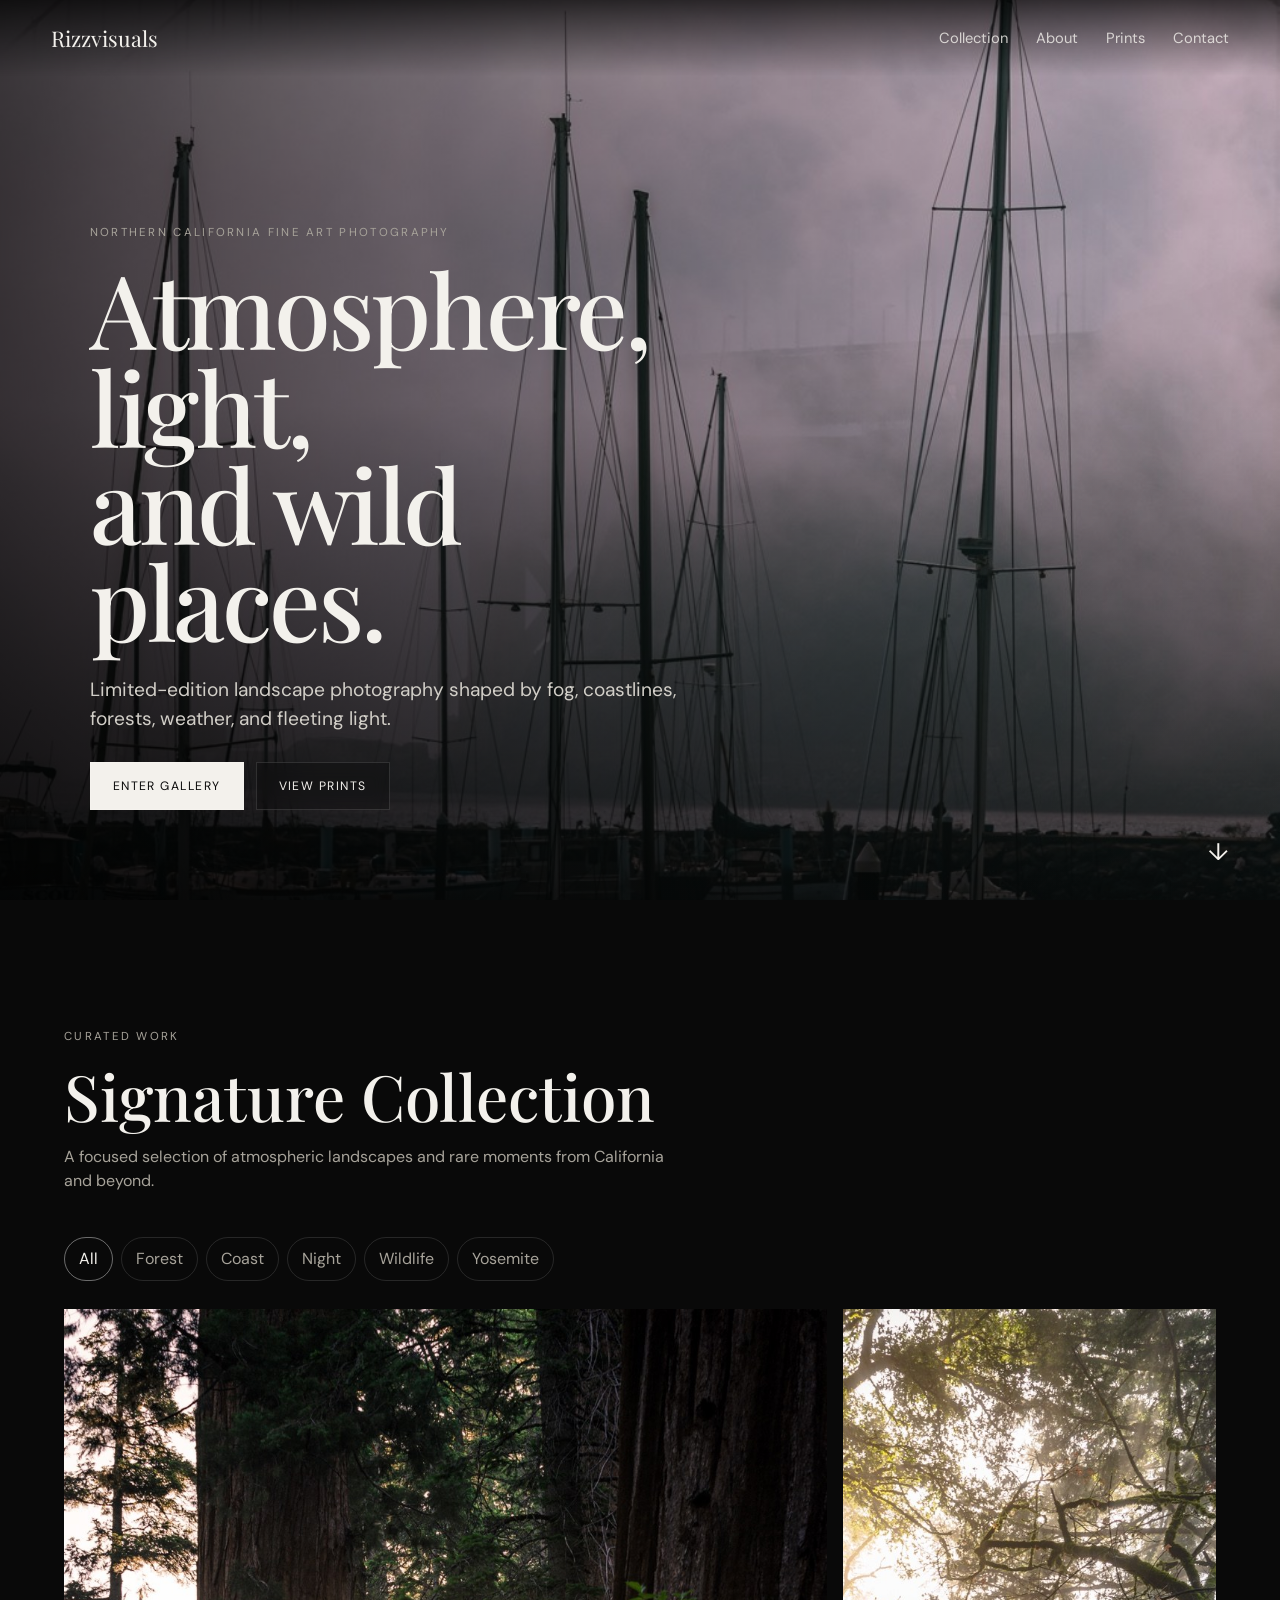
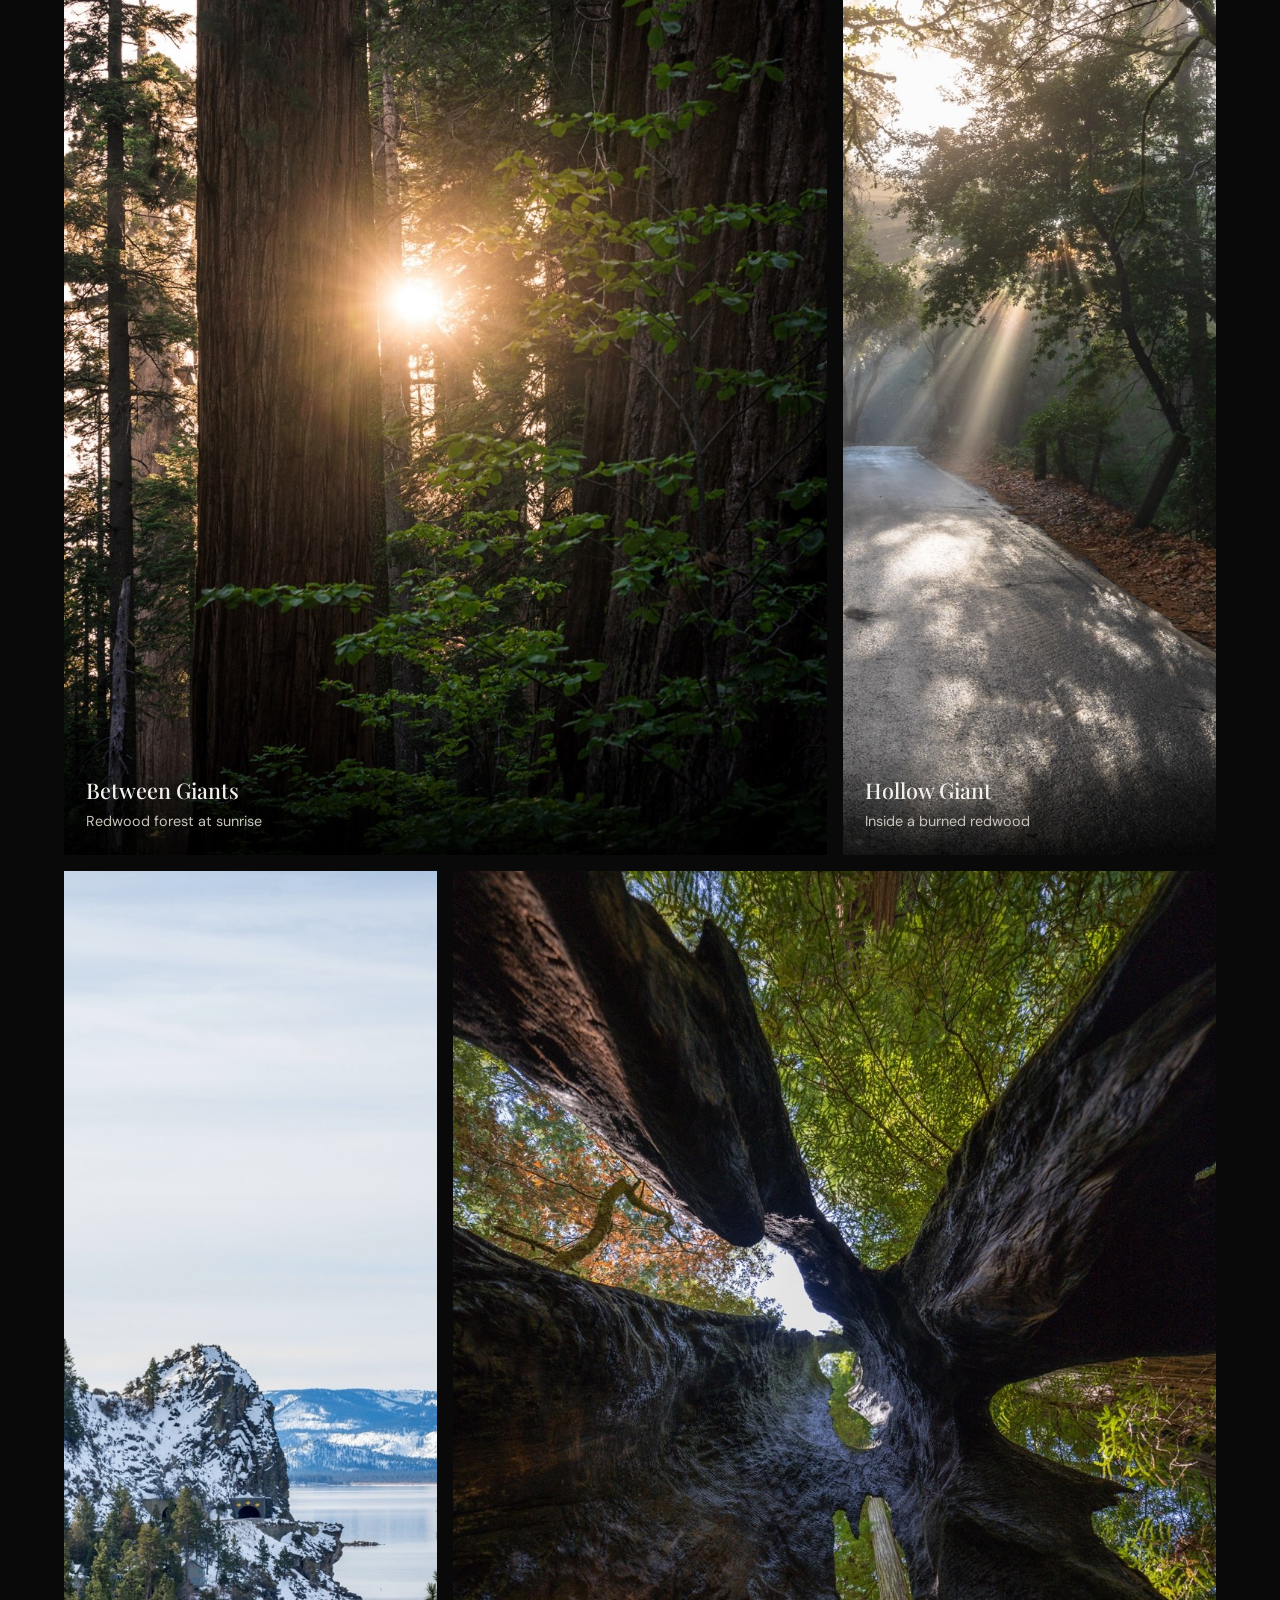
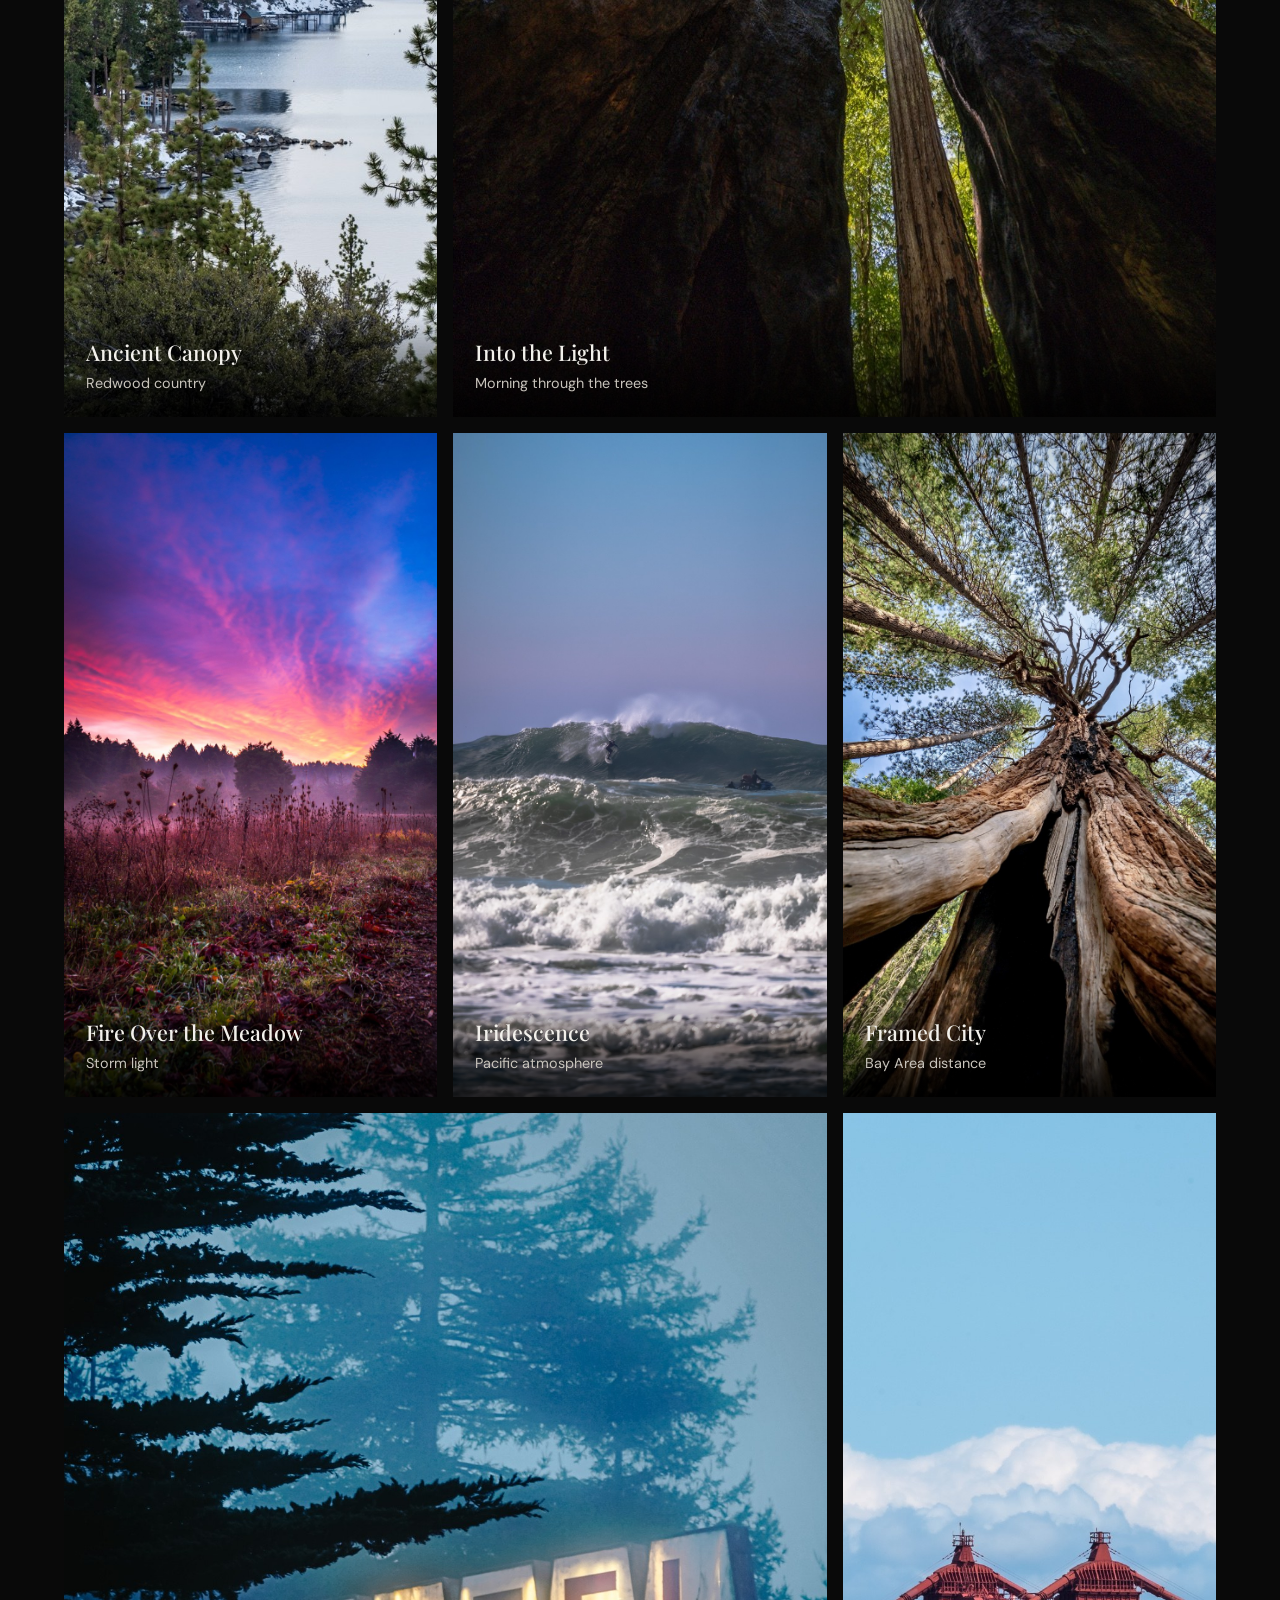
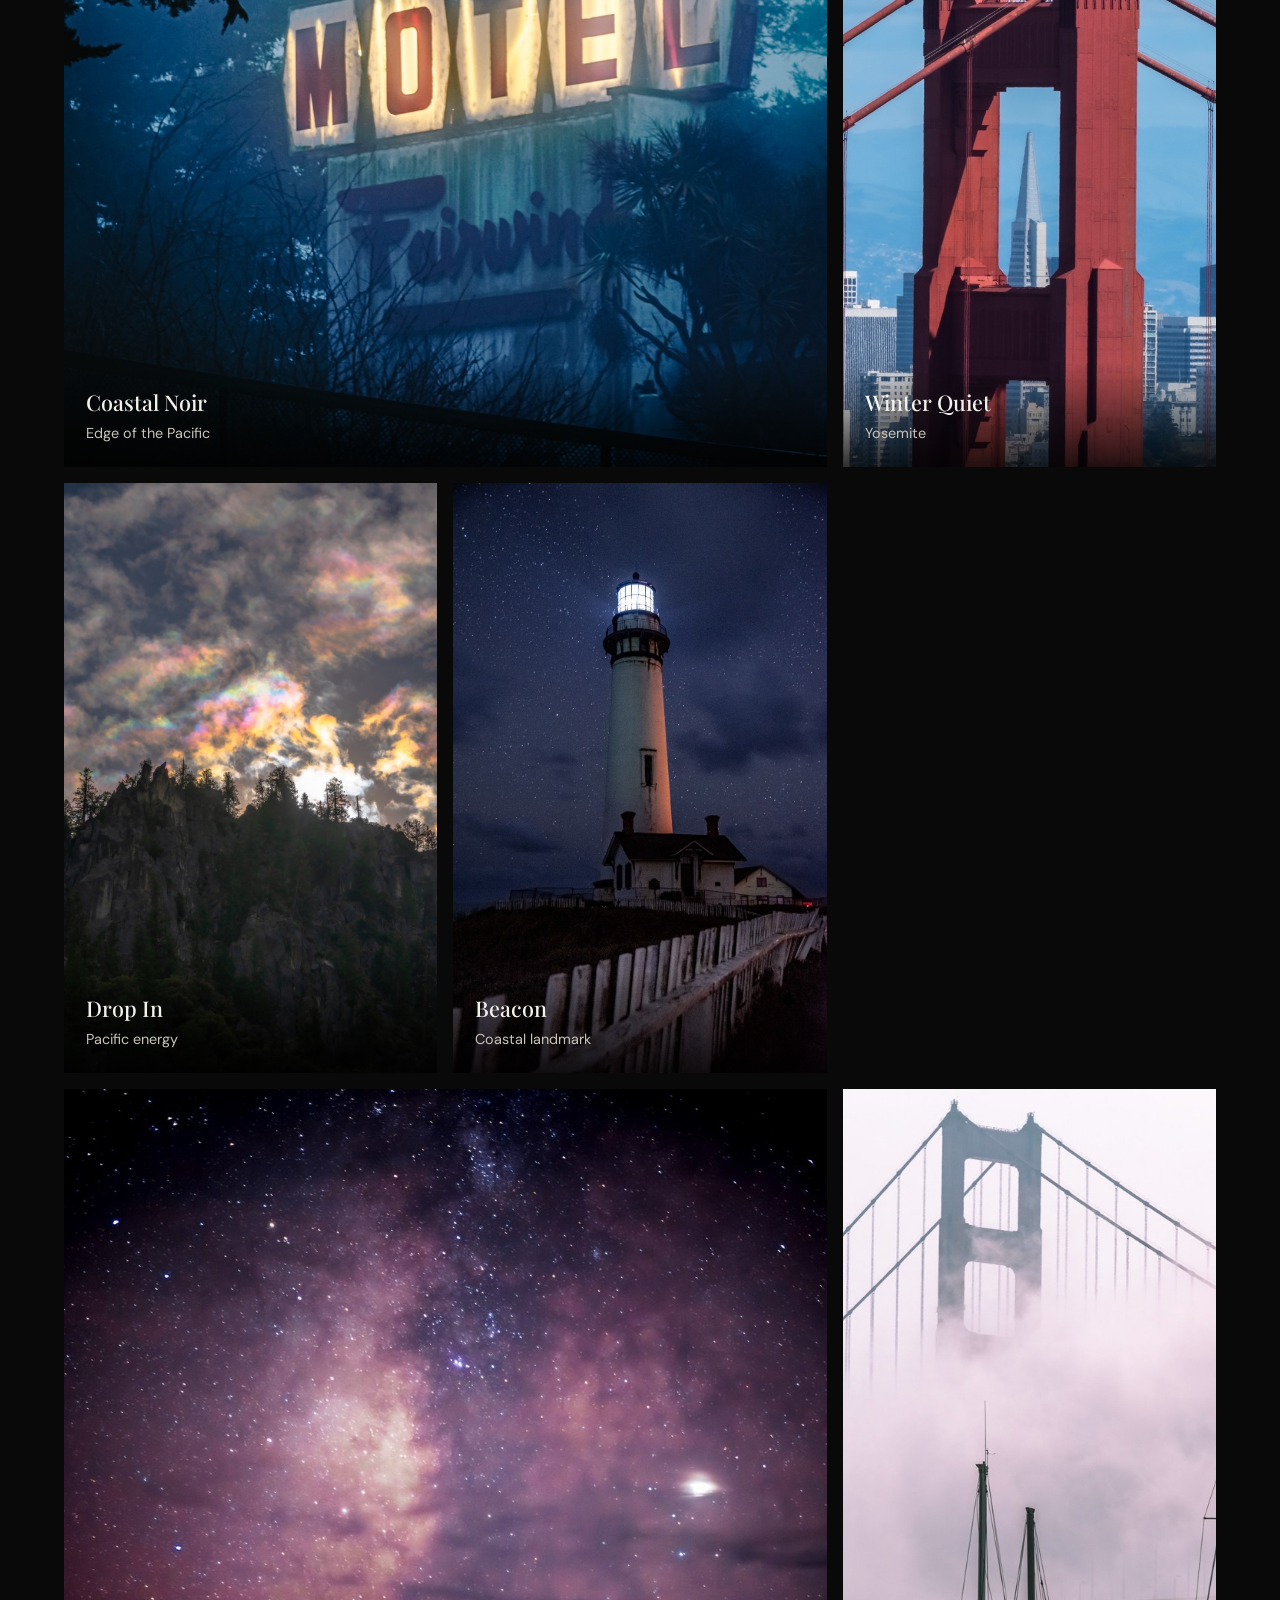
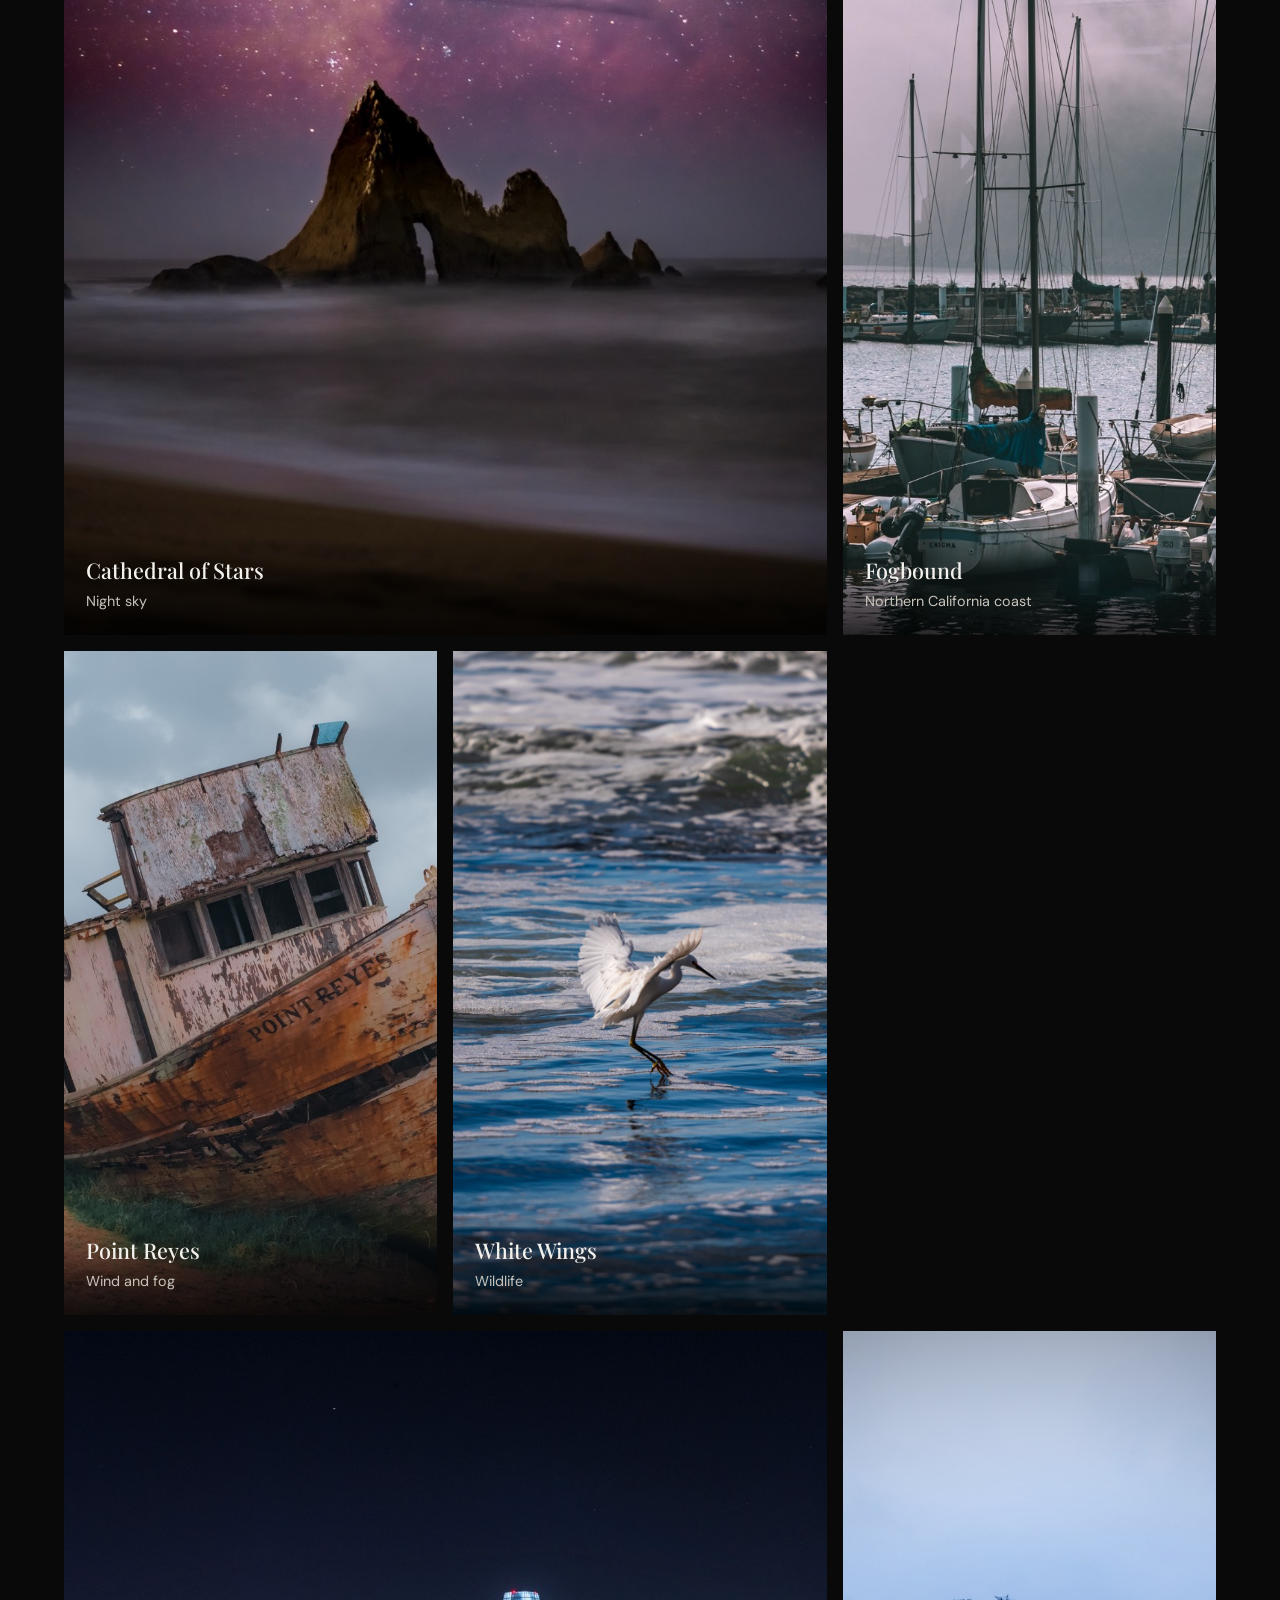
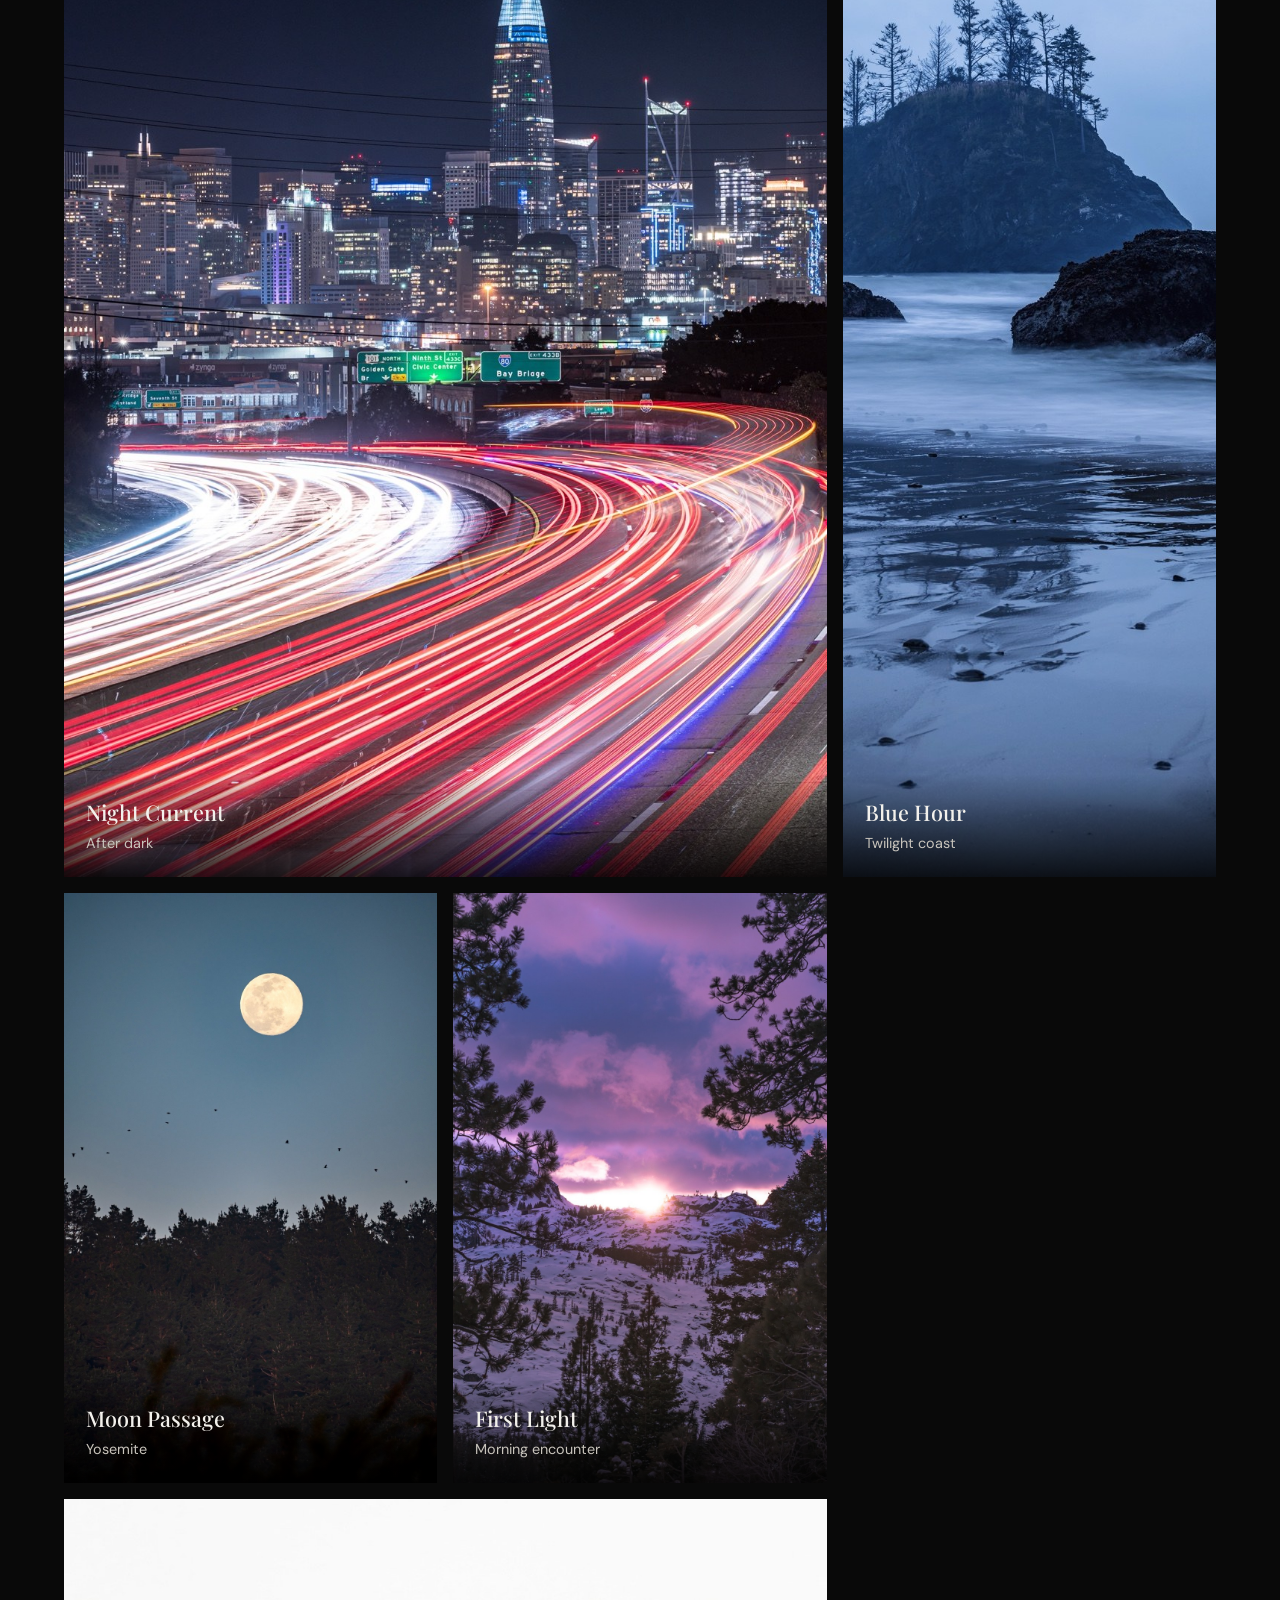
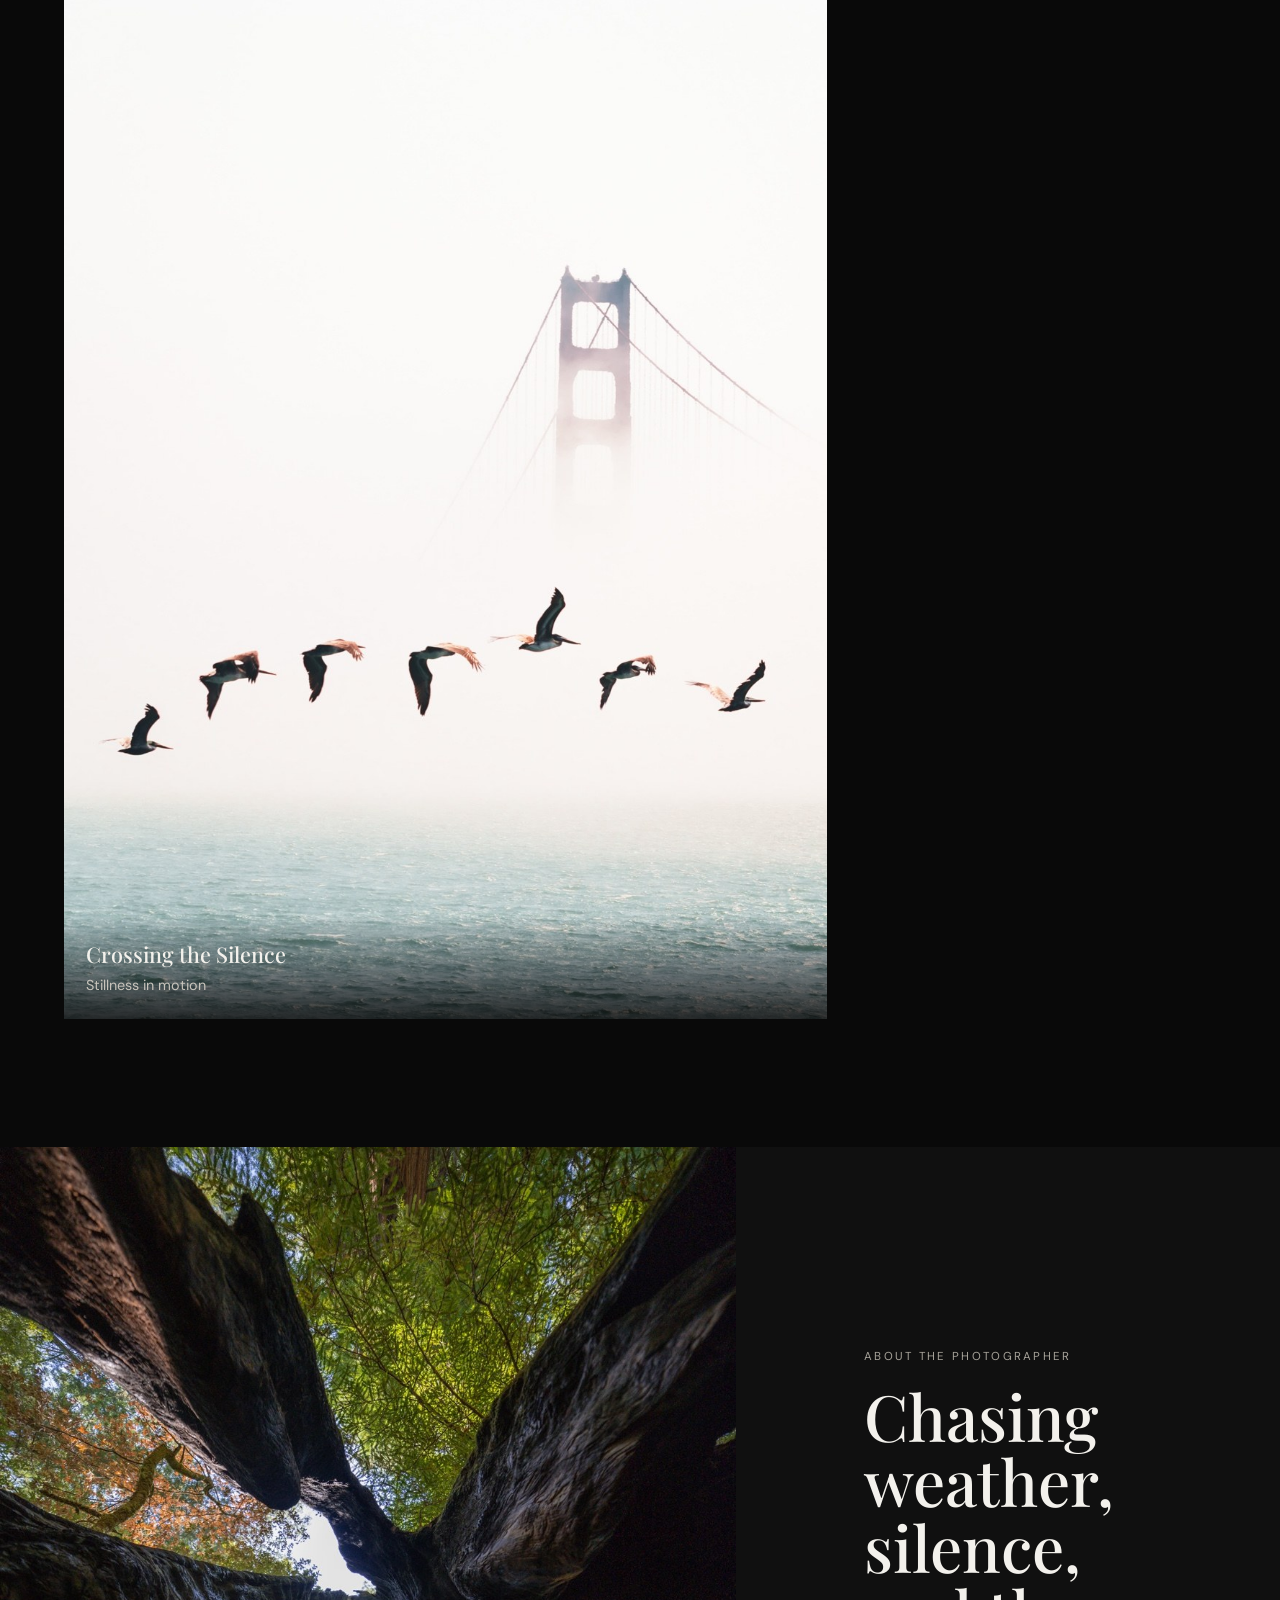
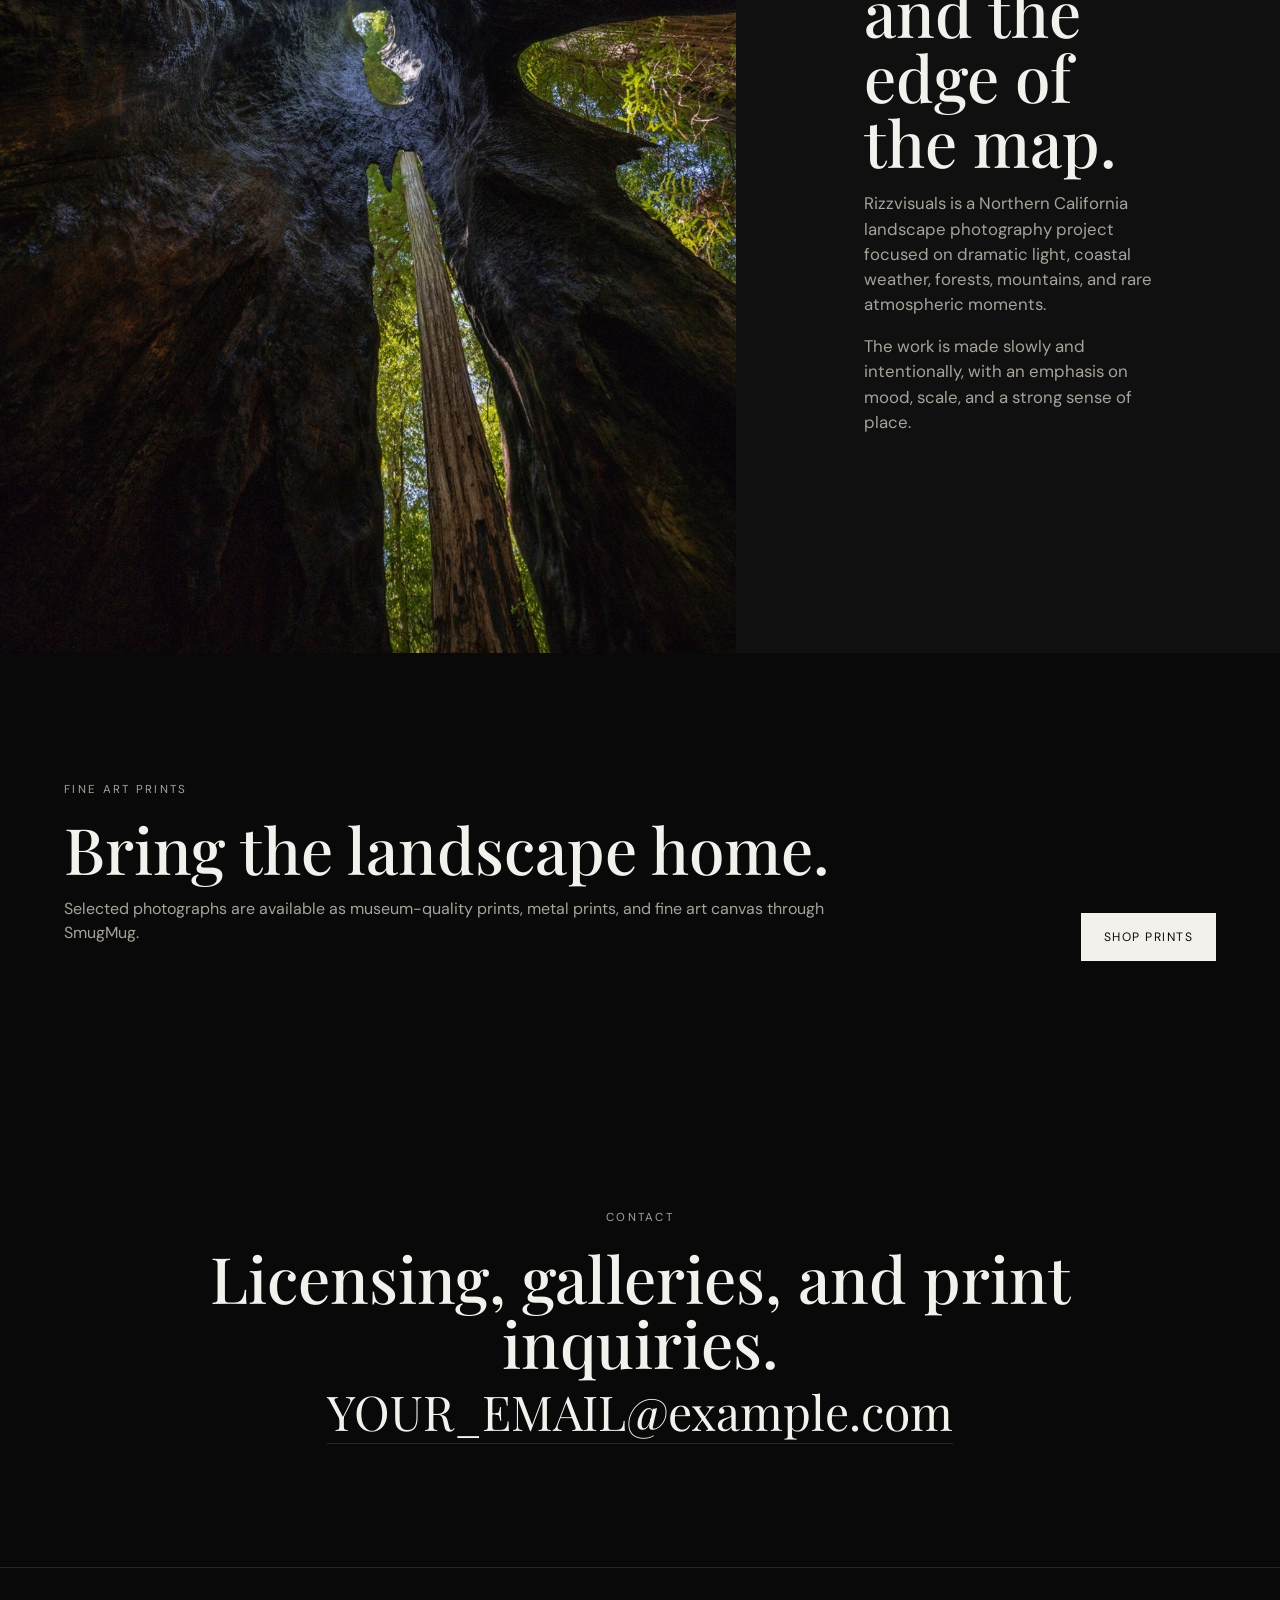
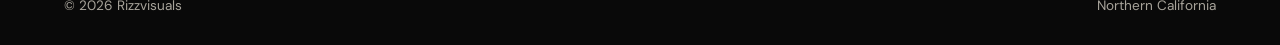
==== index.html @ d7894a70 "Add files via upload" ====
<!doctype html>
<html lang="en">
<head>
  <meta charset="utf-8" />
  <meta name="viewport" content="width=device-width, initial-scale=1" />
  <meta name="theme-color" content="#0a0a0a" />
  <meta name="description" content="Rizzvisuals — Northern California fine art landscape photography." />
  <title>Rizzvisuals | Fine Art Landscape Photography</title>
  <link rel="preconnect" href="https://fonts.googleapis.com">
  <link rel="preconnect" href="https://fonts.gstatic.com" crossorigin>
  <link href="https://fonts.googleapis.com/css2?family=DM+Sans:wght@400;500;600&family=Playfair+Display:wght@500;600&display=swap" rel="stylesheet">
  <link rel="stylesheet" href="styles.css" />
</head>
<body>
  <header class="site-header">
    <a class="brand" href="#top">Rizzvisuals</a>
    <button class="menu-toggle" aria-label="Open menu" aria-expanded="false">Menu</button>
    <nav class="nav" aria-label="Primary navigation">
      <a href="#collection">Collection</a>
      <a href="#about">About</a>
      <a href="#prints">Prints</a>
      <a href="#contact">Contact</a>
    </nav>
  </header>

  <main id="top">
    <section class="hero" style="--hero:url('13-fogbound.jpg')">
      <div class="hero-overlay"></div>
      <div class="hero-content">
        <p class="eyebrow">Northern California Fine Art Photography</p>
        <h1>Atmosphere, light,<br>and wild places.</h1>
        <p class="hero-copy">Limited-edition landscape photography shaped by fog, coastlines, forests, weather, and fleeting light.</p>
        <div class="hero-actions">
          <a class="button button-primary" href="#collection">Enter Gallery</a>
          <a class="button button-ghost" href="#prints">View Prints</a>
        </div>
      </div>
      <a class="scroll-cue" href="#collection" aria-label="Scroll to collection">↓</a>
    </section>

    <section class="section intro" id="collection">
      <div class="section-heading">
        <p class="eyebrow">Curated Work</p>
        <h2>Signature Collection</h2>
        <p>A focused selection of atmospheric landscapes and rare moments from California and beyond.</p>
      </div>

      <div class="filters" role="group" aria-label="Filter gallery">
        <button class="filter active" data-filter="all">All</button>
        <button class="filter" data-filter="forest">Forest</button>
        <button class="filter" data-filter="coast">Coast</button>
        <button class="filter" data-filter="night">Night</button>
        <button class="filter" data-filter="wildlife">Wildlife</button>
        <button class="filter" data-filter="yosemite">Yosemite</button>
      </div>

      <div class="gallery">
        <article class="card wide" data-category="forest">
          <img src="01-between-giants.jpg" alt="Redwood forest at sunrise" loading="lazy">
          <div class="card-meta"><h3>Between Giants</h3><p>Redwood forest at sunrise</p></div>
        </article>
        <article class="card tall" data-category="forest">
          <img src="02-hollow-giant.jpg" alt="Inside a burned redwood" loading="lazy">
          <div class="card-meta"><h3>Hollow Giant</h3><p>Inside a burned redwood</p></div>
        </article>
        <article class="card" data-category="forest">
          <img src="03-ancient-canopy.jpg" alt="Ancient redwood canopy" loading="lazy">
          <div class="card-meta"><h3>Ancient Canopy</h3><p>Redwood country</p></div>
        </article>
        <article class="card wide" data-category="forest">
          <img src="04-into-the-light.jpg" alt="Sunlight entering the forest" loading="lazy">
          <div class="card-meta"><h3>Into the Light</h3><p>Morning through the trees</p></div>
        </article>
        <article class="card" data-category="forest">
          <img src="05-fire-over-the-meadow.jpg" alt="Fiery clouds above a meadow" loading="lazy">
          <div class="card-meta"><h3>Fire Over the Meadow</h3><p>Storm light</p></div>
        </article>
        <article class="card tall" data-category="coast">
          <img src="06-iridescence.jpg" alt="Iridescent coastal light" loading="lazy">
          <div class="card-meta"><h3>Iridescence</h3><p>Pacific atmosphere</p></div>
        </article>
        <article class="card" data-category="coast">
          <img src="07-framed-city.jpg" alt="City framed by landscape" loading="lazy">
          <div class="card-meta"><h3>Framed City</h3><p>Bay Area distance</p></div>
        </article>
        <article class="card wide" data-category="coast">
          <img src="08-coastal-noir.jpg" alt="Dark dramatic coastline" loading="lazy">
          <div class="card-meta"><h3>Coastal Noir</h3><p>Edge of the Pacific</p></div>
        </article>
        <article class="card" data-category="yosemite">
          <img src="09-winter-quiet.jpg" alt="Quiet winter landscape" loading="lazy">
          <div class="card-meta"><h3>Winter Quiet</h3><p>Yosemite</p></div>
        </article>
        <article class="card tall" data-category="coast">
          <img src="10-drop-in.jpg" alt="Wave breaking along the coast" loading="lazy">
          <div class="card-meta"><h3>Drop In</h3><p>Pacific energy</p></div>
        </article>
        <article class="card" data-category="coast">
          <img src="11-beacon.jpg" alt="Lighthouse on the coast" loading="lazy">
          <div class="card-meta"><h3>Beacon</h3><p>Coastal landmark</p></div>
        </article>
        <article class="card wide" data-category="night">
          <img src="12-cathedral-of-stars.jpg" alt="Stars above a dramatic landscape" loading="lazy">
          <div class="card-meta"><h3>Cathedral of Stars</h3><p>Night sky</p></div>
        </article>
        <article class="card tall" data-category="coast">
          <img src="13-fogbound.jpg" alt="Foggy coastal landscape" loading="lazy">
          <div class="card-meta"><h3>Fogbound</h3><p>Northern California coast</p></div>
        </article>
        <article class="card" data-category="coast">
          <img src="14-point-reyes.jpg" alt="Point Reyes landscape" loading="lazy">
          <div class="card-meta"><h3>Point Reyes</h3><p>Wind and fog</p></div>
        </article>
        <article class="card" data-category="wildlife">
          <img src="15-white-wings.jpg" alt="White-winged bird in flight" loading="lazy">
          <div class="card-meta"><h3>White Wings</h3><p>Wildlife</p></div>
        </article>
        <article class="card wide" data-category="night">
          <img src="16-night-current.jpg" alt="Dark current at night" loading="lazy">
          <div class="card-meta"><h3>Night Current</h3><p>After dark</p></div>
        </article>
        <article class="card" data-category="coast">
          <img src="17-blue-hour.jpg" alt="Coastline at blue hour" loading="lazy">
          <div class="card-meta"><h3>Blue Hour</h3><p>Twilight coast</p></div>
        </article>
        <article class="card tall" data-category="yosemite">
          <img src="18-moon-passage.jpg" alt="Moon passing a mountain landscape" loading="lazy">
          <div class="card-meta"><h3>Moon Passage</h3><p>Yosemite</p></div>
        </article>
        <article class="card" data-category="wildlife">
          <img src="19-first-light.jpg" alt="Wildlife at first light" loading="lazy">
          <div class="card-meta"><h3>First Light</h3><p>Morning encounter</p></div>
        </article>
        <article class="card wide" data-category="coast">
          <img src="20-crossing-the-silence.jpg" alt="Quiet atmospheric landscape" loading="lazy">
          <div class="card-meta"><h3>Crossing the Silence</h3><p>Stillness in motion</p></div>
        </article>
      </div>
    </section>

    <section class="section split" id="about">
      <div class="split-image">
        <img src="04-into-the-light.jpg" alt="Atmospheric forest light" loading="lazy">
      </div>
      <div class="split-copy">
        <p class="eyebrow">About the Photographer</p>
        <h2>Chasing weather, silence, and the edge of the map.</h2>
        <p>Rizzvisuals is a Northern California landscape photography project focused on dramatic light, coastal weather, forests, mountains, and rare atmospheric moments.</p>
        <p>The work is made slowly and intentionally, with an emphasis on mood, scale, and a strong sense of place.</p>
      </div>
    </section>

    <section class="section prints" id="prints">
      <div>
        <p class="eyebrow">Fine Art Prints</p>
        <h2>Bring the landscape home.</h2>
        <p>Selected photographs are available as museum-quality prints, metal prints, and fine art canvas through SmugMug.</p>
      </div>
      <a class="button button-primary" href="SMUGMUG_SHOP_URL" target="_blank" rel="noopener">Shop Prints</a>
    </section>

    <section class="section contact" id="contact">
      <p class="eyebrow">Contact</p>
      <h2>Licensing, galleries, and print inquiries.</h2>
      <a class="contact-link" href="mailto:YOUR_EMAIL@example.com">YOUR_EMAIL@example.com</a>
    </section>
  </main>

  <footer>
    <span>© <span id="year"></span> Rizzvisuals</span>
    <span>Northern California</span>
  </footer>

  <div class="lightbox" aria-hidden="true">
    <button class="lightbox-close" aria-label="Close image">×</button>
    <img src="" alt="">
  </div>

  <script src="script.js"></script>
</body>
</html>
---- styles.css ----
:root{
  --bg:#090909;
  --panel:#111;
  --text:#f3f1ec;
  --muted:#a7a39a;
  --line:rgba(255,255,255,.12);
  --accent:#e7e1d4;
  --max:1400px;
}
*{box-sizing:border-box}
html{scroll-behavior:smooth}
body{
  margin:0;
  background:var(--bg);
  color:var(--text);
  font-family:"DM Sans",sans-serif;
  line-height:1.5;
}
img{display:block;width:100%}
a{color:inherit;text-decoration:none}
button{font:inherit}
.site-header{
  position:fixed;
  inset:0 0 auto 0;
  z-index:50;
  display:flex;
  align-items:center;
  justify-content:space-between;
  padding:22px clamp(20px,4vw,64px);
  background:linear-gradient(to bottom,rgba(0,0,0,.72),transparent);
}
.brand{
  font-family:"Playfair Display",serif;
  font-size:1.35rem;
}
.nav{display:flex;gap:28px;font-size:.92rem}
.nav a{opacity:.8}
.nav a:hover{opacity:1}
.menu-toggle{display:none;background:none;border:0;color:white}
.hero{
  min-height:100svh;
  position:relative;
  display:flex;
  align-items:end;
  background-image:var(--hero);
  background-size:cover;
  background-position:center;
}
.hero-overlay{
  position:absolute;inset:0;
  background:linear-gradient(90deg,rgba(0,0,0,.75) 0%,rgba(0,0,0,.35) 55%,rgba(0,0,0,.08) 100%),
             linear-gradient(0deg,rgba(0,0,0,.72),transparent 55%);
}
.hero-content{
  position:relative;
  z-index:2;
  width:min(850px,92%);
  padding:0 clamp(20px,7vw,110px) clamp(70px,10vh,120px);
}
.eyebrow{
  text-transform:uppercase;
  letter-spacing:.2em;
  font-size:.72rem;
  color:var(--muted);
  margin:0 0 18px;
}
h1,h2,h3{font-family:"Playfair Display",serif;font-weight:500;margin:0}
h1{font-size:clamp(3rem,8vw,7.8rem);line-height:.95;letter-spacing:-.03em}
h2{font-size:clamp(2.2rem,5vw,4.8rem);line-height:1.02}
.hero-copy{max-width:630px;font-size:clamp(1rem,1.5vw,1.22rem);color:#d1cec7;margin:28px 0}
.hero-actions{display:flex;gap:12px;flex-wrap:wrap}
.button{
  display:inline-flex;
  align-items:center;
  justify-content:center;
  min-height:48px;
  padding:0 22px;
  border:1px solid var(--line);
  text-transform:uppercase;
  letter-spacing:.12em;
  font-size:.76rem;
}
.button-primary{background:var(--text);color:#0a0a0a}
.button-ghost{background:rgba(0,0,0,.22);backdrop-filter:blur(8px)}
.scroll-cue{position:absolute;right:4vw;bottom:30px;font-size:1.5rem;z-index:2}
.section{max-width:var(--max);margin:auto;padding:clamp(80px,10vw,150px) clamp(20px,5vw,72px)}
.section-heading{max-width:760px;margin-bottom:44px}
.section-heading p:last-child{color:var(--muted);max-width:600px}
.filters{display:flex;gap:8px;flex-wrap:wrap;margin-bottom:28px}
.filter{
  border:1px solid var(--line);
  color:var(--muted);
  background:transparent;
  padding:9px 14px;
  border-radius:999px;
  cursor:pointer;
}
.filter.active,.filter:hover{color:var(--text);border-color:rgba(255,255,255,.4)}
.gallery{
  display:grid;
  grid-template-columns:repeat(12,1fr);
  gap:16px;
}
.card{
  grid-column:span 4;
  position:relative;
  overflow:hidden;
  min-height:390px;
  background:#151515;
  cursor:zoom-in;
}
.card.wide{grid-column:span 8}
.card.tall{min-height:590px}
.card img{height:100%;object-fit:cover;transition:transform .8s ease,filter .8s ease}
.card:hover img{transform:scale(1.035);filter:brightness(.8)}
.card-meta{
  position:absolute;
  inset:auto 0 0;
  padding:22px;
  background:linear-gradient(transparent,rgba(0,0,0,.8));
}
.card-meta h3{font-size:1.35rem}
.card-meta p{color:#c8c4bc;margin:5px 0 0;font-size:.9rem}
.card[hidden]{display:none}
.split{
  max-width:none;
  display:grid;
  grid-template-columns:1.15fr .85fr;
  padding:0;
  background:#101010;
}
.split-image img{height:100%;min-height:680px;object-fit:cover}
.split-copy{padding:clamp(60px,10vw,150px);align-self:center}
.split-copy p:not(.eyebrow){color:var(--muted);font-size:1.05rem}
.prints{
  display:flex;
  align-items:end;
  justify-content:space-between;
  gap:40px;
}
.prints>div{max-width:800px}
.prints p:not(.eyebrow){color:var(--muted)}
.contact{text-align:center;padding-top:120px;padding-bottom:120px}
.contact-link{font-family:"Playfair Display",serif;font-size:clamp(1.4rem,4vw,3rem);border-bottom:1px solid var(--line)}
footer{
  display:flex;
  justify-content:space-between;
  gap:20px;
  border-top:1px solid var(--line);
  color:var(--muted);
  padding:28px clamp(20px,5vw,72px);
  font-size:.85rem;
}
.lightbox{
  position:fixed;inset:0;z-index:100;
  display:none;place-items:center;
  background:rgba(0,0,0,.95);
  padding:30px;
}
.lightbox.open{display:grid}
.lightbox img{max-width:94vw;max-height:90vh;object-fit:contain}
.lightbox-close{
  position:absolute;right:24px;top:16px;
  border:0;background:none;color:#fff;font-size:2.5rem;cursor:pointer
}
@media(max-width:900px){
  .nav{
    display:none;position:absolute;top:68px;right:20px;
    flex-direction:column;background:#111;padding:20px;border:1px solid var(--line)
  }
  .nav.open{display:flex}
  .menu-toggle{display:block}
  .card,.card.wide{grid-column:span 6}
  .split{grid-template-columns:1fr}
  .split-image img{min-height:500px}
  .prints{align-items:flex-start;flex-direction:column}
}
@media(max-width:620px){
  .site-header{padding:18px 16px}
  .hero-content{padding-left:18px;padding-right:18px}
  .section{padding-left:16px;padding-right:16px}
  .gallery{gap:10px}
  .card,.card.wide{grid-column:span 12;min-height:440px}
  .card.tall{min-height:520px}
  footer{flex-direction:column}
}
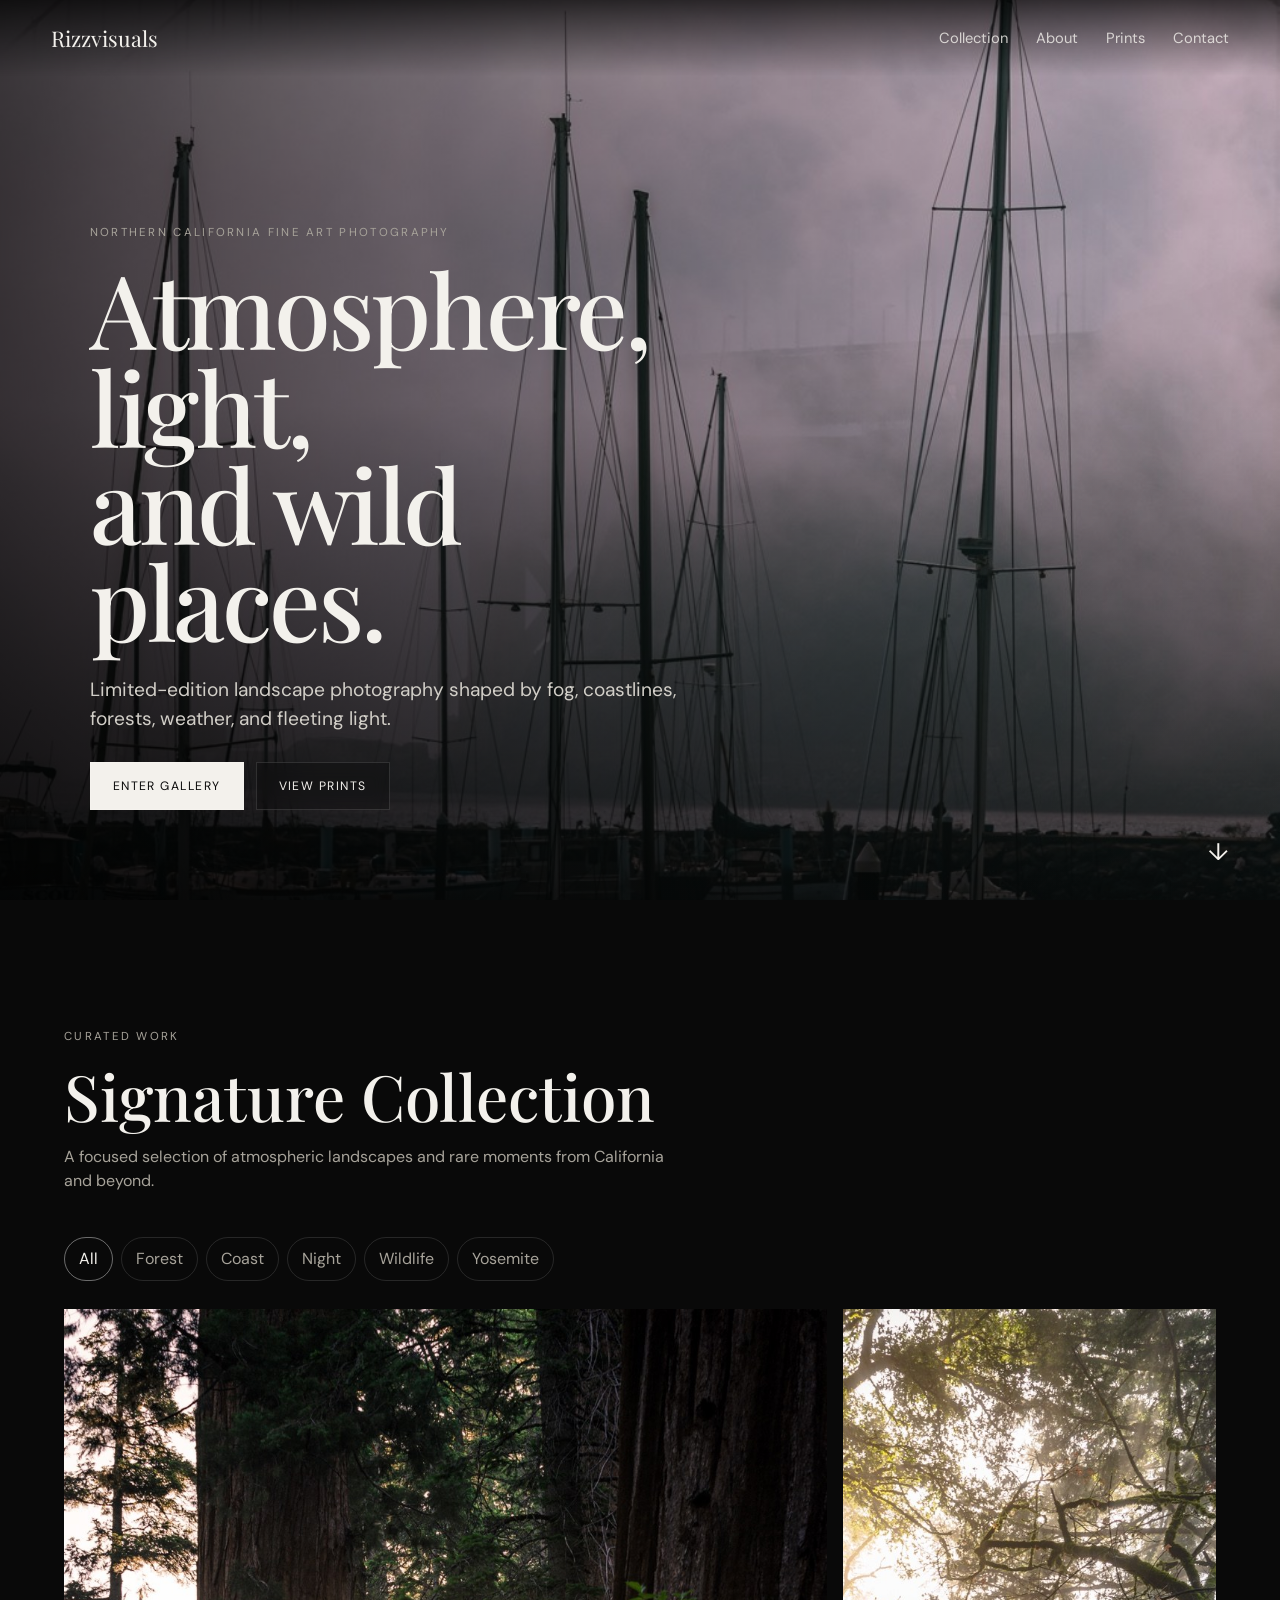
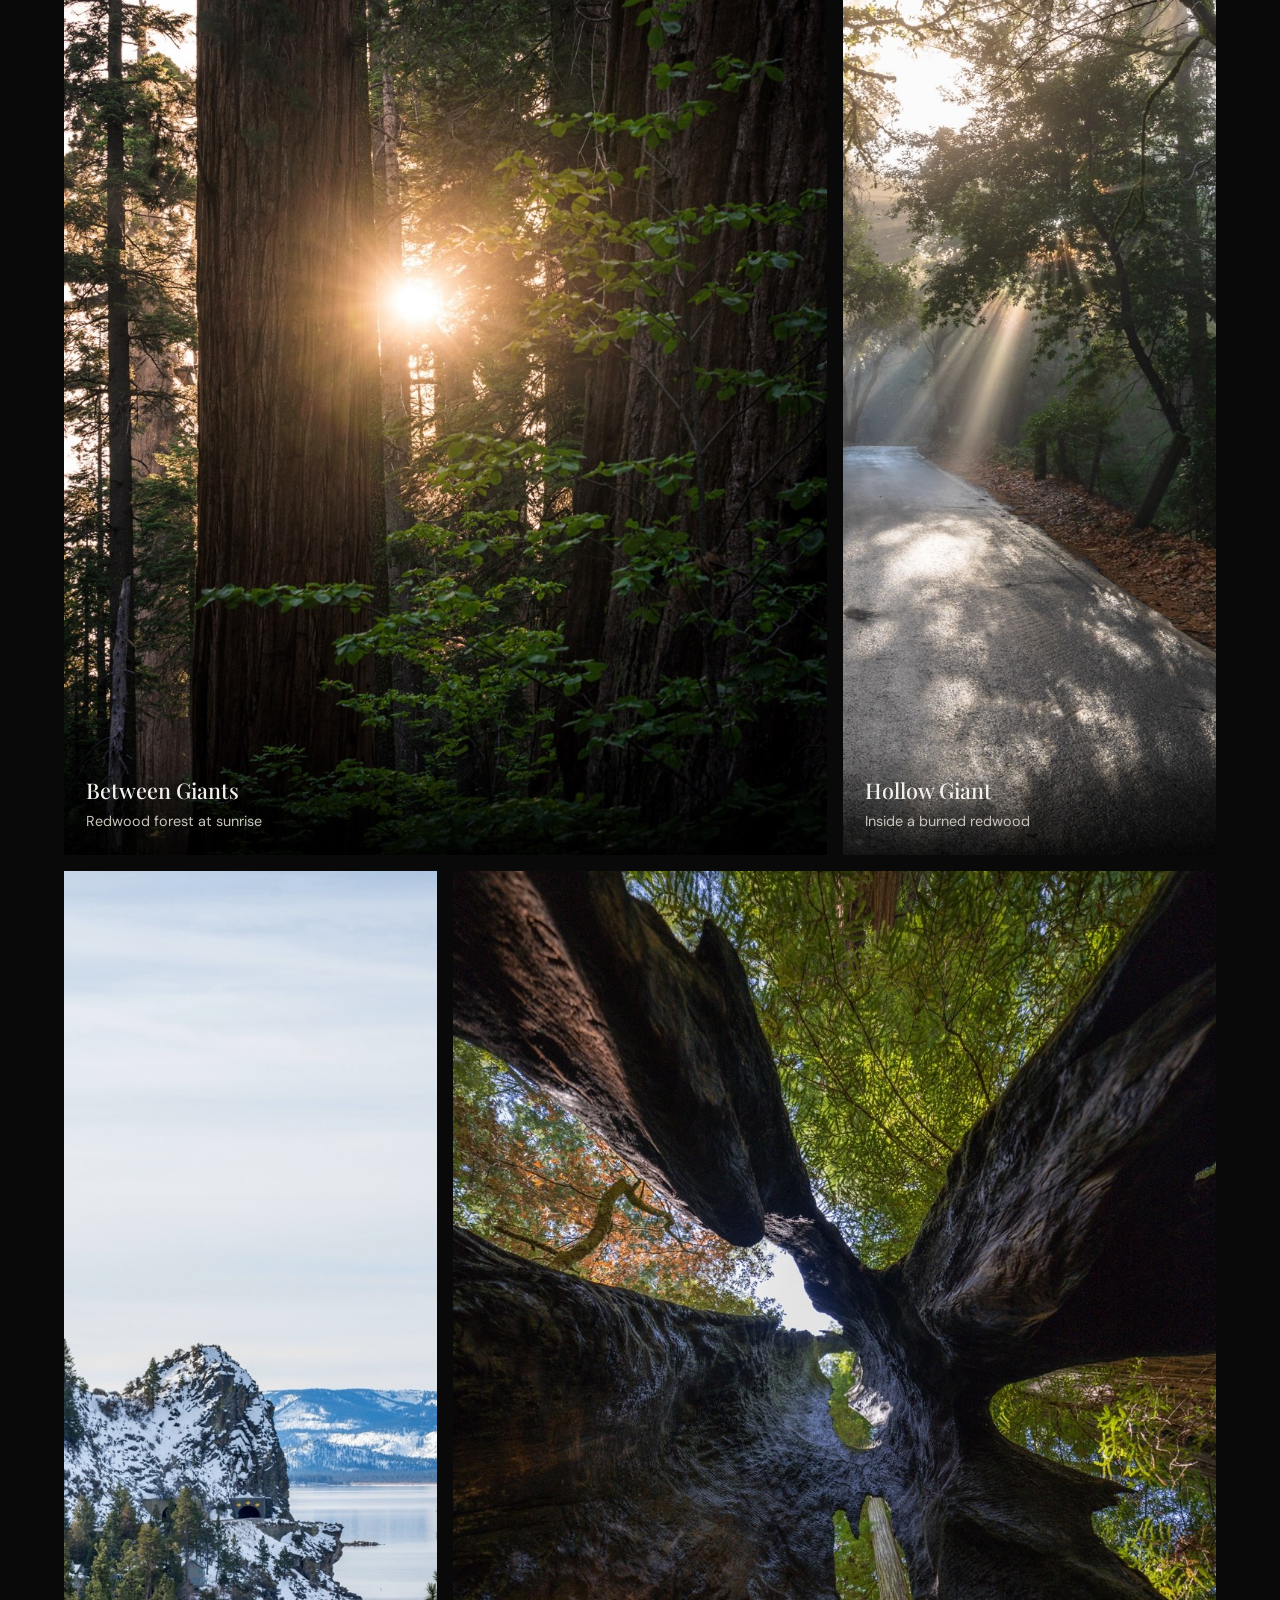
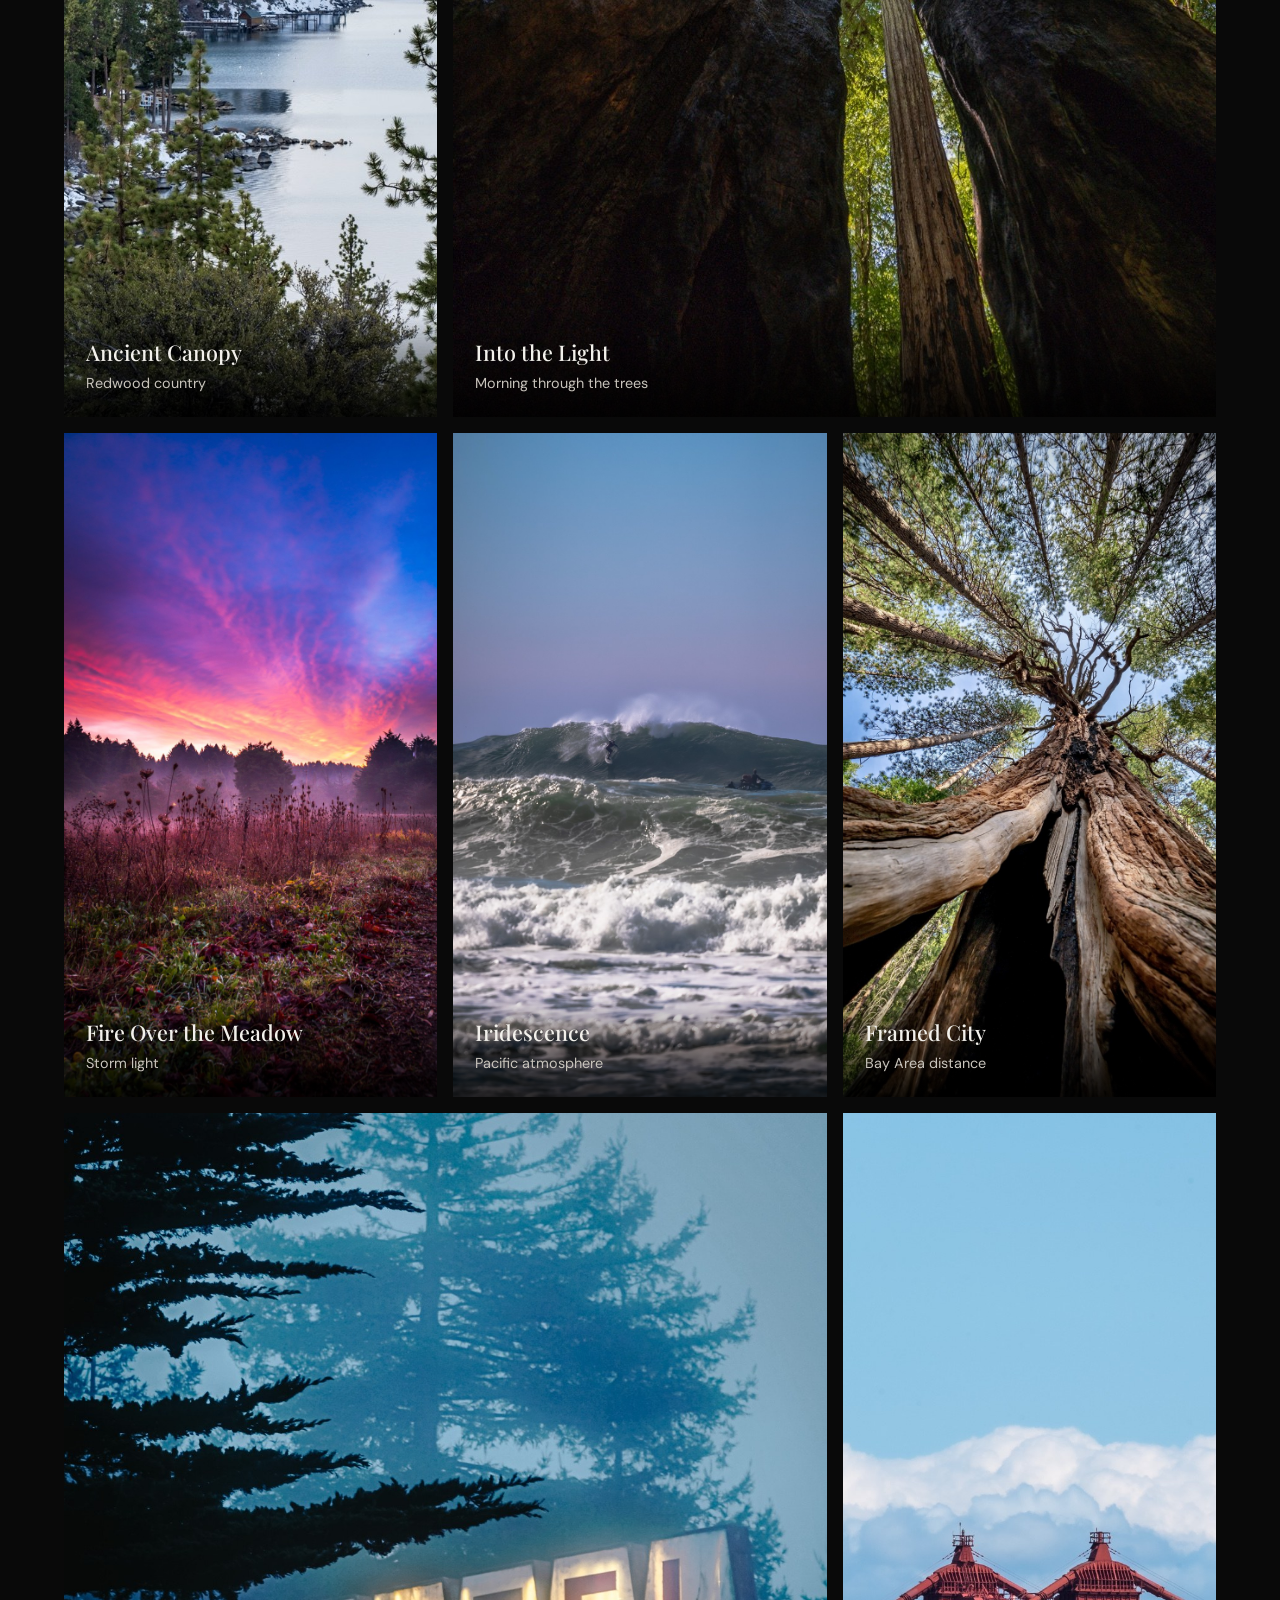
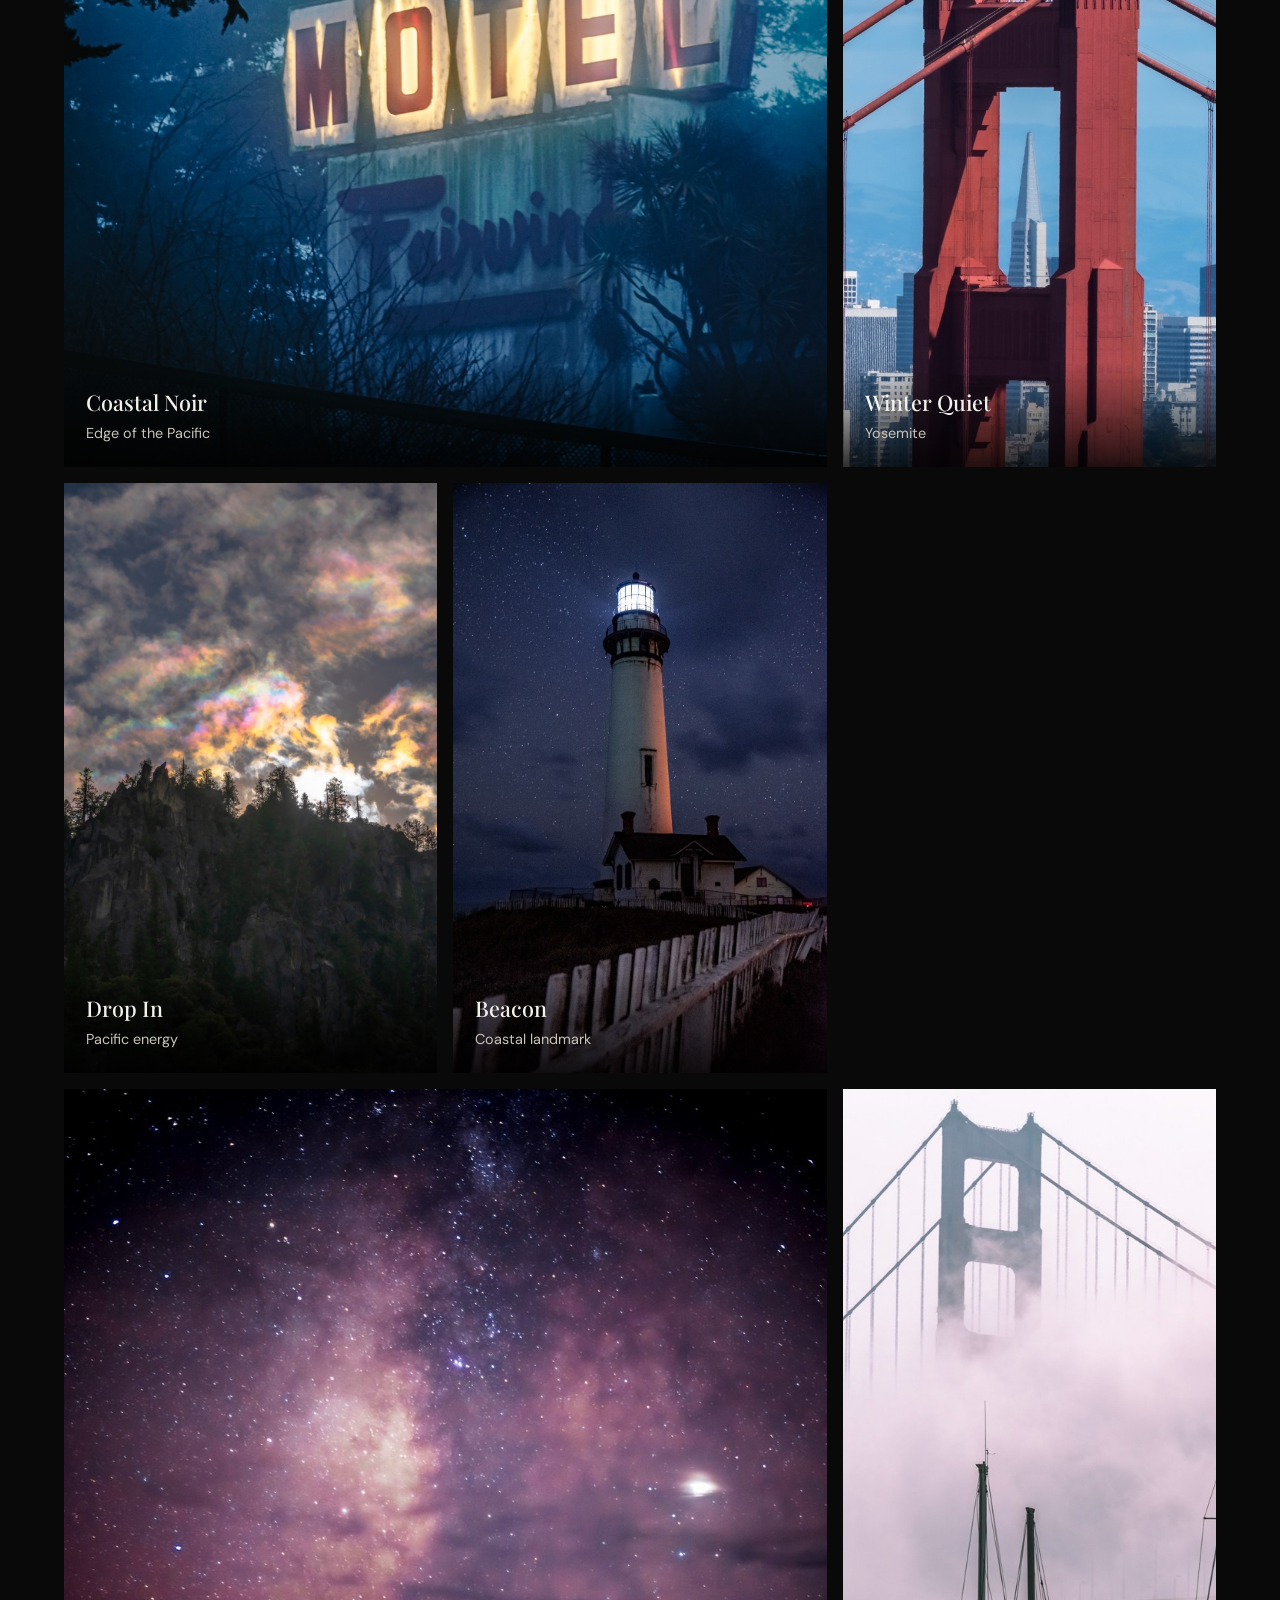
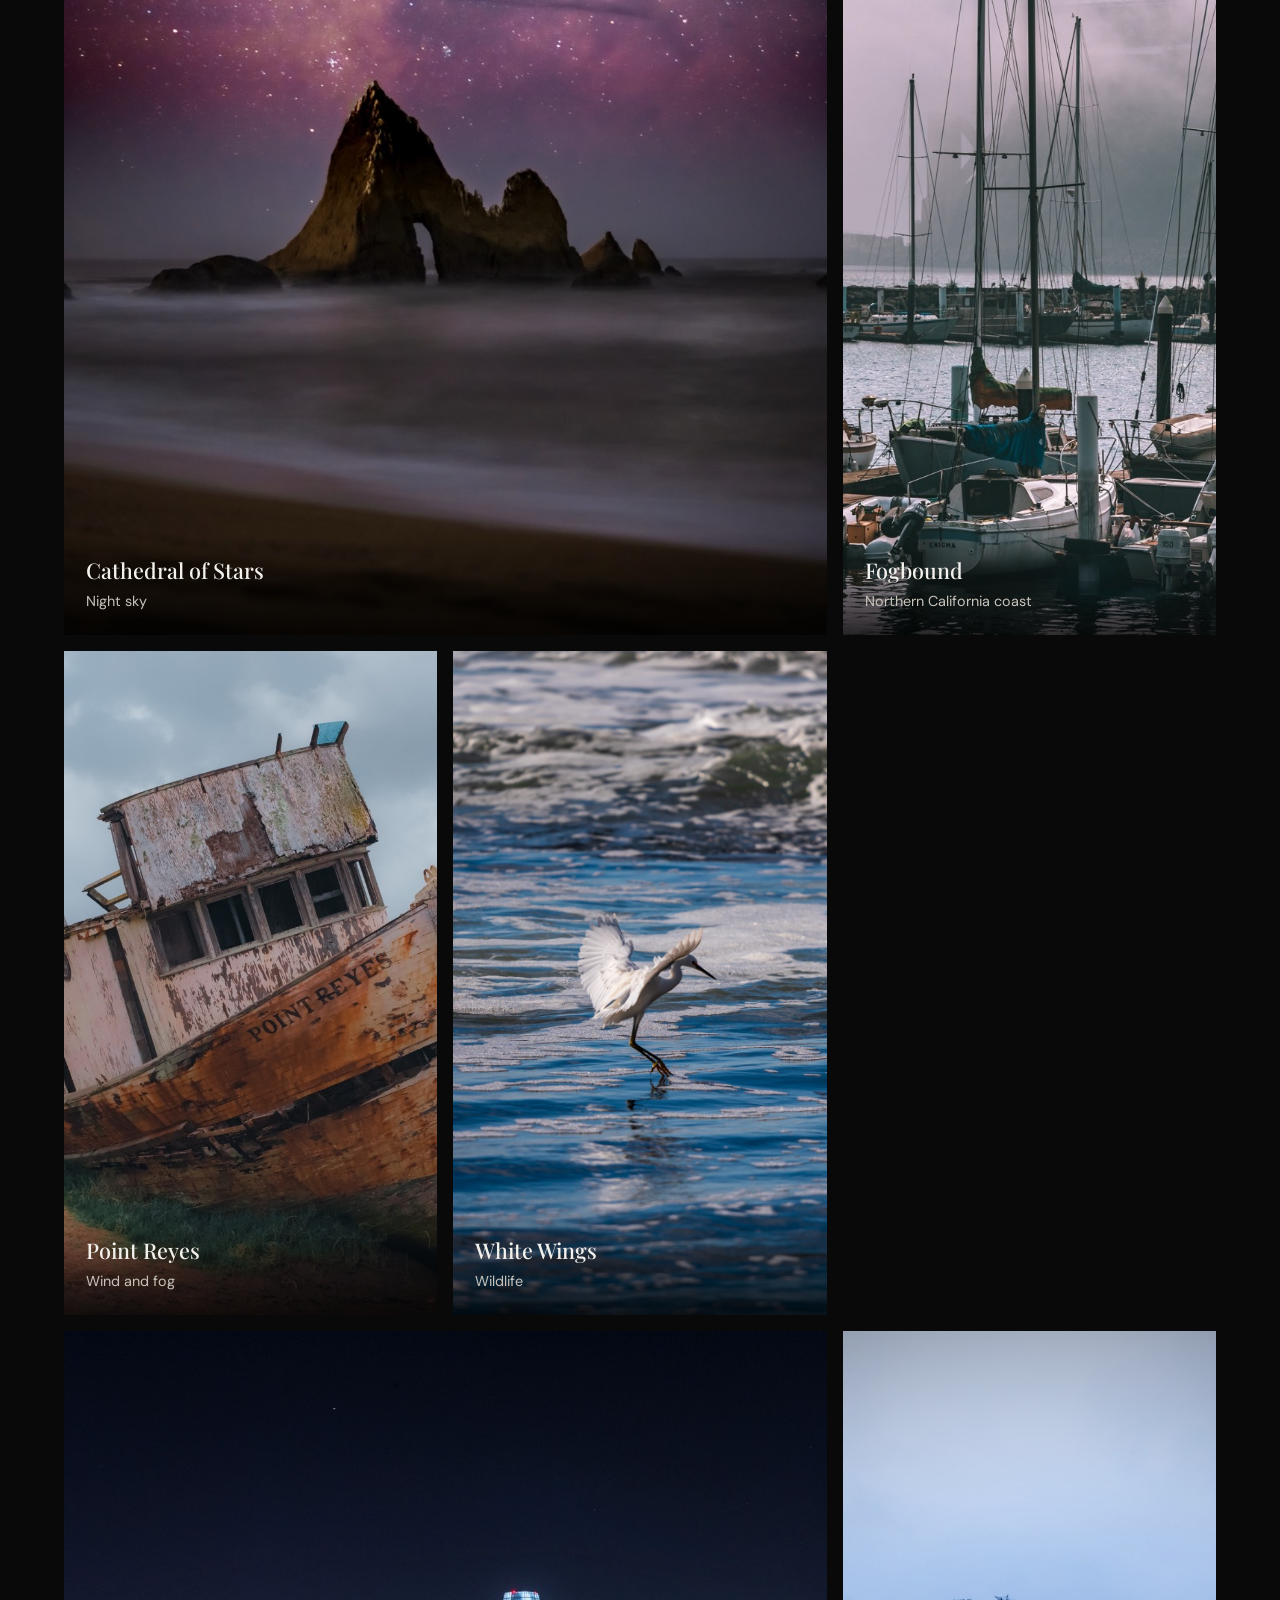
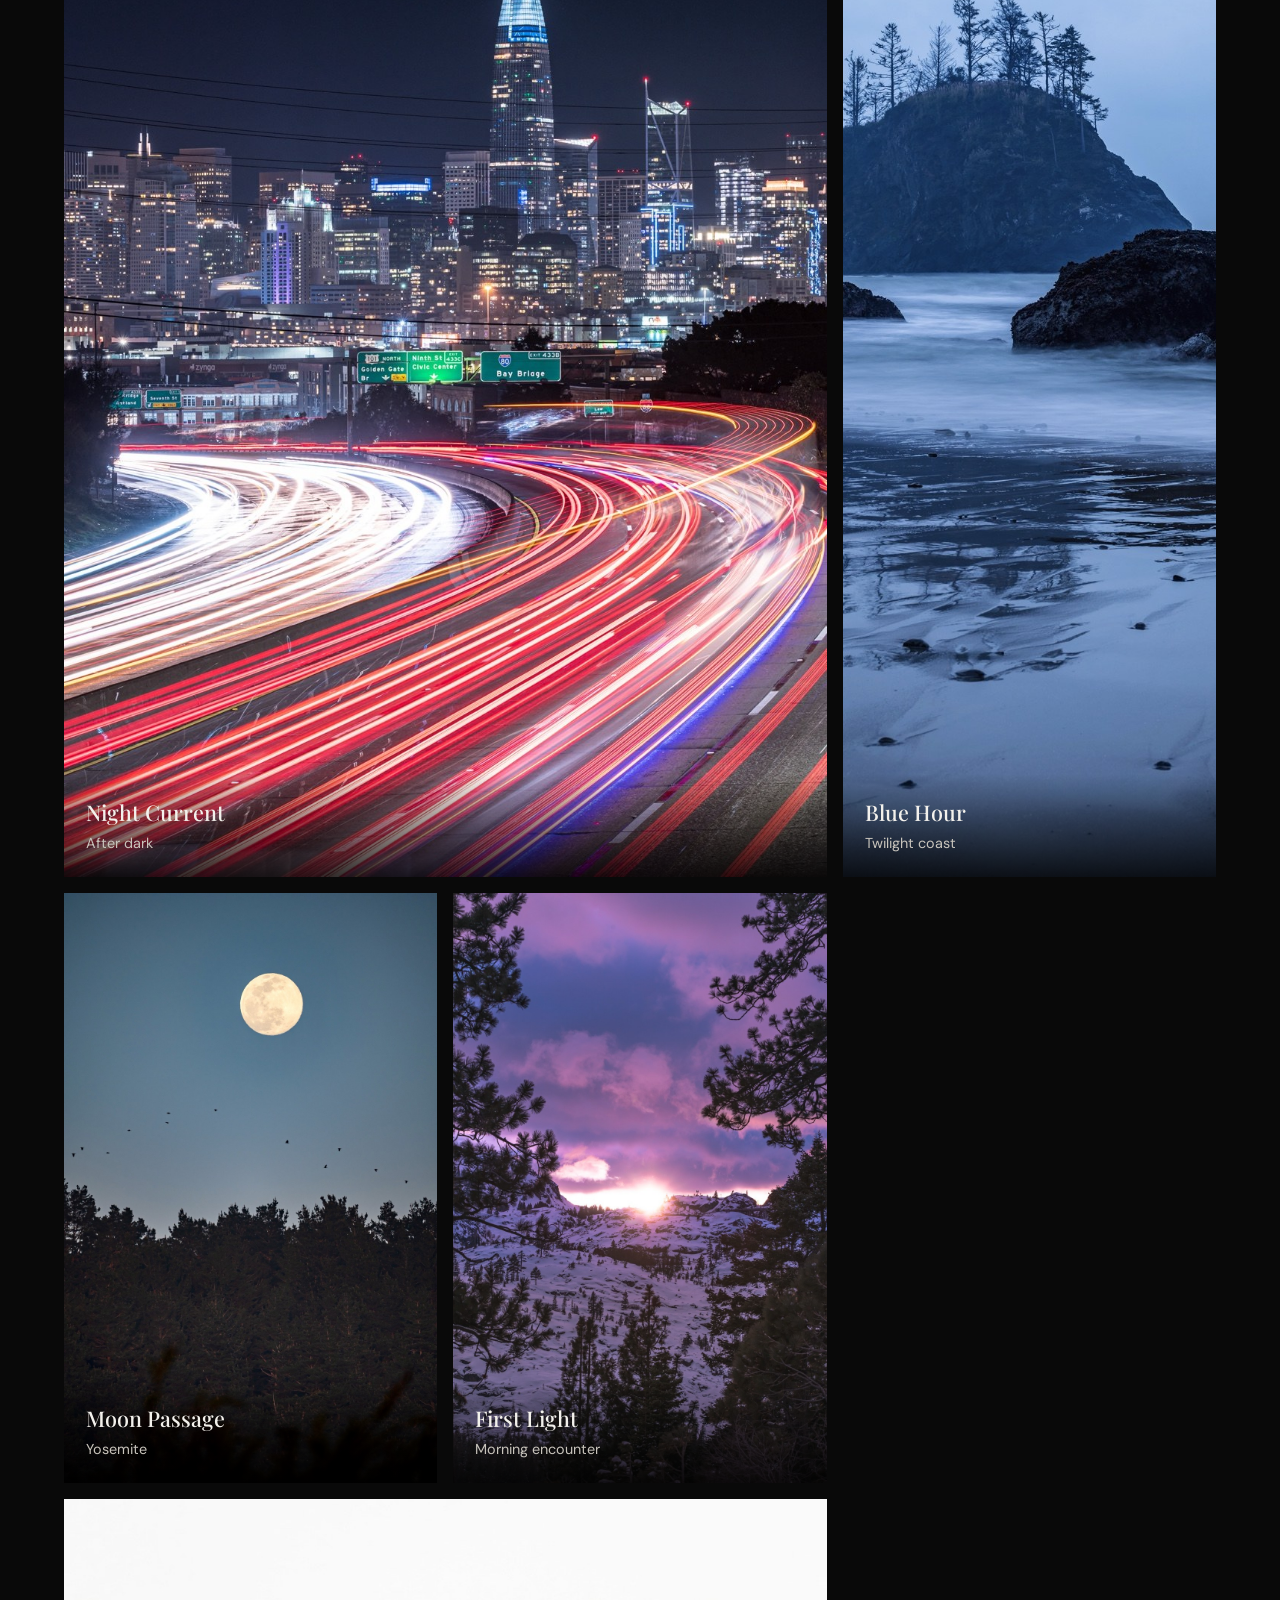
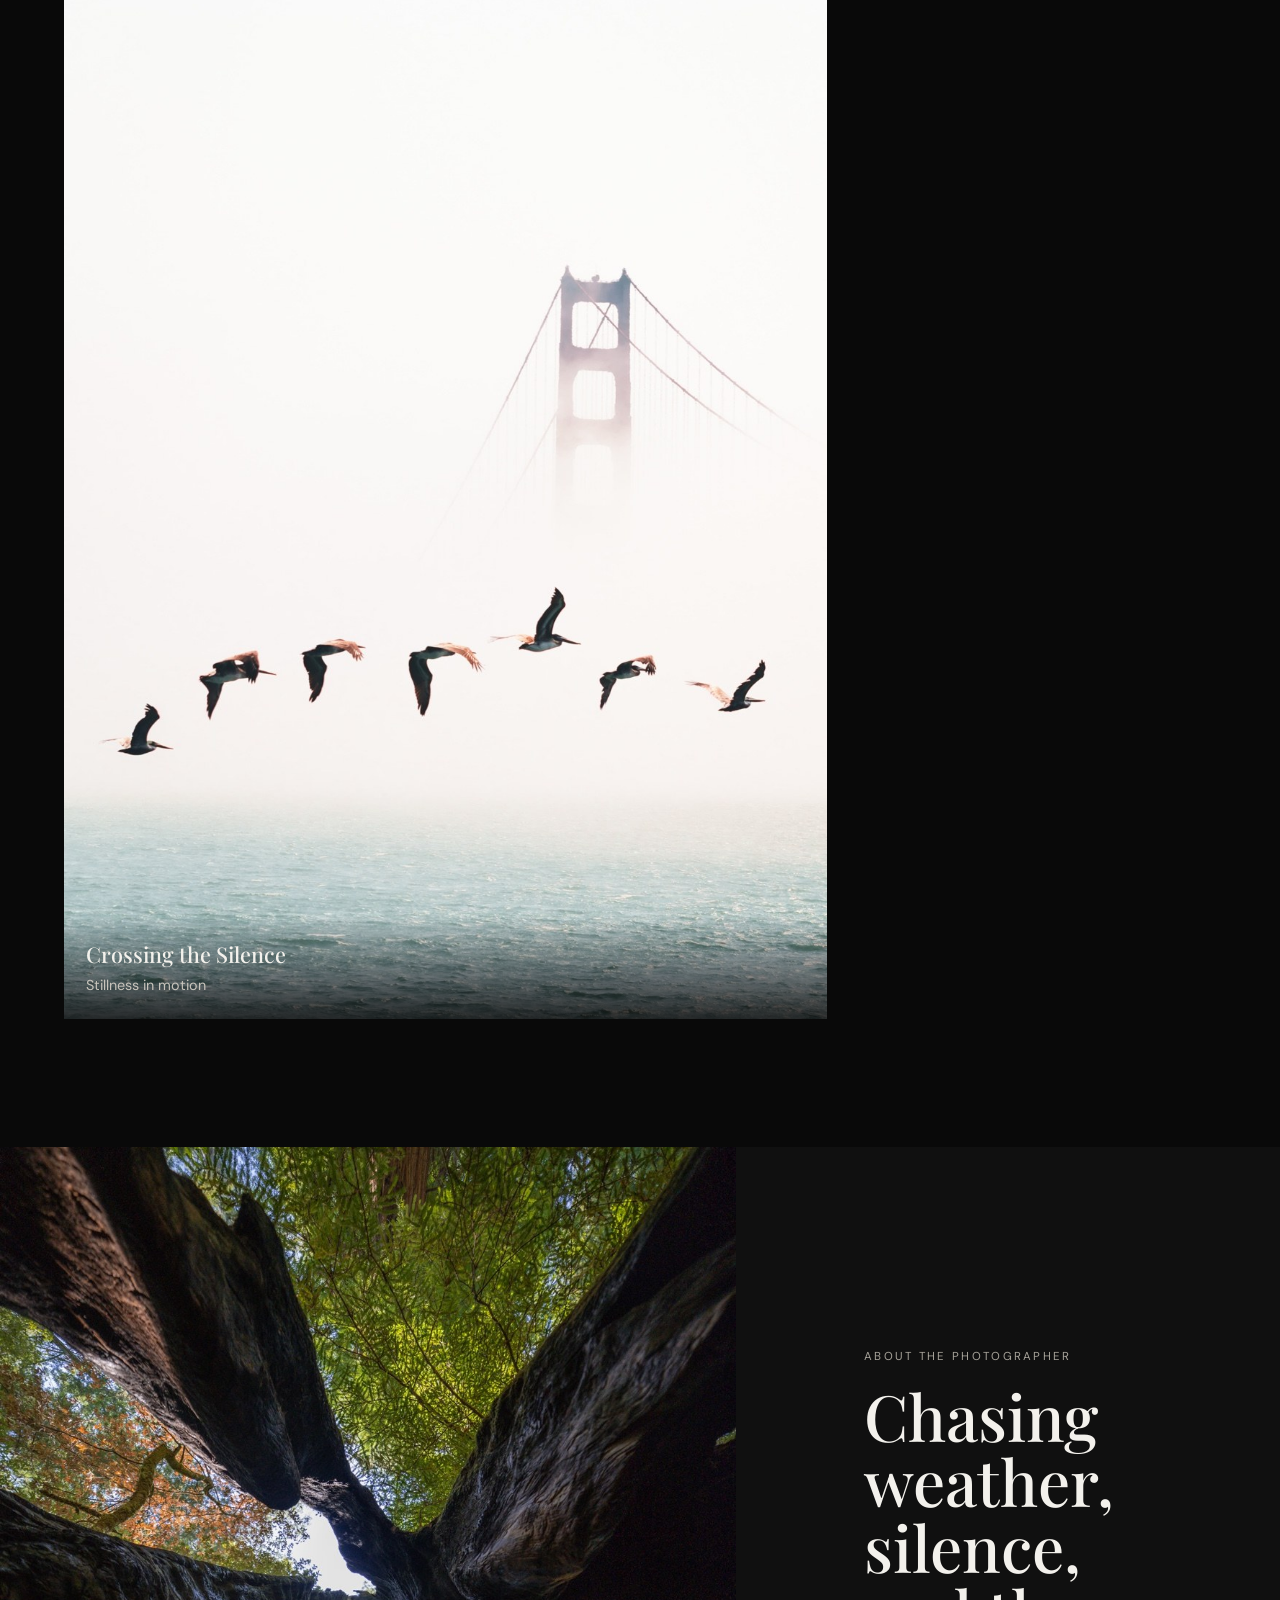
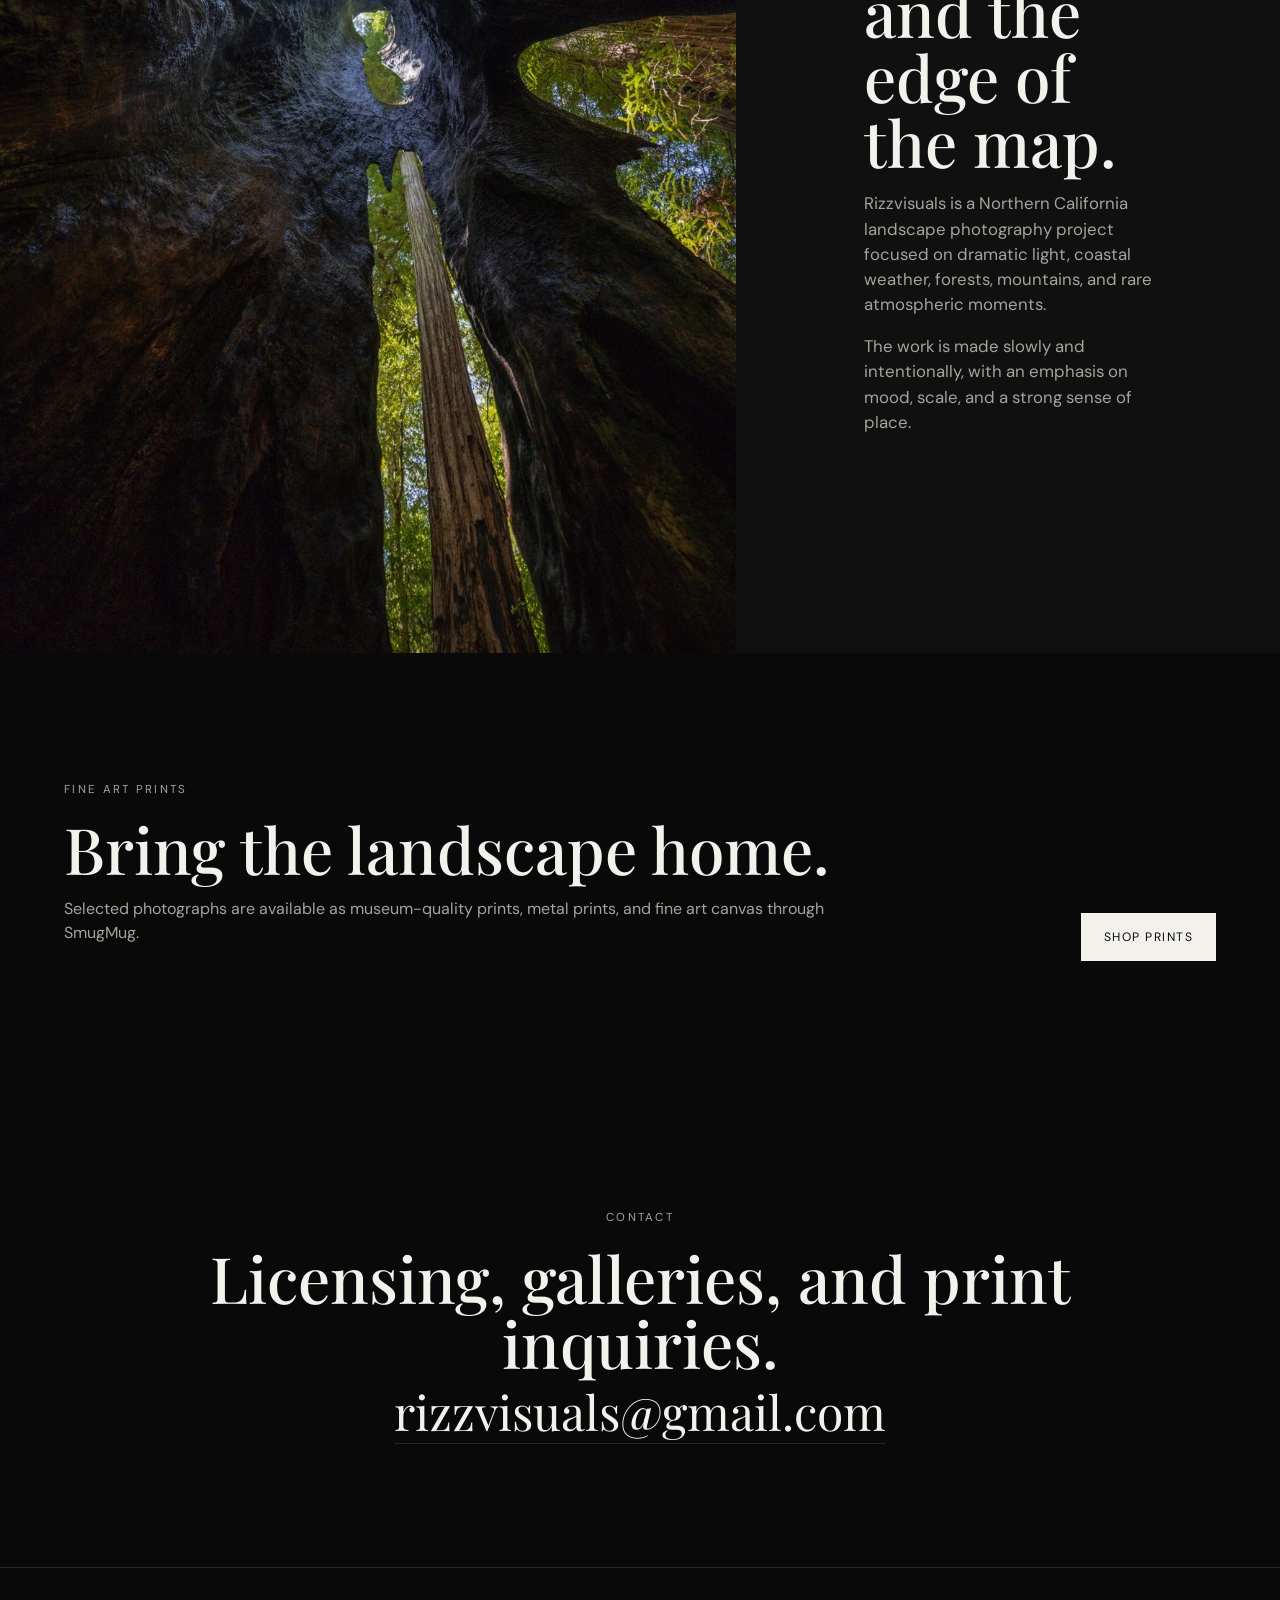
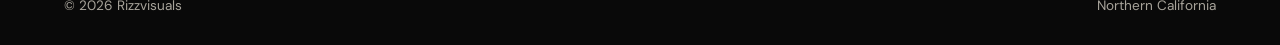
==== commit dacb9dab: "Update index.html Updated email and print gallery" ====
--- a/index.html
+++ b/index.html
@@ -156,13 +156,13 @@
         <h2>Bring the landscape home.</h2>
         <p>Selected photographs are available as museum-quality prints, metal prints, and fine art canvas through SmugMug.</p>
       </div>
-      <a class="button button-primary" href="SMUGMUG_SHOP_URL" target="_blank" rel="noopener">Shop Prints</a>
+      <a class="button button-primary" href="https://rizzvisuals.smugmug.com/" target="_blank" rel="noopener">Shop Prints</a>
     </section>
 
     <section class="section contact" id="contact">
       <p class="eyebrow">Contact</p>
       <h2>Licensing, galleries, and print inquiries.</h2>
-      <a class="contact-link" href="mailto:YOUR_EMAIL@example.com">YOUR_EMAIL@example.com</a>
+      <a class="contact-link" href="mailto:rizzvisuals@gmail.com">rizzvisuals@gmail.com</a>
     </section>
   </main>
 
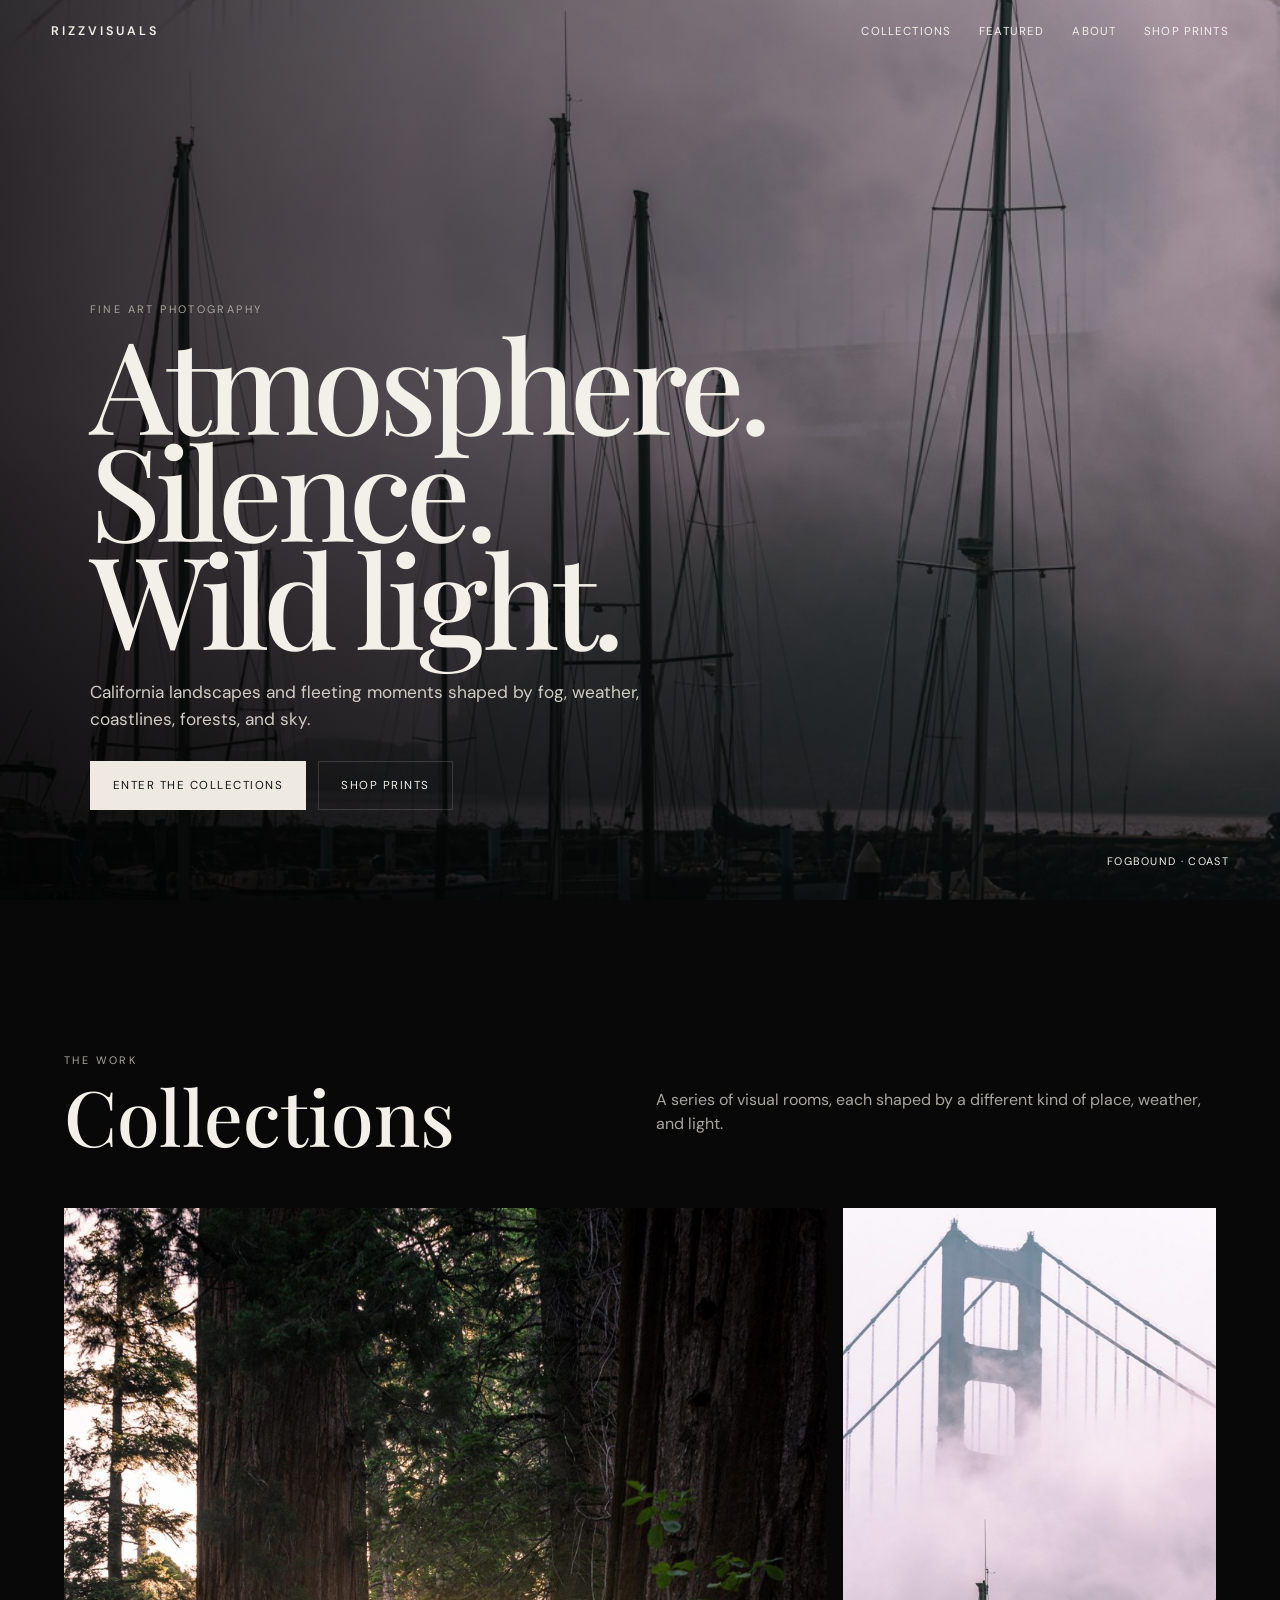
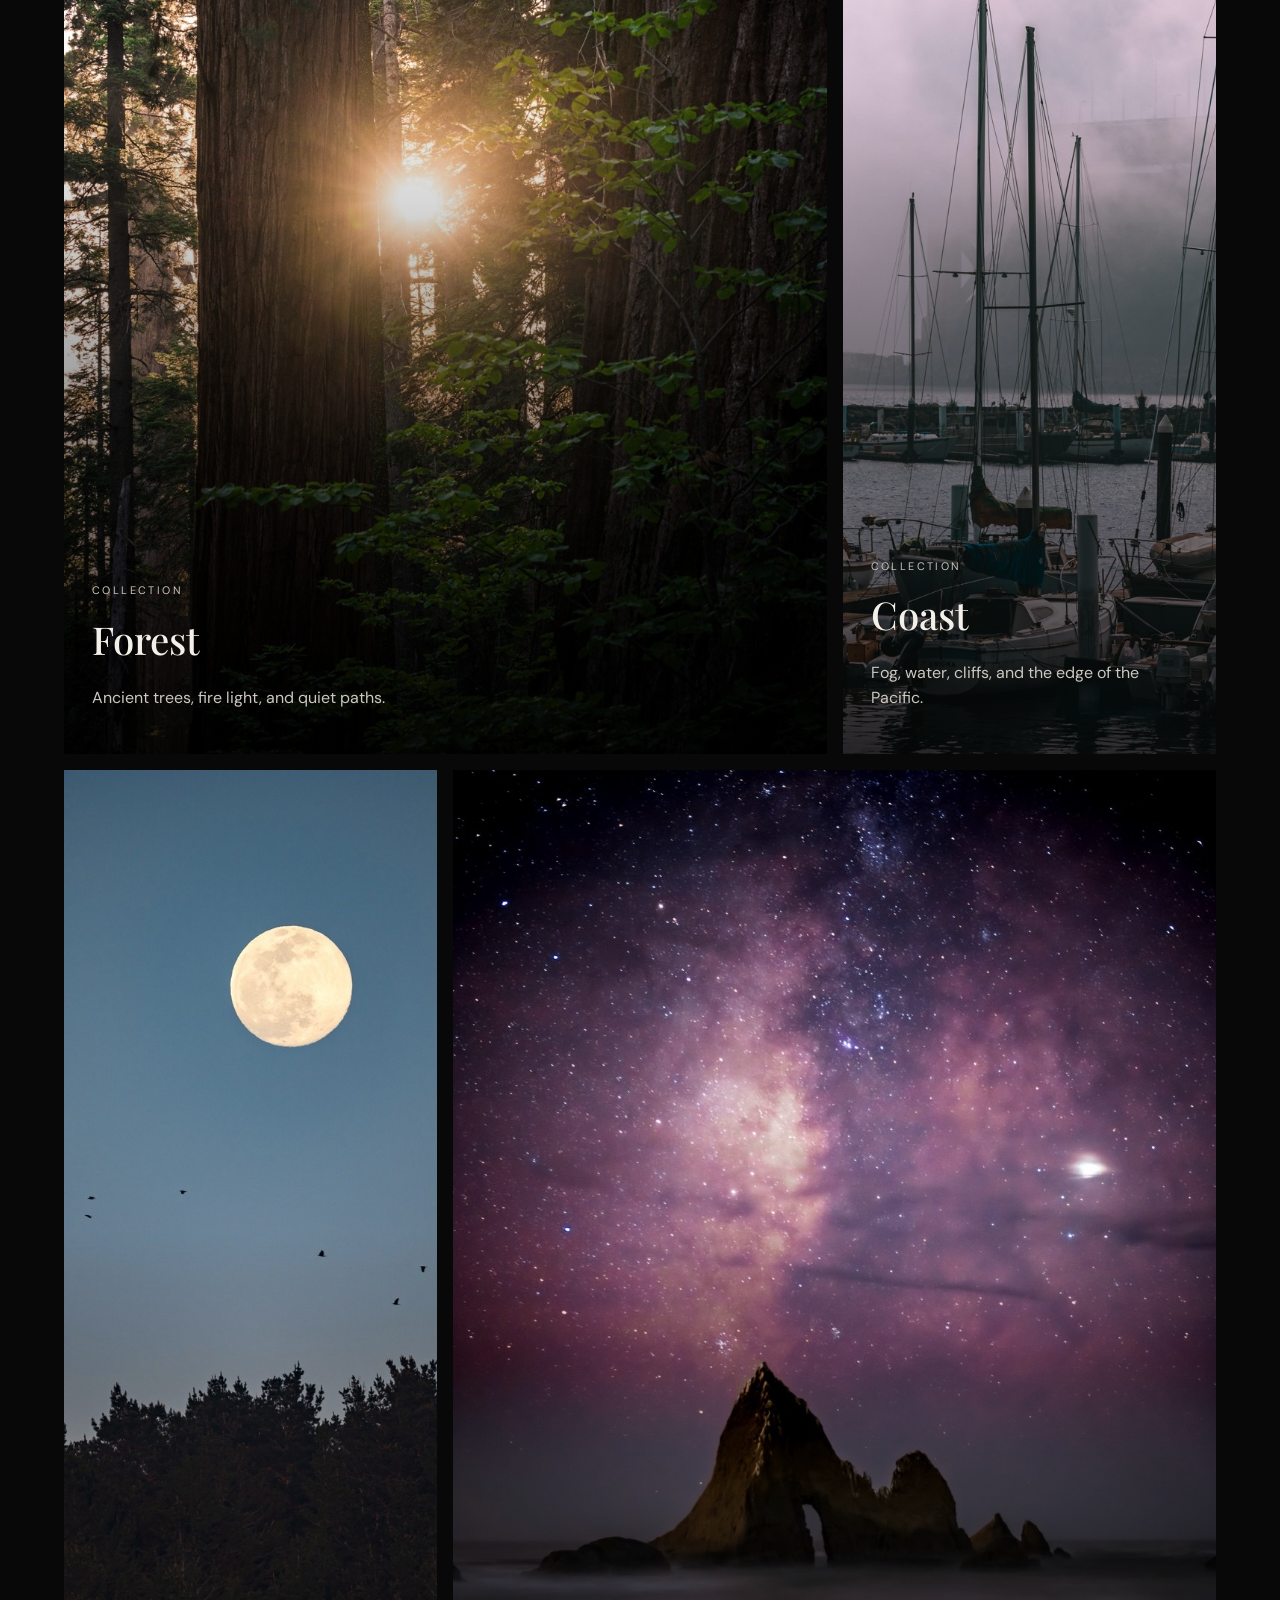
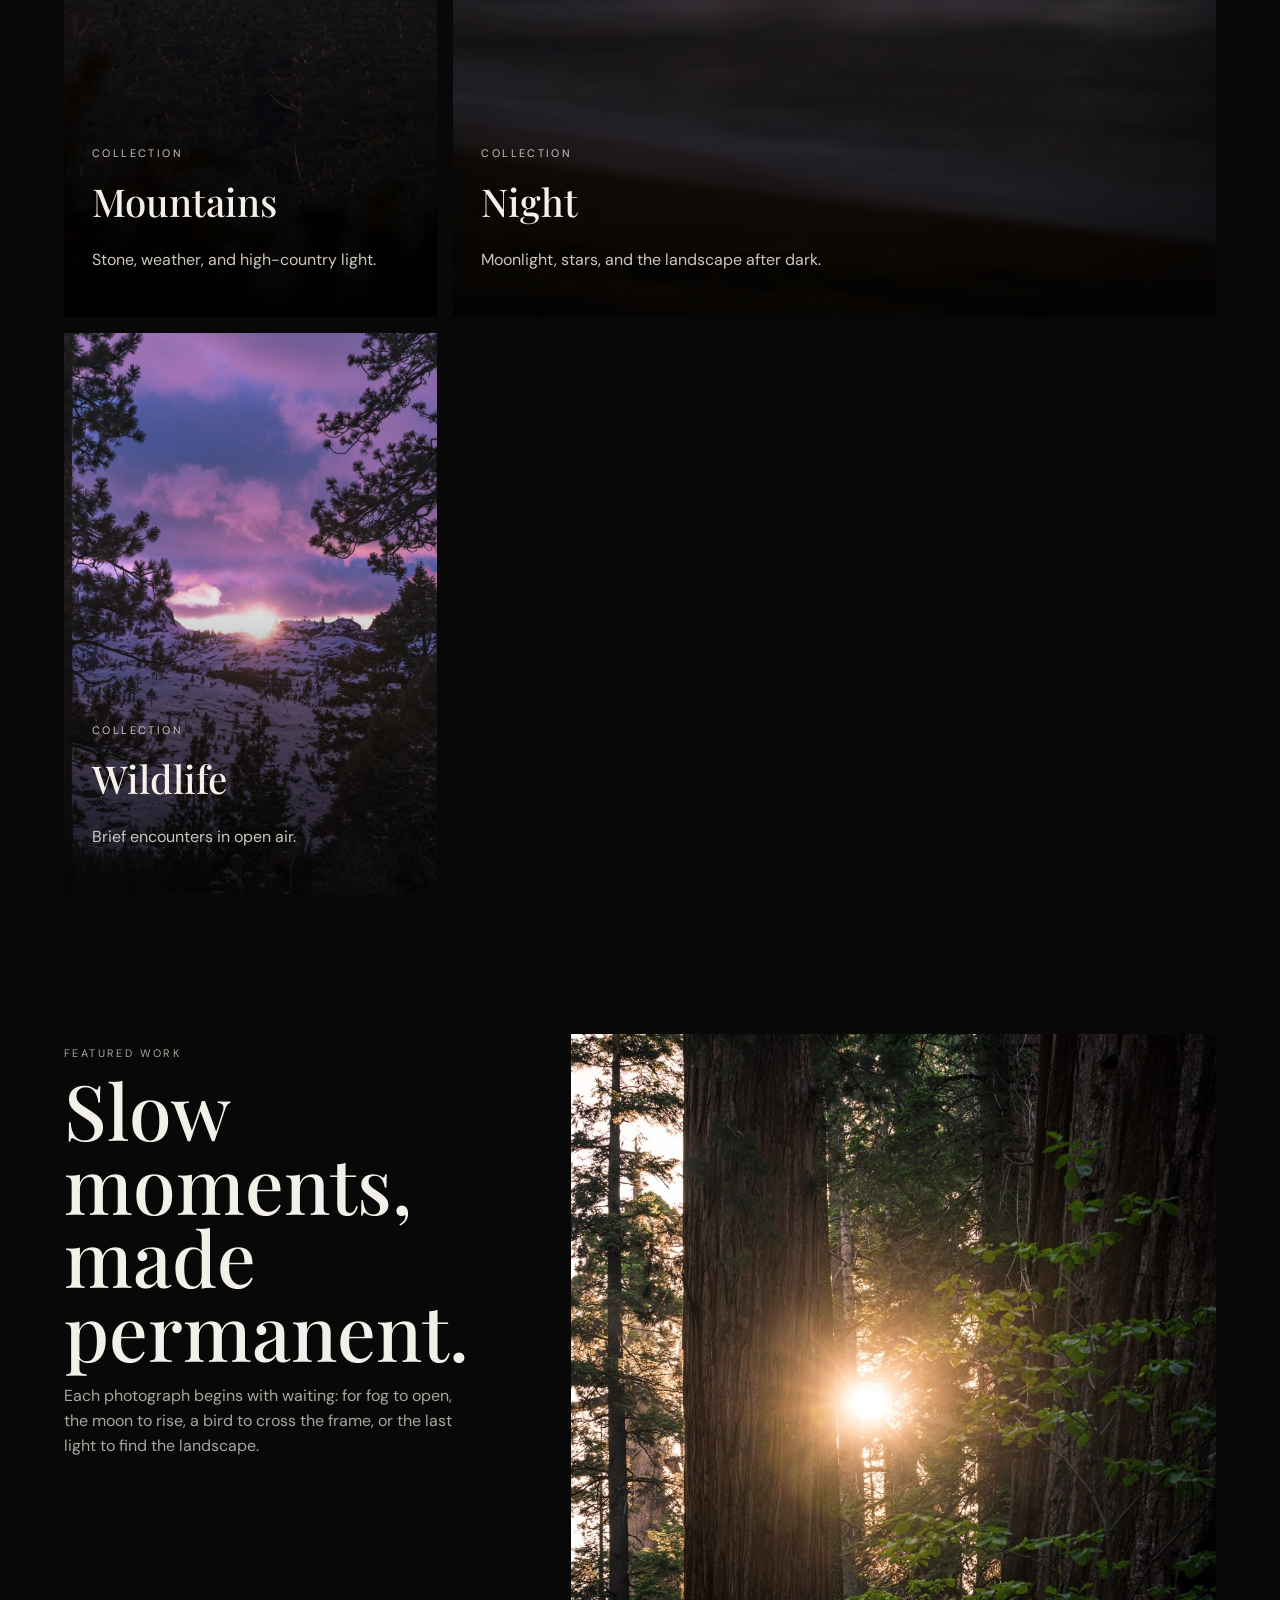
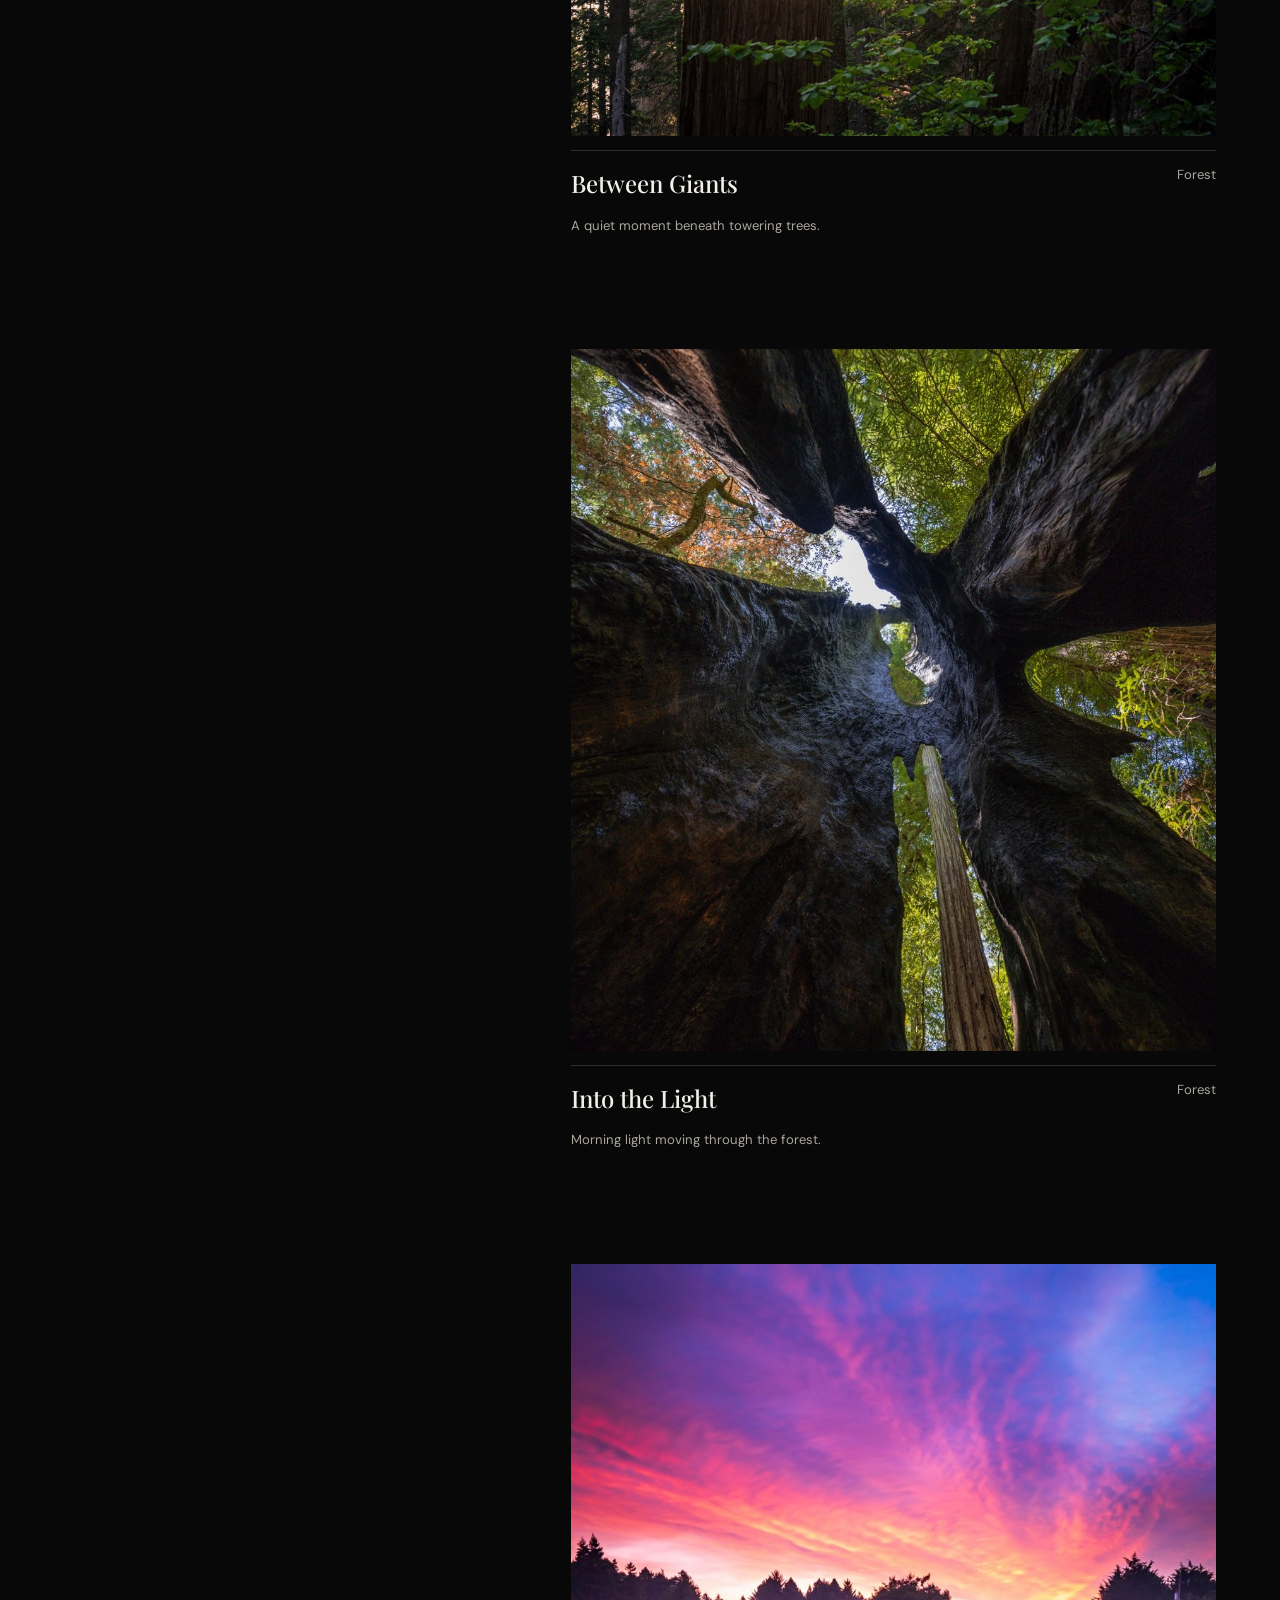
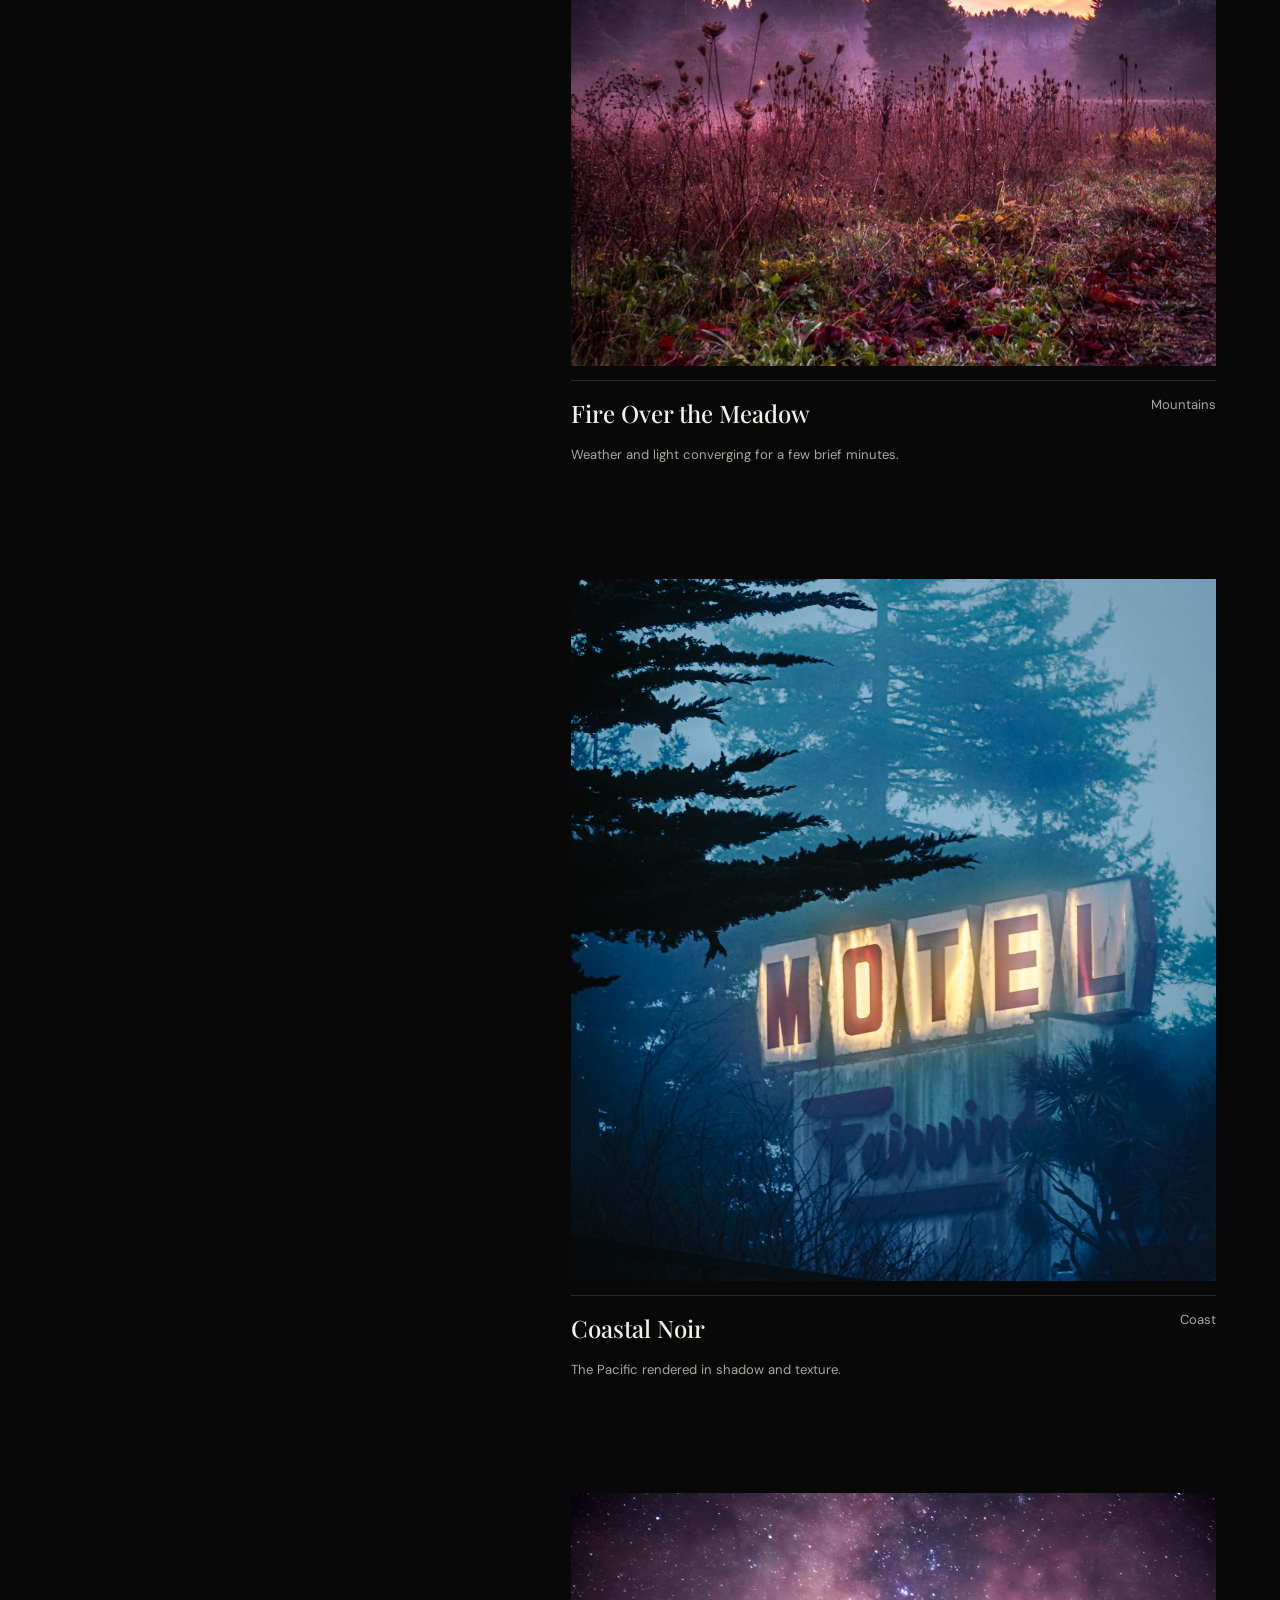
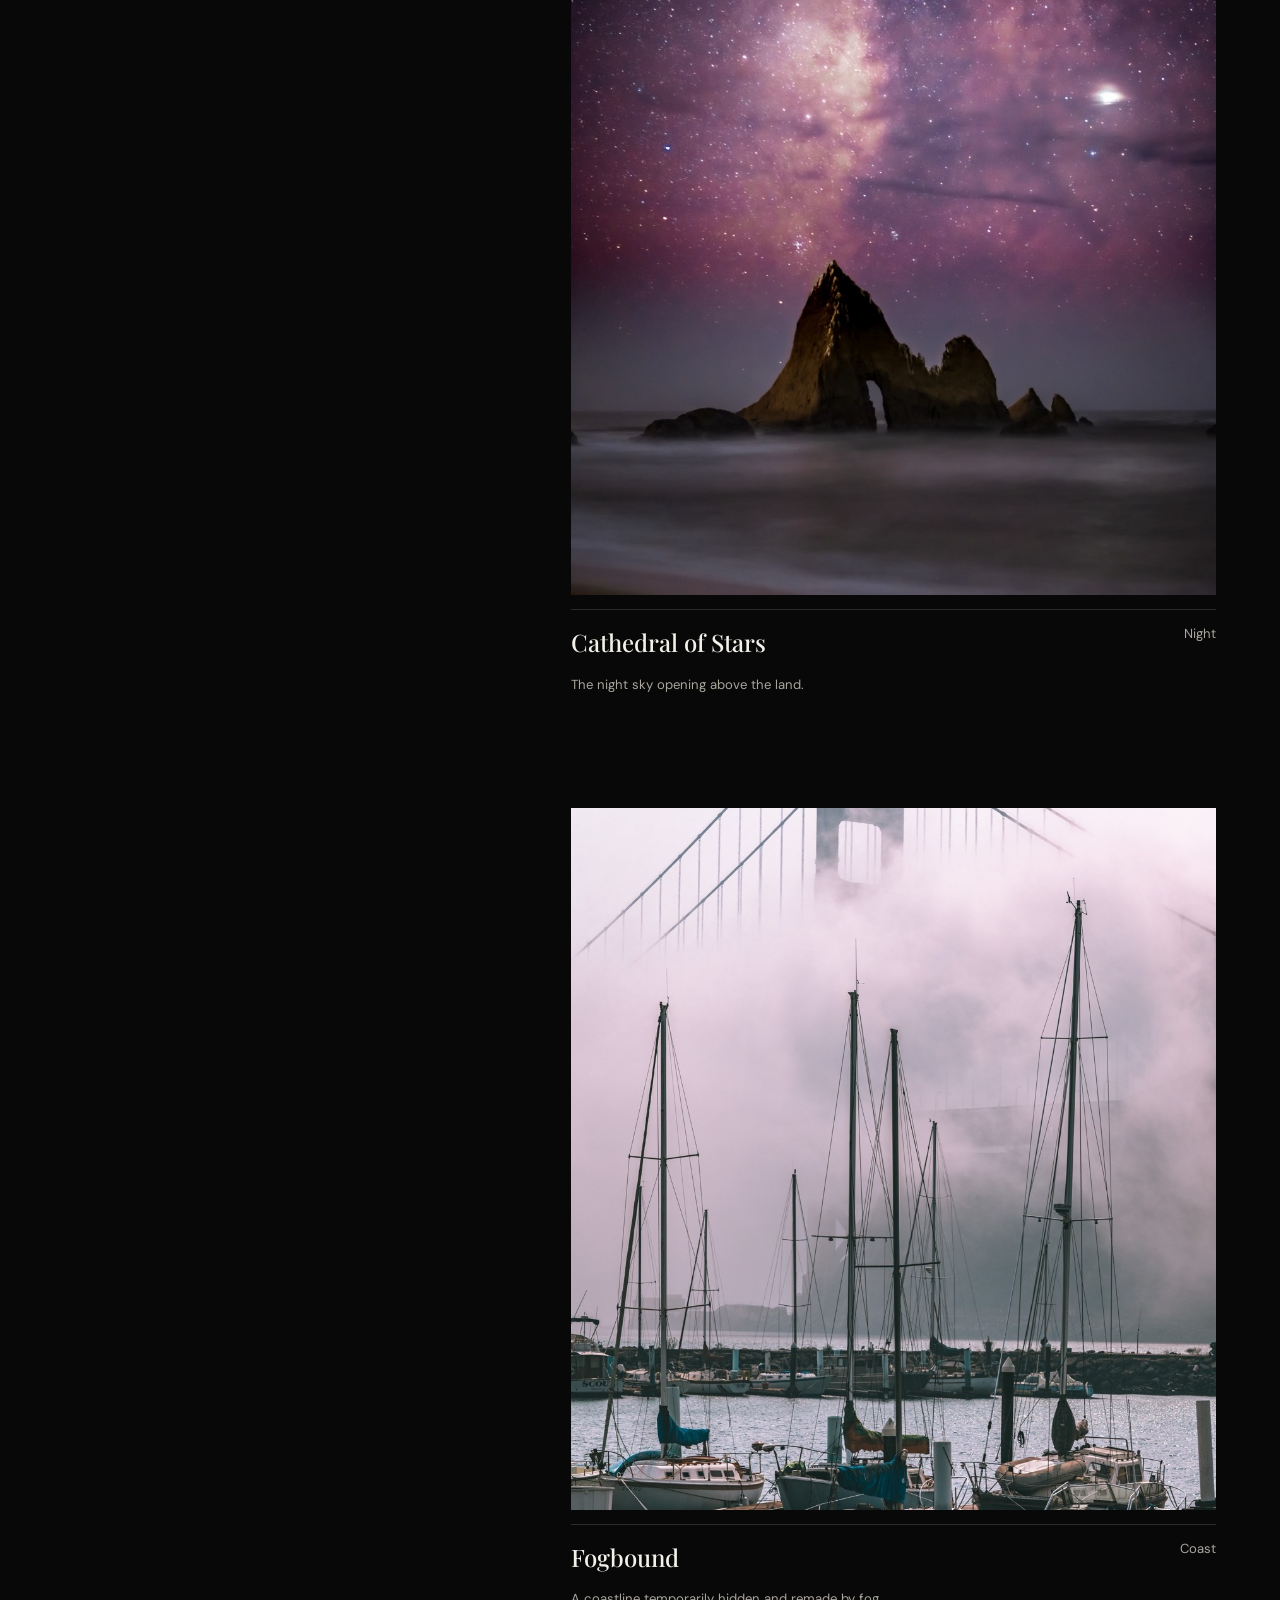
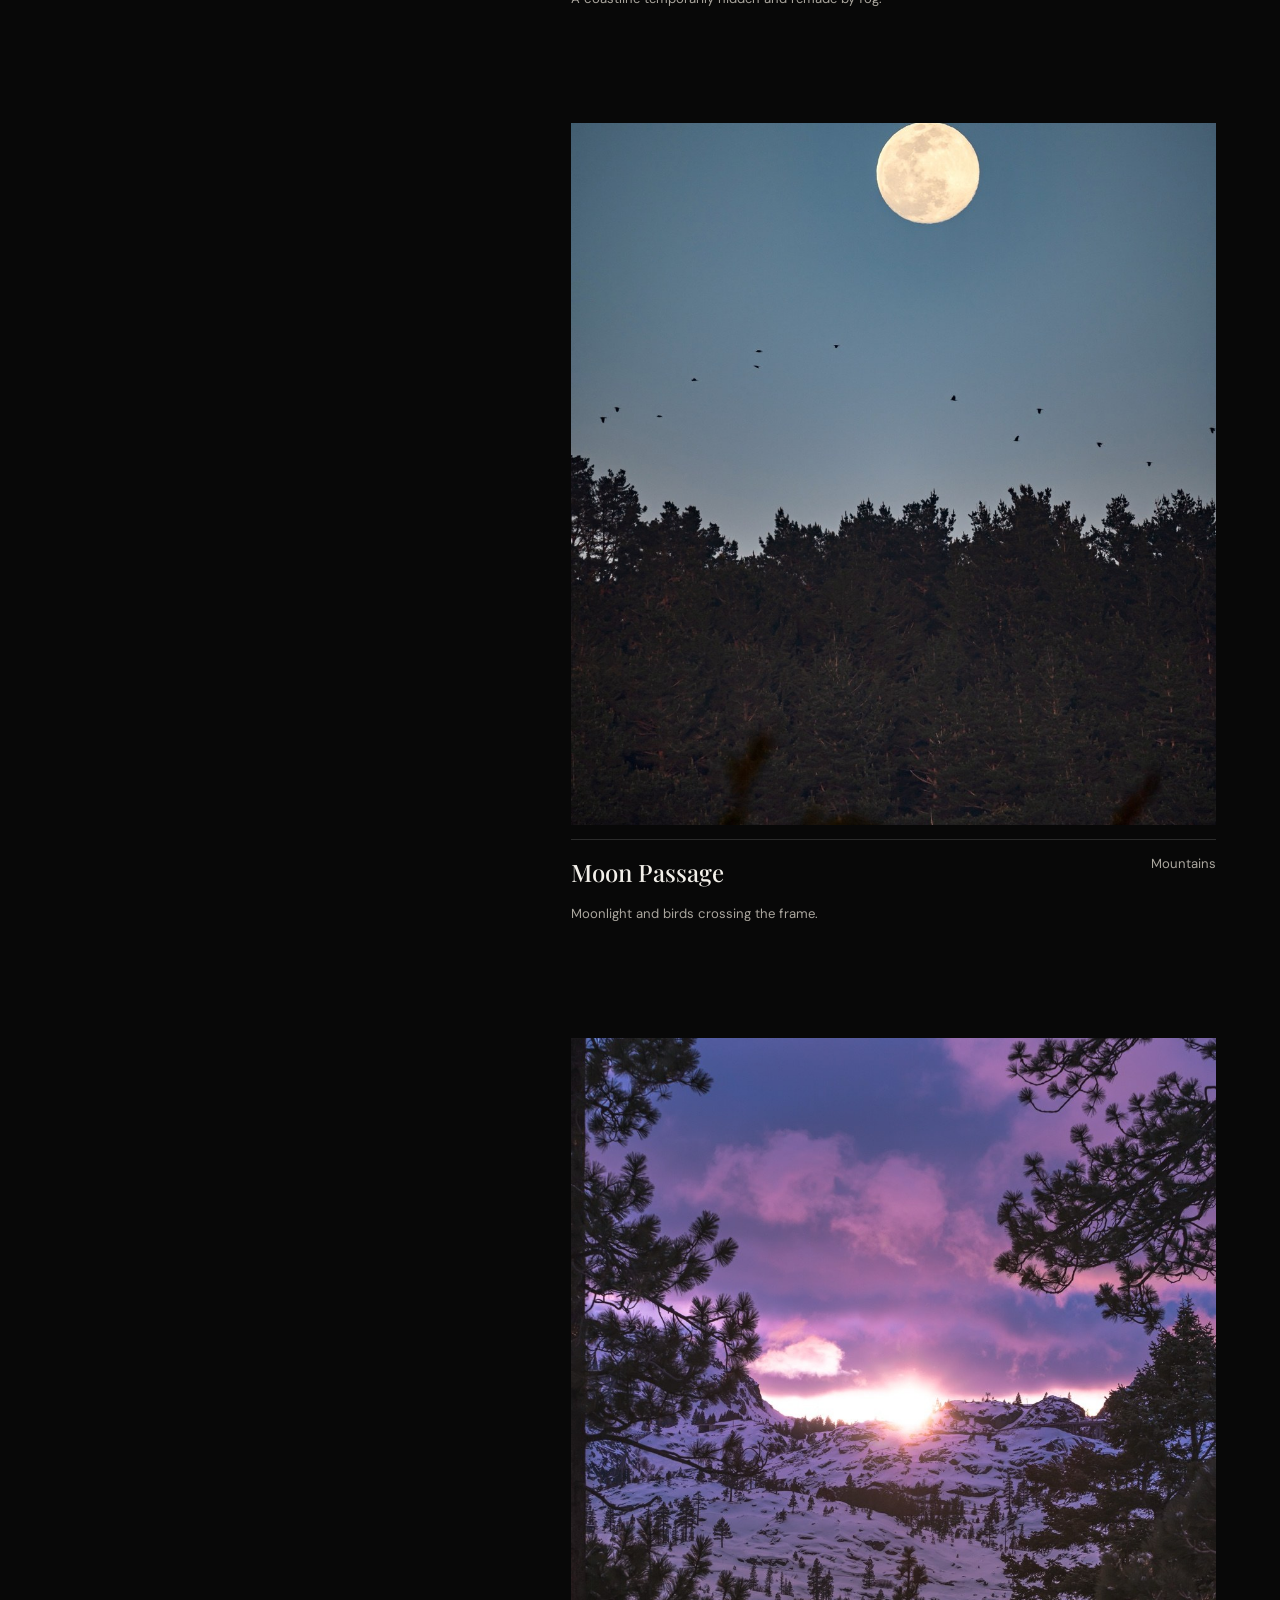
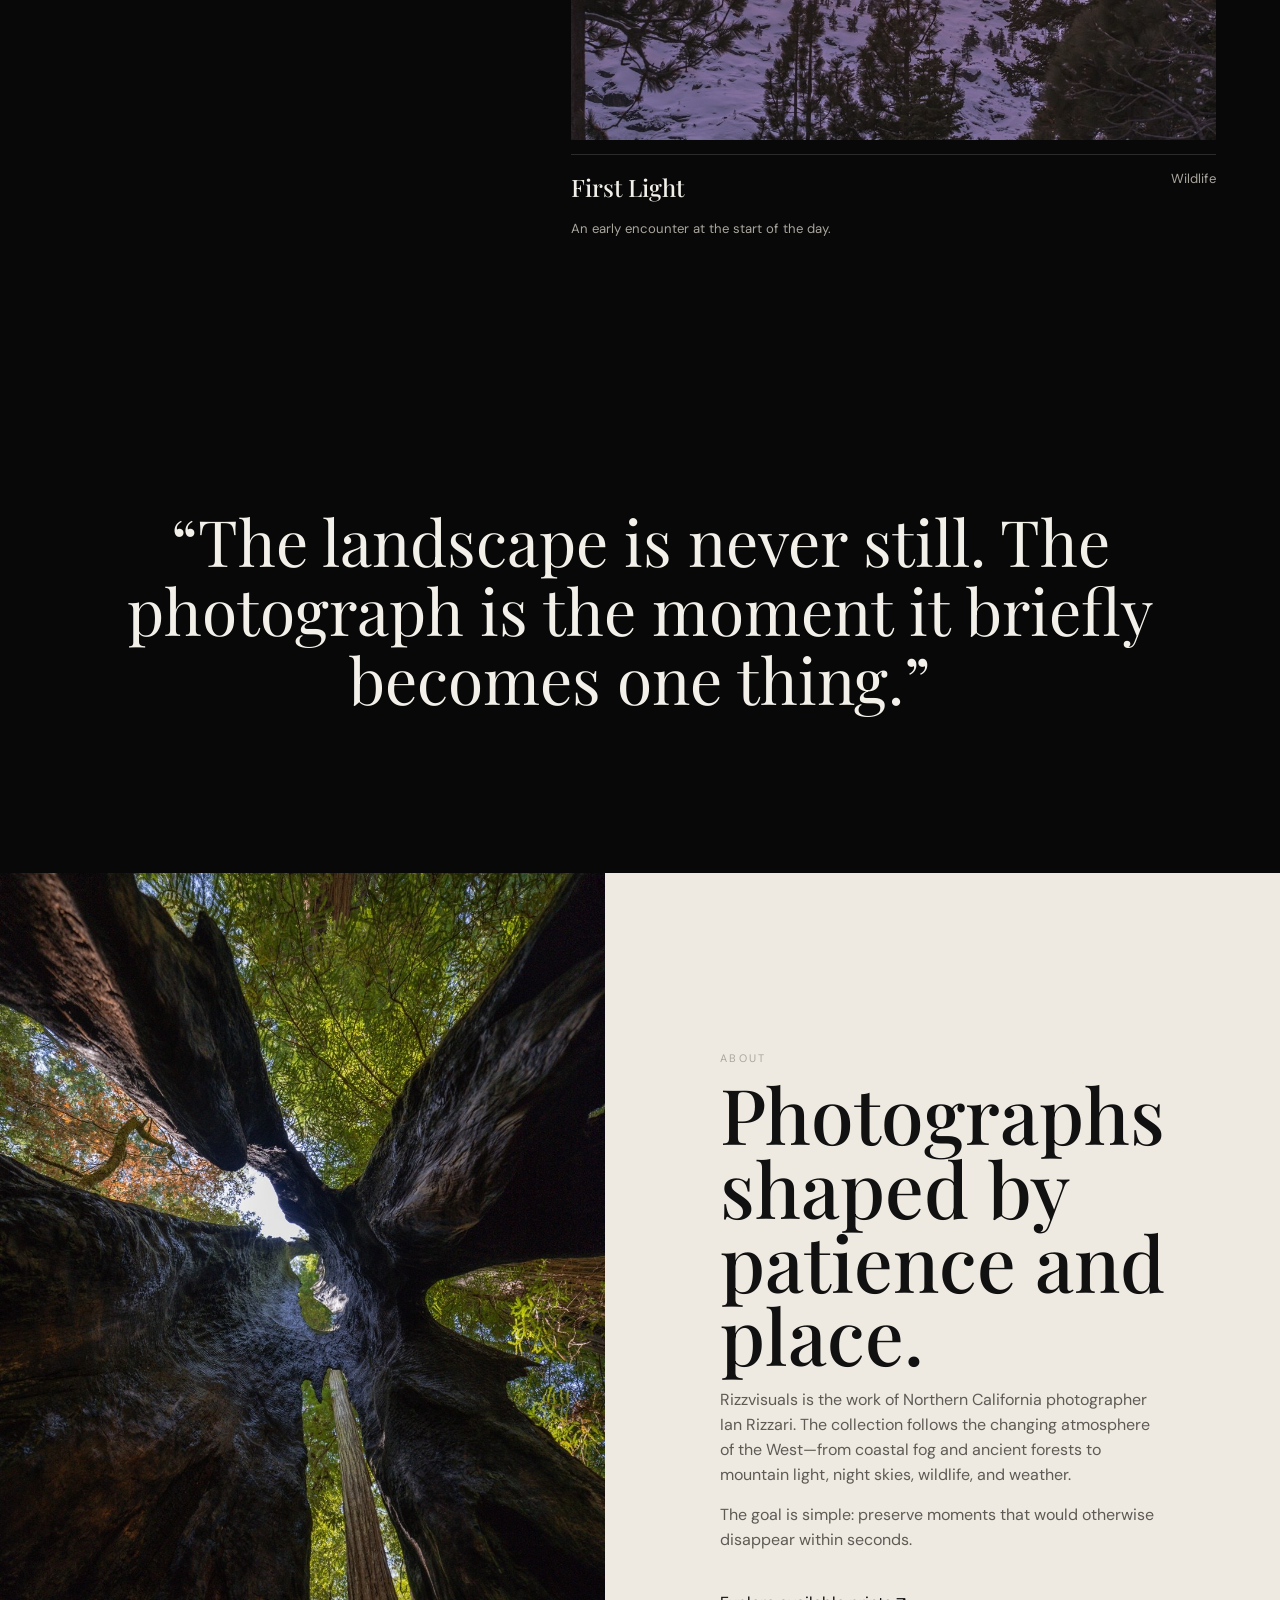
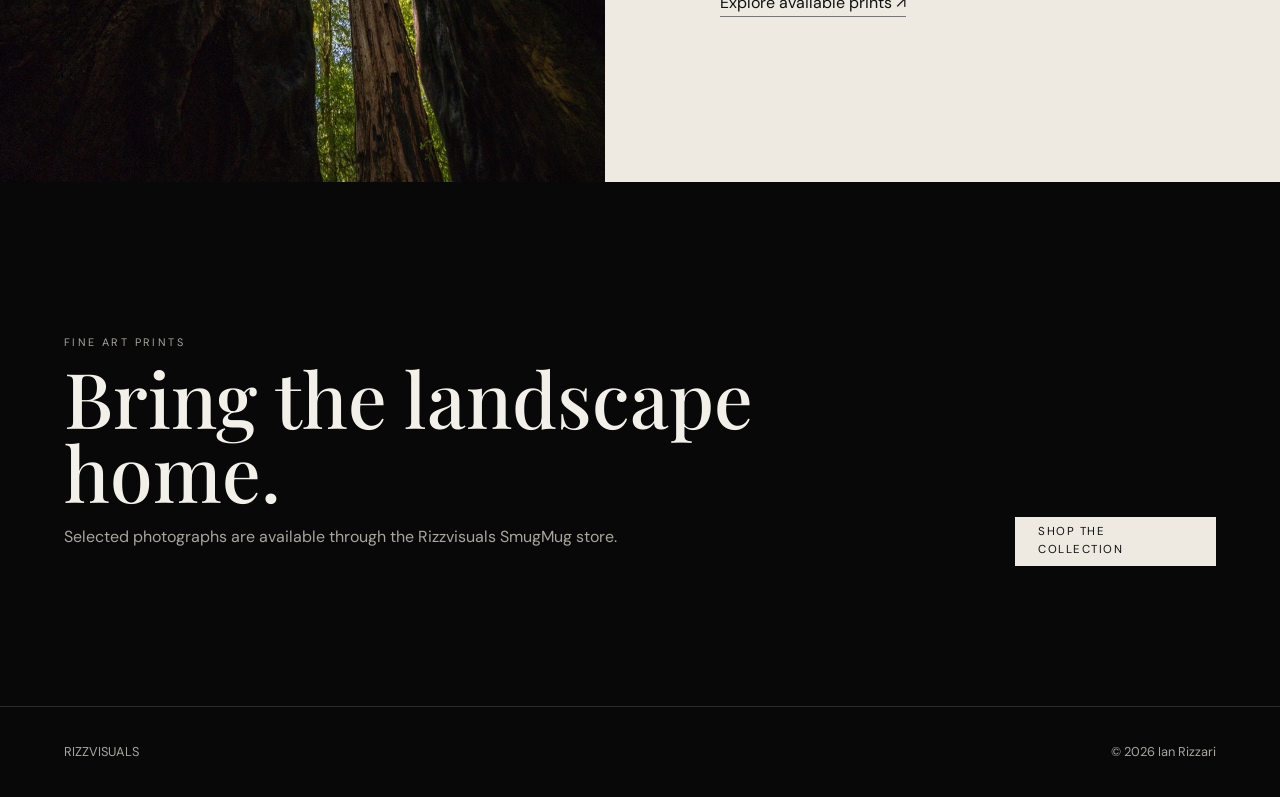
==== commit 06ec461a: "Add files via upload" ====
--- a/index.html
+++ b/index.html
@@ -1,181 +1,11 @@
-<!doctype html>
-<html lang="en">
-<head>
-  <meta charset="utf-8" />
-  <meta name="viewport" content="width=device-width, initial-scale=1" />
-  <meta name="theme-color" content="#0a0a0a" />
-  <meta name="description" content="Rizzvisuals — Northern California fine art landscape photography." />
-  <title>Rizzvisuals | Fine Art Landscape Photography</title>
-  <link rel="preconnect" href="https://fonts.googleapis.com">
-  <link rel="preconnect" href="https://fonts.gstatic.com" crossorigin>
-  <link href="https://fonts.googleapis.com/css2?family=DM+Sans:wght@400;500;600&family=Playfair+Display:wght@500;600&display=swap" rel="stylesheet">
-  <link rel="stylesheet" href="styles.css" />
-</head>
-<body>
-  <header class="site-header">
-    <a class="brand" href="#top">Rizzvisuals</a>
-    <button class="menu-toggle" aria-label="Open menu" aria-expanded="false">Menu</button>
-    <nav class="nav" aria-label="Primary navigation">
-      <a href="#collection">Collection</a>
-      <a href="#about">About</a>
-      <a href="#prints">Prints</a>
-      <a href="#contact">Contact</a>
-    </nav>
-  </header>
-
-  <main id="top">
-    <section class="hero" style="--hero:url('13-fogbound.jpg')">
-      <div class="hero-overlay"></div>
-      <div class="hero-content">
-        <p class="eyebrow">Northern California Fine Art Photography</p>
-        <h1>Atmosphere, light,<br>and wild places.</h1>
-        <p class="hero-copy">Limited-edition landscape photography shaped by fog, coastlines, forests, weather, and fleeting light.</p>
-        <div class="hero-actions">
-          <a class="button button-primary" href="#collection">Enter Gallery</a>
-          <a class="button button-ghost" href="#prints">View Prints</a>
-        </div>
-      </div>
-      <a class="scroll-cue" href="#collection" aria-label="Scroll to collection">↓</a>
-    </section>
-
-    <section class="section intro" id="collection">
-      <div class="section-heading">
-        <p class="eyebrow">Curated Work</p>
-        <h2>Signature Collection</h2>
-        <p>A focused selection of atmospheric landscapes and rare moments from California and beyond.</p>
-      </div>
-
-      <div class="filters" role="group" aria-label="Filter gallery">
-        <button class="filter active" data-filter="all">All</button>
-        <button class="filter" data-filter="forest">Forest</button>
-        <button class="filter" data-filter="coast">Coast</button>
-        <button class="filter" data-filter="night">Night</button>
-        <button class="filter" data-filter="wildlife">Wildlife</button>
-        <button class="filter" data-filter="yosemite">Yosemite</button>
-      </div>
-
-      <div class="gallery">
-        <article class="card wide" data-category="forest">
-          <img src="01-between-giants.jpg" alt="Redwood forest at sunrise" loading="lazy">
-          <div class="card-meta"><h3>Between Giants</h3><p>Redwood forest at sunrise</p></div>
-        </article>
-        <article class="card tall" data-category="forest">
-          <img src="02-hollow-giant.jpg" alt="Inside a burned redwood" loading="lazy">
-          <div class="card-meta"><h3>Hollow Giant</h3><p>Inside a burned redwood</p></div>
-        </article>
-        <article class="card" data-category="forest">
-          <img src="03-ancient-canopy.jpg" alt="Ancient redwood canopy" loading="lazy">
-          <div class="card-meta"><h3>Ancient Canopy</h3><p>Redwood country</p></div>
-        </article>
-        <article class="card wide" data-category="forest">
-          <img src="04-into-the-light.jpg" alt="Sunlight entering the forest" loading="lazy">
-          <div class="card-meta"><h3>Into the Light</h3><p>Morning through the trees</p></div>
-        </article>
-        <article class="card" data-category="forest">
-          <img src="05-fire-over-the-meadow.jpg" alt="Fiery clouds above a meadow" loading="lazy">
-          <div class="card-meta"><h3>Fire Over the Meadow</h3><p>Storm light</p></div>
-        </article>
-        <article class="card tall" data-category="coast">
-          <img src="06-iridescence.jpg" alt="Iridescent coastal light" loading="lazy">
-          <div class="card-meta"><h3>Iridescence</h3><p>Pacific atmosphere</p></div>
-        </article>
-        <article class="card" data-category="coast">
-          <img src="07-framed-city.jpg" alt="City framed by landscape" loading="lazy">
-          <div class="card-meta"><h3>Framed City</h3><p>Bay Area distance</p></div>
-        </article>
-        <article class="card wide" data-category="coast">
-          <img src="08-coastal-noir.jpg" alt="Dark dramatic coastline" loading="lazy">
-          <div class="card-meta"><h3>Coastal Noir</h3><p>Edge of the Pacific</p></div>
-        </article>
-        <article class="card" data-category="yosemite">
-          <img src="09-winter-quiet.jpg" alt="Quiet winter landscape" loading="lazy">
-          <div class="card-meta"><h3>Winter Quiet</h3><p>Yosemite</p></div>
-        </article>
-        <article class="card tall" data-category="coast">
-          <img src="10-drop-in.jpg" alt="Wave breaking along the coast" loading="lazy">
-          <div class="card-meta"><h3>Drop In</h3><p>Pacific energy</p></div>
-        </article>
-        <article class="card" data-category="coast">
-          <img src="11-beacon.jpg" alt="Lighthouse on the coast" loading="lazy">
-          <div class="card-meta"><h3>Beacon</h3><p>Coastal landmark</p></div>
-        </article>
-        <article class="card wide" data-category="night">
-          <img src="12-cathedral-of-stars.jpg" alt="Stars above a dramatic landscape" loading="lazy">
-          <div class="card-meta"><h3>Cathedral of Stars</h3><p>Night sky</p></div>
-        </article>
-        <article class="card tall" data-category="coast">
-          <img src="13-fogbound.jpg" alt="Foggy coastal landscape" loading="lazy">
-          <div class="card-meta"><h3>Fogbound</h3><p>Northern California coast</p></div>
-        </article>
-        <article class="card" data-category="coast">
-          <img src="14-point-reyes.jpg" alt="Point Reyes landscape" loading="lazy">
-          <div class="card-meta"><h3>Point Reyes</h3><p>Wind and fog</p></div>
-        </article>
-        <article class="card" data-category="wildlife">
-          <img src="15-white-wings.jpg" alt="White-winged bird in flight" loading="lazy">
-          <div class="card-meta"><h3>White Wings</h3><p>Wildlife</p></div>
-        </article>
-        <article class="card wide" data-category="night">
-          <img src="16-night-current.jpg" alt="Dark current at night" loading="lazy">
-          <div class="card-meta"><h3>Night Current</h3><p>After dark</p></div>
-        </article>
-        <article class="card" data-category="coast">
-          <img src="17-blue-hour.jpg" alt="Coastline at blue hour" loading="lazy">
-          <div class="card-meta"><h3>Blue Hour</h3><p>Twilight coast</p></div>
-        </article>
-        <article class="card tall" data-category="yosemite">
-          <img src="18-moon-passage.jpg" alt="Moon passing a mountain landscape" loading="lazy">
-          <div class="card-meta"><h3>Moon Passage</h3><p>Yosemite</p></div>
-        </article>
-        <article class="card" data-category="wildlife">
-          <img src="19-first-light.jpg" alt="Wildlife at first light" loading="lazy">
-          <div class="card-meta"><h3>First Light</h3><p>Morning encounter</p></div>
-        </article>
-        <article class="card wide" data-category="coast">
-          <img src="20-crossing-the-silence.jpg" alt="Quiet atmospheric landscape" loading="lazy">
-          <div class="card-meta"><h3>Crossing the Silence</h3><p>Stillness in motion</p></div>
-        </article>
-      </div>
-    </section>
-
-    <section class="section split" id="about">
-      <div class="split-image">
-        <img src="04-into-the-light.jpg" alt="Atmospheric forest light" loading="lazy">
-      </div>
-      <div class="split-copy">
-        <p class="eyebrow">About the Photographer</p>
-        <h2>Chasing weather, silence, and the edge of the map.</h2>
-        <p>Rizzvisuals is a Northern California landscape photography project focused on dramatic light, coastal weather, forests, mountains, and rare atmospheric moments.</p>
-        <p>The work is made slowly and intentionally, with an emphasis on mood, scale, and a strong sense of place.</p>
-      </div>
-    </section>
-
-    <section class="section prints" id="prints">
-      <div>
-        <p class="eyebrow">Fine Art Prints</p>
-        <h2>Bring the landscape home.</h2>
-        <p>Selected photographs are available as museum-quality prints, metal prints, and fine art canvas through SmugMug.</p>
-      </div>
-      <a class="button button-primary" href="https://rizzvisuals.smugmug.com/" target="_blank" rel="noopener">Shop Prints</a>
-    </section>
-
-    <section class="section contact" id="contact">
-      <p class="eyebrow">Contact</p>
-      <h2>Licensing, galleries, and print inquiries.</h2>
-      <a class="contact-link" href="mailto:rizzvisuals@gmail.com">rizzvisuals@gmail.com</a>
-    </section>
-  </main>
-
-  <footer>
-    <span>© <span id="year"></span> Rizzvisuals</span>
-    <span>Northern California</span>
-  </footer>
-
-  <div class="lightbox" aria-hidden="true">
-    <button class="lightbox-close" aria-label="Close image">×</button>
-    <img src="" alt="">
-  </div>
-
-  <script src="script.js"></script>
-</body>
-</html>
+<!doctype html><html lang="en"><head><meta charset="utf-8"><meta name="viewport" content="width=device-width,initial-scale=1"><meta name="description" content="Rizzvisuals fine art photography"><title>Rizzvisuals | Fine Art Photography</title><link rel="preconnect" href="https://fonts.googleapis.com"><link rel="preconnect" href="https://fonts.gstatic.com" crossorigin><link href="https://fonts.googleapis.com/css2?family=DM+Sans:wght@400;500;600&family=Playfair+Display:wght@500;600&display=swap" rel="stylesheet"><link rel="stylesheet" href="styles.css"></head><body>
+<header><a class="brand" href="#top">RIZZVISUALS</a><button id="menu">Menu</button><nav><a href="#collections">Collections</a><a href="#featured">Featured</a><a href="#about">About</a><a data-shop href="#">Shop Prints</a></nav></header>
+<main id="top"><section class="hero"><div id="heroSlides"></div><div class="shade"></div><div class="heroCopy"><p class="eyebrow">Fine Art Photography</p><h1>Atmosphere.<br>Silence.<br>Wild light.</h1><p>California landscapes and fleeting moments shaped by fog, weather, coastlines, forests, and sky.</p><div class="actions"><a class="btn light" href="#collections">Enter the Collections</a><a class="btn" data-shop href="#">Shop Prints</a></div></div><div id="heroCredit"></div></section>
+<section class="section" id="collections"><div class="sectionHead"><div><p class="eyebrow">The Work</p><h2>Collections</h2></div><p>A series of visual rooms, each shaped by a different kind of place, weather, and light.</p></div><div id="collectionGrid" class="collectionGrid"></div></section>
+<section class="featured" id="featured"><div class="featuredIntro"><p class="eyebrow">Featured Work</p><h2>Slow moments,<br>made permanent.</h2><p>Each photograph begins with waiting: for fog to open, the moon to rise, a bird to cross the frame, or the last light to find the landscape.</p></div><div id="featuredStack" class="featuredStack"></div></section>
+<section class="quote">“The landscape is never still. The photograph is the moment it briefly becomes one thing.”</section>
+<section class="about" id="about"><img src="04-into-the-light.jpg" alt="Light moving through a forest"><div><p class="eyebrow">About</p><h2>Photographs shaped by patience and place.</h2><p>Rizzvisuals is the work of Northern California photographer Ian Rizzari. The collection follows the changing atmosphere of the West—from coastal fog and ancient forests to mountain light, night skies, wildlife, and weather.</p><p>The goal is simple: preserve moments that would otherwise disappear within seconds.</p><a data-shop href="#">Explore available prints ↗</a></div></section>
+<section class="section prints"><div><p class="eyebrow">Fine Art Prints</p><h2>Bring the landscape home.</h2><p>Selected photographs are available through the Rizzvisuals SmugMug store.</p></div><a class="btn light" data-shop href="#">Shop the Collection</a></section></main>
+<footer><span>RIZZVISUALS</span><span>© <span id="year"></span> Ian Rizzari</span></footer>
+<dialog id="artDialog"><button id="close">×</button><img id="dialogImg" alt=""><div><p class="eyebrow" id="dialogCollection"></p><h2 id="dialogTitle"></h2><p id="dialogText"></p><a class="btn light" id="dialogBuy" target="_blank" rel="noopener">Buy Print</a></div></dialog>
+<script src="site-config.js"></script><script src="app.js"></script></body></html>
--- a/styles.css
+++ b/styles.css
@@ -1,187 +1 @@
-
-:root{
-  --bg:#090909;
-  --panel:#111;
-  --text:#f3f1ec;
-  --muted:#a7a39a;
-  --line:rgba(255,255,255,.12);
-  --accent:#e7e1d4;
-  --max:1400px;
-}
-*{box-sizing:border-box}
-html{scroll-behavior:smooth}
-body{
-  margin:0;
-  background:var(--bg);
-  color:var(--text);
-  font-family:"DM Sans",sans-serif;
-  line-height:1.5;
-}
-img{display:block;width:100%}
-a{color:inherit;text-decoration:none}
-button{font:inherit}
-.site-header{
-  position:fixed;
-  inset:0 0 auto 0;
-  z-index:50;
-  display:flex;
-  align-items:center;
-  justify-content:space-between;
-  padding:22px clamp(20px,4vw,64px);
-  background:linear-gradient(to bottom,rgba(0,0,0,.72),transparent);
-}
-.brand{
-  font-family:"Playfair Display",serif;
-  font-size:1.35rem;
-}
-.nav{display:flex;gap:28px;font-size:.92rem}
-.nav a{opacity:.8}
-.nav a:hover{opacity:1}
-.menu-toggle{display:none;background:none;border:0;color:white}
-.hero{
-  min-height:100svh;
-  position:relative;
-  display:flex;
-  align-items:end;
-  background-image:var(--hero);
-  background-size:cover;
-  background-position:center;
-}
-.hero-overlay{
-  position:absolute;inset:0;
-  background:linear-gradient(90deg,rgba(0,0,0,.75) 0%,rgba(0,0,0,.35) 55%,rgba(0,0,0,.08) 100%),
-             linear-gradient(0deg,rgba(0,0,0,.72),transparent 55%);
-}
-.hero-content{
-  position:relative;
-  z-index:2;
-  width:min(850px,92%);
-  padding:0 clamp(20px,7vw,110px) clamp(70px,10vh,120px);
-}
-.eyebrow{
-  text-transform:uppercase;
-  letter-spacing:.2em;
-  font-size:.72rem;
-  color:var(--muted);
-  margin:0 0 18px;
-}
-h1,h2,h3{font-family:"Playfair Display",serif;font-weight:500;margin:0}
-h1{font-size:clamp(3rem,8vw,7.8rem);line-height:.95;letter-spacing:-.03em}
-h2{font-size:clamp(2.2rem,5vw,4.8rem);line-height:1.02}
-.hero-copy{max-width:630px;font-size:clamp(1rem,1.5vw,1.22rem);color:#d1cec7;margin:28px 0}
-.hero-actions{display:flex;gap:12px;flex-wrap:wrap}
-.button{
-  display:inline-flex;
-  align-items:center;
-  justify-content:center;
-  min-height:48px;
-  padding:0 22px;
-  border:1px solid var(--line);
-  text-transform:uppercase;
-  letter-spacing:.12em;
-  font-size:.76rem;
-}
-.button-primary{background:var(--text);color:#0a0a0a}
-.button-ghost{background:rgba(0,0,0,.22);backdrop-filter:blur(8px)}
-.scroll-cue{position:absolute;right:4vw;bottom:30px;font-size:1.5rem;z-index:2}
-.section{max-width:var(--max);margin:auto;padding:clamp(80px,10vw,150px) clamp(20px,5vw,72px)}
-.section-heading{max-width:760px;margin-bottom:44px}
-.section-heading p:last-child{color:var(--muted);max-width:600px}
-.filters{display:flex;gap:8px;flex-wrap:wrap;margin-bottom:28px}
-.filter{
-  border:1px solid var(--line);
-  color:var(--muted);
-  background:transparent;
-  padding:9px 14px;
-  border-radius:999px;
-  cursor:pointer;
-}
-.filter.active,.filter:hover{color:var(--text);border-color:rgba(255,255,255,.4)}
-.gallery{
-  display:grid;
-  grid-template-columns:repeat(12,1fr);
-  gap:16px;
-}
-.card{
-  grid-column:span 4;
-  position:relative;
-  overflow:hidden;
-  min-height:390px;
-  background:#151515;
-  cursor:zoom-in;
-}
-.card.wide{grid-column:span 8}
-.card.tall{min-height:590px}
-.card img{height:100%;object-fit:cover;transition:transform .8s ease,filter .8s ease}
-.card:hover img{transform:scale(1.035);filter:brightness(.8)}
-.card-meta{
-  position:absolute;
-  inset:auto 0 0;
-  padding:22px;
-  background:linear-gradient(transparent,rgba(0,0,0,.8));
-}
-.card-meta h3{font-size:1.35rem}
-.card-meta p{color:#c8c4bc;margin:5px 0 0;font-size:.9rem}
-.card[hidden]{display:none}
-.split{
-  max-width:none;
-  display:grid;
-  grid-template-columns:1.15fr .85fr;
-  padding:0;
-  background:#101010;
-}
-.split-image img{height:100%;min-height:680px;object-fit:cover}
-.split-copy{padding:clamp(60px,10vw,150px);align-self:center}
-.split-copy p:not(.eyebrow){color:var(--muted);font-size:1.05rem}
-.prints{
-  display:flex;
-  align-items:end;
-  justify-content:space-between;
-  gap:40px;
-}
-.prints>div{max-width:800px}
-.prints p:not(.eyebrow){color:var(--muted)}
-.contact{text-align:center;padding-top:120px;padding-bottom:120px}
-.contact-link{font-family:"Playfair Display",serif;font-size:clamp(1.4rem,4vw,3rem);border-bottom:1px solid var(--line)}
-footer{
-  display:flex;
-  justify-content:space-between;
-  gap:20px;
-  border-top:1px solid var(--line);
-  color:var(--muted);
-  padding:28px clamp(20px,5vw,72px);
-  font-size:.85rem;
-}
-.lightbox{
-  position:fixed;inset:0;z-index:100;
-  display:none;place-items:center;
-  background:rgba(0,0,0,.95);
-  padding:30px;
-}
-.lightbox.open{display:grid}
-.lightbox img{max-width:94vw;max-height:90vh;object-fit:contain}
-.lightbox-close{
-  position:absolute;right:24px;top:16px;
-  border:0;background:none;color:#fff;font-size:2.5rem;cursor:pointer
-}
-@media(max-width:900px){
-  .nav{
-    display:none;position:absolute;top:68px;right:20px;
-    flex-direction:column;background:#111;padding:20px;border:1px solid var(--line)
-  }
-  .nav.open{display:flex}
-  .menu-toggle{display:block}
-  .card,.card.wide{grid-column:span 6}
-  .split{grid-template-columns:1fr}
-  .split-image img{min-height:500px}
-  .prints{align-items:flex-start;flex-direction:column}
-}
-@media(max-width:620px){
-  .site-header{padding:18px 16px}
-  .hero-content{padding-left:18px;padding-right:18px}
-  .section{padding-left:16px;padding-right:16px}
-  .gallery{gap:10px}
-  .card,.card.wide{grid-column:span 12;min-height:440px}
-  .card.tall{min-height:520px}
-  footer{flex-direction:column}
-}
+:root{--bg:#080808;--fg:#f3f0ea;--muted:#aaa69e;--line:rgba(255,255,255,.14)}*{box-sizing:border-box}html{scroll-behavior:smooth}body{margin:0;background:var(--bg);color:var(--fg);font-family:"DM Sans",sans-serif;line-height:1.55}img{display:block;width:100%}a{color:inherit;text-decoration:none}h1,h2,h3{font-family:"Playfair Display",serif;font-weight:500;margin:0}header{position:fixed;inset:0 0 auto;z-index:50;display:flex;justify-content:space-between;align-items:center;padding:22px clamp(18px,4vw,64px);transition:.3s}header.scrolled{background:rgba(8,8,8,.85);backdrop-filter:blur(16px);border-bottom:1px solid var(--line)}.brand{font-size:.78rem;letter-spacing:.24em;font-weight:600}nav{display:flex;gap:28px;text-transform:uppercase;letter-spacing:.1em;font-size:.72rem}#menu{display:none;background:none;border:0;color:white}.hero{position:relative;min-height:100svh;display:flex;align-items:end;overflow:hidden}.slide,.shade{position:absolute;inset:0}.slide{opacity:0;transition:opacity 1.5s,transform 8s;transform:scale(1.03)}.slide.active{opacity:1;transform:scale(1)}.slide img{height:100%;object-fit:cover}.shade{background:linear-gradient(90deg,rgba(0,0,0,.8),rgba(0,0,0,.2)),linear-gradient(0deg,rgba(0,0,0,.68),transparent 55%)}.heroCopy{position:relative;z-index:2;max-width:950px;padding:0 clamp(18px,7vw,110px) clamp(70px,10vh,115px)}h1{font-size:clamp(4rem,10vw,9rem);line-height:.84;letter-spacing:-.045em}h2{font-size:clamp(2.6rem,6vw,6rem);line-height:.96}.heroCopy>p:not(.eyebrow){max-width:610px;color:#d0ccc5;font-size:1.08rem;margin:28px 0}.eyebrow{text-transform:uppercase;letter-spacing:.22em;font-size:.68rem;color:var(--muted)}.actions{display:flex;gap:12px;flex-wrap:wrap}.btn{display:inline-flex;align-items:center;min-height:49px;padding:0 22px;border:1px solid var(--line);text-transform:uppercase;letter-spacing:.13em;font-size:.72rem}.btn.light{background:#eeeae2;color:#111;border-color:#eeeae2}#heroCredit{position:absolute;right:4vw;bottom:30px;z-index:3;text-transform:uppercase;letter-spacing:.12em;font-size:.68rem}.section{max-width:1500px;margin:auto;padding:clamp(90px,11vw,170px) clamp(18px,5vw,78px)}.sectionHead{display:flex;justify-content:space-between;align-items:end;gap:40px;margin-bottom:55px}.sectionHead>p{max-width:560px;color:var(--muted)}.collectionGrid{display:grid;grid-template-columns:repeat(12,1fr);gap:16px}.collection{position:relative;grid-column:span 4;min-height:510px;overflow:hidden;cursor:pointer}.collection:nth-child(1),.collection:nth-child(4){grid-column:span 8}.collection img{height:100%;object-fit:cover;transition:1s}.collection:hover img{transform:scale(1.04);filter:brightness(.72)}.collection:after{content:"";position:absolute;inset:0;background:linear-gradient(0deg,rgba(0,0,0,.8),transparent 60%)}.collection div{position:absolute;left:0;right:0;bottom:0;z-index:2;padding:28px}.collection h3{font-size:clamp(2rem,3vw,3.4rem)}.collection p{color:#ccc7bf}.featured{max-width:1500px;margin:auto;padding:0 clamp(18px,5vw,78px) clamp(100px,12vw,180px);display:grid;grid-template-columns:.75fr 1.25fr;gap:clamp(40px,8vw,120px)}.featuredIntro{position:sticky;top:130px;align-self:start}.featuredIntro p:last-child{color:var(--muted);max-width:470px}.featuredStack{display:flex;flex-direction:column;gap:100px}.piece{cursor:pointer}.piece img{max-height:78vh;object-fit:cover}.pieceMeta{display:flex;justify-content:space-between;gap:20px;padding-top:14px;border-top:1px solid var(--line);margin-top:14px}.pieceMeta h3{font-size:1.5rem}.pieceMeta p,.pieceMeta span{color:var(--muted);font-size:.82rem}.quote{max-width:1250px;margin:auto;padding:100px 30px 160px;text-align:center;font-family:"Playfair Display",serif;font-size:clamp(2.2rem,5vw,5.4rem);line-height:1.08}.about{display:grid;grid-template-columns:1.2fr .8fr;background:#eeeae2;color:#111}.about img{height:100%;min-height:760px;object-fit:cover}.about>div{padding:clamp(70px,9vw,145px);align-self:center}.about p:not(.eyebrow){color:#5e5b55}.about a{display:inline-block;margin-top:22px;border-bottom:1px solid #777}.prints{display:flex;justify-content:space-between;align-items:end;gap:40px}.prints p:not(.eyebrow){color:var(--muted)}footer{display:flex;justify-content:space-between;border-top:1px solid var(--line);padding:35px clamp(18px,5vw,78px);color:var(--muted);font-size:.8rem}dialog{width:100vw;height:100vh;max-width:none;max-height:none;border:0;padding:0;background:#090909;color:white}dialog[open]{display:grid;grid-template-columns:1.35fr .65fr}dialog>img{height:100vh;object-fit:contain;background:#030303}dialog>div{padding:90px 55px;align-self:center}#close{position:fixed;right:20px;top:12px;background:none;border:0;color:#fff;font-size:2.5rem;z-index:5}@media(max-width:900px){nav{display:none;position:absolute;right:18px;top:66px;flex-direction:column;background:#111;padding:22px}nav.open{display:flex}#menu{display:block}.collection,.collection:nth-child(1),.collection:nth-child(4){grid-column:span 6}.featured{grid-template-columns:1fr}.featuredIntro{position:static}.about{grid-template-columns:1fr}dialog[open]{grid-template-columns:1fr;overflow:auto}dialog>img{height:auto;max-height:70vh}.prints{align-items:flex-start;flex-direction:column}}@media(max-width:620px){h1{font-size:clamp(3.8rem,20vw,6.4rem)}.sectionHead{display:block}.collection,.collection:nth-child(1),.collection:nth-child(4){grid-column:span 12}.collectionGrid{gap:10px}.about>div{padding:70px 22px}footer{flex-direction:column;gap:10px}}
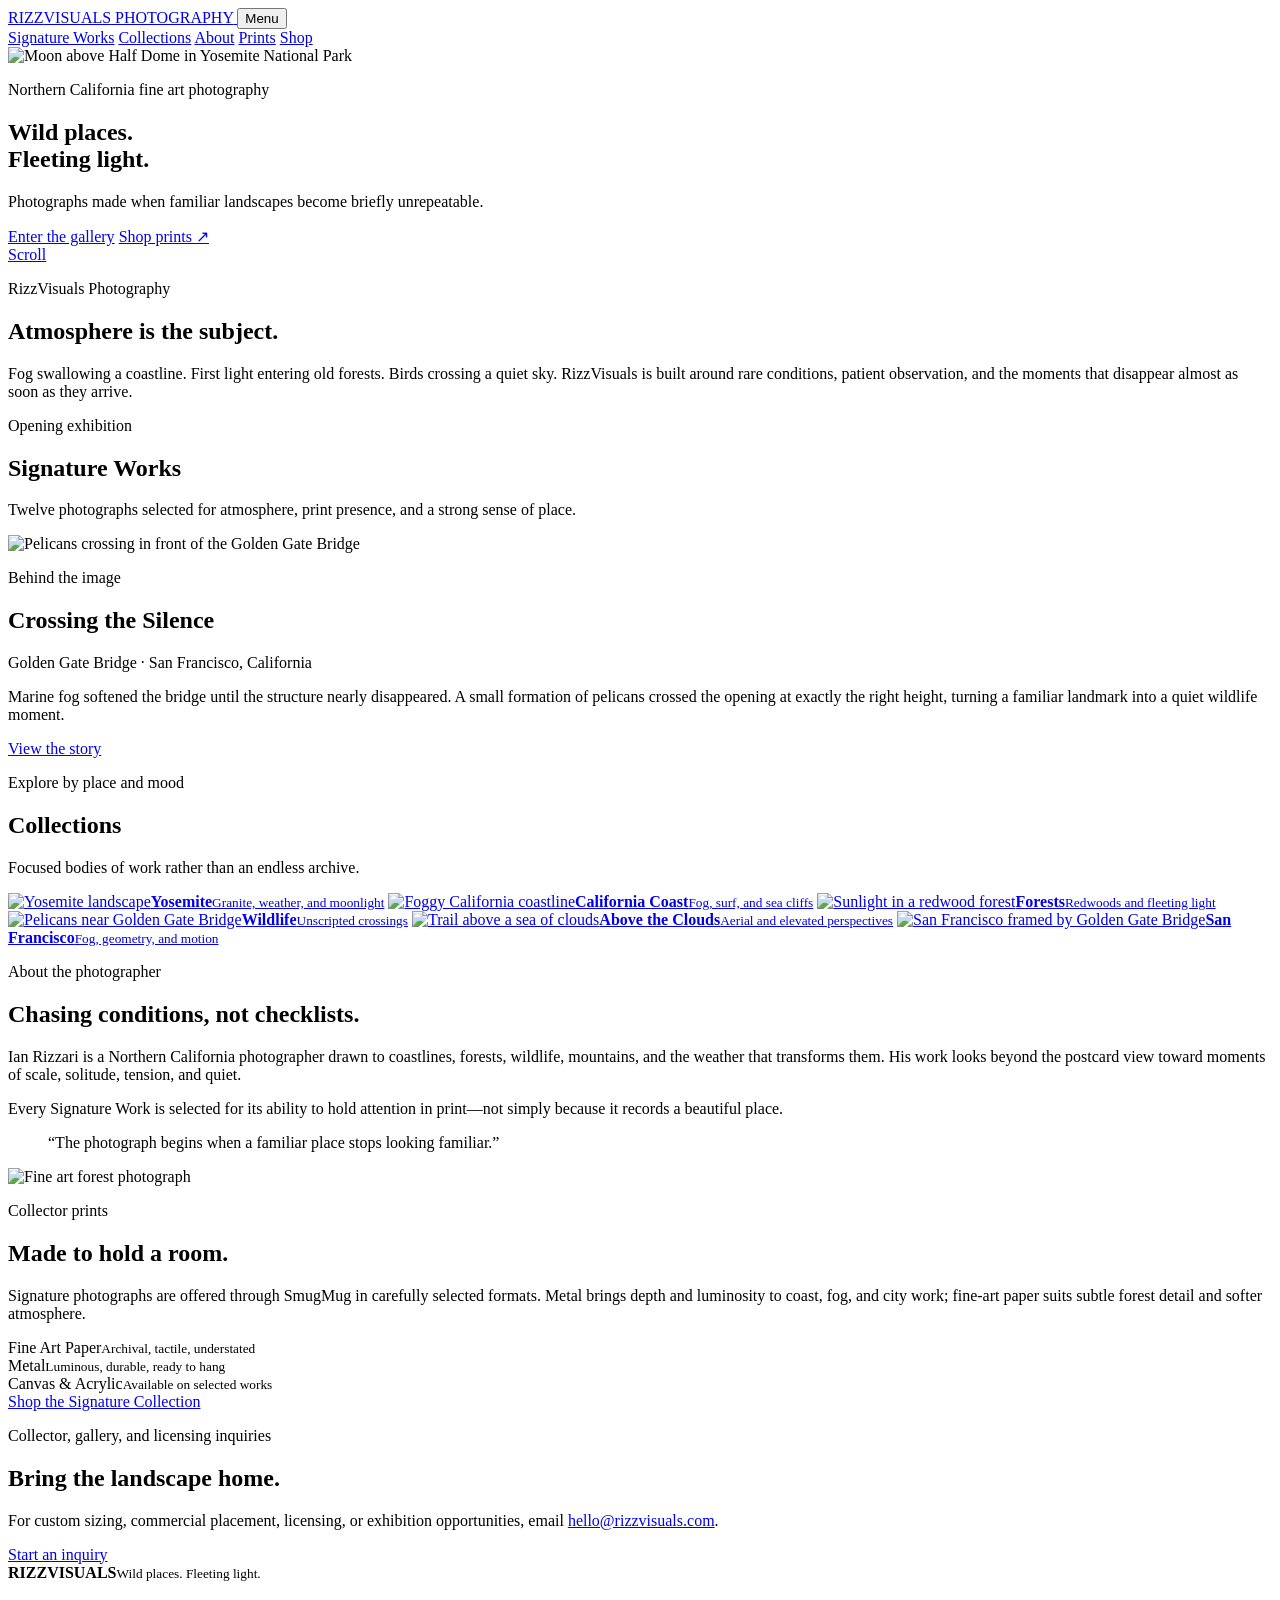
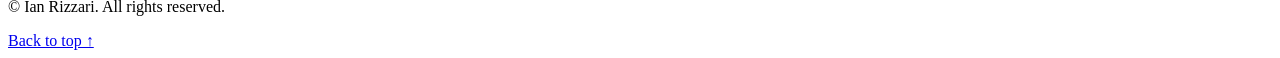
==== commit 2597bd00: "Add files via upload" ====
--- a/index.html
+++ b/index.html
@@ -1,11 +1,132 @@
-<!doctype html><html lang="en"><head><meta charset="utf-8"><meta name="viewport" content="width=device-width,initial-scale=1"><meta name="description" content="Rizzvisuals fine art photography"><title>Rizzvisuals | Fine Art Photography</title><link rel="preconnect" href="https://fonts.googleapis.com"><link rel="preconnect" href="https://fonts.gstatic.com" crossorigin><link href="https://fonts.googleapis.com/css2?family=DM+Sans:wght@400;500;600&family=Playfair+Display:wght@500;600&display=swap" rel="stylesheet"><link rel="stylesheet" href="styles.css"></head><body>
-<header><a class="brand" href="#top">RIZZVISUALS</a><button id="menu">Menu</button><nav><a href="#collections">Collections</a><a href="#featured">Featured</a><a href="#about">About</a><a data-shop href="#">Shop Prints</a></nav></header>
-<main id="top"><section class="hero"><div id="heroSlides"></div><div class="shade"></div><div class="heroCopy"><p class="eyebrow">Fine Art Photography</p><h1>Atmosphere.<br>Silence.<br>Wild light.</h1><p>California landscapes and fleeting moments shaped by fog, weather, coastlines, forests, and sky.</p><div class="actions"><a class="btn light" href="#collections">Enter the Collections</a><a class="btn" data-shop href="#">Shop Prints</a></div></div><div id="heroCredit"></div></section>
-<section class="section" id="collections"><div class="sectionHead"><div><p class="eyebrow">The Work</p><h2>Collections</h2></div><p>A series of visual rooms, each shaped by a different kind of place, weather, and light.</p></div><div id="collectionGrid" class="collectionGrid"></div></section>
-<section class="featured" id="featured"><div class="featuredIntro"><p class="eyebrow">Featured Work</p><h2>Slow moments,<br>made permanent.</h2><p>Each photograph begins with waiting: for fog to open, the moon to rise, a bird to cross the frame, or the last light to find the landscape.</p></div><div id="featuredStack" class="featuredStack"></div></section>
-<section class="quote">“The landscape is never still. The photograph is the moment it briefly becomes one thing.”</section>
-<section class="about" id="about"><img src="04-into-the-light.jpg" alt="Light moving through a forest"><div><p class="eyebrow">About</p><h2>Photographs shaped by patience and place.</h2><p>Rizzvisuals is the work of Northern California photographer Ian Rizzari. The collection follows the changing atmosphere of the West—from coastal fog and ancient forests to mountain light, night skies, wildlife, and weather.</p><p>The goal is simple: preserve moments that would otherwise disappear within seconds.</p><a data-shop href="#">Explore available prints ↗</a></div></section>
-<section class="section prints"><div><p class="eyebrow">Fine Art Prints</p><h2>Bring the landscape home.</h2><p>Selected photographs are available through the Rizzvisuals SmugMug store.</p></div><a class="btn light" data-shop href="#">Shop the Collection</a></section></main>
-<footer><span>RIZZVISUALS</span><span>© <span id="year"></span> Ian Rizzari</span></footer>
-<dialog id="artDialog"><button id="close">×</button><img id="dialogImg" alt=""><div><p class="eyebrow" id="dialogCollection"></p><h2 id="dialogTitle"></h2><p id="dialogText"></p><a class="btn light" id="dialogBuy" target="_blank" rel="noopener">Buy Print</a></div></dialog>
-<script src="site-config.js"></script><script src="app.js"></script></body></html>
+<!doctype html>
+<html lang="en">
+<head>
+  <meta charset="utf-8">
+  <meta name="viewport" content="width=device-width,initial-scale=1">
+  <meta name="description" content="RizzVisuals — fine art photography shaped by fog, weather, wild places, and fleeting light.">
+  <meta name="theme-color" content="#0a0a0a">
+  <title>RizzVisuals | Fine Art Photography</title>
+  <link rel="preconnect" href="https://fonts.googleapis.com">
+  <link rel="preconnect" href="https://fonts.gstatic.com" crossorigin>
+  <link href="https://fonts.googleapis.com/css2?family=Cormorant+Garamond:wght@400;500;600&family=Inter:wght@300;400;500;600&display=swap" rel="stylesheet">
+  <link rel="stylesheet" href="assets/style.css">
+</head>
+<body>
+  <header class="site-header">
+    <a class="brand" href="#home" aria-label="RizzVisuals home">
+      <span class="brand-name">RIZZ<span>VISUALS</span></span>
+      <span class="brand-sub">PHOTOGRAPHY</span>
+    </a>
+    <button class="menu-btn" aria-expanded="false" aria-controls="site-nav">Menu</button>
+    <nav id="site-nav" class="nav" aria-label="Primary navigation">
+      <a href="#signature">Signature Works</a>
+      <a href="#collections">Collections</a>
+      <a href="#about">About</a>
+      <a href="#prints">Prints</a>
+      <a class="nav-shop" href="https://rizzvisuals.smugmug.com/Signature-Collection-1" target="_blank" rel="noopener">Shop</a>
+    </nav>
+  </header>
+
+  <main>
+    <section class="hero" id="home" aria-labelledby="hero-title">
+      <img src="assets/images/hero-half-dome.jpg" alt="Moon above Half Dome in Yosemite National Park">
+      <div class="hero-shade"></div>
+      <div class="hero-copy reveal">
+        <p class="eyebrow">Northern California fine art photography</p>
+        <h1 id="hero-title">Wild places.<br>Fleeting light.</h1>
+        <p class="hero-lead">Photographs made when familiar landscapes become briefly unrepeatable.</p>
+        <div class="hero-actions">
+          <a class="button light" href="#signature">Enter the gallery</a>
+          <a class="text-link" href="https://rizzvisuals.smugmug.com/Signature-Collection-1" target="_blank" rel="noopener">Shop prints ↗</a>
+        </div>
+      </div>
+      <a class="scroll-cue" href="#intro" aria-label="Scroll to introduction">Scroll</a>
+    </section>
+
+    <section class="intro section-pad" id="intro">
+      <p class="eyebrow">RizzVisuals Photography</p>
+      <h2 class="reveal">Atmosphere is the subject.</h2>
+      <p class="lead reveal">Fog swallowing a coastline. First light entering old forests. Birds crossing a quiet sky. RizzVisuals is built around rare conditions, patient observation, and the moments that disappear almost as soon as they arrive.</p>
+    </section>
+
+    <section class="signature section-pad" id="signature">
+      <div class="section-heading reveal">
+        <div>
+          <p class="eyebrow">Opening exhibition</p>
+          <h2>Signature Works</h2>
+        </div>
+        <p>Twelve photographs selected for atmosphere, print presence, and a strong sense of place.</p>
+      </div>
+      <div class="gallery" id="signature-grid"></div>
+    </section>
+
+    <section class="featured-story">
+      <div class="featured-image reveal">
+        <img src="assets/images/crossing-the-silence.jpg" alt="Pelicans crossing in front of the Golden Gate Bridge">
+      </div>
+      <div class="featured-copy reveal">
+        <p class="eyebrow">Behind the image</p>
+        <h2>Crossing the Silence</h2>
+        <p class="location">Golden Gate Bridge · San Francisco, California</p>
+        <p>Marine fog softened the bridge until the structure nearly disappeared. A small formation of pelicans crossed the opening at exactly the right height, turning a familiar landmark into a quiet wildlife moment.</p>
+        <a class="button dark" href="artwork.html?id=crossing-the-silence">View the story</a>
+      </div>
+    </section>
+
+    <section class="collections section-pad" id="collections">
+      <div class="section-heading reveal">
+        <div><p class="eyebrow">Explore by place and mood</p><h2>Collections</h2></div>
+        <p>Focused bodies of work rather than an endless archive.</p>
+      </div>
+      <div class="collection-grid">
+        <a class="collection-card reveal" href="#signature" data-filter="Yosemite"><img src="assets/images/hero-half-dome.jpg" alt="Yosemite landscape"><span><b>Yosemite</b><small>Granite, weather, and moonlight</small></span></a>
+        <a class="collection-card reveal" href="#signature" data-filter="Coast"><img src="assets/images/coastal-cypress.jpg" alt="Foggy California coastline"><span><b>California Coast</b><small>Fog, surf, and sea cliffs</small></span></a>
+        <a class="collection-card reveal" href="#signature" data-filter="Forest"><img src="assets/images/between-giants.jpg" alt="Sunlight in a redwood forest"><span><b>Forests</b><small>Redwoods and fleeting light</small></span></a>
+        <a class="collection-card reveal" href="#signature" data-filter="Wildlife"><img src="assets/images/crossing-the-silence.jpg" alt="Pelicans near Golden Gate Bridge"><span><b>Wildlife</b><small>Unscripted crossings</small></span></a>
+        <a class="collection-card reveal" href="#signature" data-filter="Aerial"><img src="assets/images/above-the-clouds.jpg" alt="Trail above a sea of clouds"><span><b>Above the Clouds</b><small>Aerial and elevated perspectives</small></span></a>
+        <a class="collection-card reveal" href="#signature" data-filter="Urban"><img src="assets/images/framed-city.jpg" alt="San Francisco framed by Golden Gate Bridge"><span><b>San Francisco</b><small>Fog, geometry, and motion</small></span></a>
+      </div>
+    </section>
+
+    <section class="about section-pad" id="about">
+      <div class="about-copy reveal">
+        <p class="eyebrow">About the photographer</p>
+        <h2>Chasing conditions, not checklists.</h2>
+        <p>Ian Rizzari is a Northern California photographer drawn to coastlines, forests, wildlife, mountains, and the weather that transforms them. His work looks beyond the postcard view toward moments of scale, solitude, tension, and quiet.</p>
+        <p>Every Signature Work is selected for its ability to hold attention in print—not simply because it records a beautiful place.</p>
+      </div>
+      <blockquote class="reveal">“The photograph begins when a familiar place stops looking familiar.”</blockquote>
+    </section>
+
+    <section class="prints" id="prints">
+      <div class="prints-image reveal"><img src="assets/images/between-giants.jpg" alt="Fine art forest photograph"></div>
+      <div class="prints-copy reveal">
+        <p class="eyebrow">Collector prints</p>
+        <h2>Made to hold a room.</h2>
+        <p>Signature photographs are offered through SmugMug in carefully selected formats. Metal brings depth and luminosity to coast, fog, and city work; fine-art paper suits subtle forest detail and softer atmosphere.</p>
+        <div class="format-list">
+          <div><span>Fine Art Paper</span><small>Archival, tactile, understated</small></div>
+          <div><span>Metal</span><small>Luminous, durable, ready to hang</small></div>
+          <div><span>Canvas & Acrylic</span><small>Available on selected works</small></div>
+        </div>
+        <a class="button dark" href="https://rizzvisuals.smugmug.com/Signature-Collection-1" target="_blank" rel="noopener">Shop the Signature Collection</a>
+      </div>
+    </section>
+
+    <section class="contact section-pad" id="contact">
+      <p class="eyebrow">Collector, gallery, and licensing inquiries</p>
+      <h2 class="reveal">Bring the landscape home.</h2>
+      <p class="reveal">For custom sizing, commercial placement, licensing, or exhibition opportunities, email <a href="mailto:hello@rizzvisuals.com">hello@rizzvisuals.com</a>.</p>
+      <a class="button light reveal" href="mailto:hello@rizzvisuals.com?subject=RizzVisuals%20Inquiry">Start an inquiry</a>
+    </section>
+  </main>
+
+  <footer>
+    <div><strong>RIZZ<span>VISUALS</span></strong><small>Wild places. Fleeting light.</small></div>
+    <p>© <span id="year"></span> Ian Rizzari. All rights reserved.</p>
+    <a href="#home">Back to top ↑</a>
+  </footer>
+
+  <script src="assets/site.js"></script>
+</body>
+</html>
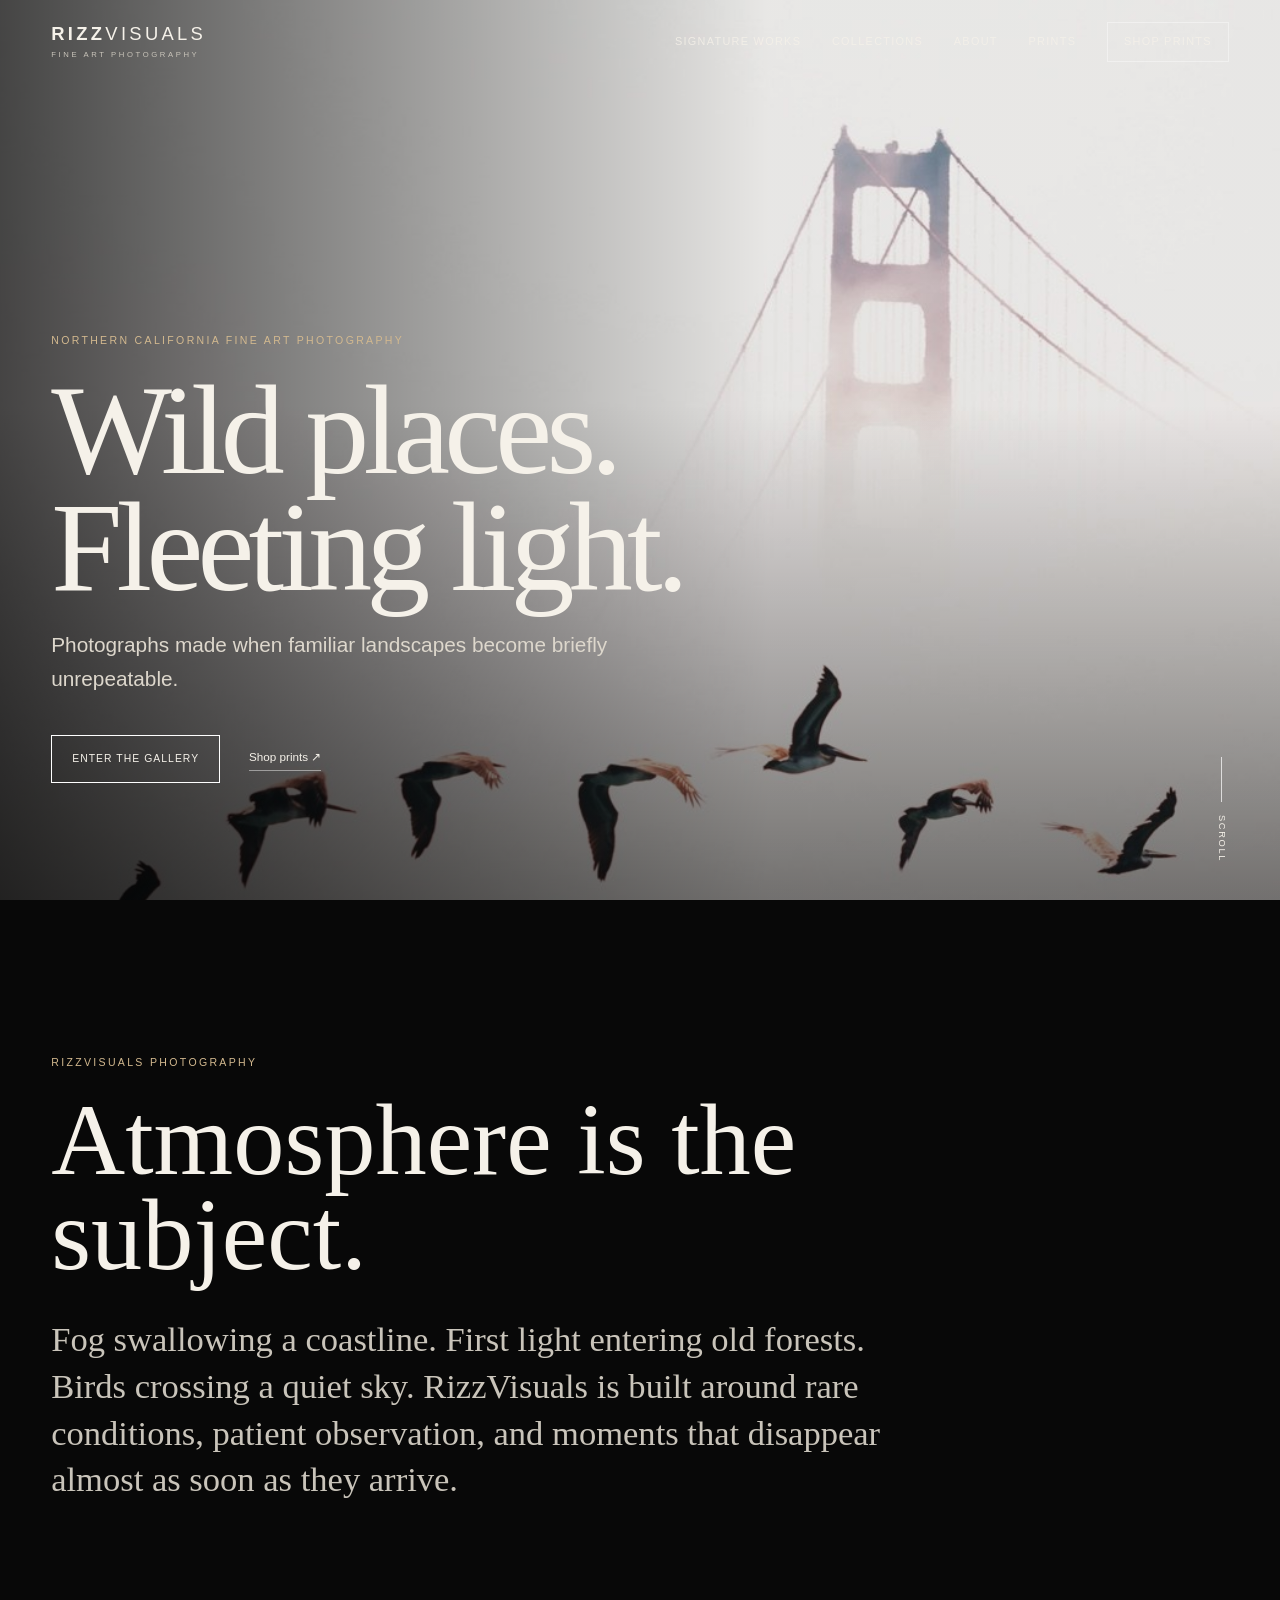
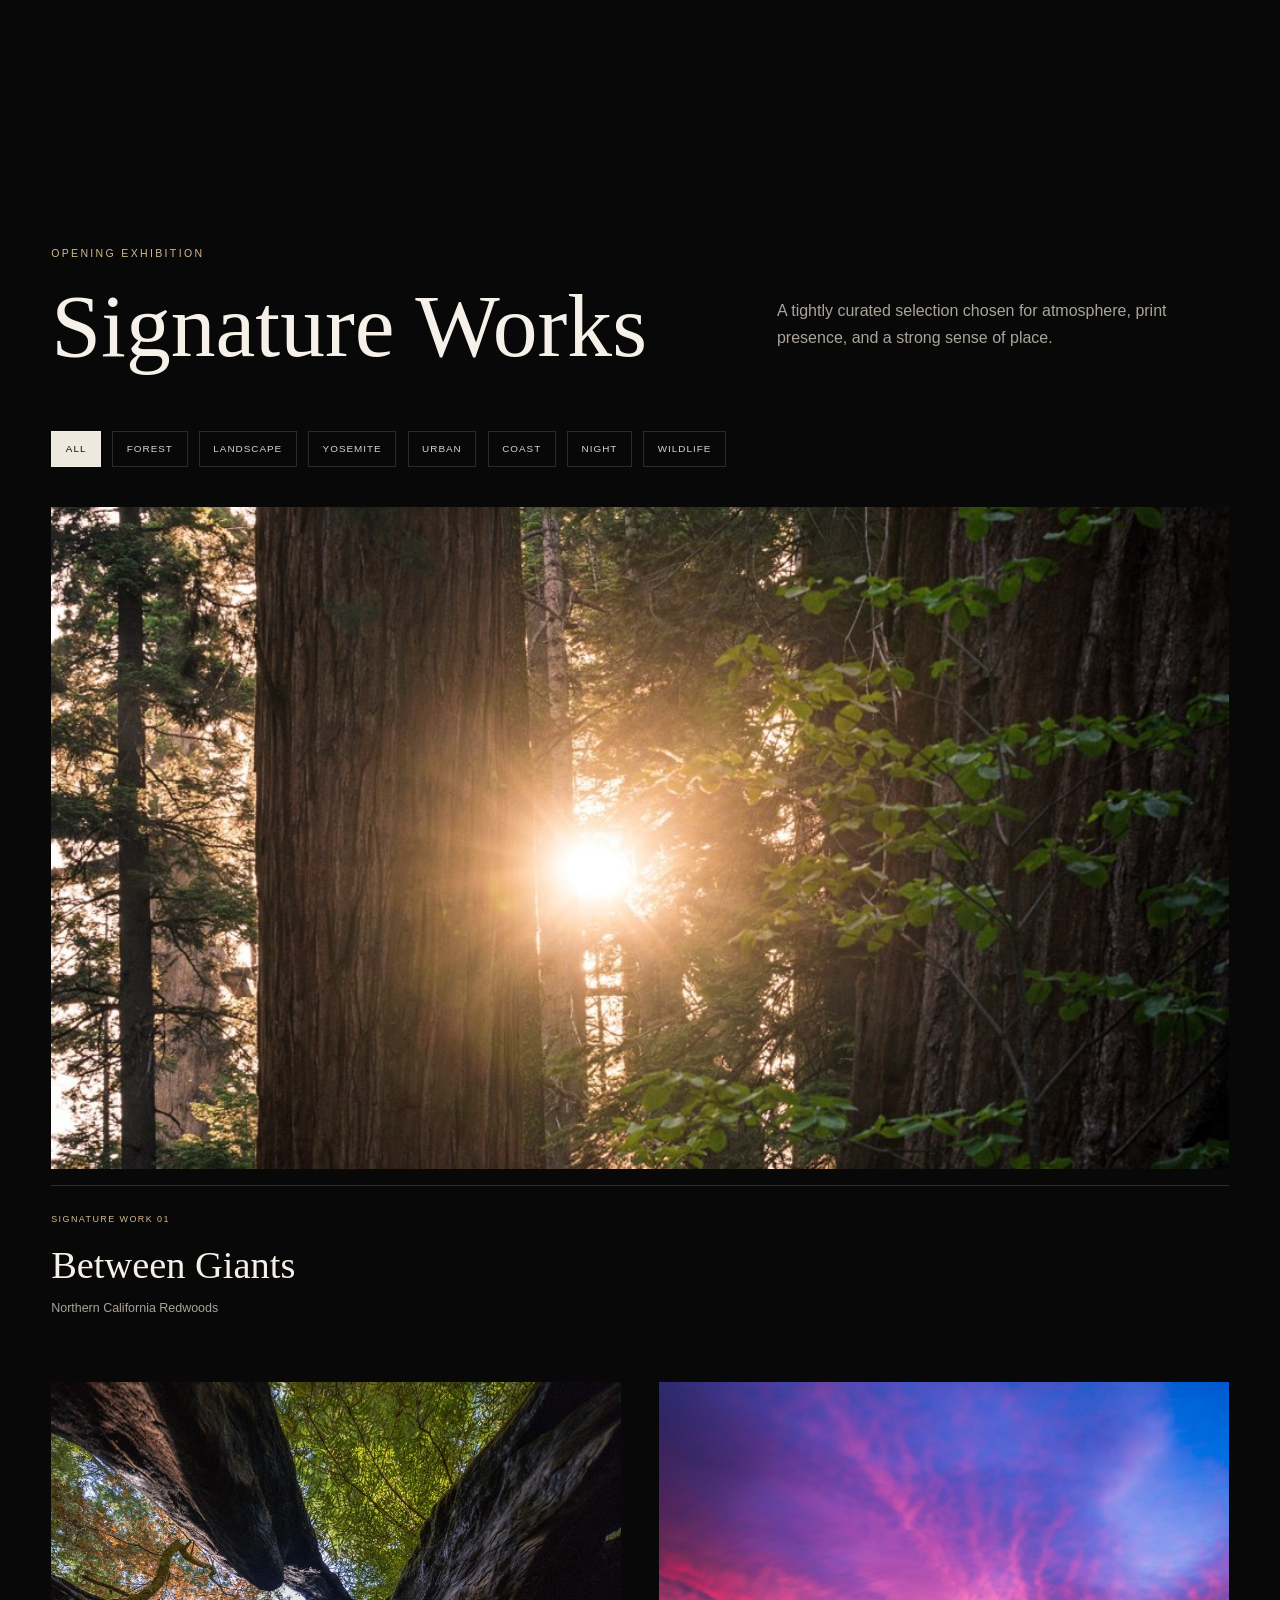
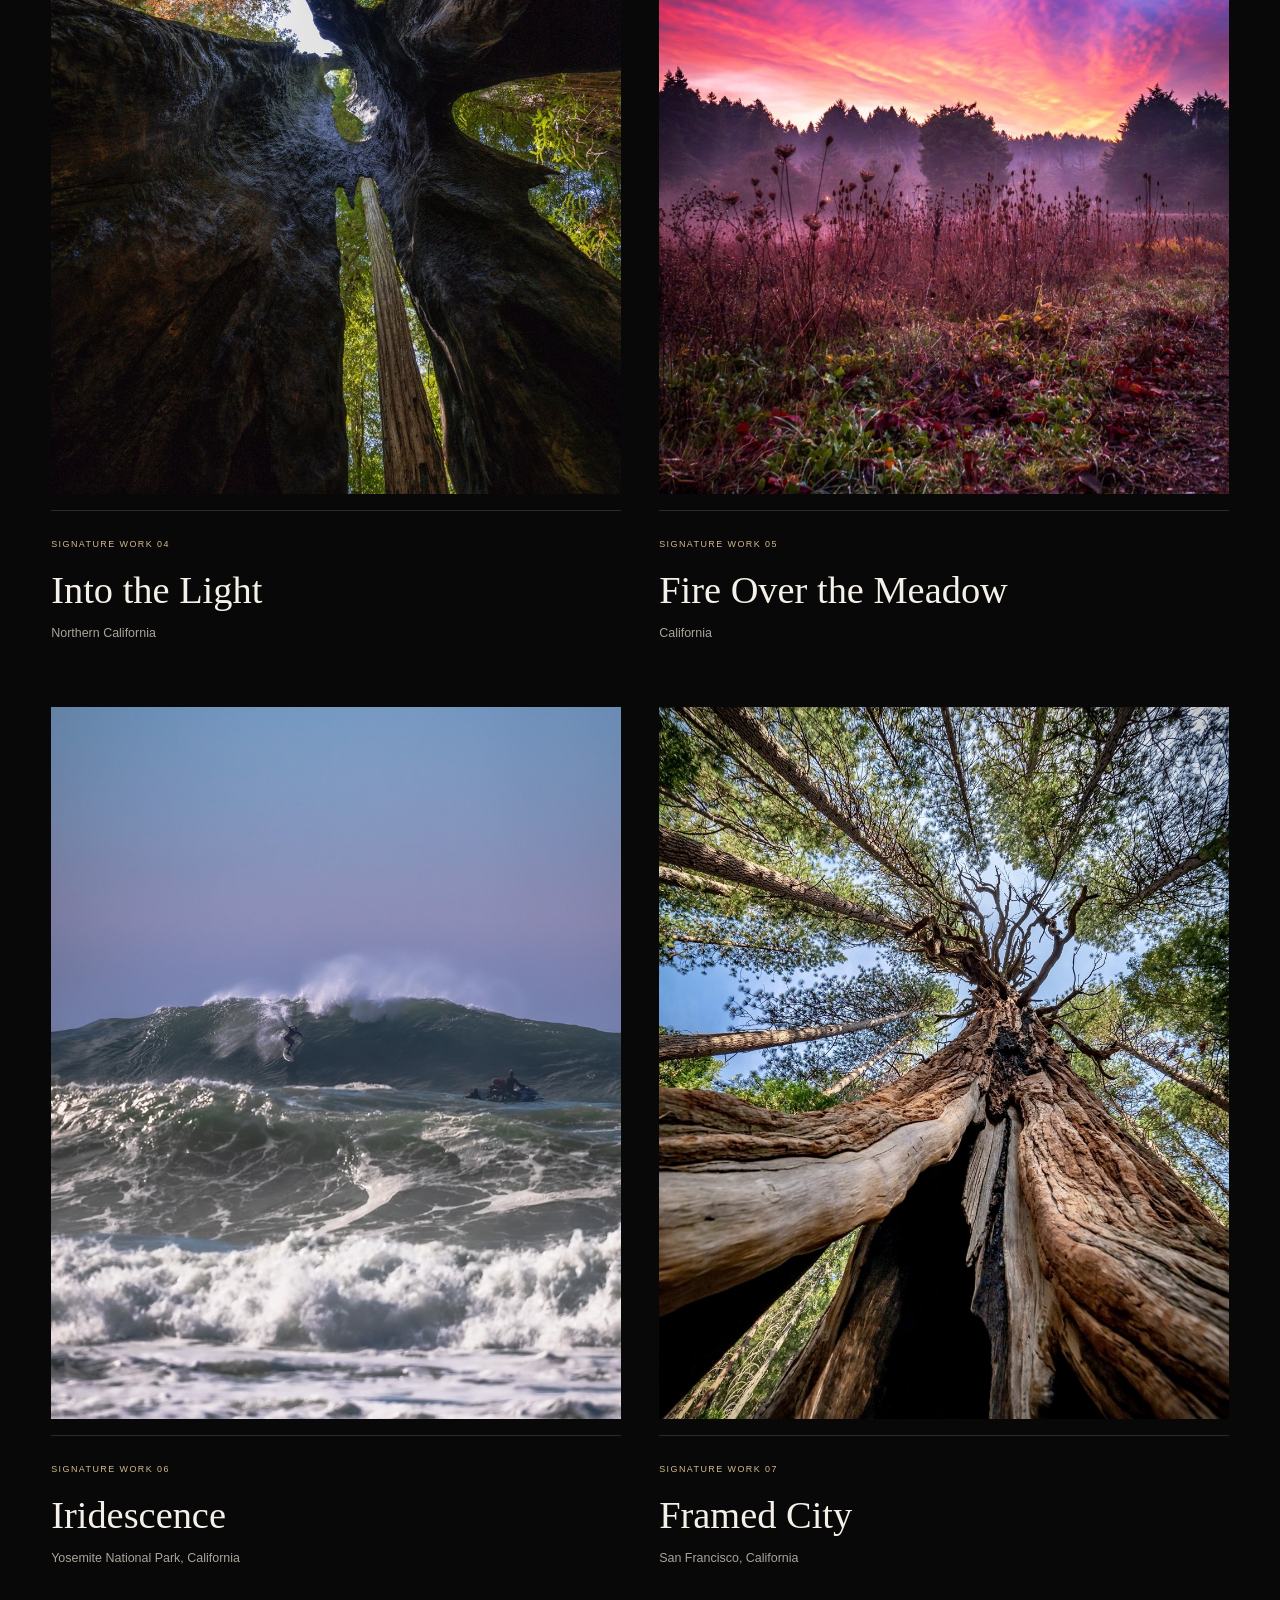
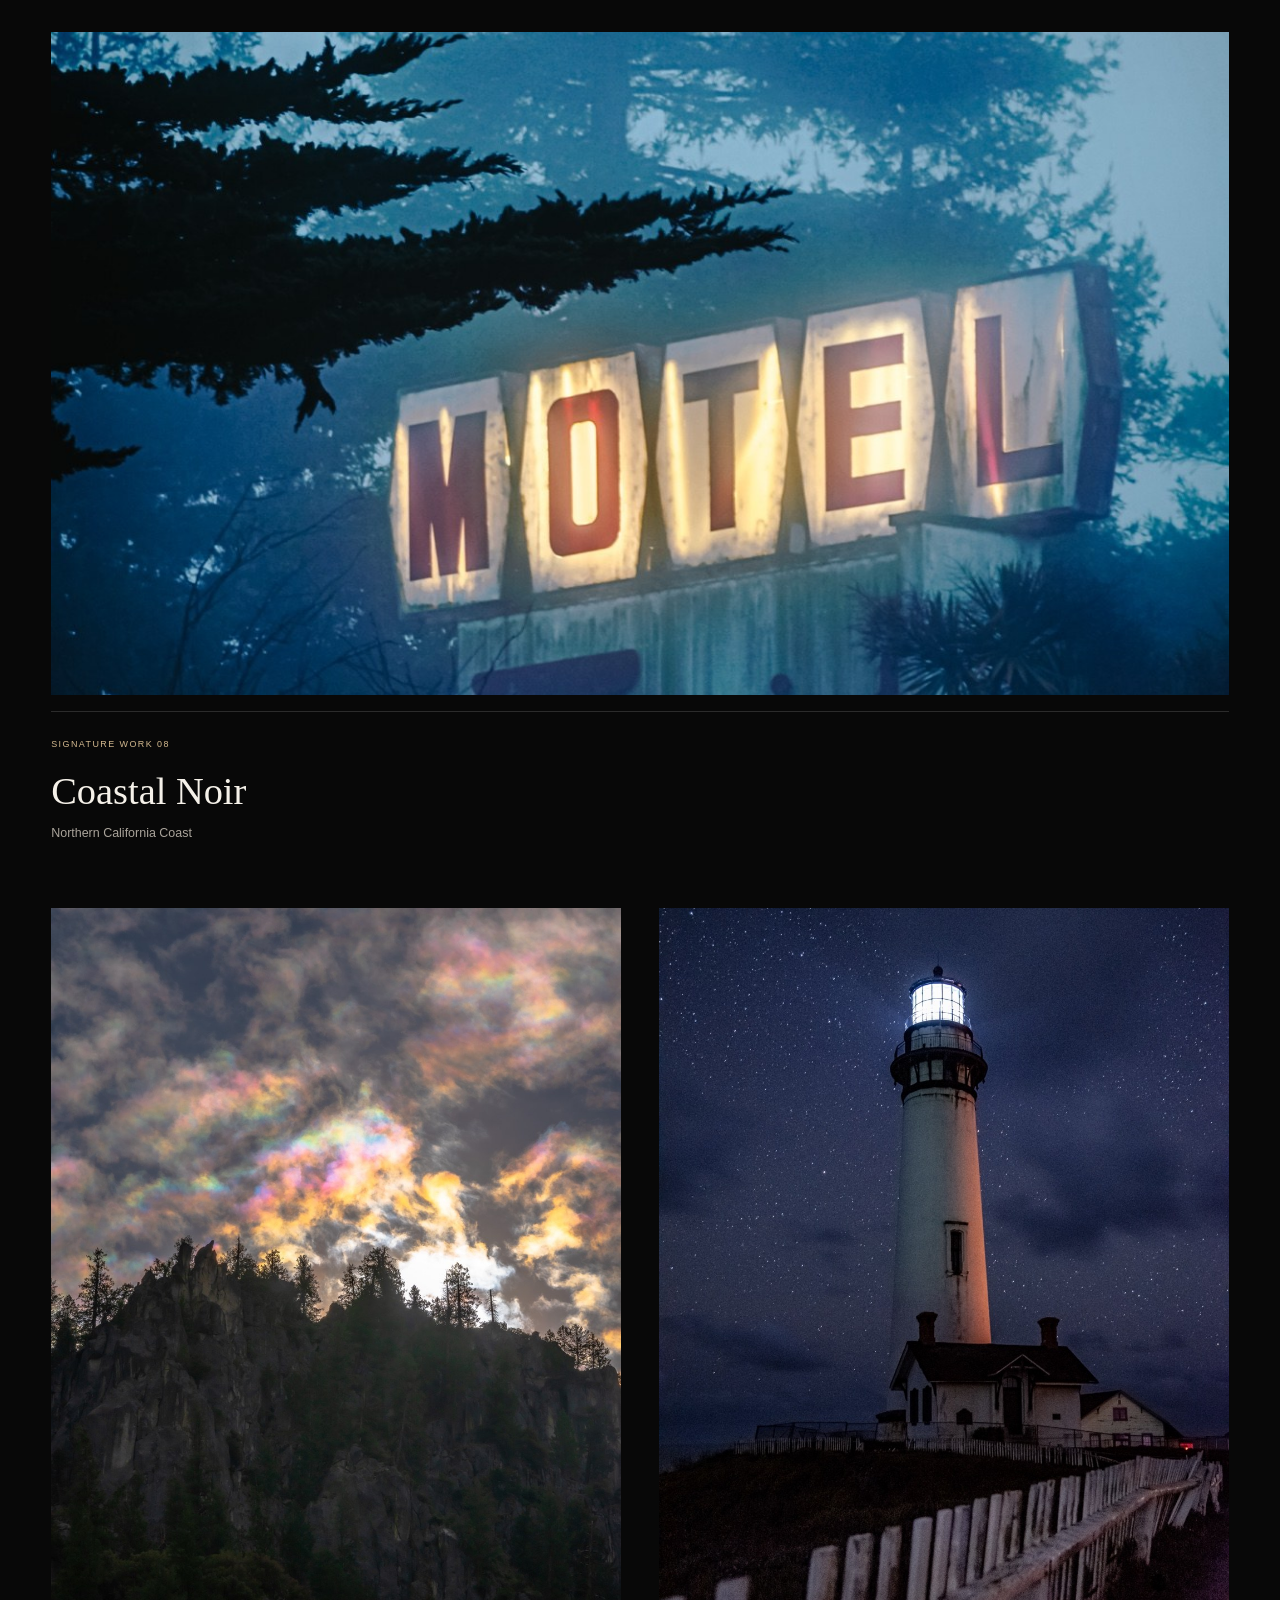
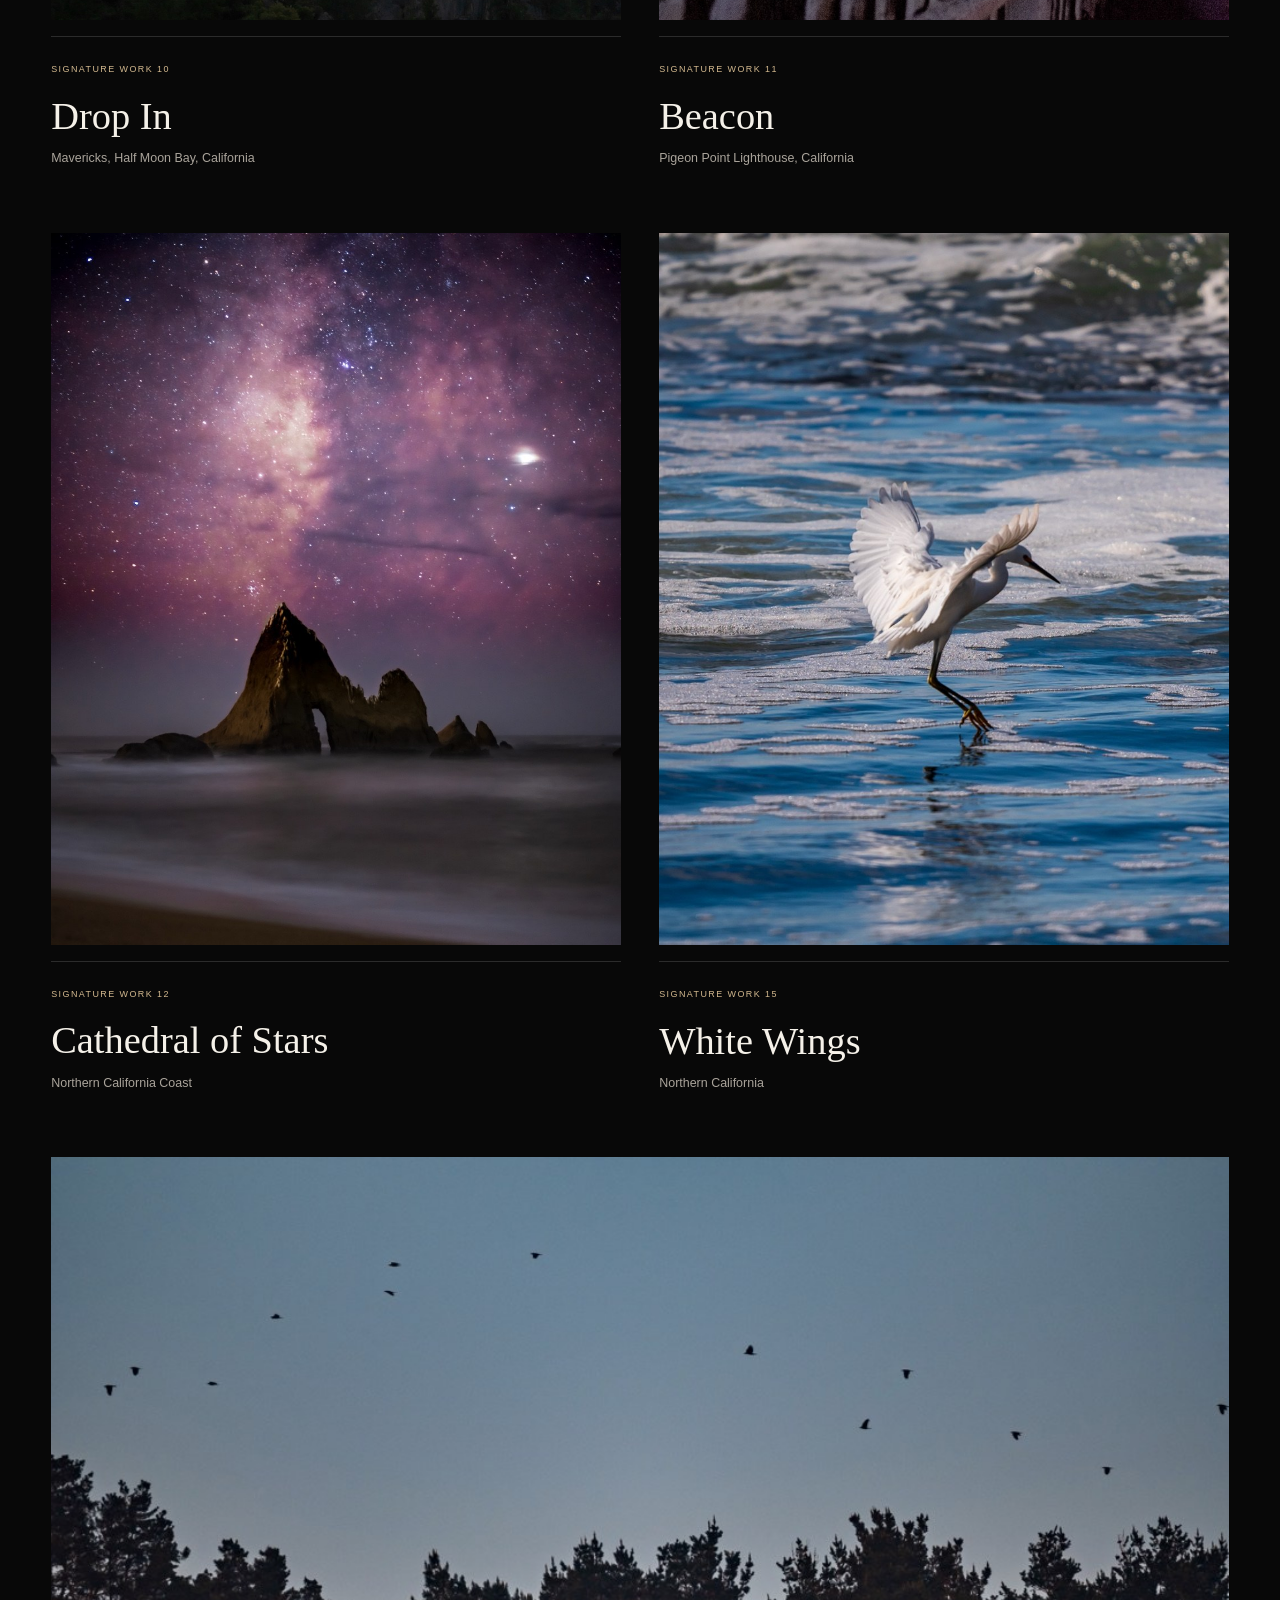
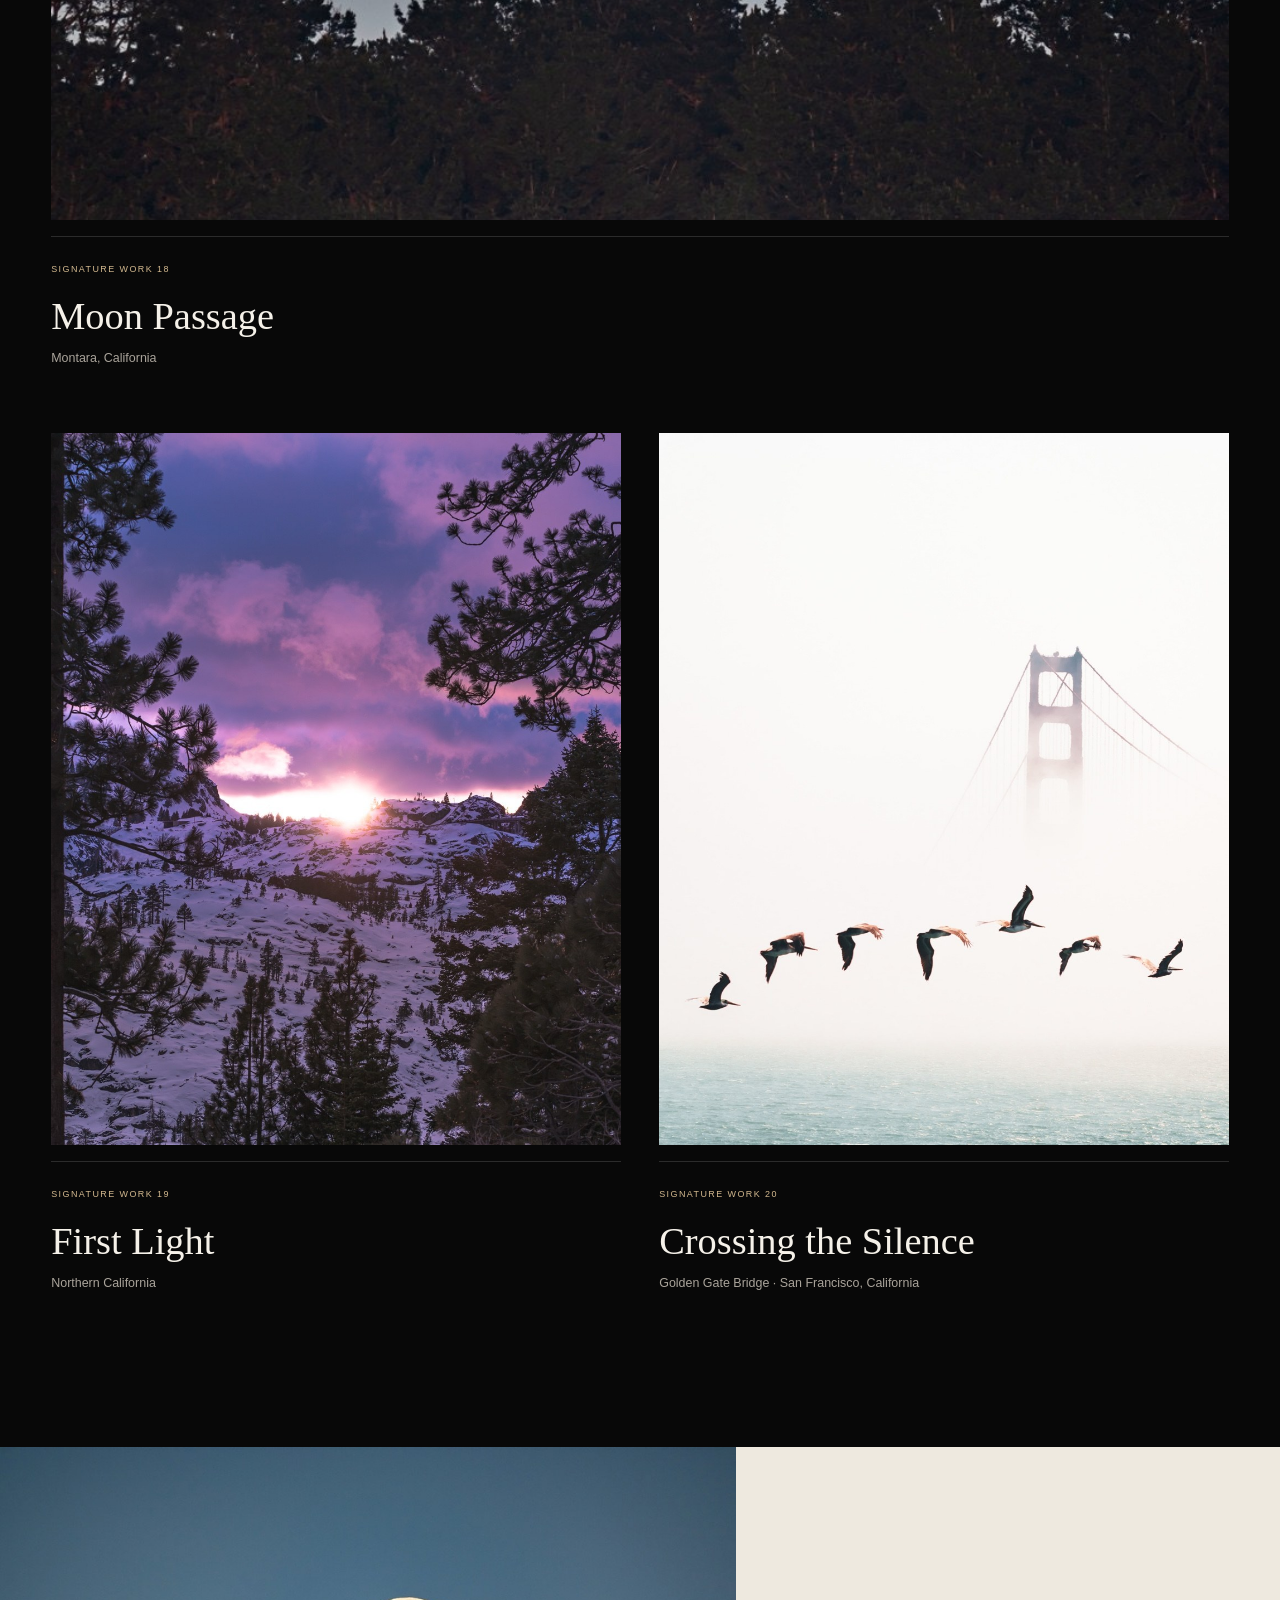
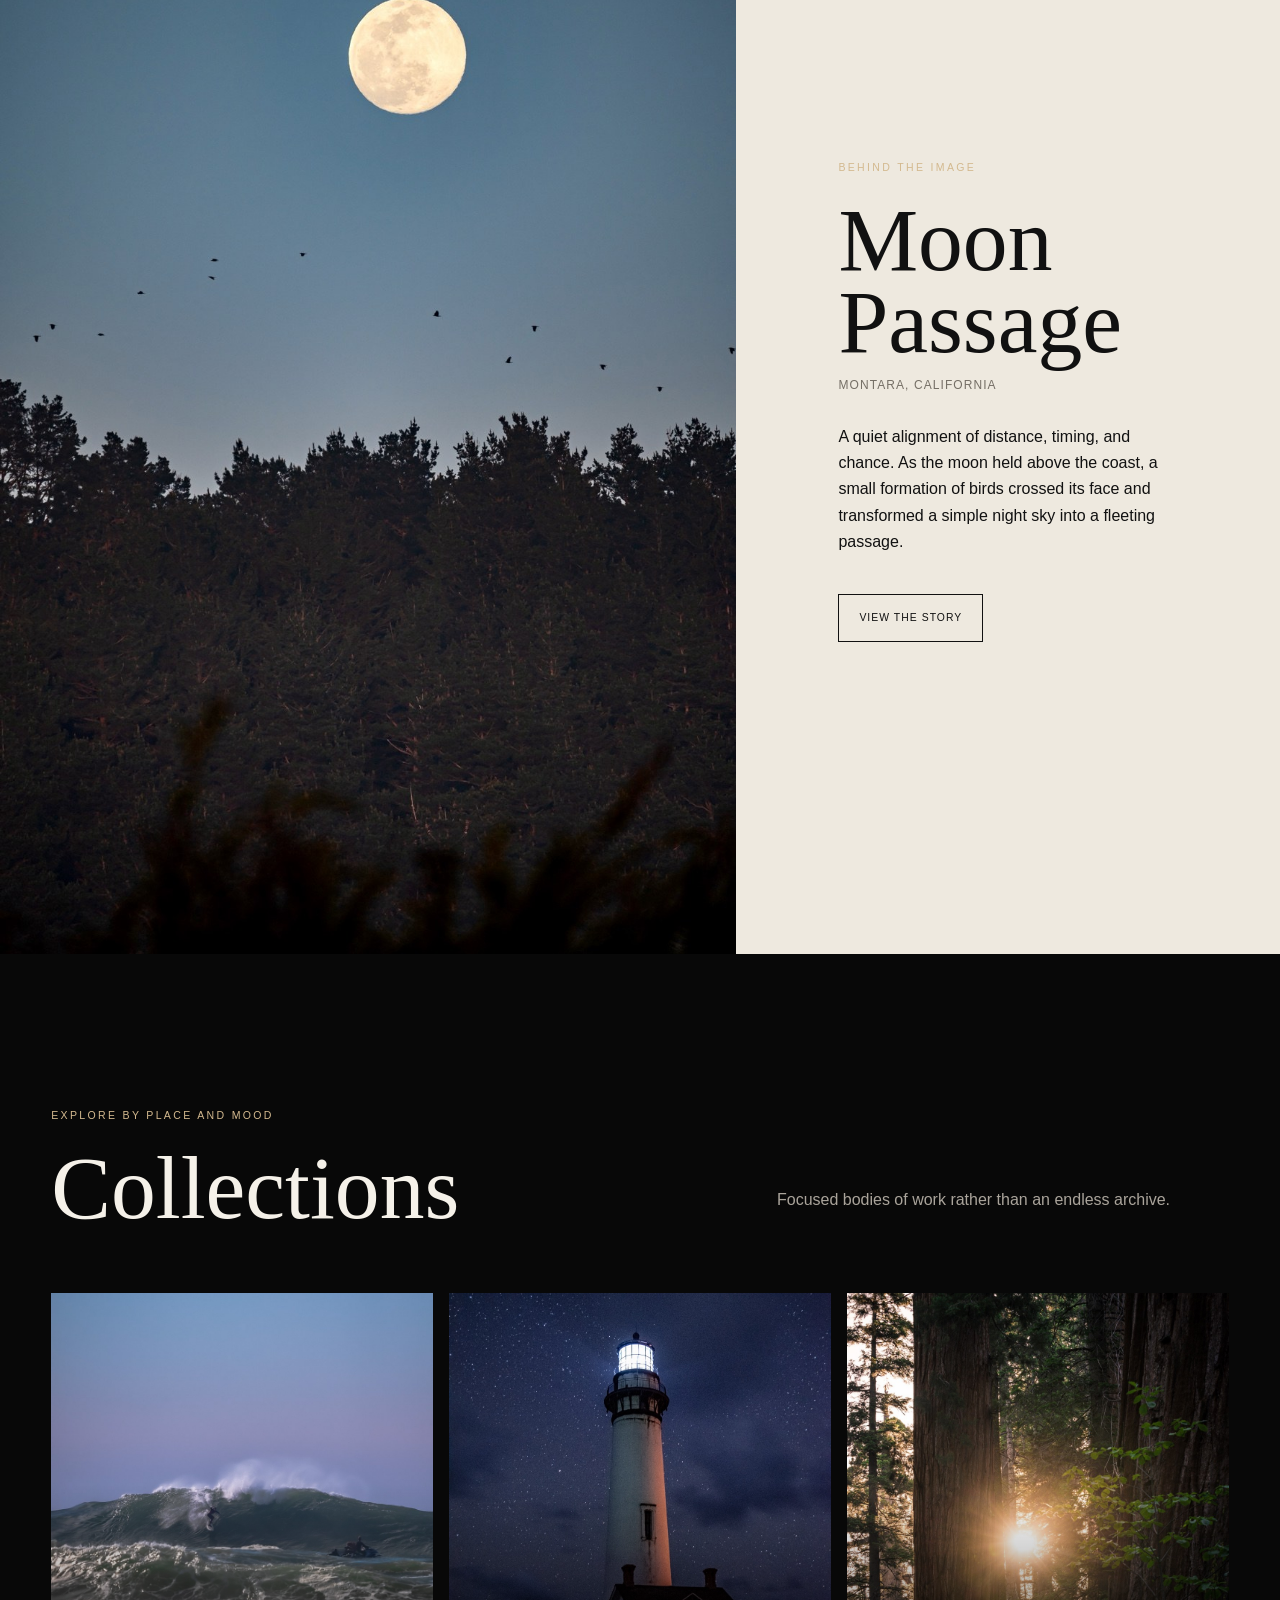
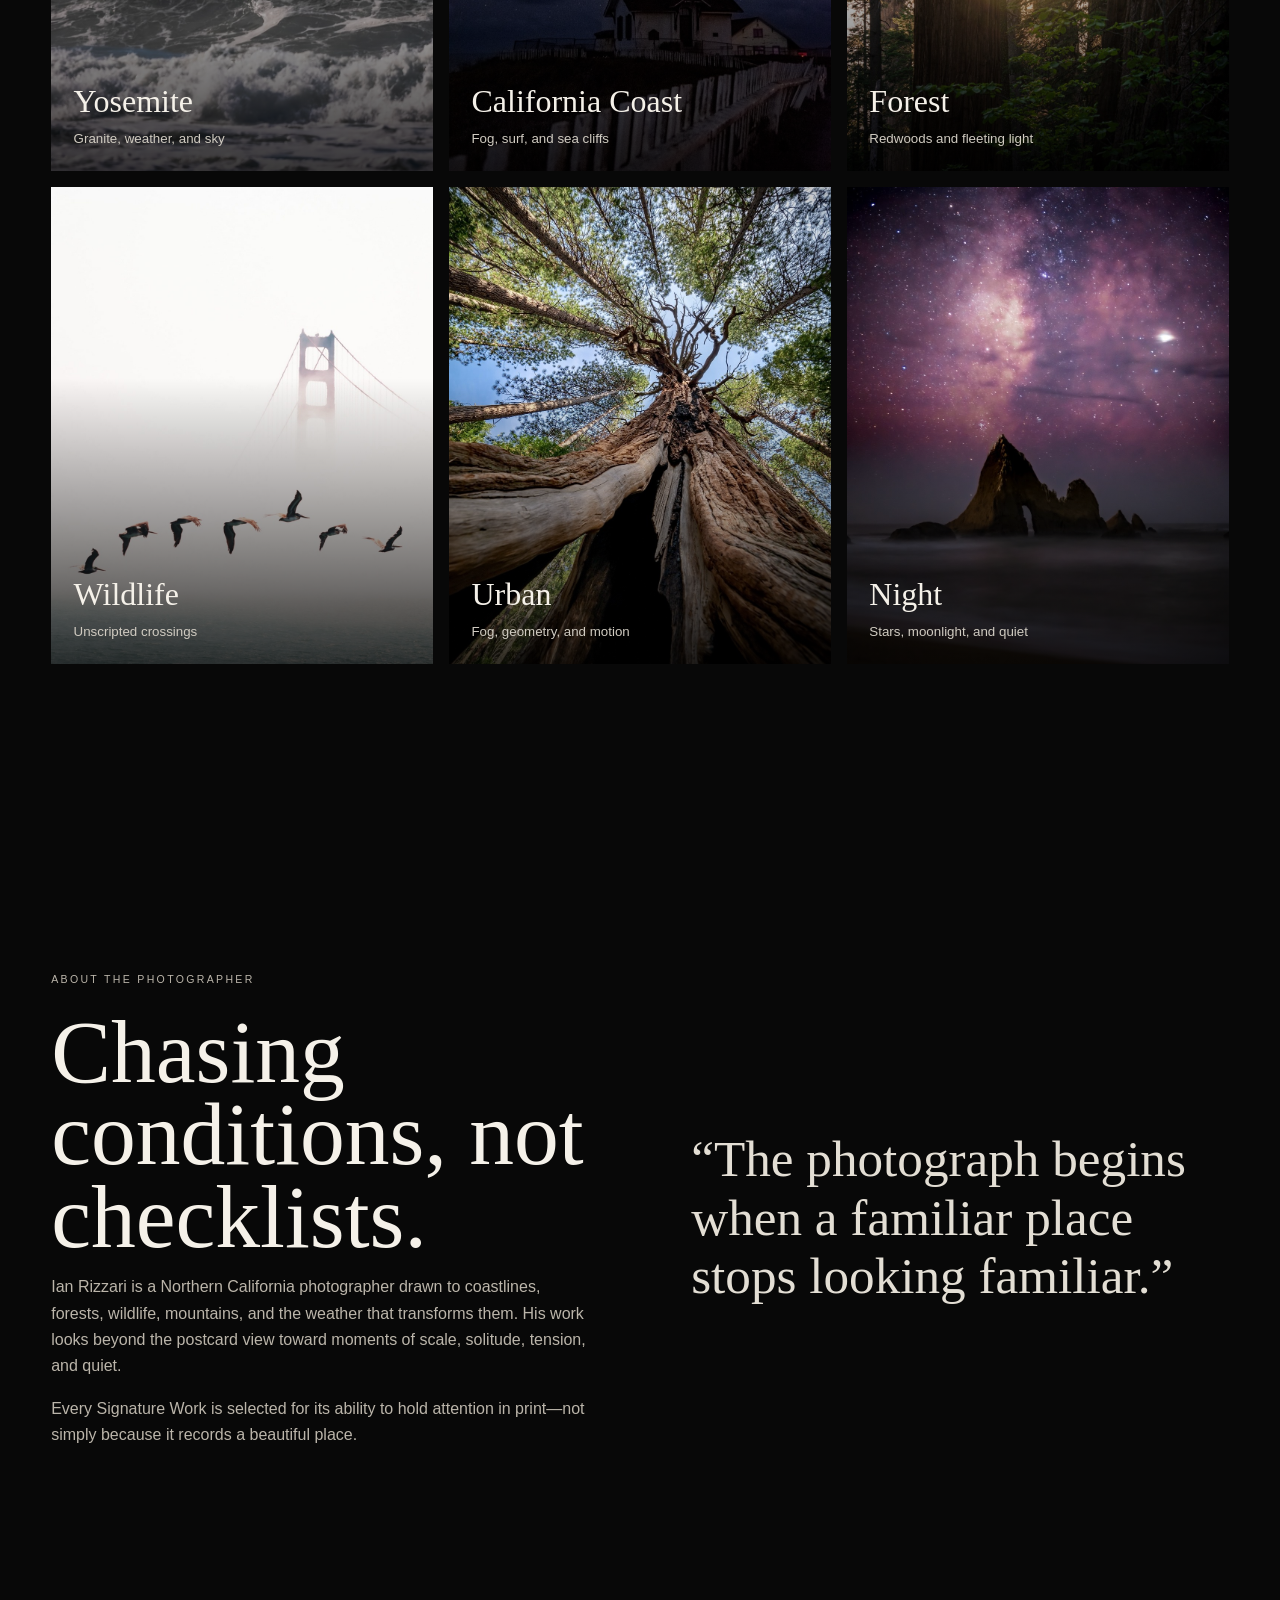
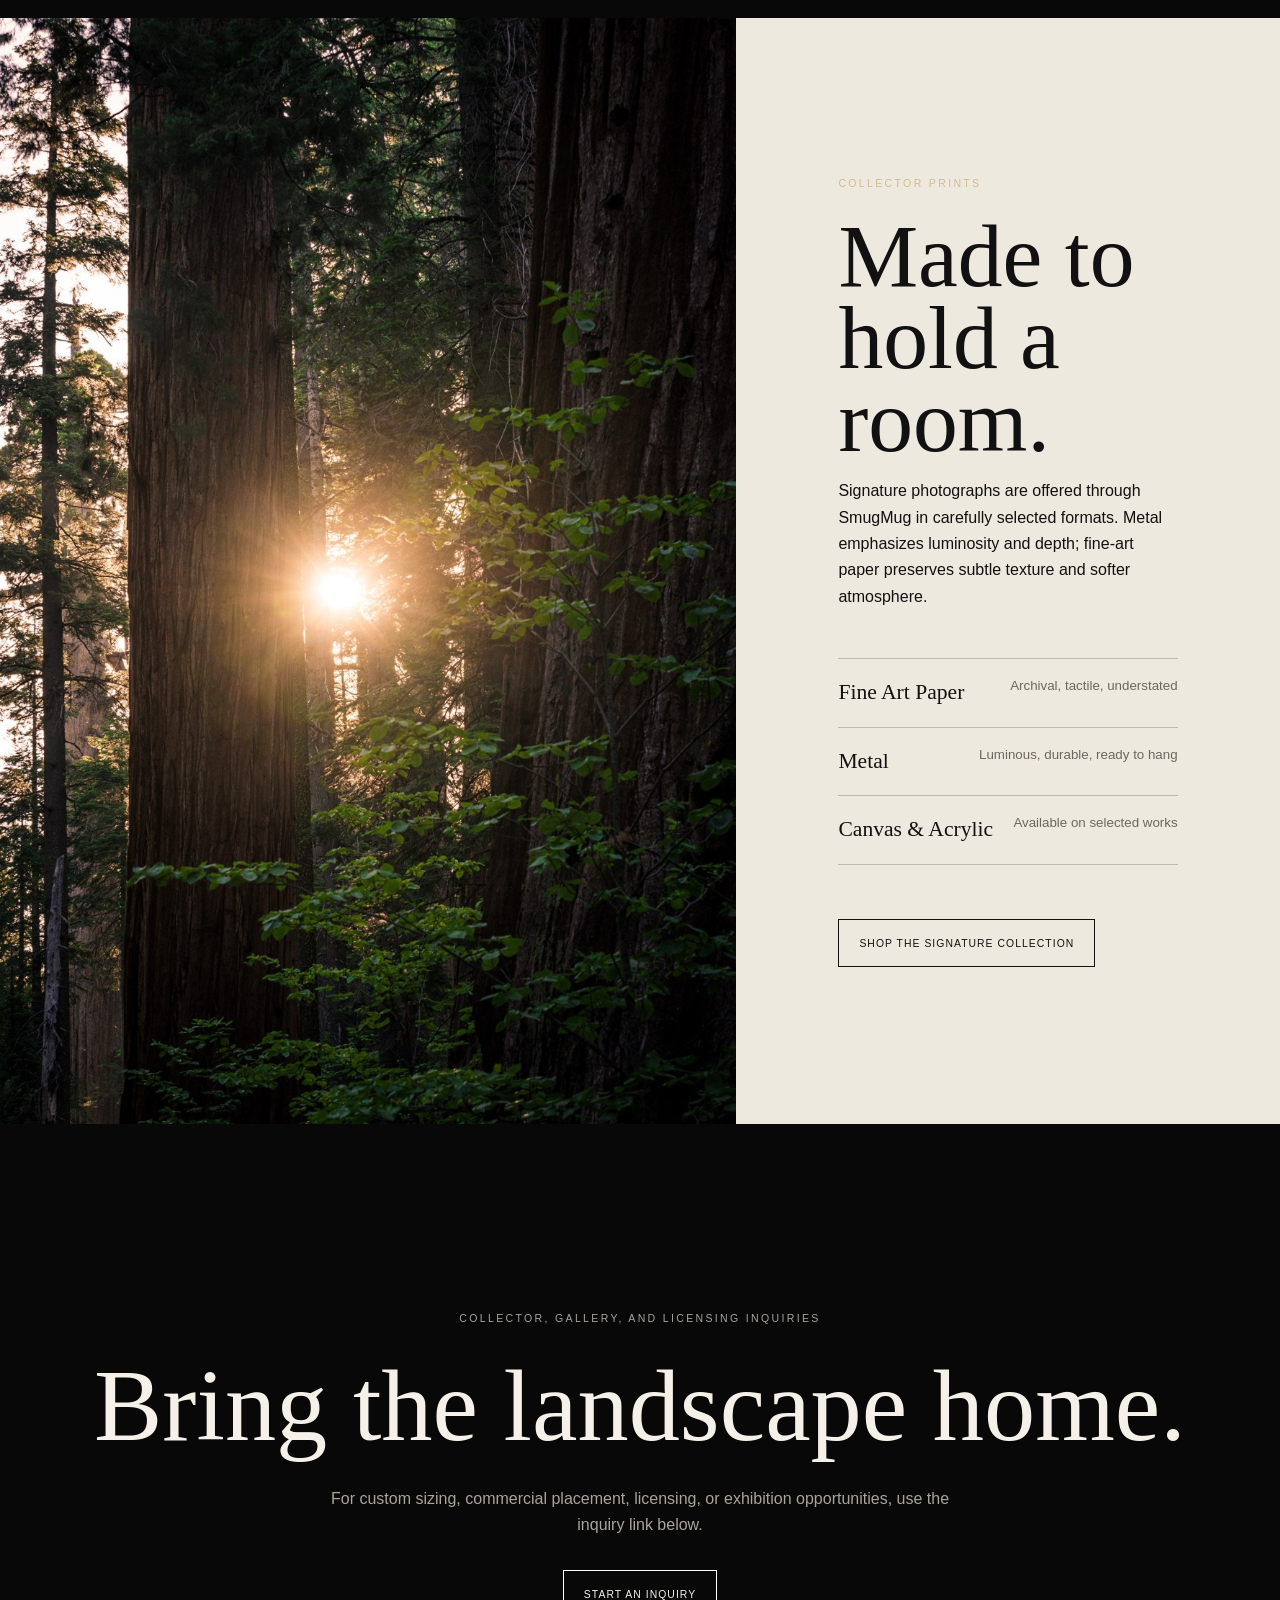
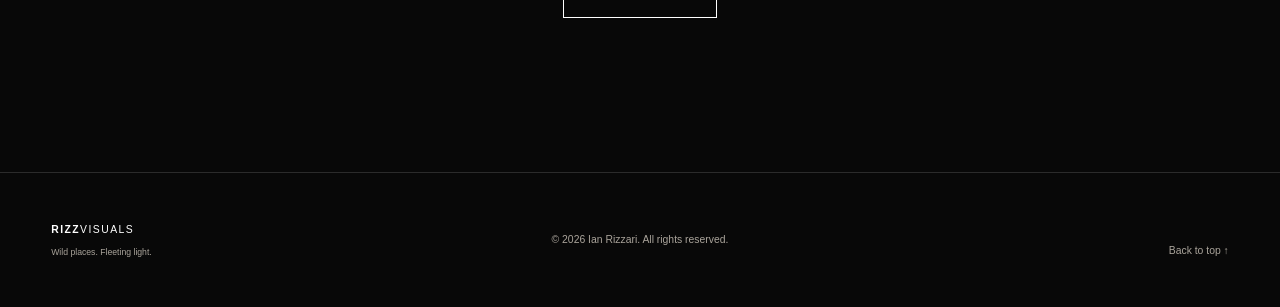
==== commit 47d75d20: "Add files via upload" ====
--- a/index.html
+++ b/index.html
@@ -2,34 +2,40 @@
 <html lang="en">
 <head>
   <meta charset="utf-8">
-  <meta name="viewport" content="width=device-width,initial-scale=1">
+  <meta name="viewport" content="width=device-width,initial-scale=1,viewport-fit=cover">
   <meta name="description" content="RizzVisuals — fine art photography shaped by fog, weather, wild places, and fleeting light.">
-  <meta name="theme-color" content="#0a0a0a">
+  <meta name="theme-color" content="#080808">
+  <meta property="og:title" content="RizzVisuals | Fine Art Photography">
+  <meta property="og:description" content="Wild places. Fleeting light. Fine art photography from Northern California and beyond.">
+  <meta property="og:image" content="20-crossing-the-silence.jpg">
   <title>RizzVisuals | Fine Art Photography</title>
   <link rel="preconnect" href="https://fonts.googleapis.com">
   <link rel="preconnect" href="https://fonts.gstatic.com" crossorigin>
   <link href="https://fonts.googleapis.com/css2?family=Cormorant+Garamond:wght@400;500;600&family=Inter:wght@300;400;500;600&display=swap" rel="stylesheet">
-  <link rel="stylesheet" href="assets/style.css">
+  <link rel="stylesheet" href="styles.css">
+  <script src="site-config.js" defer></script>
+  <script src="app.js" defer></script>
 </head>
 <body>
-  <header class="site-header">
+  <div class="page-loader" aria-hidden="true"><span>RIZZVISUALS</span></div>
+  <header class="site-header" id="site-header">
     <a class="brand" href="#home" aria-label="RizzVisuals home">
       <span class="brand-name">RIZZ<span>VISUALS</span></span>
-      <span class="brand-sub">PHOTOGRAPHY</span>
+      <span class="brand-sub">FINE ART PHOTOGRAPHY</span>
     </a>
-    <button class="menu-btn" aria-expanded="false" aria-controls="site-nav">Menu</button>
+    <button class="menu-btn" aria-expanded="false" aria-controls="site-nav"><span></span><span></span><span class="sr-only">Menu</span></button>
     <nav id="site-nav" class="nav" aria-label="Primary navigation">
       <a href="#signature">Signature Works</a>
       <a href="#collections">Collections</a>
       <a href="#about">About</a>
       <a href="#prints">Prints</a>
-      <a class="nav-shop" href="https://rizzvisuals.smugmug.com/Signature-Collection-1" target="_blank" rel="noopener">Shop</a>
+      <a class="nav-shop" data-shop-link target="_blank" rel="noopener">Shop Prints</a>
     </nav>
   </header>
 
   <main>
     <section class="hero" id="home" aria-labelledby="hero-title">
-      <img src="assets/images/hero-half-dome.jpg" alt="Moon above Half Dome in Yosemite National Park">
+      <img src="20-crossing-the-silence.jpg" alt="Pelicans crossing near the Golden Gate Bridge" fetchpriority="high">
       <div class="hero-shade"></div>
       <div class="hero-copy reveal">
         <p class="eyebrow">Northern California fine art photography</p>
@@ -37,39 +43,35 @@
         <p class="hero-lead">Photographs made when familiar landscapes become briefly unrepeatable.</p>
         <div class="hero-actions">
           <a class="button light" href="#signature">Enter the gallery</a>
-          <a class="text-link" href="https://rizzvisuals.smugmug.com/Signature-Collection-1" target="_blank" rel="noopener">Shop prints ↗</a>
+          <a class="text-link" data-shop-link target="_blank" rel="noopener">Shop prints ↗</a>
         </div>
       </div>
-      <a class="scroll-cue" href="#intro" aria-label="Scroll to introduction">Scroll</a>
+      <a class="scroll-cue" href="#intro" aria-label="Scroll to introduction"><span></span>Scroll</a>
     </section>
 
     <section class="intro section-pad" id="intro">
-      <p class="eyebrow">RizzVisuals Photography</p>
+      <p class="eyebrow reveal">RizzVisuals Photography</p>
       <h2 class="reveal">Atmosphere is the subject.</h2>
-      <p class="lead reveal">Fog swallowing a coastline. First light entering old forests. Birds crossing a quiet sky. RizzVisuals is built around rare conditions, patient observation, and the moments that disappear almost as soon as they arrive.</p>
+      <p class="lead reveal">Fog swallowing a coastline. First light entering old forests. Birds crossing a quiet sky. RizzVisuals is built around rare conditions, patient observation, and moments that disappear almost as soon as they arrive.</p>
     </section>
 
     <section class="signature section-pad" id="signature">
       <div class="section-heading reveal">
-        <div>
-          <p class="eyebrow">Opening exhibition</p>
-          <h2>Signature Works</h2>
-        </div>
-        <p>Twelve photographs selected for atmosphere, print presence, and a strong sense of place.</p>
+        <div><p class="eyebrow">Opening exhibition</p><h2>Signature Works</h2></div>
+        <p>A tightly curated selection chosen for atmosphere, print presence, and a strong sense of place.</p>
       </div>
+      <div class="filter-row" id="filters" aria-label="Filter photographs"></div>
       <div class="gallery" id="signature-grid"></div>
     </section>
 
     <section class="featured-story">
-      <div class="featured-image reveal">
-        <img src="assets/images/crossing-the-silence.jpg" alt="Pelicans crossing in front of the Golden Gate Bridge">
-      </div>
+      <div class="featured-image reveal"><img src="18-moon-passage.jpg" alt="Birds crossing the moon in Montara, California" loading="lazy"></div>
       <div class="featured-copy reveal">
         <p class="eyebrow">Behind the image</p>
-        <h2>Crossing the Silence</h2>
-        <p class="location">Golden Gate Bridge · San Francisco, California</p>
-        <p>Marine fog softened the bridge until the structure nearly disappeared. A small formation of pelicans crossed the opening at exactly the right height, turning a familiar landmark into a quiet wildlife moment.</p>
-        <a class="button dark" href="artwork.html?id=crossing-the-silence">View the story</a>
+        <h2>Moon Passage</h2>
+        <p class="location">Montara, California</p>
+        <p>A quiet alignment of distance, timing, and chance. As the moon held above the coast, a small formation of birds crossed its face and transformed a simple night sky into a fleeting passage.</p>
+        <a class="button dark" href="artwork.html?id=moon-passage">View the story</a>
       </div>
     </section>
 
@@ -78,14 +80,7 @@
         <div><p class="eyebrow">Explore by place and mood</p><h2>Collections</h2></div>
         <p>Focused bodies of work rather than an endless archive.</p>
       </div>
-      <div class="collection-grid">
-        <a class="collection-card reveal" href="#signature" data-filter="Yosemite"><img src="assets/images/hero-half-dome.jpg" alt="Yosemite landscape"><span><b>Yosemite</b><small>Granite, weather, and moonlight</small></span></a>
-        <a class="collection-card reveal" href="#signature" data-filter="Coast"><img src="assets/images/coastal-cypress.jpg" alt="Foggy California coastline"><span><b>California Coast</b><small>Fog, surf, and sea cliffs</small></span></a>
-        <a class="collection-card reveal" href="#signature" data-filter="Forest"><img src="assets/images/between-giants.jpg" alt="Sunlight in a redwood forest"><span><b>Forests</b><small>Redwoods and fleeting light</small></span></a>
-        <a class="collection-card reveal" href="#signature" data-filter="Wildlife"><img src="assets/images/crossing-the-silence.jpg" alt="Pelicans near Golden Gate Bridge"><span><b>Wildlife</b><small>Unscripted crossings</small></span></a>
-        <a class="collection-card reveal" href="#signature" data-filter="Aerial"><img src="assets/images/above-the-clouds.jpg" alt="Trail above a sea of clouds"><span><b>Above the Clouds</b><small>Aerial and elevated perspectives</small></span></a>
-        <a class="collection-card reveal" href="#signature" data-filter="Urban"><img src="assets/images/framed-city.jpg" alt="San Francisco framed by Golden Gate Bridge"><span><b>San Francisco</b><small>Fog, geometry, and motion</small></span></a>
-      </div>
+      <div class="collection-grid" id="collection-grid"></div>
     </section>
 
     <section class="about section-pad" id="about">
@@ -99,25 +94,25 @@
     </section>
 
     <section class="prints" id="prints">
-      <div class="prints-image reveal"><img src="assets/images/between-giants.jpg" alt="Fine art forest photograph"></div>
+      <div class="prints-image reveal"><img src="01-between-giants.jpg" alt="Sunlight entering a redwood forest" loading="lazy"></div>
       <div class="prints-copy reveal">
         <p class="eyebrow">Collector prints</p>
         <h2>Made to hold a room.</h2>
-        <p>Signature photographs are offered through SmugMug in carefully selected formats. Metal brings depth and luminosity to coast, fog, and city work; fine-art paper suits subtle forest detail and softer atmosphere.</p>
+        <p>Signature photographs are offered through SmugMug in carefully selected formats. Metal emphasizes luminosity and depth; fine-art paper preserves subtle texture and softer atmosphere.</p>
         <div class="format-list">
           <div><span>Fine Art Paper</span><small>Archival, tactile, understated</small></div>
           <div><span>Metal</span><small>Luminous, durable, ready to hang</small></div>
           <div><span>Canvas & Acrylic</span><small>Available on selected works</small></div>
         </div>
-        <a class="button dark" href="https://rizzvisuals.smugmug.com/Signature-Collection-1" target="_blank" rel="noopener">Shop the Signature Collection</a>
+        <a class="button dark" data-shop-link target="_blank" rel="noopener">Shop the Signature Collection</a>
       </div>
     </section>
 
     <section class="contact section-pad" id="contact">
-      <p class="eyebrow">Collector, gallery, and licensing inquiries</p>
+      <p class="eyebrow reveal">Collector, gallery, and licensing inquiries</p>
       <h2 class="reveal">Bring the landscape home.</h2>
-      <p class="reveal">For custom sizing, commercial placement, licensing, or exhibition opportunities, email <a href="mailto:hello@rizzvisuals.com">hello@rizzvisuals.com</a>.</p>
-      <a class="button light reveal" href="mailto:hello@rizzvisuals.com?subject=RizzVisuals%20Inquiry">Start an inquiry</a>
+      <p class="reveal">For custom sizing, commercial placement, licensing, or exhibition opportunities, use the inquiry link below.</p>
+      <a class="button light reveal" id="email-link">Start an inquiry</a>
     </section>
   </main>
 
@@ -126,7 +121,5 @@
     <p>© <span id="year"></span> Ian Rizzari. All rights reserved.</p>
     <a href="#home">Back to top ↑</a>
   </footer>
-
-  <script src="assets/site.js"></script>
 </body>
 </html>
--- a/styles.css
+++ b/styles.css
@@ -0,0 +1,5 @@
+:root{--bg:#080808;--bg2:#111;--paper:#eee9df;--ink:#111;--muted:#aaa49b;--line:rgba(255,255,255,.14);--accent:#d3b98f;--serif:"Cormorant Garamond",Georgia,serif;--sans:Inter,Arial,sans-serif;--pad:clamp(1.3rem,4vw,5rem)}
+*{box-sizing:border-box}html{scroll-behavior:smooth;background:var(--bg)}body{margin:0;background:var(--bg);color:#f5f1e9;font-family:var(--sans);font-weight:300;line-height:1.65;overflow-x:hidden}body.menu-open{overflow:hidden}img{display:block;width:100%;height:auto}a{color:inherit;text-decoration:none}button{font:inherit}.sr-only{position:absolute;width:1px;height:1px;padding:0;margin:-1px;overflow:hidden;clip:rect(0,0,0,0);white-space:nowrap;border:0}.page-loader{position:fixed;inset:0;z-index:1000;display:grid;place-items:center;background:#050505;transition:opacity .8s,visibility .8s}.page-loader span{font-size:.7rem;letter-spacing:.38em}.loaded .page-loader{opacity:0;visibility:hidden}.site-header{position:fixed;top:0;left:0;width:100%;z-index:100;display:flex;justify-content:space-between;align-items:center;padding:1.35rem var(--pad);transition:background .35s,padding .35s,border .35s}.site-header.scrolled,.site-header.solid{background:rgba(8,8,8,.92);backdrop-filter:blur(18px);border-bottom:1px solid var(--line);padding-top:.9rem;padding-bottom:.9rem}.brand{display:flex;flex-direction:column;line-height:1}.brand-name{font-size:clamp(.95rem,1.6vw,1.15rem);font-weight:600;letter-spacing:.18em}.brand-name span,footer strong span{font-weight:300}.brand-sub{font-size:.48rem;letter-spacing:.34em;margin-top:.5rem;color:#c9c4ba}.nav{display:flex;align-items:center;gap:clamp(1rem,2.4vw,2.3rem);font-size:.68rem;letter-spacing:.12em;text-transform:uppercase}.nav a{opacity:.8;transition:opacity .2s}.nav a:hover{opacity:1}.nav-shop{border:1px solid rgba(255,255,255,.5);padding:.65rem 1rem}.menu-btn{display:none;background:none;border:0;color:white;padding:.6rem}.menu-btn span:not(.sr-only){display:block;width:24px;height:1px;background:white;margin:6px}.hero{position:relative;min-height:100svh;display:flex;align-items:flex-end;overflow:hidden}.hero>img{position:absolute;inset:0;width:100%;height:100%;object-fit:cover;object-position:center}.hero-shade{position:absolute;inset:0;background:linear-gradient(90deg,rgba(0,0,0,.72),rgba(0,0,0,.08) 60%),linear-gradient(0deg,rgba(0,0,0,.5),transparent 55%)}.hero-copy{position:relative;z-index:2;max-width:870px;padding:0 var(--pad) clamp(6.5rem,13vh,10rem)}.eyebrow{font-size:.66rem;letter-spacing:.22em;text-transform:uppercase;color:var(--accent);margin:0 0 1.4rem}.hero h1,.intro h2,.section-heading h2,.featured-copy h2,.about h2,.prints h2,.contact h2,.artwork-title h1{font-family:var(--serif);font-weight:400;line-height:.92;margin:0}.hero h1{font-size:clamp(4rem,10vw,9.5rem);letter-spacing:-.045em}.hero-lead{max-width:610px;font-size:clamp(1rem,1.7vw,1.3rem);color:#ddd7cc}.hero-actions{display:flex;align-items:center;gap:1.8rem;margin-top:2.4rem}.button{display:inline-flex;align-items:center;justify-content:center;min-height:48px;padding:.8rem 1.25rem;border:1px solid;letter-spacing:.1em;text-transform:uppercase;font-size:.65rem;transition:background .25s,color .25s,transform .25s}.button:hover{transform:translateY(-2px)}.button.light{border-color:#fff}.button.light:hover{background:#fff;color:#111}.button.dark{border-color:#111;color:#111}.button.dark:hover{background:#111;color:white}.text-link{font-size:.73rem;border-bottom:1px solid rgba(255,255,255,.45);padding-bottom:.25rem}.scroll-cue{position:absolute;z-index:2;right:var(--pad);bottom:2.4rem;font-size:.58rem;letter-spacing:.18em;text-transform:uppercase;writing-mode:vertical-rl;display:flex;gap:.8rem;align-items:center}.scroll-cue span{height:45px;width:1px;background:rgba(255,255,255,.7)}.section-pad{padding:clamp(6rem,12vw,11rem) var(--pad)}.intro{max-width:1250px}.intro h2{font-size:clamp(3.3rem,8vw,8rem);max-width:1050px}.lead{max-width:850px;font-family:var(--serif);font-size:clamp(1.4rem,2.7vw,2.25rem);line-height:1.35;color:#c9c4ba}.section-heading{display:grid;grid-template-columns:1.5fr 1fr;gap:3rem;align-items:end;margin-bottom:4rem}.section-heading h2{font-size:clamp(3.4rem,7vw,7rem)}.section-heading>p{max-width:420px;color:var(--muted)}.filter-row{display:flex;gap:.7rem;flex-wrap:wrap;margin-bottom:2.5rem}.filter{border:1px solid var(--line);background:transparent;color:#d9d4cb;padding:.55rem .85rem;font-size:.62rem;letter-spacing:.1em;text-transform:uppercase;cursor:pointer}.filter.active,.filter:hover{background:#eee9df;color:#111}.gallery{display:grid;grid-template-columns:repeat(2,minmax(0,1fr));gap:clamp(2rem,5vw,6rem) clamp(1.2rem,3vw,3rem)}.work-card{display:block}.work-card.wide{grid-column:1/-1}.work-card figure{margin:0;overflow:hidden;background:#111;aspect-ratio:4/5}.work-card.wide figure{aspect-ratio:16/9}.work-card img{height:100%;object-fit:cover;transition:transform 1.1s cubic-bezier(.2,.75,.2,1),filter .5s}.work-card:hover img{transform:scale(1.025);filter:brightness(1.05)}.work-meta{padding-top:1.1rem;border-top:1px solid var(--line);margin-top:1rem}.work-meta span{font-size:.56rem;letter-spacing:.16em;text-transform:uppercase;color:var(--accent)}.work-meta h3{font-family:var(--serif);font-size:clamp(1.8rem,3vw,3rem);font-weight:400;margin:.25rem 0 0}.work-meta p{margin:0;color:var(--muted);font-size:.78rem}.featured-story,.prints{display:grid;grid-template-columns:1.15fr .85fr;background:var(--paper);color:var(--ink)}.featured-image img,.prints-image img{height:100%;min-height:680px;object-fit:cover}.featured-copy,.prints-copy{display:flex;flex-direction:column;justify-content:center;padding:clamp(3rem,8vw,8rem)}.featured-copy h2,.prints-copy h2{font-size:clamp(3.4rem,7vw,7rem)}.featured-copy .location,.artwork-title .location{color:#756f66;font-size:.75rem;letter-spacing:.09em;text-transform:uppercase}.featured-copy p,.prints-copy p{max-width:570px}.featured-copy .button,.prints-copy .button{align-self:flex-start;margin-top:1.4rem}.collection-grid{display:grid;grid-template-columns:repeat(3,1fr);gap:1rem}.collection-card{position:relative;overflow:hidden;aspect-ratio:4/5}.collection-card img{height:100%;object-fit:cover;transition:transform .9s}.collection-card:after{content:"";position:absolute;inset:0;background:linear-gradient(0deg,rgba(0,0,0,.76),transparent 60%)}.collection-card:hover img{transform:scale(1.035)}.collection-card span{position:absolute;z-index:2;left:1.4rem;bottom:1.3rem;display:flex;flex-direction:column}.collection-card b{font-family:var(--serif);font-size:2rem;font-weight:400}.collection-card small{color:#d0cbc1}.about{display:grid;grid-template-columns:1fr 1fr;gap:8vw;align-items:center}.about h2{font-size:clamp(3.4rem,7vw,7rem)}.about-copy{max-width:700px}.about p{color:#bbb5aa}.about blockquote{font-family:var(--serif);font-size:clamp(2rem,4vw,4rem);line-height:1.15;margin:0;color:#e3ded4}.format-list{margin:2rem 0;border-top:1px solid rgba(0,0,0,.2)}.format-list div{display:flex;justify-content:space-between;gap:1rem;padding:1rem 0;border-bottom:1px solid rgba(0,0,0,.2)}.format-list span{font-family:var(--serif);font-size:1.35rem}.format-list small{color:#6d675f}.contact{text-align:center}.contact h2{font-size:clamp(3.4rem,8vw,8rem)}.contact p{max-width:650px;margin:2rem auto;color:#aaa49b}.contact .button{margin:auto}footer{display:grid;grid-template-columns:1fr auto 1fr;align-items:end;gap:2rem;padding:3rem var(--pad);border-top:1px solid var(--line);font-size:.65rem;color:#aaa49b}footer>div{display:flex;flex-direction:column}footer strong{color:white;letter-spacing:.14em}footer small{margin-top:.4rem}footer>a{text-align:right}.reveal{opacity:0;transform:translateY(24px);transition:opacity .9s,transform .9s}.reveal.visible{opacity:1;transform:none}.artwork-page{background:#090909}.back-link{font-size:.65rem;letter-spacing:.1em;text-transform:uppercase}.artwork-detail{padding-top:74px}.artwork-hero{position:relative;min-height:calc(100svh - 74px);display:grid;place-items:center;padding:clamp(1rem,4vw,4rem);background:#050505}.artwork-hero img{max-height:calc(100svh - 130px);width:auto;max-width:100%;object-fit:contain}.artwork-counter{position:absolute;left:var(--pad);bottom:1.2rem;font-size:.58rem;letter-spacing:.16em;text-transform:uppercase;color:#aaa}.artwork-story{display:grid;grid-template-columns:1fr 1fr;gap:8vw;background:var(--paper);color:var(--ink)}.artwork-title h1{font-size:clamp(4rem,9vw,9rem)}.story-copy{max-width:620px;font-family:var(--serif);font-size:clamp(1.35rem,2.2vw,2rem);line-height:1.42}.story-copy dl{font-family:var(--sans);font-size:.8rem;margin:2.5rem 0}.story-copy dl>div{display:grid;grid-template-columns:1fr 1fr;padding:.9rem 0;border-bottom:1px solid rgba(0,0,0,.2)}.story-copy dt{text-transform:uppercase;letter-spacing:.08em;font-size:.6rem}.story-copy dd{margin:0}.artwork-nav{display:grid;grid-template-columns:1fr 1fr}.artwork-nav a{padding:3rem var(--pad);display:flex;flex-direction:column;border-top:1px solid var(--line)}.artwork-nav a+ a{text-align:right;border-left:1px solid var(--line)}.artwork-nav span{font-size:.58rem;letter-spacing:.14em;text-transform:uppercase;color:var(--muted)}.artwork-nav b{font-family:var(--serif);font-weight:400;font-size:2rem}
+@media(max-width:850px){.site-header{padding:1rem 1.15rem}.brand-sub{display:none}.menu-btn{display:block;z-index:102}.nav{position:fixed;inset:0;background:#090909;display:flex;flex-direction:column;justify-content:center;align-items:center;gap:2.2rem;font-size:.9rem;transform:translateY(-100%);transition:transform .45s}.nav.open{transform:none}.hero-copy{padding-left:1.2rem;padding-right:1.2rem}.hero-actions{align-items:flex-start;flex-direction:column;gap:1rem}.scroll-cue{display:none}.section-heading,.about,.artwork-story{grid-template-columns:1fr}.section-heading{gap:1rem}.gallery{grid-template-columns:1fr}.work-card.wide{grid-column:auto}.work-card figure,.work-card.wide figure{aspect-ratio:4/5}.featured-story,.prints{grid-template-columns:1fr}.featured-image img,.prints-image img{min-height:0;aspect-ratio:4/5}.collection-grid{grid-template-columns:1fr 1fr}.artwork-story{gap:3rem}.artwork-title h1{font-size:clamp(3.5rem,17vw,6rem)}footer{grid-template-columns:1fr;align-items:start}footer>a{text-align:left}.artwork-nav b{font-size:1.5rem}}
+@media(max-width:520px){.collection-grid{grid-template-columns:1fr}.section-pad{padding-top:5.5rem;padding-bottom:5.5rem}.hero h1{font-size:clamp(3.6rem,18vw,6rem)}.featured-copy,.prints-copy{padding:4rem 1.25rem}.format-list div{flex-direction:column;gap:.2rem}.artwork-nav a{padding:2rem 1.1rem}.artwork-nav b{font-size:1.15rem}}
+@media(prefers-reduced-motion:reduce){html{scroll-behavior:auto}*,*:before,*:after{animation:none!important;transition:none!important}.reveal{opacity:1;transform:none}}
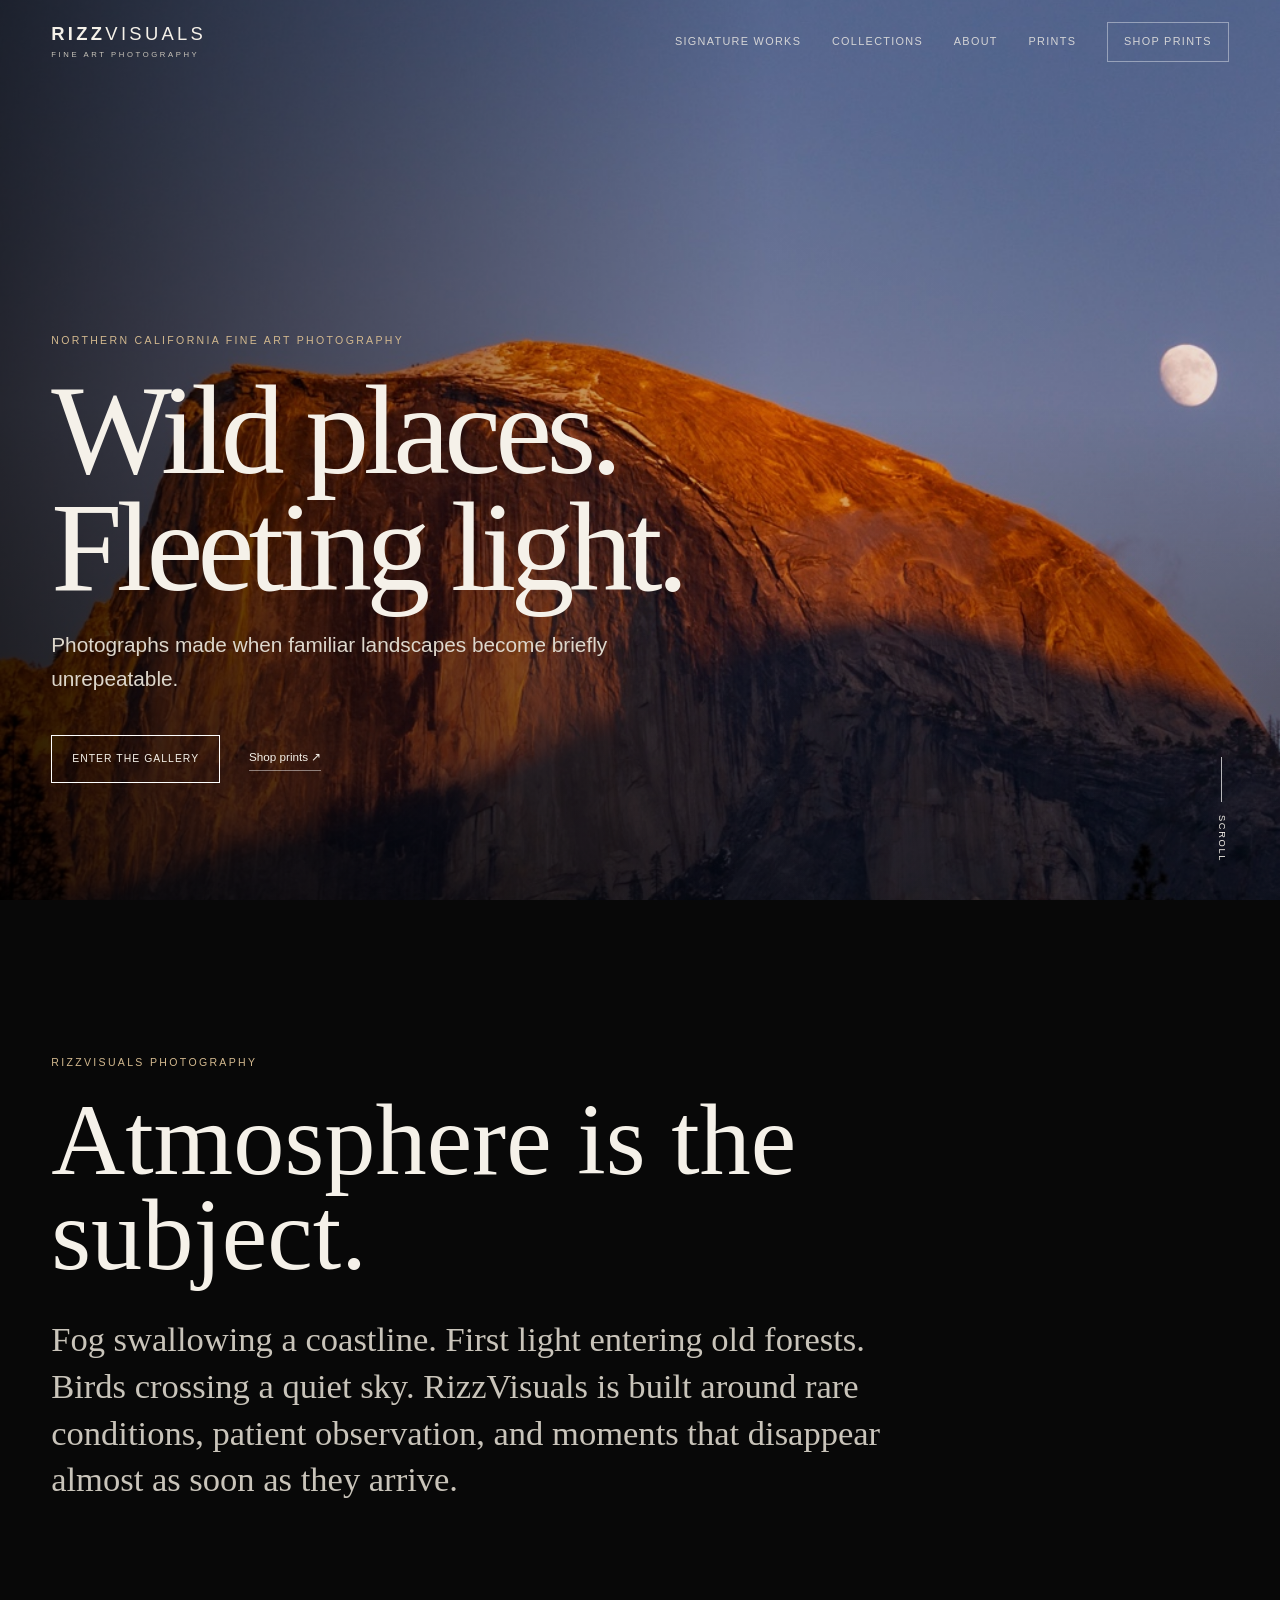
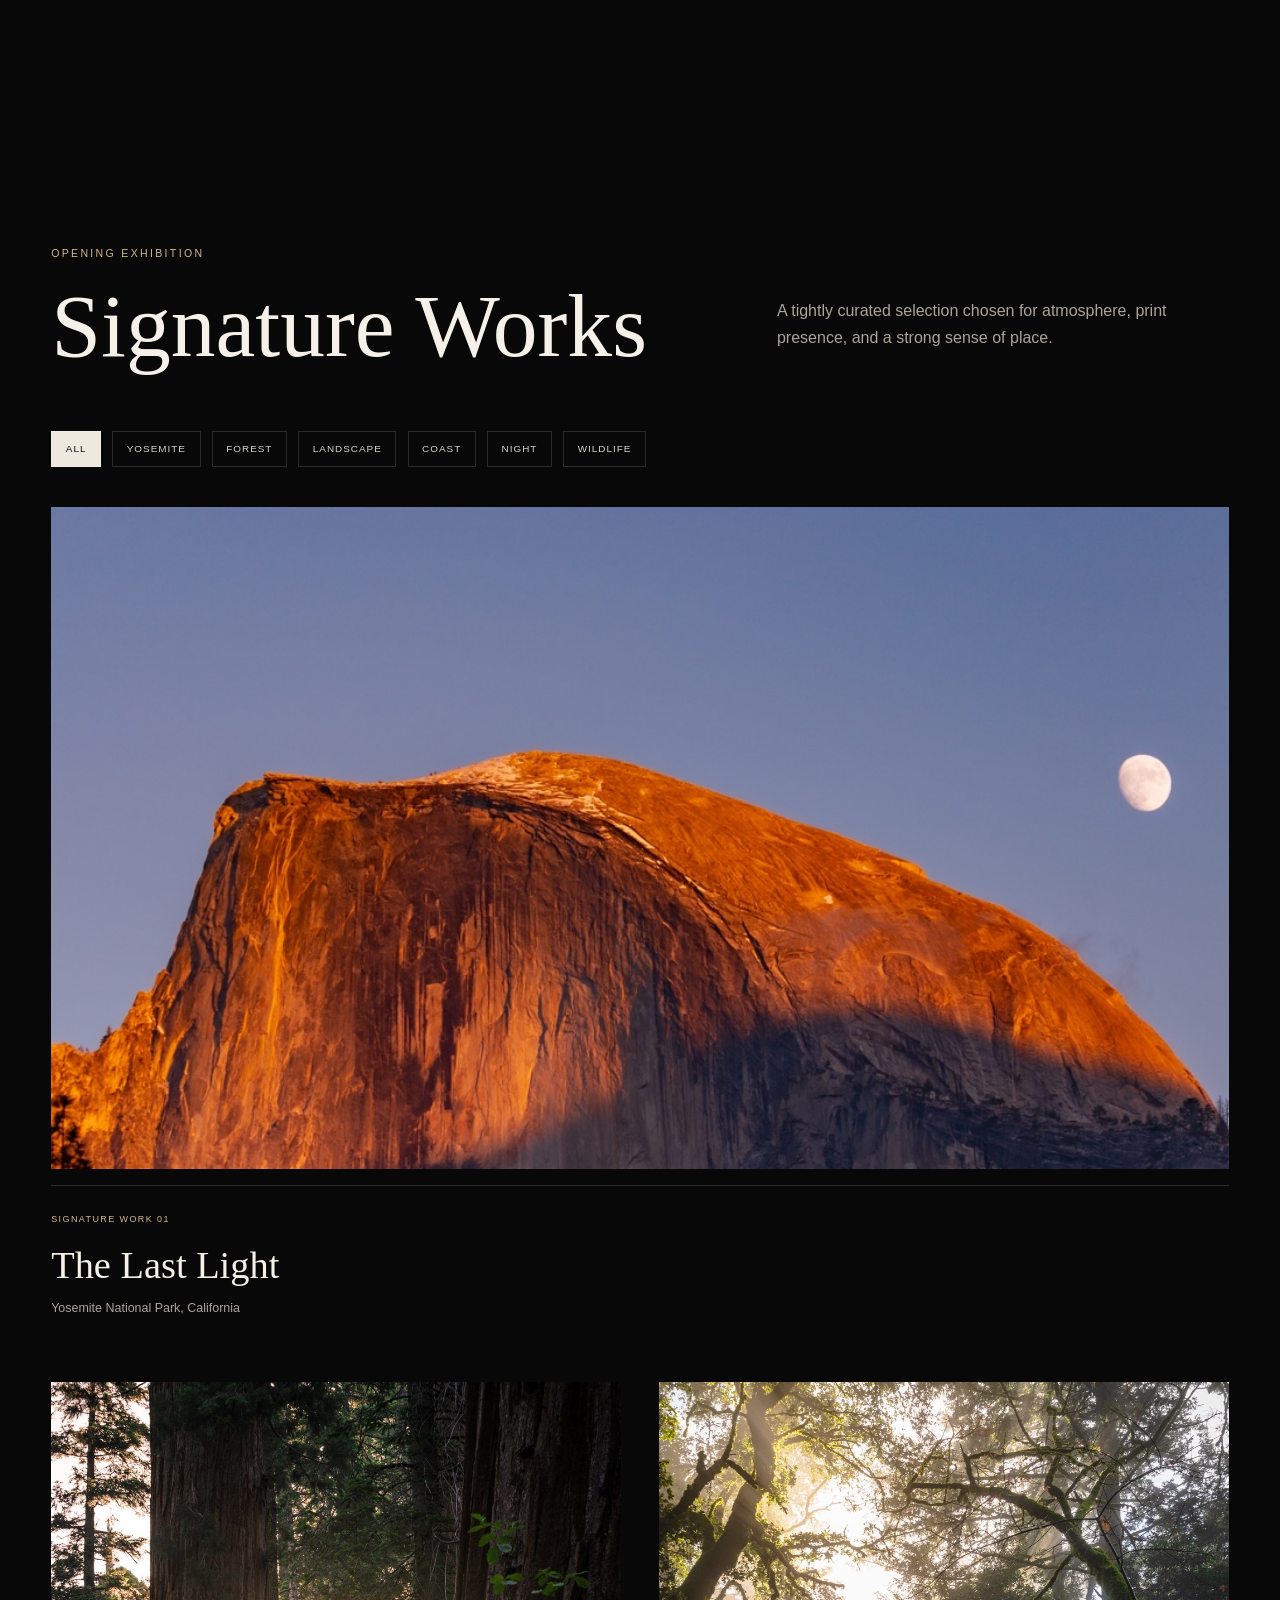
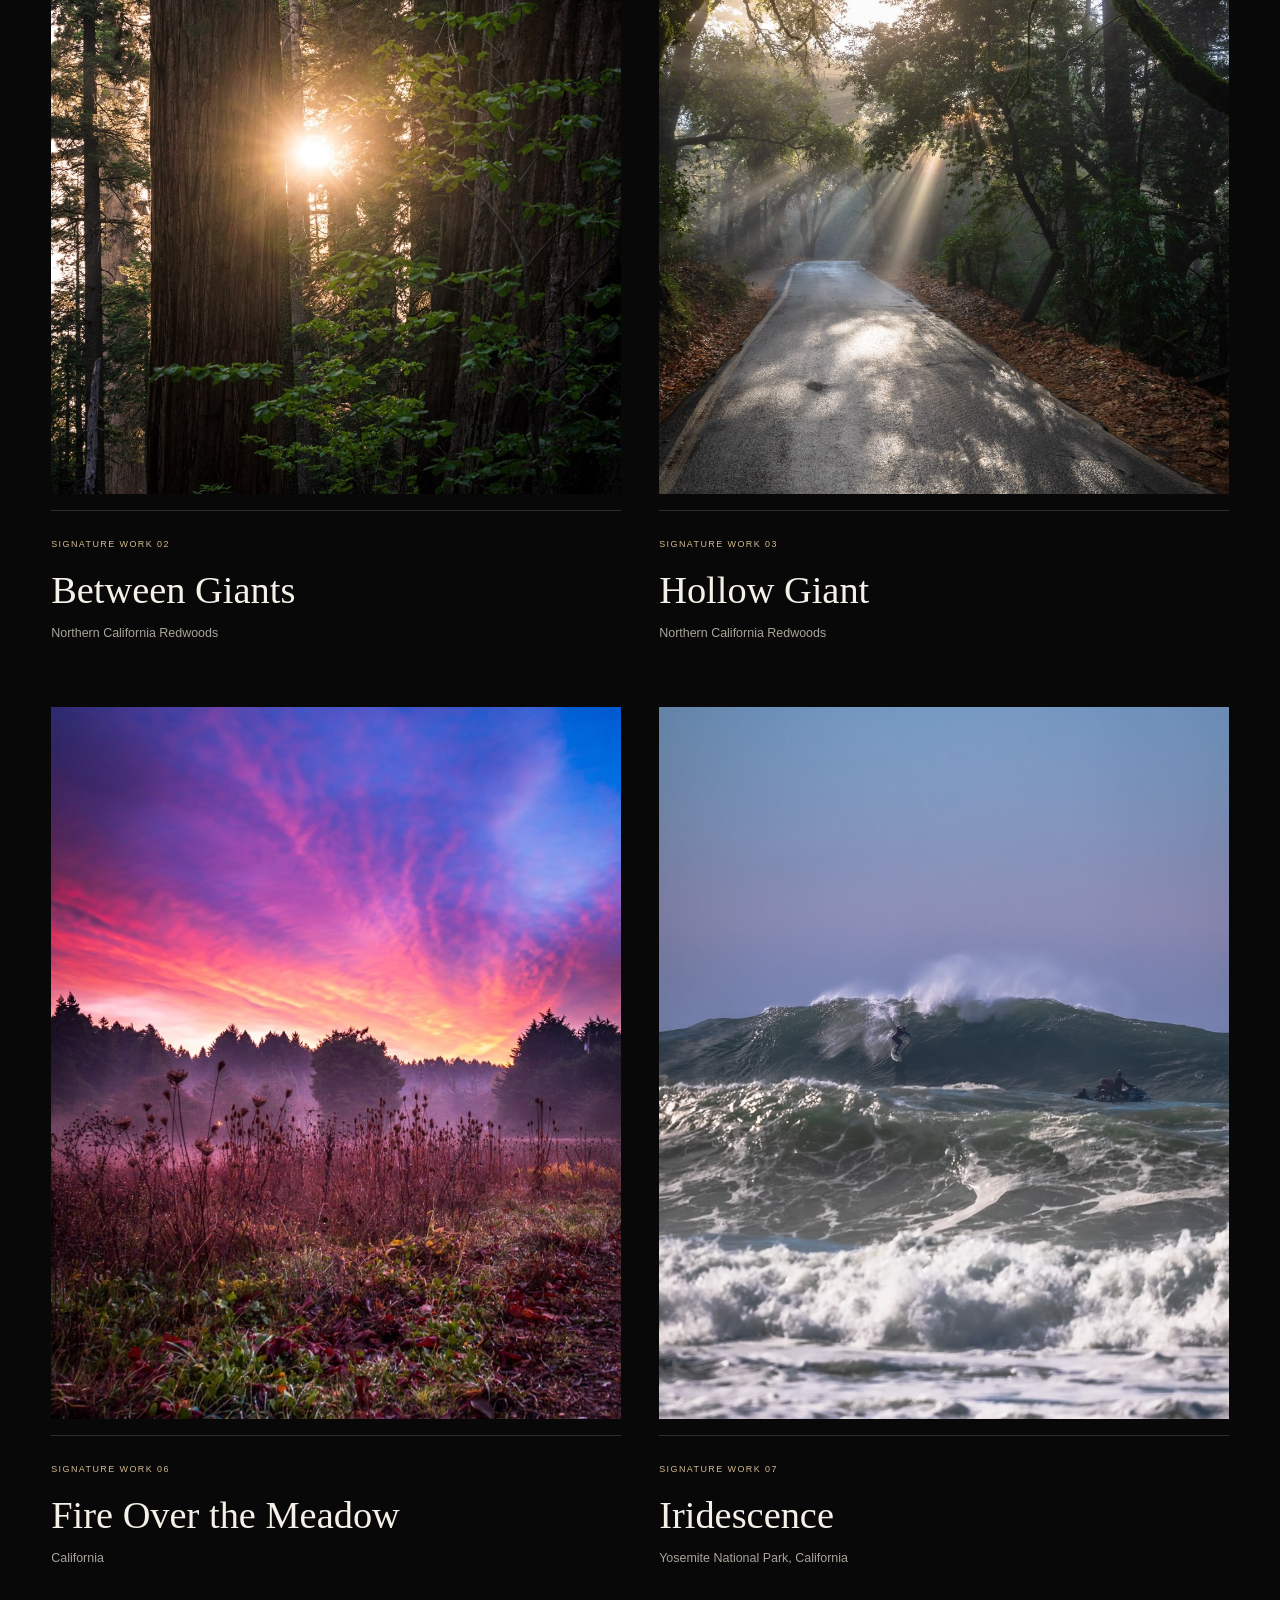
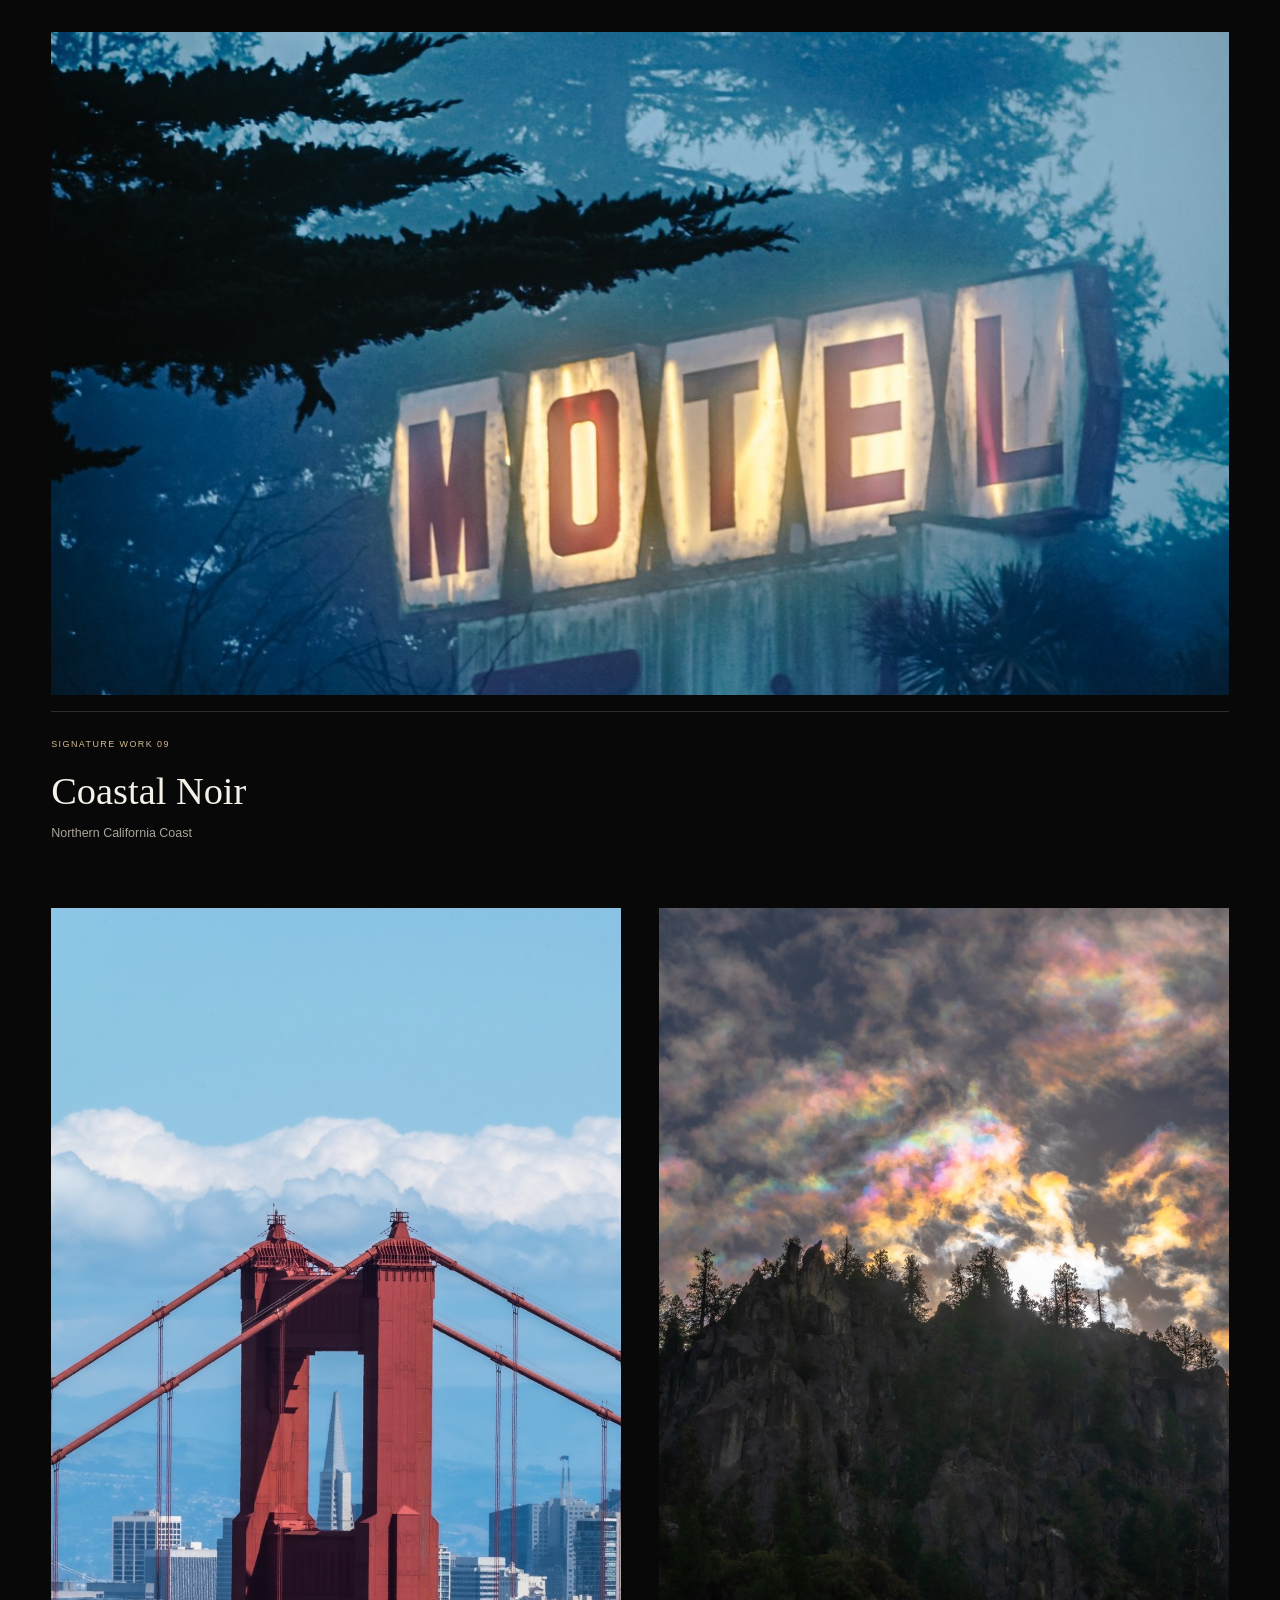
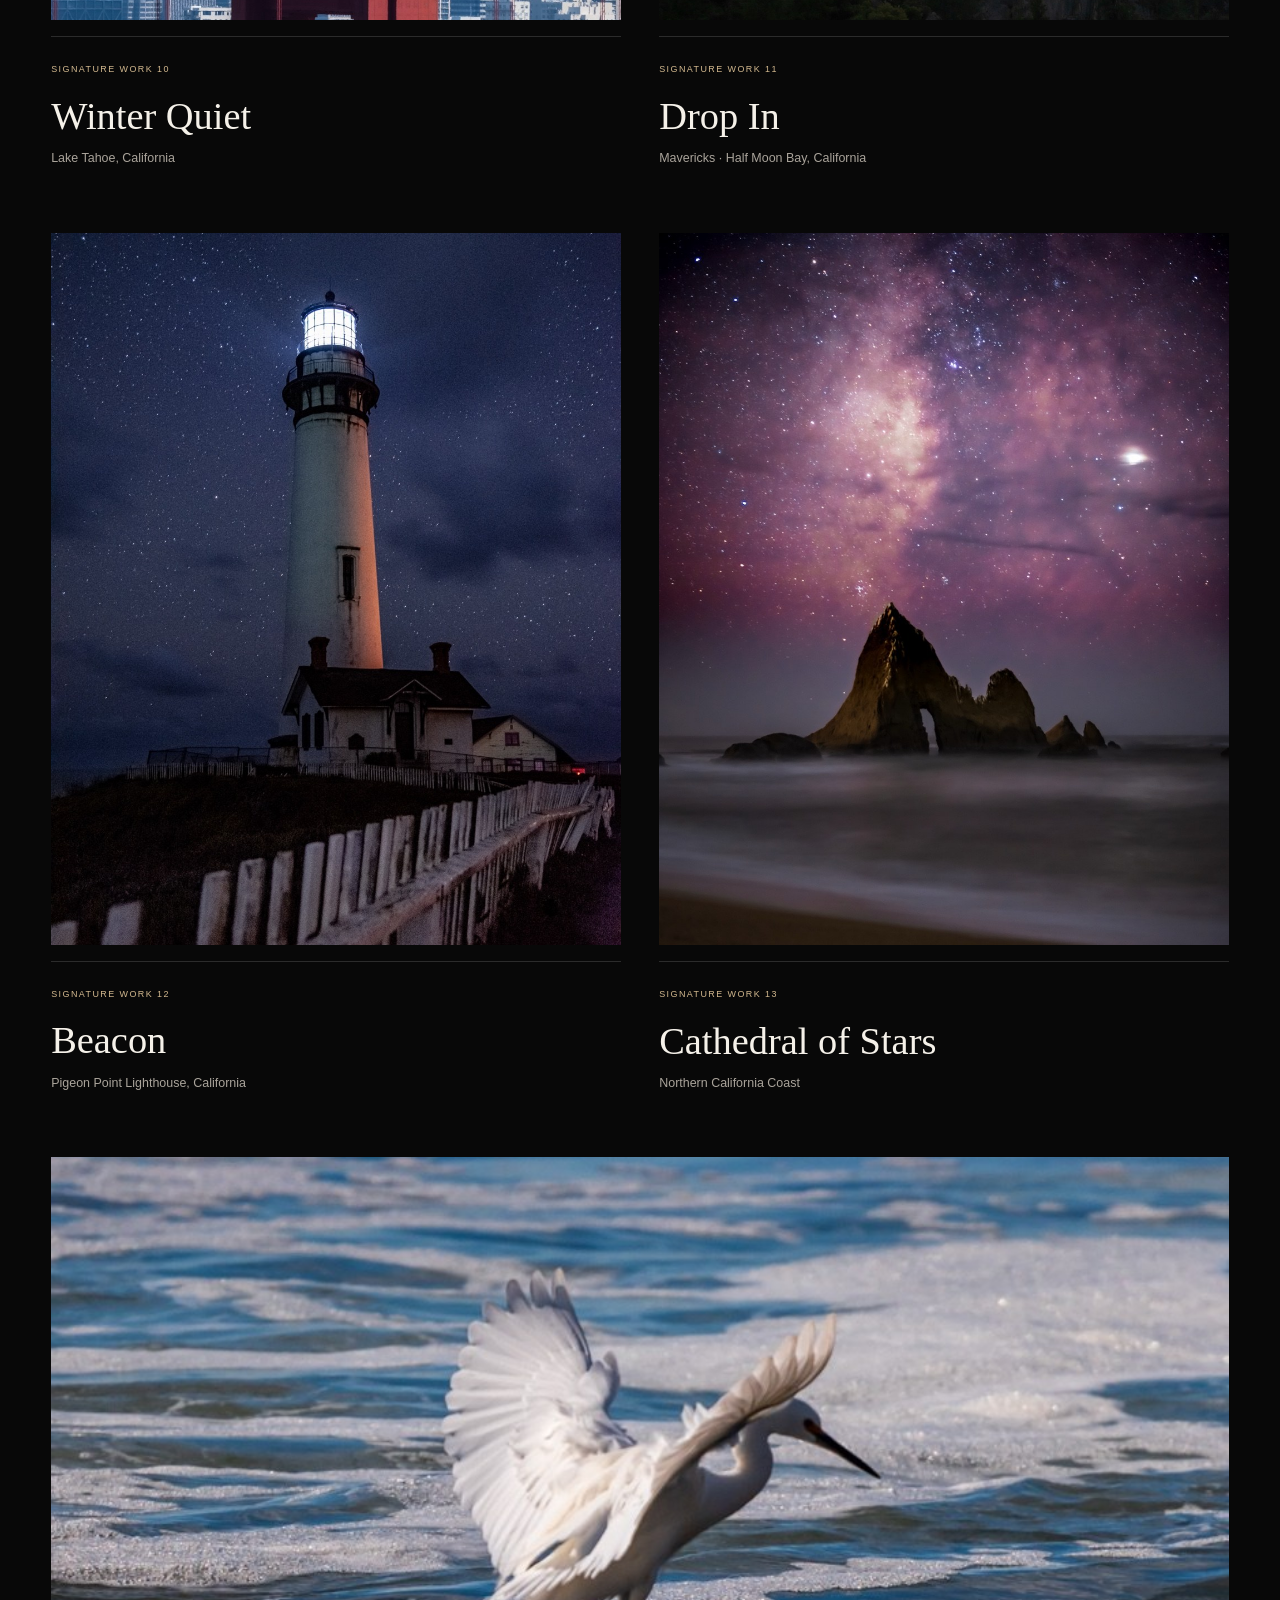
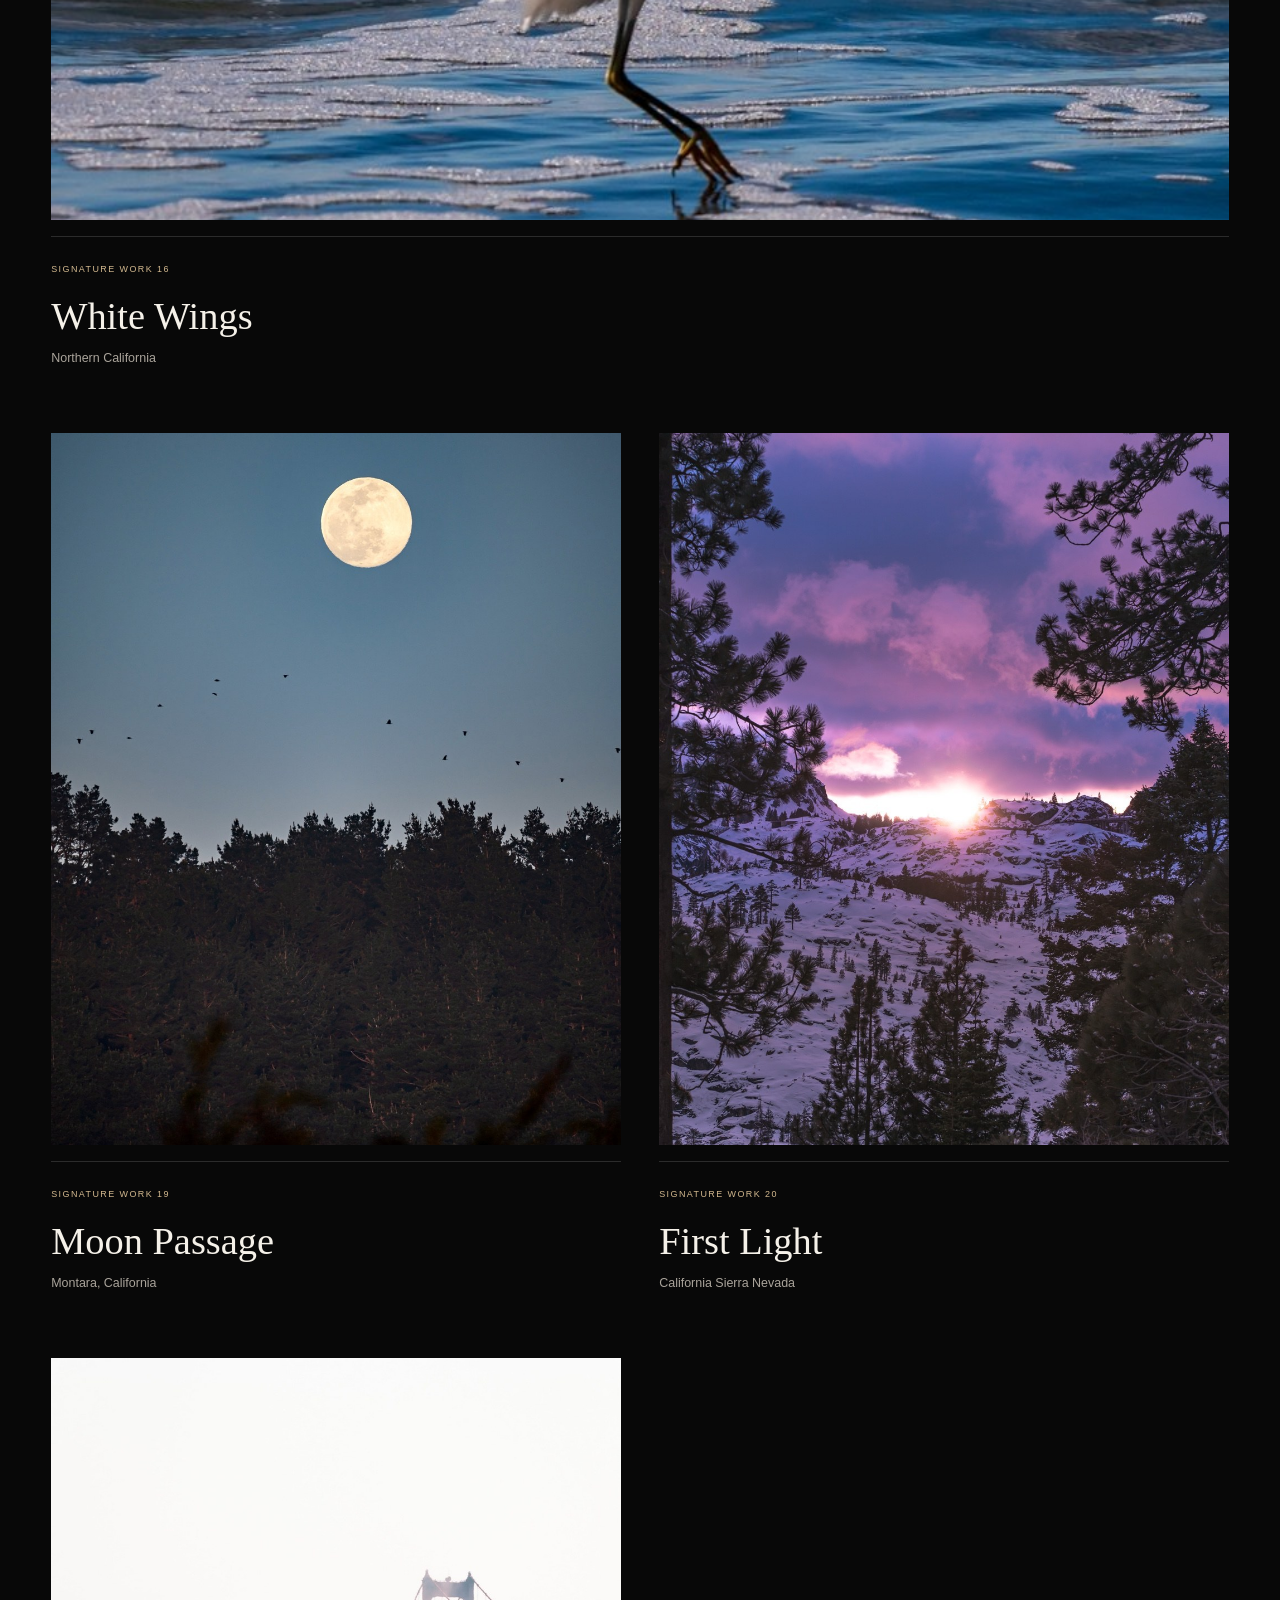
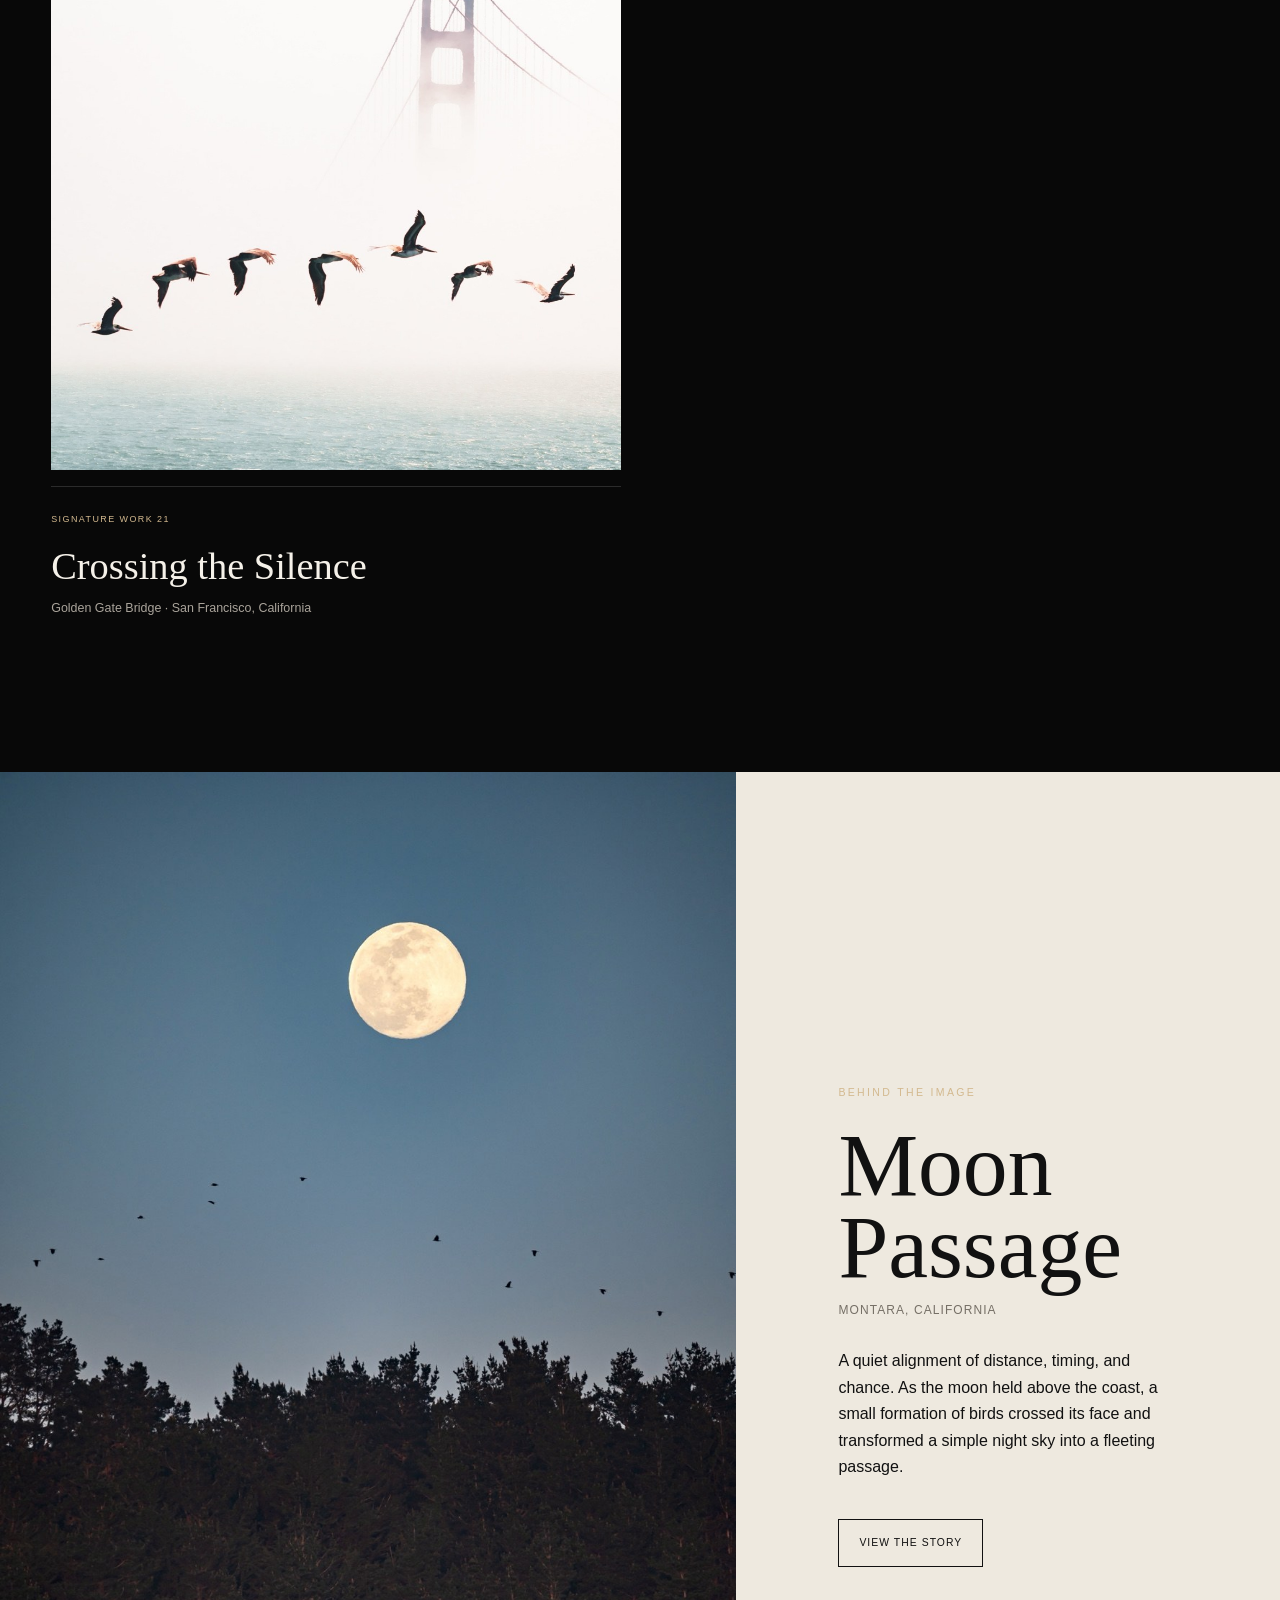
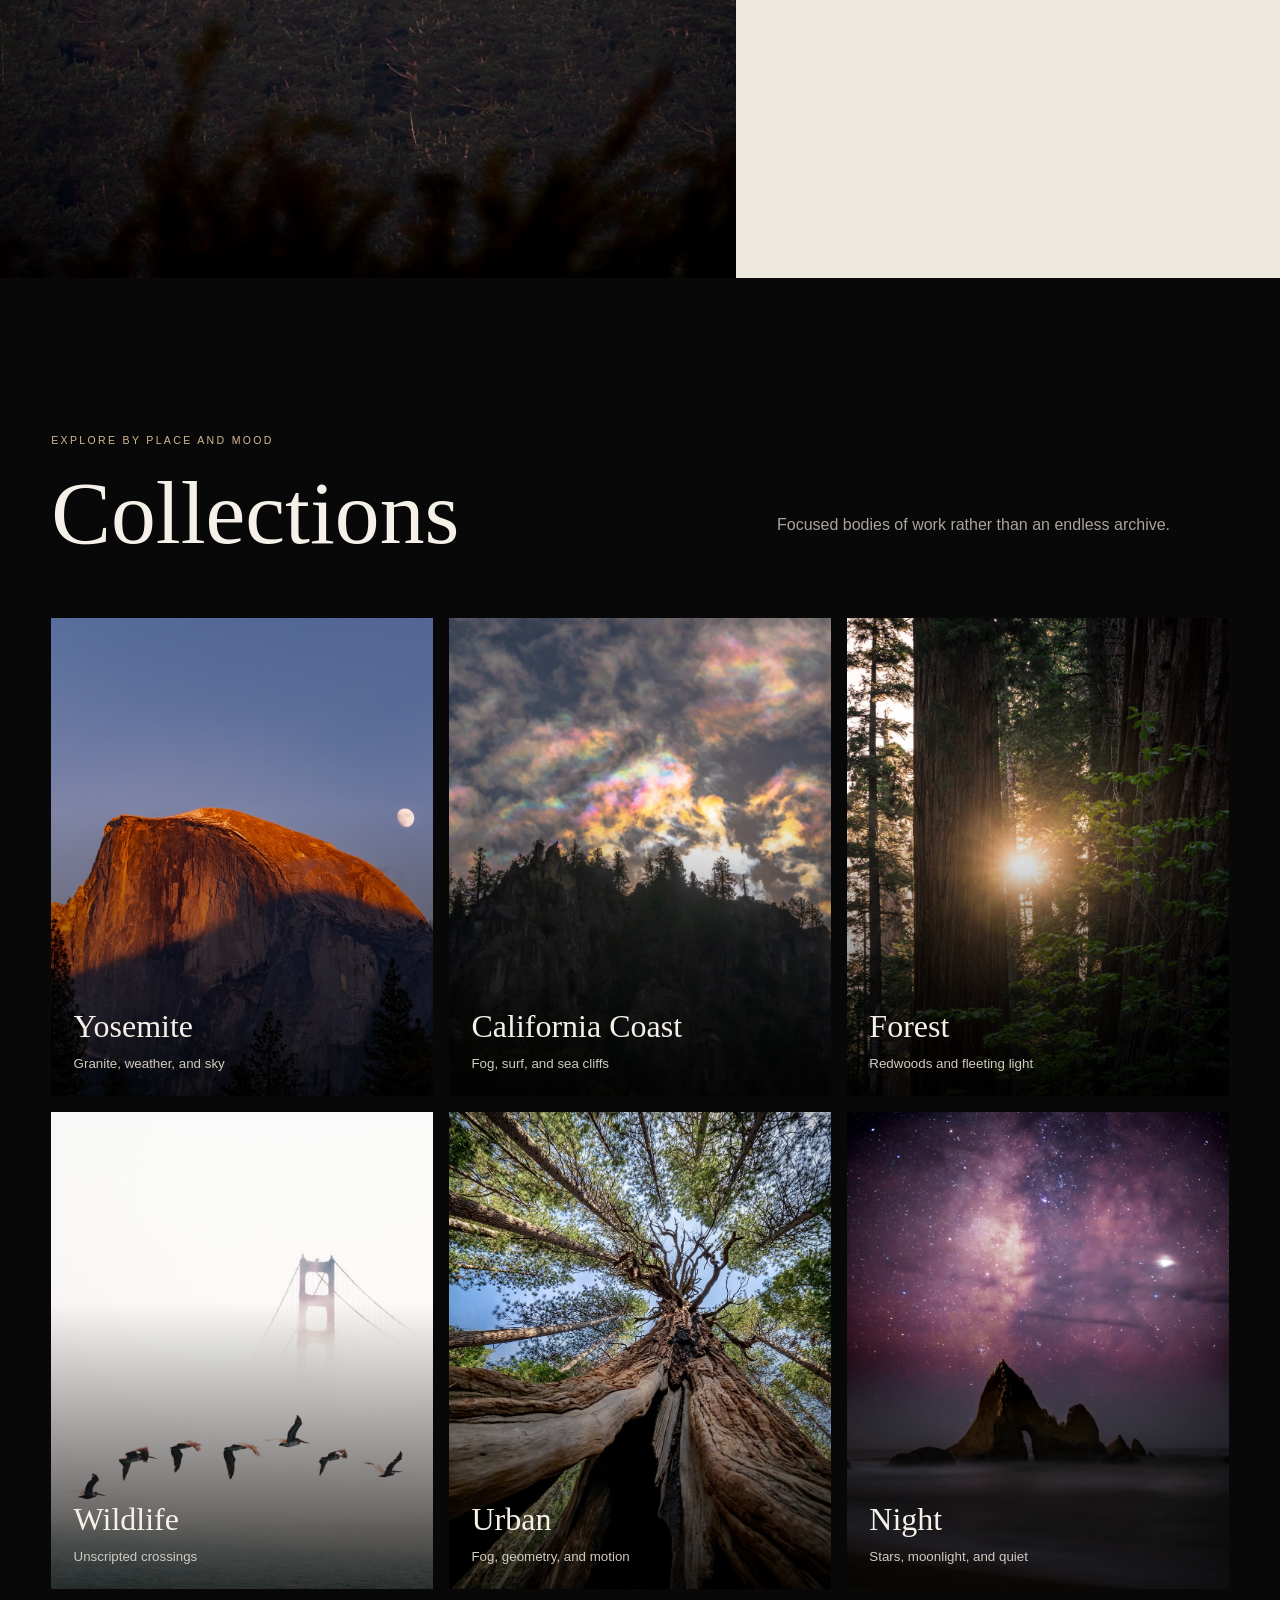
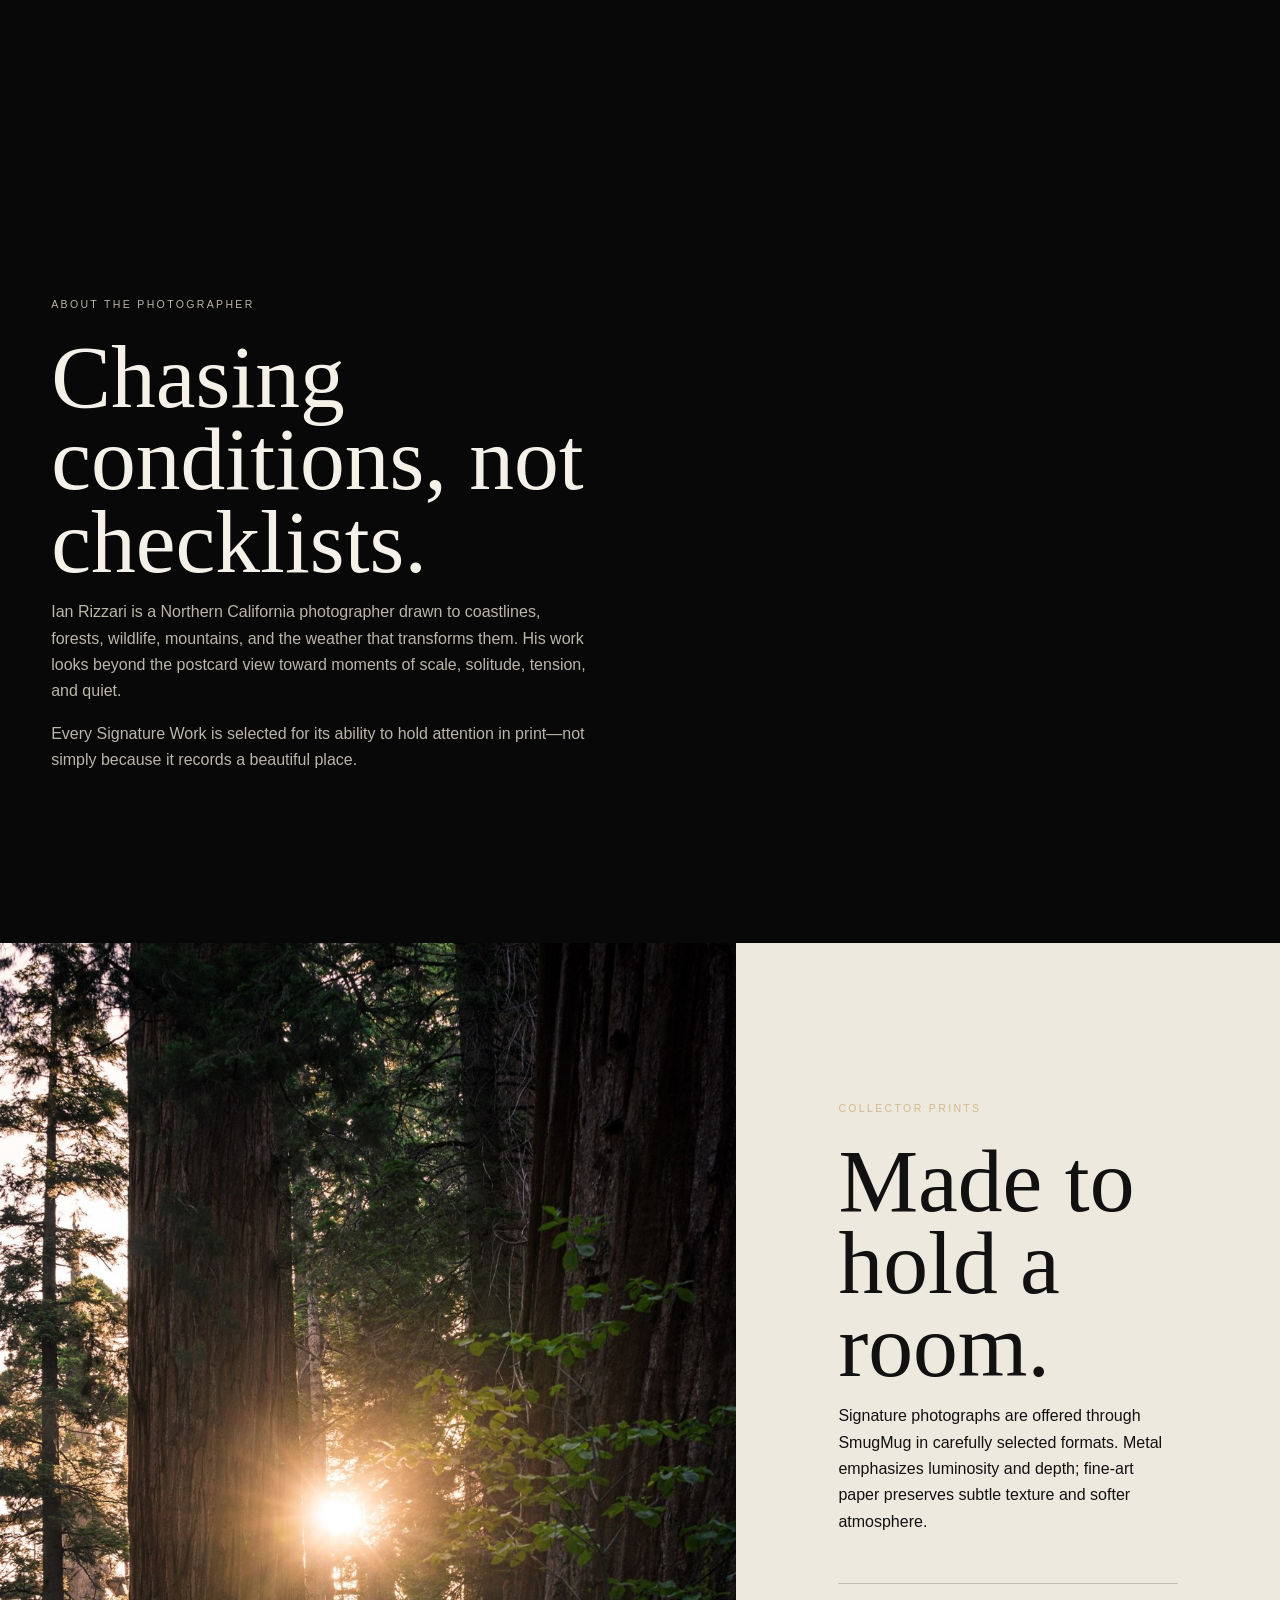
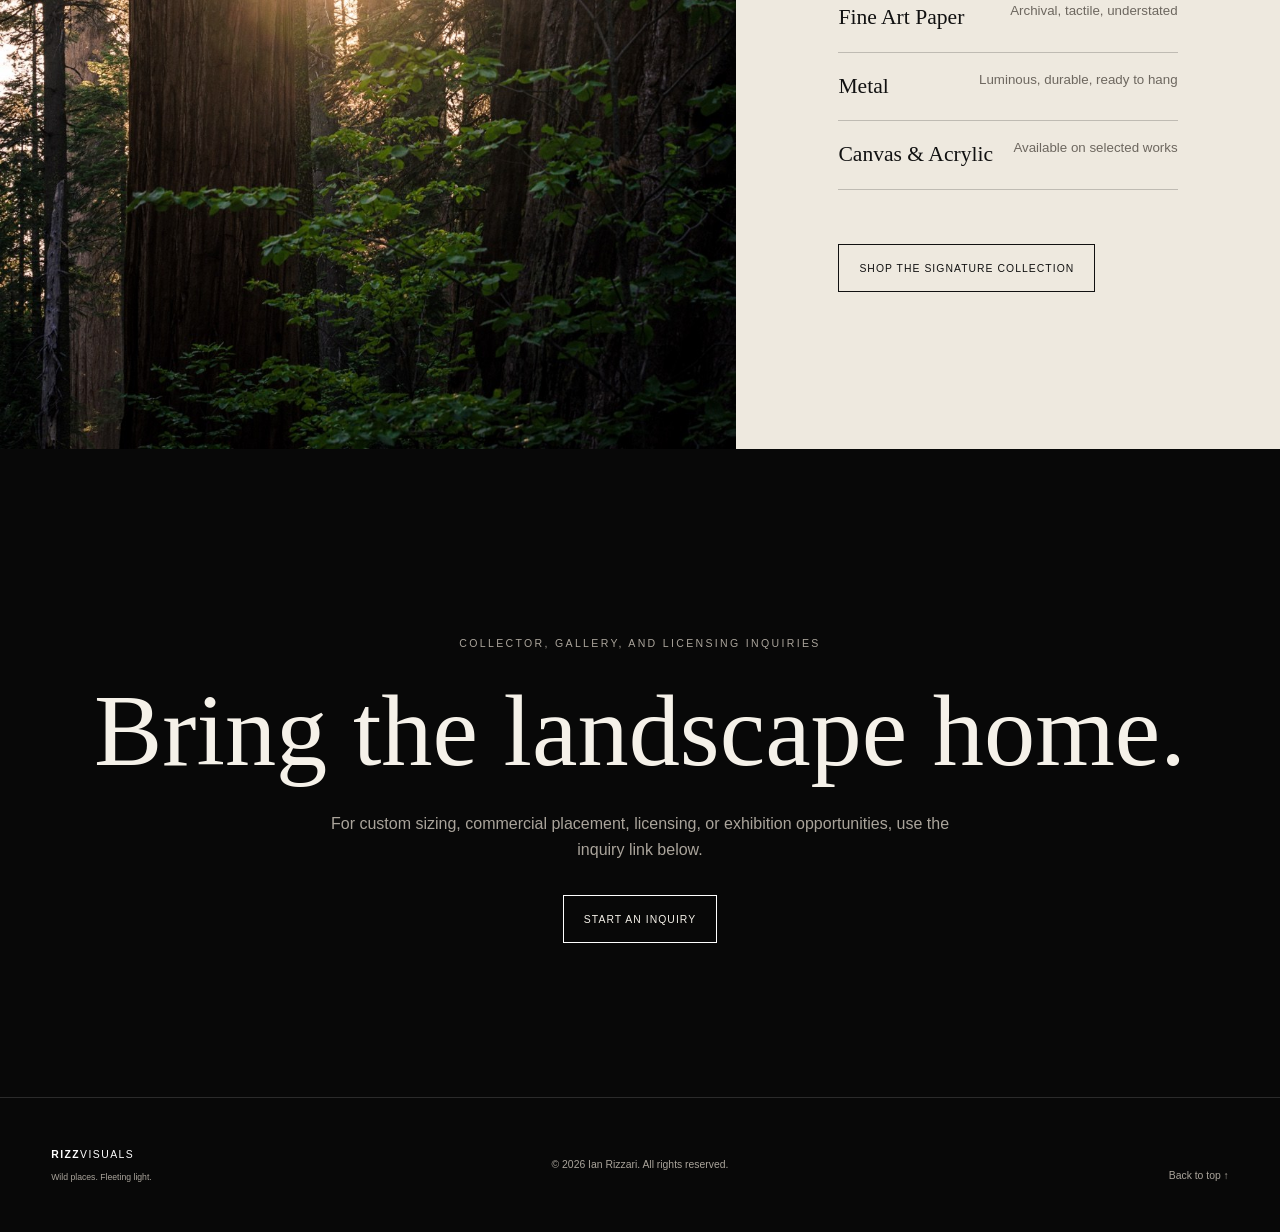
==== commit 3be2d1ed: "Add files via upload" ====
--- a/index.html
+++ b/index.html
@@ -7,7 +7,7 @@
   <meta name="theme-color" content="#080808">
   <meta property="og:title" content="RizzVisuals | Fine Art Photography">
   <meta property="og:description" content="Wild places. Fleeting light. Fine art photography from Northern California and beyond.">
-  <meta property="og:image" content="20-crossing-the-silence.jpg">
+  <meta property="og:image" content="21-the-last-light.jpg">
   <title>RizzVisuals | Fine Art Photography</title>
   <link rel="preconnect" href="https://fonts.googleapis.com">
   <link rel="preconnect" href="https://fonts.gstatic.com" crossorigin>
@@ -35,7 +35,7 @@
 
   <main>
     <section class="hero" id="home" aria-labelledby="hero-title">
-      <img src="20-crossing-the-silence.jpg" alt="Pelicans crossing near the Golden Gate Bridge" fetchpriority="high">
+      <img class="hero-image" src="21-the-last-light.jpg" alt="Half Dome glowing at sunset with the moon rising in Yosemite National Park" fetchpriority="high">
       <div class="hero-shade"></div>
       <div class="hero-copy reveal">
         <p class="eyebrow">Northern California fine art photography</p>
--- a/styles.css
+++ b/styles.css
@@ -1,5 +1,5 @@
 :root{--bg:#080808;--bg2:#111;--paper:#eee9df;--ink:#111;--muted:#aaa49b;--line:rgba(255,255,255,.14);--accent:#d3b98f;--serif:"Cormorant Garamond",Georgia,serif;--sans:Inter,Arial,sans-serif;--pad:clamp(1.3rem,4vw,5rem)}
-*{box-sizing:border-box}html{scroll-behavior:smooth;background:var(--bg)}body{margin:0;background:var(--bg);color:#f5f1e9;font-family:var(--sans);font-weight:300;line-height:1.65;overflow-x:hidden}body.menu-open{overflow:hidden}img{display:block;width:100%;height:auto}a{color:inherit;text-decoration:none}button{font:inherit}.sr-only{position:absolute;width:1px;height:1px;padding:0;margin:-1px;overflow:hidden;clip:rect(0,0,0,0);white-space:nowrap;border:0}.page-loader{position:fixed;inset:0;z-index:1000;display:grid;place-items:center;background:#050505;transition:opacity .8s,visibility .8s}.page-loader span{font-size:.7rem;letter-spacing:.38em}.loaded .page-loader{opacity:0;visibility:hidden}.site-header{position:fixed;top:0;left:0;width:100%;z-index:100;display:flex;justify-content:space-between;align-items:center;padding:1.35rem var(--pad);transition:background .35s,padding .35s,border .35s}.site-header.scrolled,.site-header.solid{background:rgba(8,8,8,.92);backdrop-filter:blur(18px);border-bottom:1px solid var(--line);padding-top:.9rem;padding-bottom:.9rem}.brand{display:flex;flex-direction:column;line-height:1}.brand-name{font-size:clamp(.95rem,1.6vw,1.15rem);font-weight:600;letter-spacing:.18em}.brand-name span,footer strong span{font-weight:300}.brand-sub{font-size:.48rem;letter-spacing:.34em;margin-top:.5rem;color:#c9c4ba}.nav{display:flex;align-items:center;gap:clamp(1rem,2.4vw,2.3rem);font-size:.68rem;letter-spacing:.12em;text-transform:uppercase}.nav a{opacity:.8;transition:opacity .2s}.nav a:hover{opacity:1}.nav-shop{border:1px solid rgba(255,255,255,.5);padding:.65rem 1rem}.menu-btn{display:none;background:none;border:0;color:white;padding:.6rem}.menu-btn span:not(.sr-only){display:block;width:24px;height:1px;background:white;margin:6px}.hero{position:relative;min-height:100svh;display:flex;align-items:flex-end;overflow:hidden}.hero>img{position:absolute;inset:0;width:100%;height:100%;object-fit:cover;object-position:center}.hero-shade{position:absolute;inset:0;background:linear-gradient(90deg,rgba(0,0,0,.72),rgba(0,0,0,.08) 60%),linear-gradient(0deg,rgba(0,0,0,.5),transparent 55%)}.hero-copy{position:relative;z-index:2;max-width:870px;padding:0 var(--pad) clamp(6.5rem,13vh,10rem)}.eyebrow{font-size:.66rem;letter-spacing:.22em;text-transform:uppercase;color:var(--accent);margin:0 0 1.4rem}.hero h1,.intro h2,.section-heading h2,.featured-copy h2,.about h2,.prints h2,.contact h2,.artwork-title h1{font-family:var(--serif);font-weight:400;line-height:.92;margin:0}.hero h1{font-size:clamp(4rem,10vw,9.5rem);letter-spacing:-.045em}.hero-lead{max-width:610px;font-size:clamp(1rem,1.7vw,1.3rem);color:#ddd7cc}.hero-actions{display:flex;align-items:center;gap:1.8rem;margin-top:2.4rem}.button{display:inline-flex;align-items:center;justify-content:center;min-height:48px;padding:.8rem 1.25rem;border:1px solid;letter-spacing:.1em;text-transform:uppercase;font-size:.65rem;transition:background .25s,color .25s,transform .25s}.button:hover{transform:translateY(-2px)}.button.light{border-color:#fff}.button.light:hover{background:#fff;color:#111}.button.dark{border-color:#111;color:#111}.button.dark:hover{background:#111;color:white}.text-link{font-size:.73rem;border-bottom:1px solid rgba(255,255,255,.45);padding-bottom:.25rem}.scroll-cue{position:absolute;z-index:2;right:var(--pad);bottom:2.4rem;font-size:.58rem;letter-spacing:.18em;text-transform:uppercase;writing-mode:vertical-rl;display:flex;gap:.8rem;align-items:center}.scroll-cue span{height:45px;width:1px;background:rgba(255,255,255,.7)}.section-pad{padding:clamp(6rem,12vw,11rem) var(--pad)}.intro{max-width:1250px}.intro h2{font-size:clamp(3.3rem,8vw,8rem);max-width:1050px}.lead{max-width:850px;font-family:var(--serif);font-size:clamp(1.4rem,2.7vw,2.25rem);line-height:1.35;color:#c9c4ba}.section-heading{display:grid;grid-template-columns:1.5fr 1fr;gap:3rem;align-items:end;margin-bottom:4rem}.section-heading h2{font-size:clamp(3.4rem,7vw,7rem)}.section-heading>p{max-width:420px;color:var(--muted)}.filter-row{display:flex;gap:.7rem;flex-wrap:wrap;margin-bottom:2.5rem}.filter{border:1px solid var(--line);background:transparent;color:#d9d4cb;padding:.55rem .85rem;font-size:.62rem;letter-spacing:.1em;text-transform:uppercase;cursor:pointer}.filter.active,.filter:hover{background:#eee9df;color:#111}.gallery{display:grid;grid-template-columns:repeat(2,minmax(0,1fr));gap:clamp(2rem,5vw,6rem) clamp(1.2rem,3vw,3rem)}.work-card{display:block}.work-card.wide{grid-column:1/-1}.work-card figure{margin:0;overflow:hidden;background:#111;aspect-ratio:4/5}.work-card.wide figure{aspect-ratio:16/9}.work-card img{height:100%;object-fit:cover;transition:transform 1.1s cubic-bezier(.2,.75,.2,1),filter .5s}.work-card:hover img{transform:scale(1.025);filter:brightness(1.05)}.work-meta{padding-top:1.1rem;border-top:1px solid var(--line);margin-top:1rem}.work-meta span{font-size:.56rem;letter-spacing:.16em;text-transform:uppercase;color:var(--accent)}.work-meta h3{font-family:var(--serif);font-size:clamp(1.8rem,3vw,3rem);font-weight:400;margin:.25rem 0 0}.work-meta p{margin:0;color:var(--muted);font-size:.78rem}.featured-story,.prints{display:grid;grid-template-columns:1.15fr .85fr;background:var(--paper);color:var(--ink)}.featured-image img,.prints-image img{height:100%;min-height:680px;object-fit:cover}.featured-copy,.prints-copy{display:flex;flex-direction:column;justify-content:center;padding:clamp(3rem,8vw,8rem)}.featured-copy h2,.prints-copy h2{font-size:clamp(3.4rem,7vw,7rem)}.featured-copy .location,.artwork-title .location{color:#756f66;font-size:.75rem;letter-spacing:.09em;text-transform:uppercase}.featured-copy p,.prints-copy p{max-width:570px}.featured-copy .button,.prints-copy .button{align-self:flex-start;margin-top:1.4rem}.collection-grid{display:grid;grid-template-columns:repeat(3,1fr);gap:1rem}.collection-card{position:relative;overflow:hidden;aspect-ratio:4/5}.collection-card img{height:100%;object-fit:cover;transition:transform .9s}.collection-card:after{content:"";position:absolute;inset:0;background:linear-gradient(0deg,rgba(0,0,0,.76),transparent 60%)}.collection-card:hover img{transform:scale(1.035)}.collection-card span{position:absolute;z-index:2;left:1.4rem;bottom:1.3rem;display:flex;flex-direction:column}.collection-card b{font-family:var(--serif);font-size:2rem;font-weight:400}.collection-card small{color:#d0cbc1}.about{display:grid;grid-template-columns:1fr 1fr;gap:8vw;align-items:center}.about h2{font-size:clamp(3.4rem,7vw,7rem)}.about-copy{max-width:700px}.about p{color:#bbb5aa}.about blockquote{font-family:var(--serif);font-size:clamp(2rem,4vw,4rem);line-height:1.15;margin:0;color:#e3ded4}.format-list{margin:2rem 0;border-top:1px solid rgba(0,0,0,.2)}.format-list div{display:flex;justify-content:space-between;gap:1rem;padding:1rem 0;border-bottom:1px solid rgba(0,0,0,.2)}.format-list span{font-family:var(--serif);font-size:1.35rem}.format-list small{color:#6d675f}.contact{text-align:center}.contact h2{font-size:clamp(3.4rem,8vw,8rem)}.contact p{max-width:650px;margin:2rem auto;color:#aaa49b}.contact .button{margin:auto}footer{display:grid;grid-template-columns:1fr auto 1fr;align-items:end;gap:2rem;padding:3rem var(--pad);border-top:1px solid var(--line);font-size:.65rem;color:#aaa49b}footer>div{display:flex;flex-direction:column}footer strong{color:white;letter-spacing:.14em}footer small{margin-top:.4rem}footer>a{text-align:right}.reveal{opacity:0;transform:translateY(24px);transition:opacity .9s,transform .9s}.reveal.visible{opacity:1;transform:none}.artwork-page{background:#090909}.back-link{font-size:.65rem;letter-spacing:.1em;text-transform:uppercase}.artwork-detail{padding-top:74px}.artwork-hero{position:relative;min-height:calc(100svh - 74px);display:grid;place-items:center;padding:clamp(1rem,4vw,4rem);background:#050505}.artwork-hero img{max-height:calc(100svh - 130px);width:auto;max-width:100%;object-fit:contain}.artwork-counter{position:absolute;left:var(--pad);bottom:1.2rem;font-size:.58rem;letter-spacing:.16em;text-transform:uppercase;color:#aaa}.artwork-story{display:grid;grid-template-columns:1fr 1fr;gap:8vw;background:var(--paper);color:var(--ink)}.artwork-title h1{font-size:clamp(4rem,9vw,9rem)}.story-copy{max-width:620px;font-family:var(--serif);font-size:clamp(1.35rem,2.2vw,2rem);line-height:1.42}.story-copy dl{font-family:var(--sans);font-size:.8rem;margin:2.5rem 0}.story-copy dl>div{display:grid;grid-template-columns:1fr 1fr;padding:.9rem 0;border-bottom:1px solid rgba(0,0,0,.2)}.story-copy dt{text-transform:uppercase;letter-spacing:.08em;font-size:.6rem}.story-copy dd{margin:0}.artwork-nav{display:grid;grid-template-columns:1fr 1fr}.artwork-nav a{padding:3rem var(--pad);display:flex;flex-direction:column;border-top:1px solid var(--line)}.artwork-nav a+ a{text-align:right;border-left:1px solid var(--line)}.artwork-nav span{font-size:.58rem;letter-spacing:.14em;text-transform:uppercase;color:var(--muted)}.artwork-nav b{font-family:var(--serif);font-weight:400;font-size:2rem}
-@media(max-width:850px){.site-header{padding:1rem 1.15rem}.brand-sub{display:none}.menu-btn{display:block;z-index:102}.nav{position:fixed;inset:0;background:#090909;display:flex;flex-direction:column;justify-content:center;align-items:center;gap:2.2rem;font-size:.9rem;transform:translateY(-100%);transition:transform .45s}.nav.open{transform:none}.hero-copy{padding-left:1.2rem;padding-right:1.2rem}.hero-actions{align-items:flex-start;flex-direction:column;gap:1rem}.scroll-cue{display:none}.section-heading,.about,.artwork-story{grid-template-columns:1fr}.section-heading{gap:1rem}.gallery{grid-template-columns:1fr}.work-card.wide{grid-column:auto}.work-card figure,.work-card.wide figure{aspect-ratio:4/5}.featured-story,.prints{grid-template-columns:1fr}.featured-image img,.prints-image img{min-height:0;aspect-ratio:4/5}.collection-grid{grid-template-columns:1fr 1fr}.artwork-story{gap:3rem}.artwork-title h1{font-size:clamp(3.5rem,17vw,6rem)}footer{grid-template-columns:1fr;align-items:start}footer>a{text-align:left}.artwork-nav b{font-size:1.5rem}}
-@media(max-width:520px){.collection-grid{grid-template-columns:1fr}.section-pad{padding-top:5.5rem;padding-bottom:5.5rem}.hero h1{font-size:clamp(3.6rem,18vw,6rem)}.featured-copy,.prints-copy{padding:4rem 1.25rem}.format-list div{flex-direction:column;gap:.2rem}.artwork-nav a{padding:2rem 1.1rem}.artwork-nav b{font-size:1.15rem}}
+*{box-sizing:border-box}html{scroll-behavior:smooth;background:var(--bg)}body{margin:0;background:var(--bg);color:#f5f1e9;font-family:var(--sans);font-weight:300;line-height:1.65;overflow-x:hidden}body.menu-open{overflow:hidden}img{display:block;width:100%;height:auto}a{color:inherit;text-decoration:none}button{font:inherit}.sr-only{position:absolute;width:1px;height:1px;padding:0;margin:-1px;overflow:hidden;clip:rect(0,0,0,0);white-space:nowrap;border:0}.page-loader{position:fixed;inset:0;z-index:1000;display:grid;place-items:center;background:#050505;transition:opacity .8s,visibility .8s}.page-loader span{font-size:.7rem;letter-spacing:.38em}.loaded .page-loader{opacity:0;visibility:hidden}.site-header{position:fixed;top:0;left:0;width:100%;z-index:100;display:flex;justify-content:space-between;align-items:center;padding:1.35rem var(--pad);transition:background .35s,padding .35s,border .35s}.site-header.scrolled,.site-header.solid{background:rgba(8,8,8,.92);backdrop-filter:blur(18px);border-bottom:1px solid var(--line);padding-top:.9rem;padding-bottom:.9rem}.brand{display:flex;flex-direction:column;line-height:1}.brand-name{font-size:clamp(.95rem,1.6vw,1.15rem);font-weight:600;letter-spacing:.18em}.brand-name span,footer strong span{font-weight:300}.brand-sub{font-size:.48rem;letter-spacing:.34em;margin-top:.5rem;color:#c9c4ba}.nav{display:flex;align-items:center;gap:clamp(1rem,2.4vw,2.3rem);font-size:.68rem;letter-spacing:.12em;text-transform:uppercase}.nav a{opacity:.8;transition:opacity .2s}.nav a:hover{opacity:1}.nav-shop{border:1px solid rgba(255,255,255,.5);padding:.65rem 1rem}.menu-btn{display:none;background:none;border:0;color:white;padding:.6rem}.menu-btn span:not(.sr-only){display:block;width:24px;height:1px;background:white;margin:6px}.hero{position:relative;min-height:100svh;display:flex;align-items:flex-end;overflow:hidden}.hero>img{position:absolute;inset:0;width:100%;height:100%;object-fit:cover;object-position:center 42%}.hero-shade{position:absolute;inset:0;background:linear-gradient(90deg,rgba(0,0,0,.72),rgba(0,0,0,.08) 60%),linear-gradient(0deg,rgba(0,0,0,.5),transparent 55%)}.hero-copy{position:relative;z-index:2;max-width:870px;padding:0 var(--pad) clamp(6.5rem,13vh,10rem)}.eyebrow{font-size:.66rem;letter-spacing:.22em;text-transform:uppercase;color:var(--accent);margin:0 0 1.4rem}.hero h1,.intro h2,.section-heading h2,.featured-copy h2,.about h2,.prints h2,.contact h2,.artwork-title h1{font-family:var(--serif);font-weight:400;line-height:.92;margin:0}.hero h1{font-size:clamp(4rem,10vw,9.5rem);letter-spacing:-.045em}.hero-lead{max-width:610px;font-size:clamp(1rem,1.7vw,1.3rem);color:#ddd7cc}.hero-actions{display:flex;align-items:center;gap:1.8rem;margin-top:2.4rem}.button{display:inline-flex;align-items:center;justify-content:center;min-height:48px;padding:.8rem 1.25rem;border:1px solid;letter-spacing:.1em;text-transform:uppercase;font-size:.65rem;transition:background .25s,color .25s,transform .25s}.button:hover{transform:translateY(-2px)}.button.light{border-color:#fff}.button.light:hover{background:#fff;color:#111}.button.dark{border-color:#111;color:#111}.button.dark:hover{background:#111;color:white}.text-link{font-size:.73rem;border-bottom:1px solid rgba(255,255,255,.45);padding-bottom:.25rem}.scroll-cue{position:absolute;z-index:2;right:var(--pad);bottom:2.4rem;font-size:.58rem;letter-spacing:.18em;text-transform:uppercase;writing-mode:vertical-rl;display:flex;gap:.8rem;align-items:center}.scroll-cue span{height:45px;width:1px;background:rgba(255,255,255,.7)}.section-pad{padding:clamp(6rem,12vw,11rem) var(--pad)}.intro{max-width:1250px}.intro h2{font-size:clamp(3.3rem,8vw,8rem);max-width:1050px}.lead{max-width:850px;font-family:var(--serif);font-size:clamp(1.4rem,2.7vw,2.25rem);line-height:1.35;color:#c9c4ba}.section-heading{display:grid;grid-template-columns:1.5fr 1fr;gap:3rem;align-items:end;margin-bottom:4rem}.section-heading h2{font-size:clamp(3.4rem,7vw,7rem)}.section-heading>p{max-width:420px;color:var(--muted)}.filter-row{display:flex;gap:.7rem;flex-wrap:wrap;margin-bottom:2.5rem}.filter{border:1px solid var(--line);background:transparent;color:#d9d4cb;padding:.55rem .85rem;font-size:.62rem;letter-spacing:.1em;text-transform:uppercase;cursor:pointer}.filter.active,.filter:hover{background:#eee9df;color:#111}.gallery{display:grid;grid-template-columns:repeat(2,minmax(0,1fr));gap:clamp(2rem,5vw,6rem) clamp(1.2rem,3vw,3rem)}.work-card{display:block}.work-card.wide{grid-column:1/-1}.work-card figure{margin:0;overflow:hidden;background:#111;aspect-ratio:4/5}.work-card.wide figure{aspect-ratio:16/9}.work-card img{height:100%;object-fit:cover;transition:transform 1.1s cubic-bezier(.2,.75,.2,1),filter .5s}.work-card:hover img{transform:scale(1.025);filter:brightness(1.05)}.work-meta{padding-top:1.1rem;border-top:1px solid var(--line);margin-top:1rem}.work-meta span{font-size:.56rem;letter-spacing:.16em;text-transform:uppercase;color:var(--accent)}.work-meta h3{font-family:var(--serif);font-size:clamp(1.8rem,3vw,3rem);font-weight:400;margin:.25rem 0 0}.work-meta p{margin:0;color:var(--muted);font-size:.78rem}.featured-story,.prints{display:grid;grid-template-columns:1.15fr .85fr;background:var(--paper);color:var(--ink)}.featured-image img,.prints-image img{height:100%;min-height:680px;object-fit:cover}.featured-copy,.prints-copy{display:flex;flex-direction:column;justify-content:center;padding:clamp(3rem,8vw,8rem)}.featured-copy h2,.prints-copy h2{font-size:clamp(3.4rem,7vw,7rem)}.featured-copy .location,.artwork-title .location{color:#756f66;font-size:.75rem;letter-spacing:.09em;text-transform:uppercase}.featured-copy p,.prints-copy p{max-width:570px}.featured-copy .button,.prints-copy .button{align-self:flex-start;margin-top:1.4rem}.collection-grid{display:grid;grid-template-columns:repeat(3,1fr);gap:1rem}.collection-card{position:relative;overflow:hidden;aspect-ratio:4/5}.collection-card img{height:100%;object-fit:cover;transition:transform .9s}.collection-card:after{content:"";position:absolute;inset:0;background:linear-gradient(0deg,rgba(0,0,0,.76),transparent 60%)}.collection-card:hover img{transform:scale(1.035)}.collection-card span{position:absolute;z-index:2;left:1.4rem;bottom:1.3rem;display:flex;flex-direction:column}.collection-card b{font-family:var(--serif);font-size:2rem;font-weight:400}.collection-card small{color:#d0cbc1}.about{display:grid;grid-template-columns:1fr 1fr;gap:8vw;align-items:center}.about h2{font-size:clamp(3.4rem,7vw,7rem)}.about-copy{max-width:700px}.about p{color:#bbb5aa}.about blockquote{font-family:var(--serif);font-size:clamp(2rem,4vw,4rem);line-height:1.15;margin:0;color:#e3ded4}.format-list{margin:2rem 0;border-top:1px solid rgba(0,0,0,.2)}.format-list div{display:flex;justify-content:space-between;gap:1rem;padding:1rem 0;border-bottom:1px solid rgba(0,0,0,.2)}.format-list span{font-family:var(--serif);font-size:1.35rem}.format-list small{color:#6d675f}.contact{text-align:center}.contact h2{font-size:clamp(3.4rem,8vw,8rem)}.contact p{max-width:650px;margin:2rem auto;color:#aaa49b}.contact .button{margin:auto}footer{display:grid;grid-template-columns:1fr auto 1fr;align-items:end;gap:2rem;padding:3rem var(--pad);border-top:1px solid var(--line);font-size:.65rem;color:#aaa49b}footer>div{display:flex;flex-direction:column}footer strong{color:white;letter-spacing:.14em}footer small{margin-top:.4rem}footer>a{text-align:right}.reveal{opacity:0;transform:translateY(24px);transition:opacity .9s,transform .9s}.reveal.visible{opacity:1;transform:none}.artwork-page{background:#090909}.back-link{font-size:.65rem;letter-spacing:.1em;text-transform:uppercase}.artwork-detail{padding-top:74px}.artwork-hero{position:relative;min-height:calc(100svh - 74px);display:grid;place-items:center;padding:clamp(1rem,4vw,4rem);background:#050505}.artwork-hero img{max-height:calc(100svh - 130px);width:auto;max-width:100%;object-fit:contain}.artwork-counter{position:absolute;left:var(--pad);bottom:1.2rem;font-size:.58rem;letter-spacing:.16em;text-transform:uppercase;color:#aaa}.artwork-story{display:grid;grid-template-columns:1fr 1fr;gap:8vw;background:var(--paper);color:var(--ink)}.artwork-title h1{font-size:clamp(4rem,9vw,9rem)}.story-copy{max-width:620px;font-family:var(--serif);font-size:clamp(1.35rem,2.2vw,2rem);line-height:1.42}.story-copy dl{font-family:var(--sans);font-size:.8rem;margin:2.5rem 0}.story-copy dl>div{display:grid;grid-template-columns:1fr 1fr;padding:.9rem 0;border-bottom:1px solid rgba(0,0,0,.2)}.story-copy dt{text-transform:uppercase;letter-spacing:.08em;font-size:.6rem}.story-copy dd{margin:0}.artwork-nav{display:grid;grid-template-columns:1fr 1fr}.artwork-nav a{padding:3rem var(--pad);display:flex;flex-direction:column;border-top:1px solid var(--line)}.artwork-nav a+ a{text-align:right;border-left:1px solid var(--line)}.artwork-nav span{font-size:.58rem;letter-spacing:.14em;text-transform:uppercase;color:var(--muted)}.artwork-nav b{font-family:var(--serif);font-weight:400;font-size:2rem}
+@media(max-width:850px){.hero>img{object-position:center 43%}.site-header{padding:1rem 1.15rem}.brand-sub{display:none}.menu-btn{display:block;z-index:102}.nav{position:fixed;inset:0;background:#090909;display:flex;flex-direction:column;justify-content:center;align-items:center;gap:2.2rem;font-size:.9rem;transform:translateY(-105%);opacity:0;visibility:hidden;pointer-events:none;transition:transform .45s,opacity .3s,visibility 0s linear .45s}.nav.open{transform:none;opacity:1;visibility:visible;pointer-events:auto;transition:transform .45s,opacity .3s}.hero-copy{padding-left:1.2rem;padding-right:1.2rem}.hero-actions{align-items:flex-start;flex-direction:column;gap:1rem}.scroll-cue{display:none}.section-heading,.about,.artwork-story{grid-template-columns:1fr}.section-heading{gap:1rem}.gallery{grid-template-columns:1fr}.work-card.wide{grid-column:auto}.work-card figure,.work-card.wide figure{aspect-ratio:4/5}.featured-story,.prints{grid-template-columns:1fr}.featured-image img,.prints-image img{min-height:0;aspect-ratio:4/5}.collection-grid{grid-template-columns:1fr 1fr}.artwork-story{gap:3rem}.artwork-title h1{font-size:clamp(3.5rem,17vw,6rem)}footer{grid-template-columns:1fr;align-items:start}footer>a{text-align:left}.artwork-nav b{font-size:1.5rem}}
+@media(max-width:520px){.hero>img{object-position:center 46%}.collections{scroll-margin-top:78px}.collection-grid{grid-template-columns:1fr}.section-pad{padding-top:5.5rem;padding-bottom:5.5rem}.hero h1{font-size:clamp(3.6rem,18vw,6rem)}.featured-copy,.prints-copy{padding:4rem 1.25rem}.format-list div{flex-direction:column;gap:.2rem}.artwork-nav a{padding:2rem 1.1rem}.artwork-nav b{font-size:1.15rem}}
 @media(prefers-reduced-motion:reduce){html{scroll-behavior:auto}*,*:before,*:after{animation:none!important;transition:none!important}.reveal{opacity:1;transform:none}}
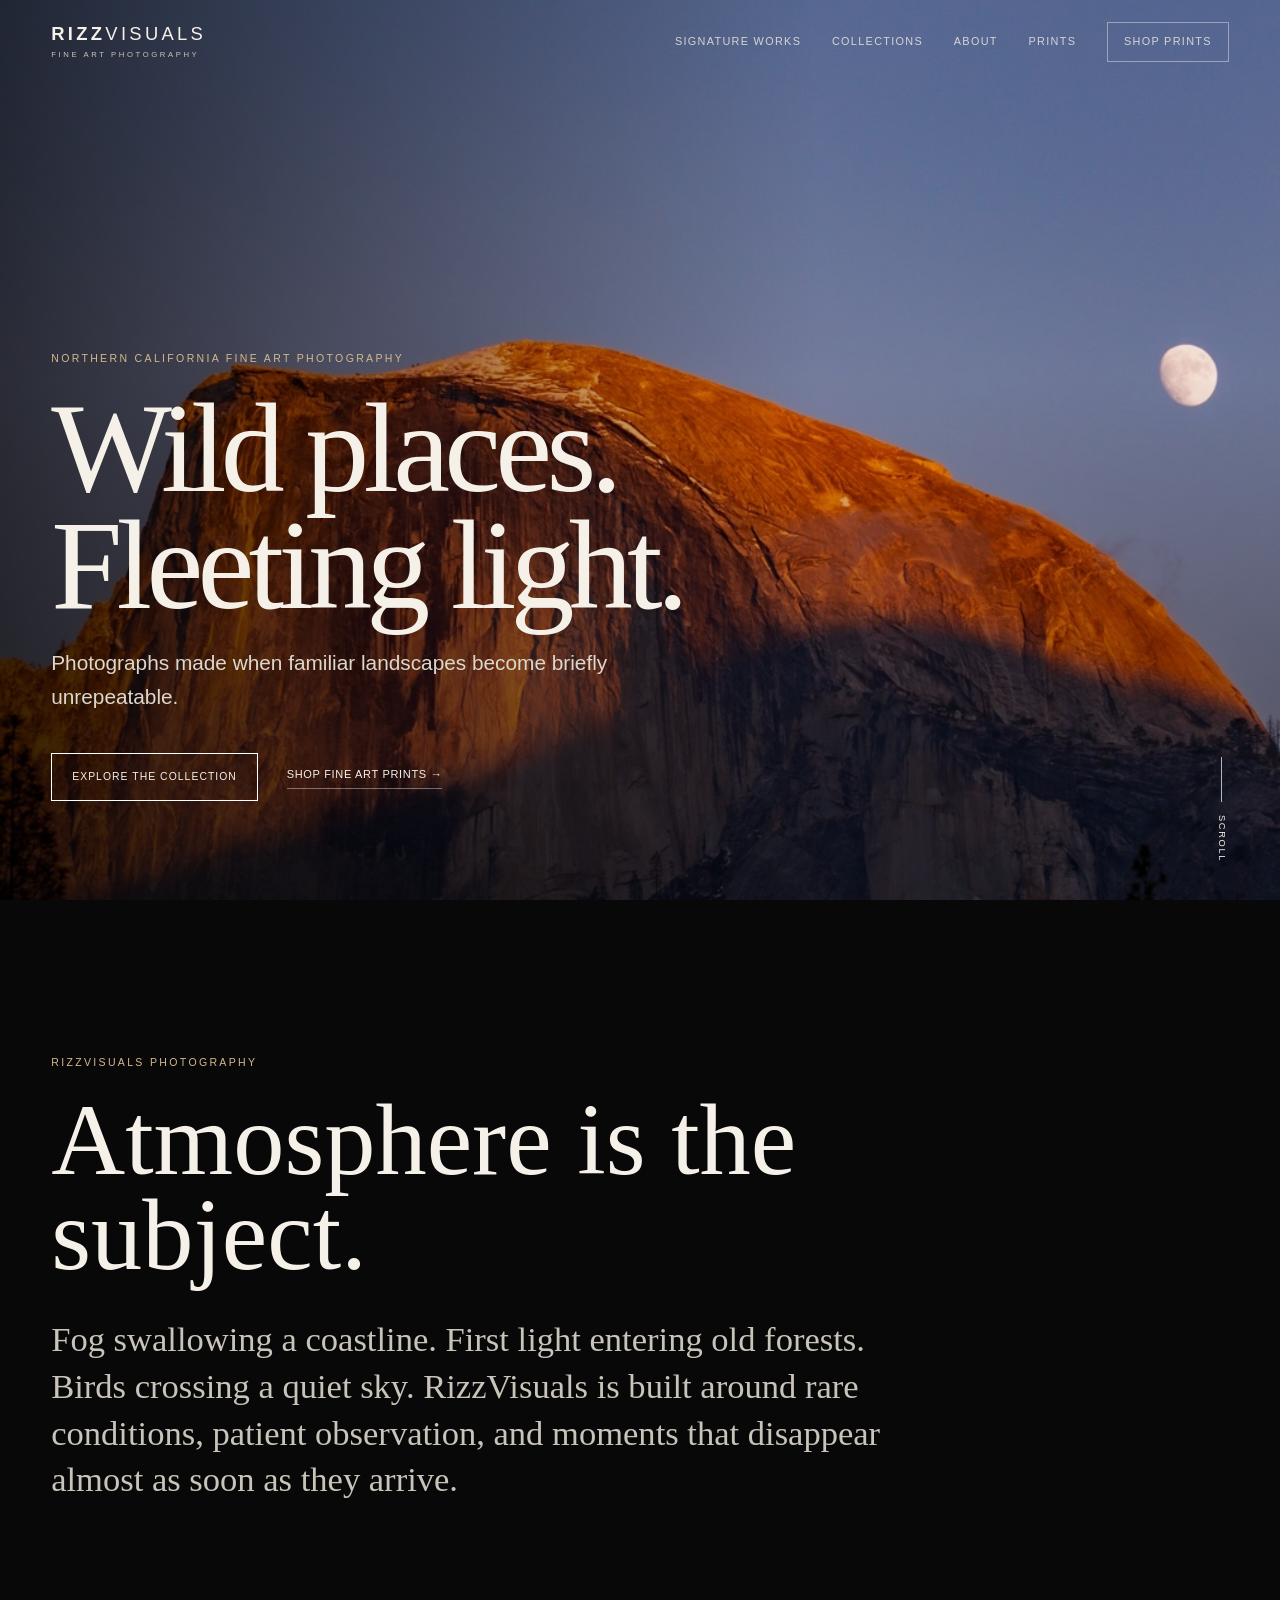
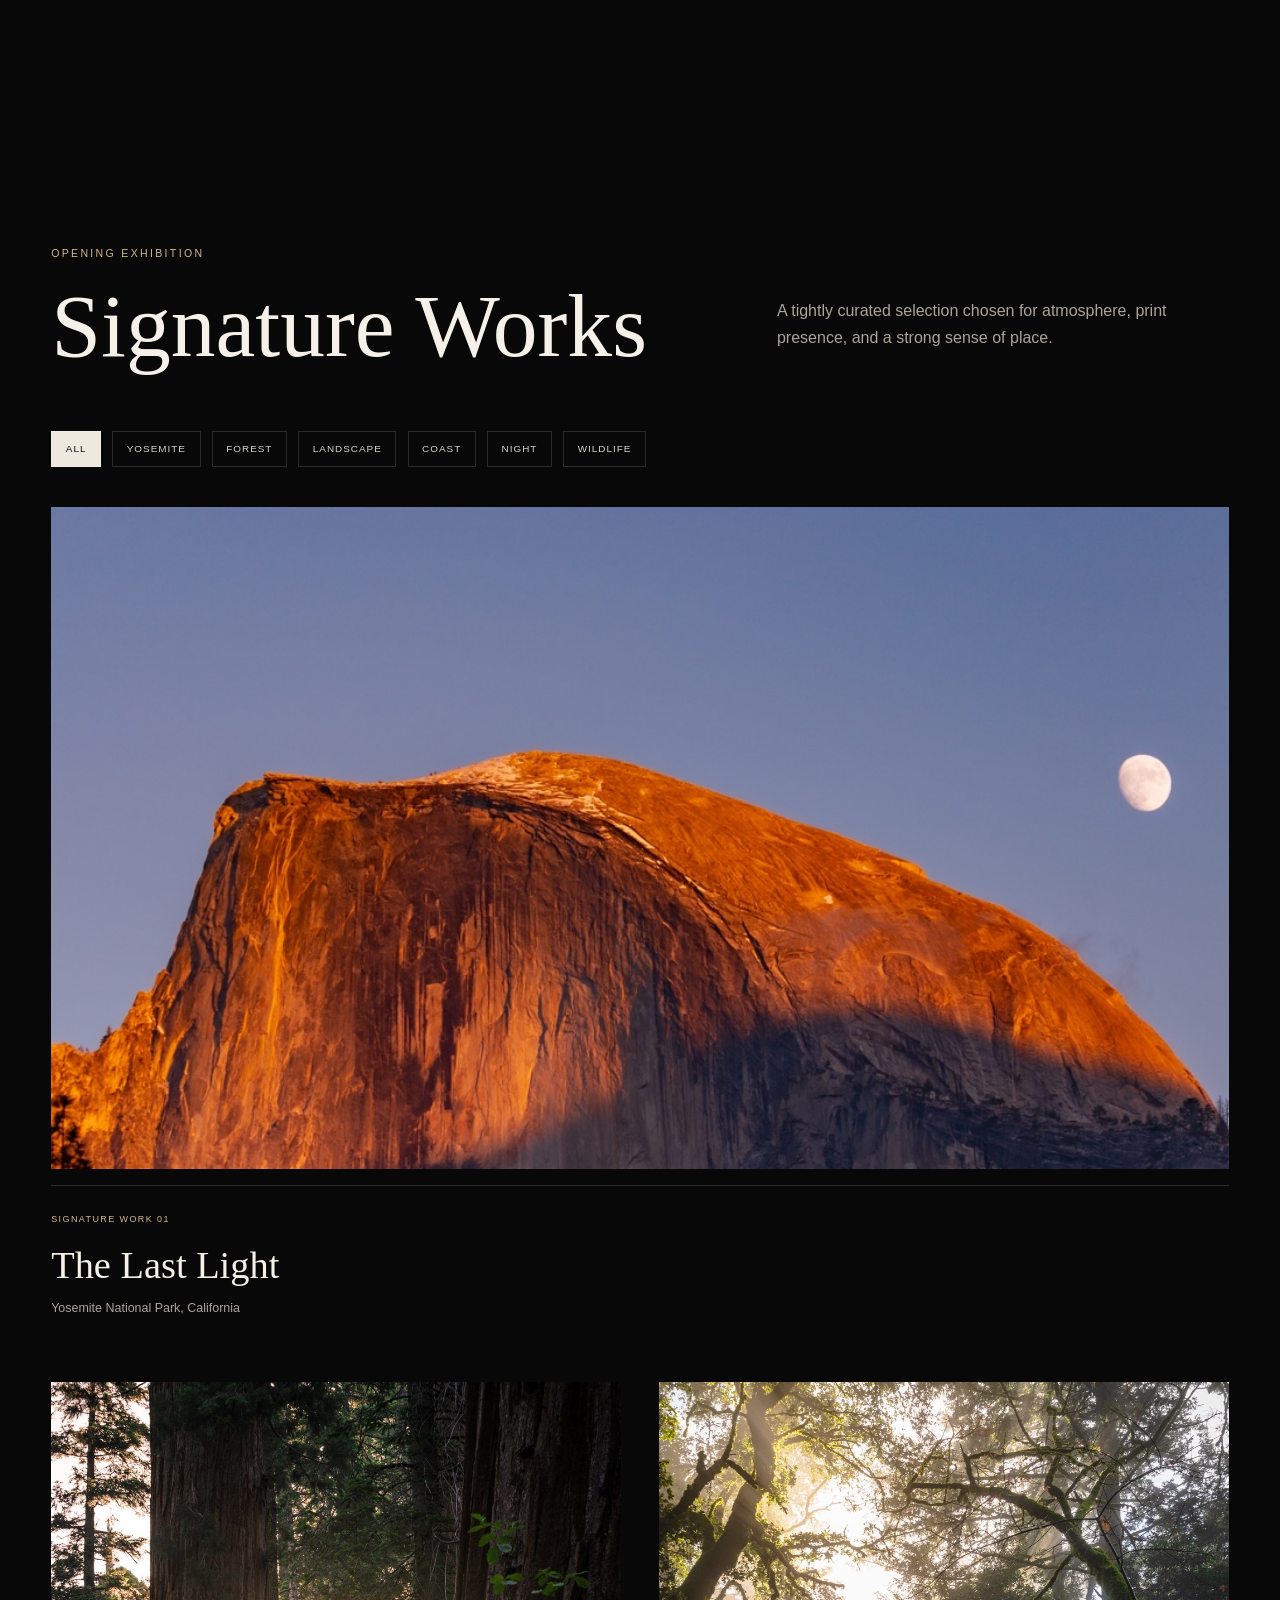
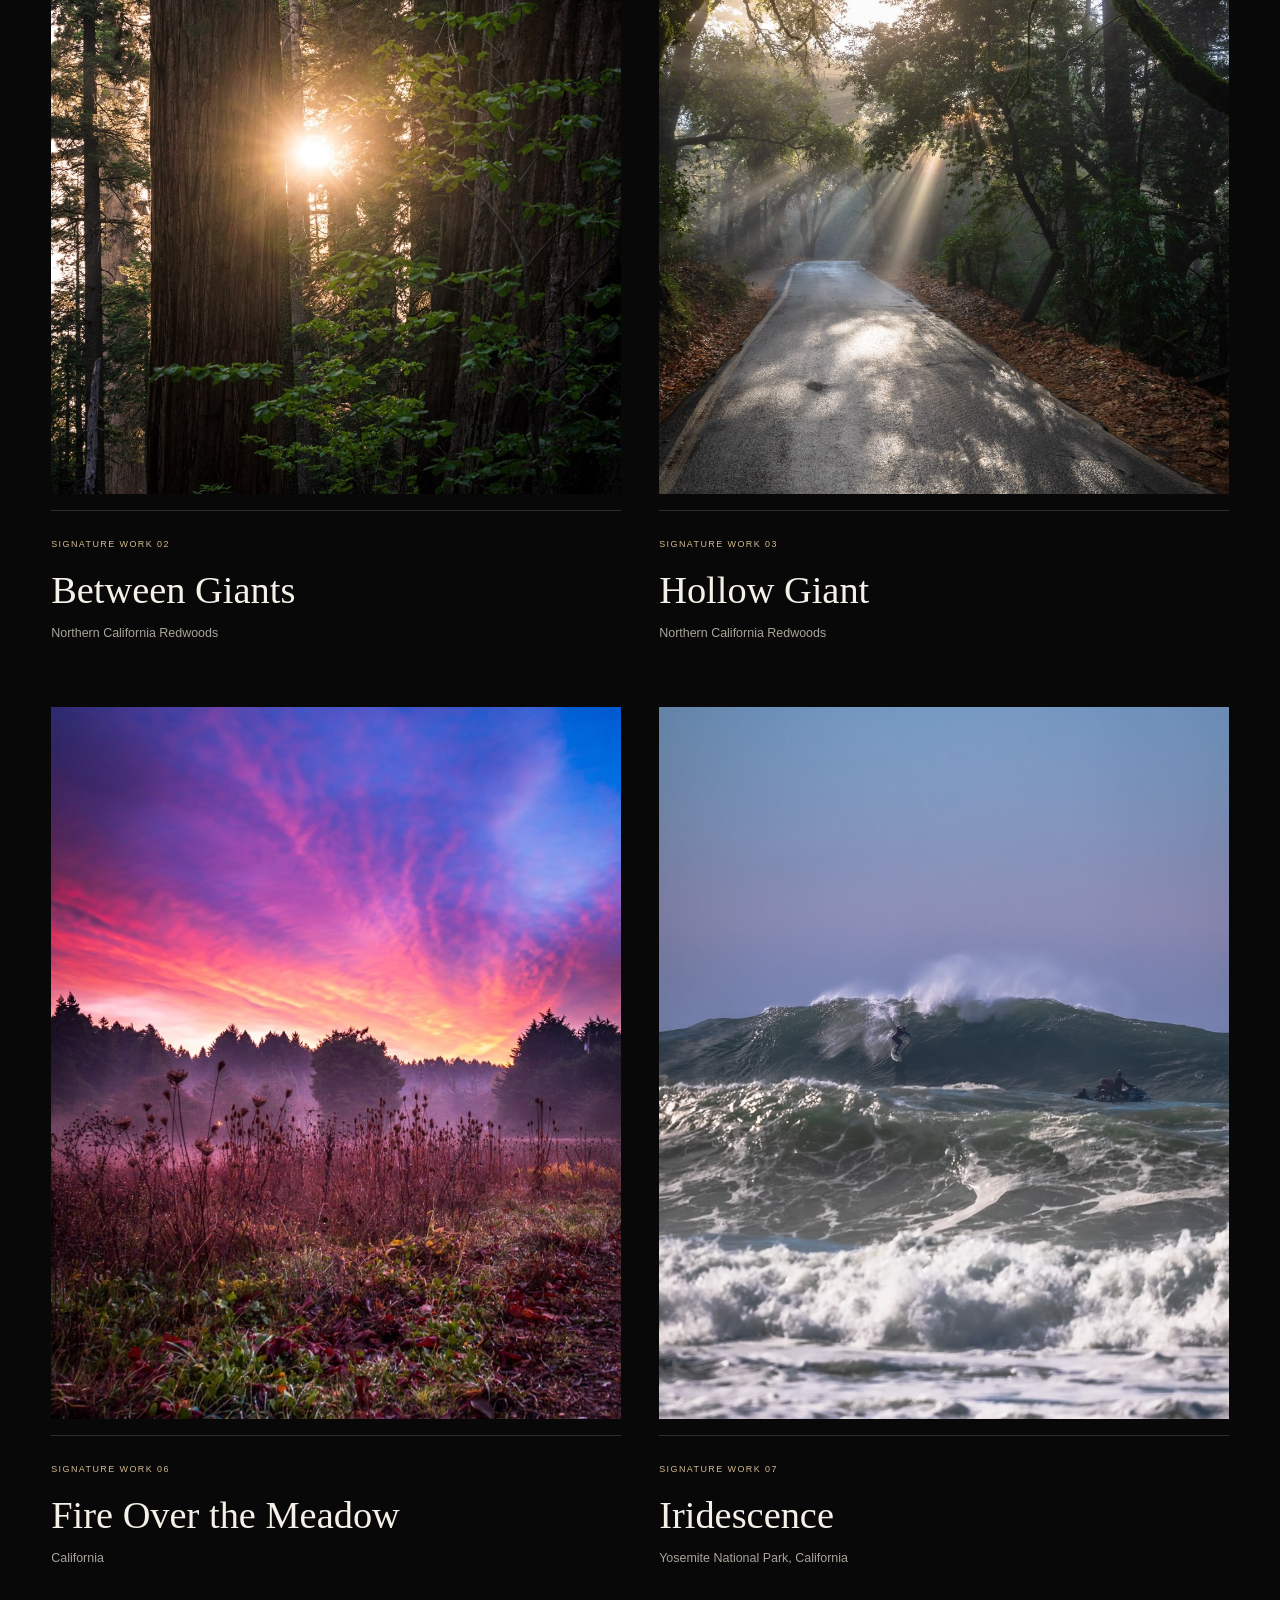
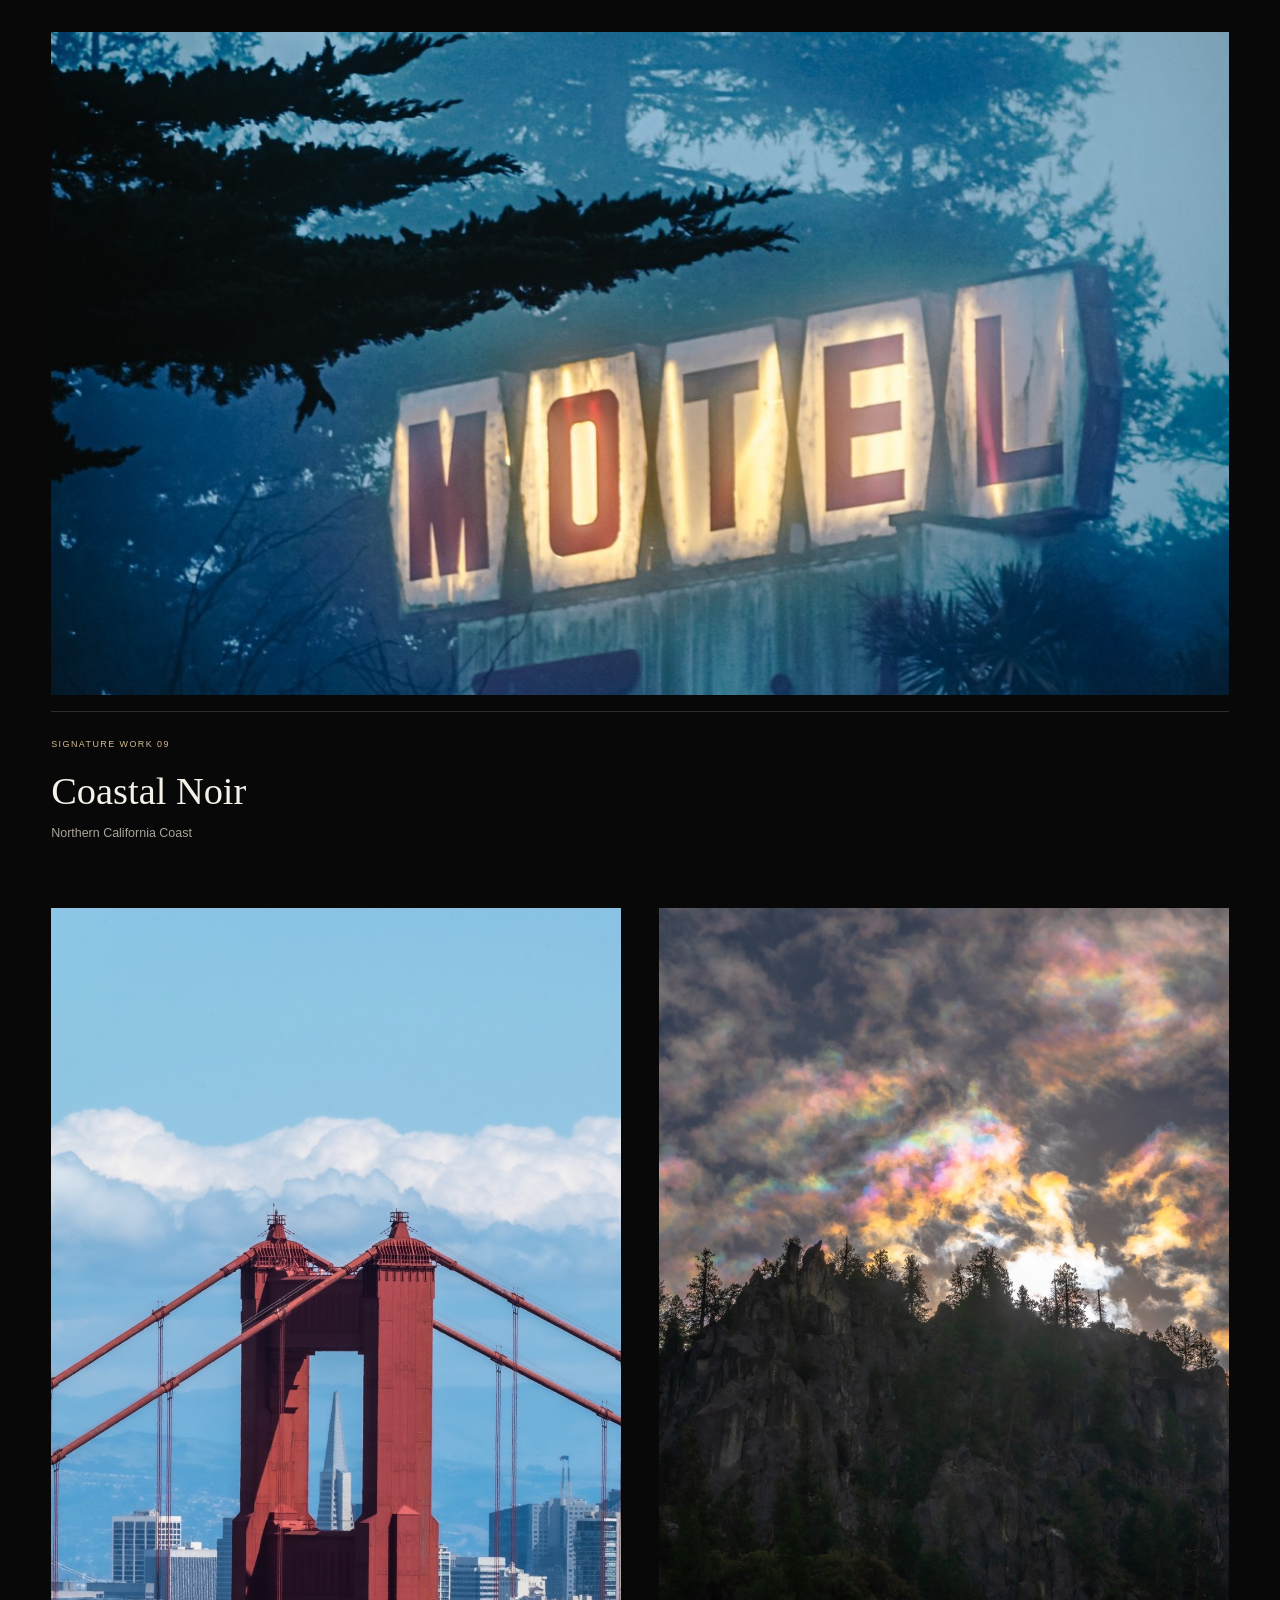
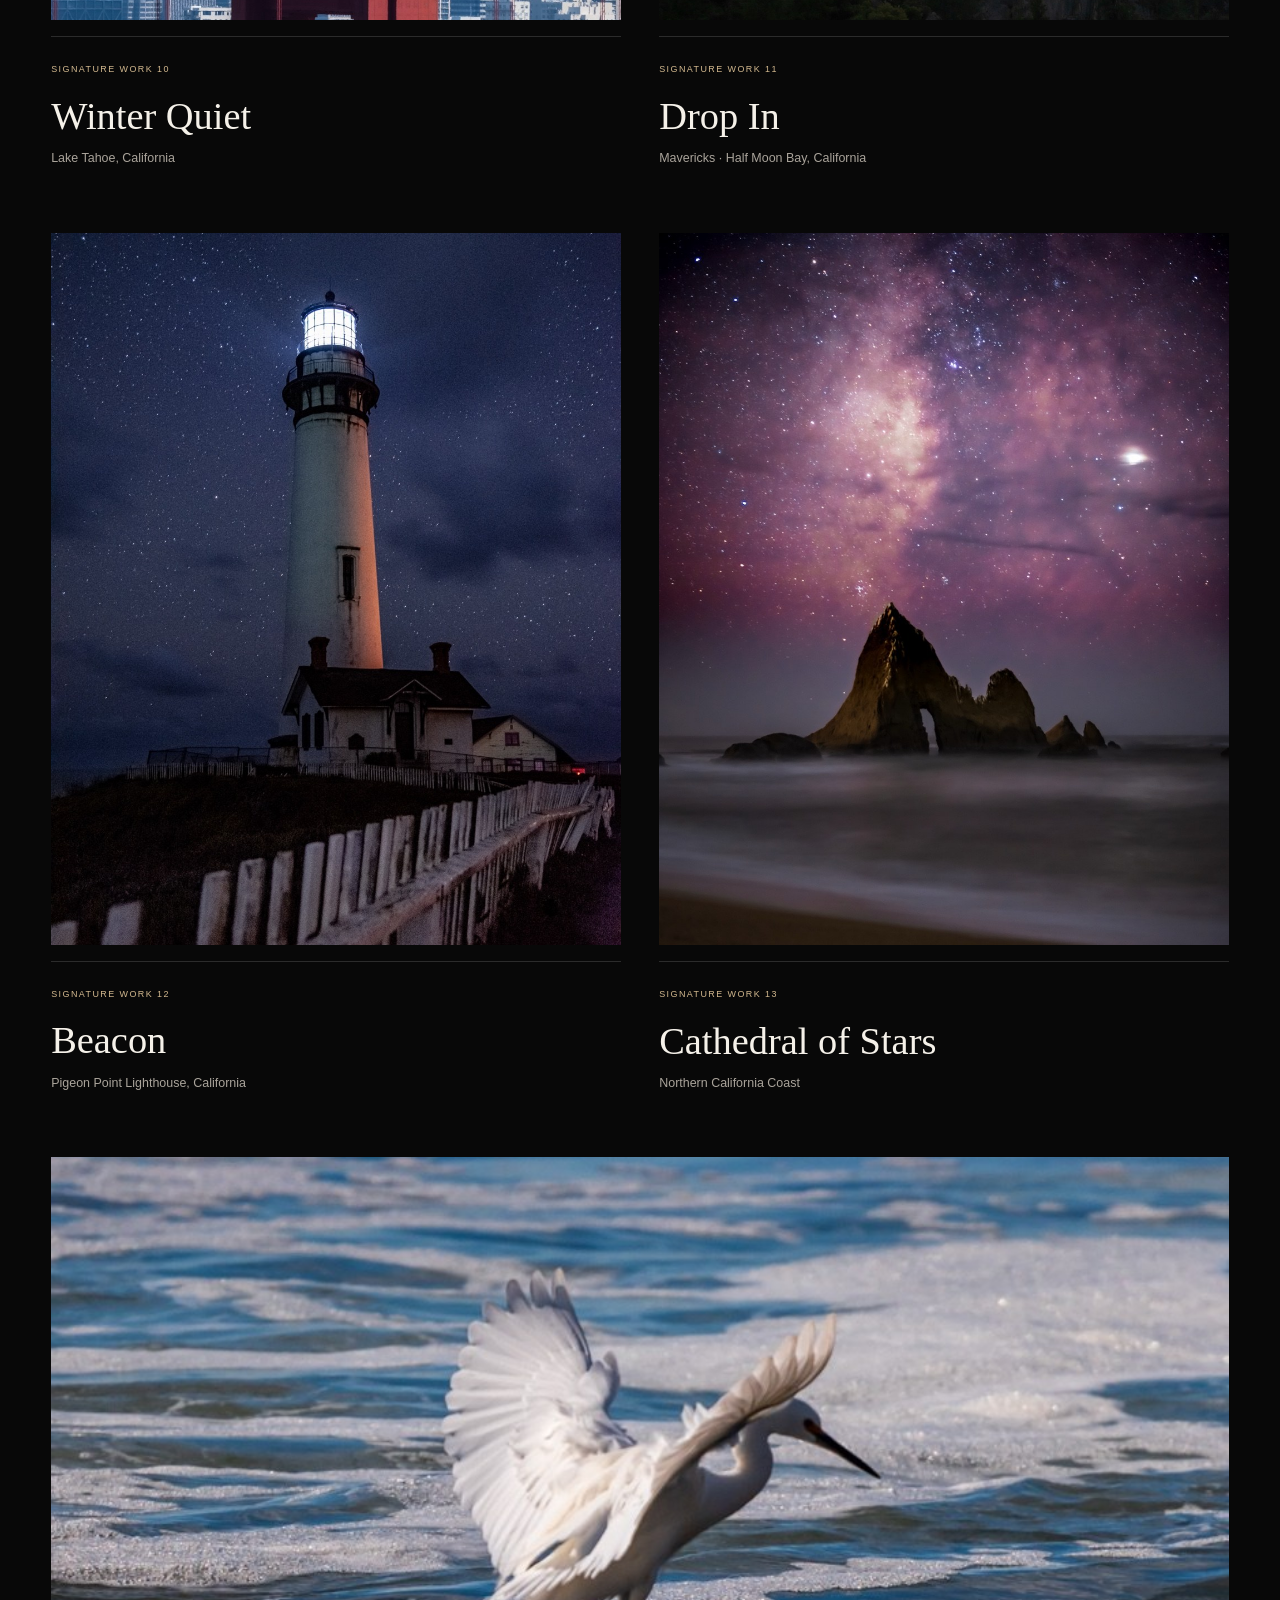
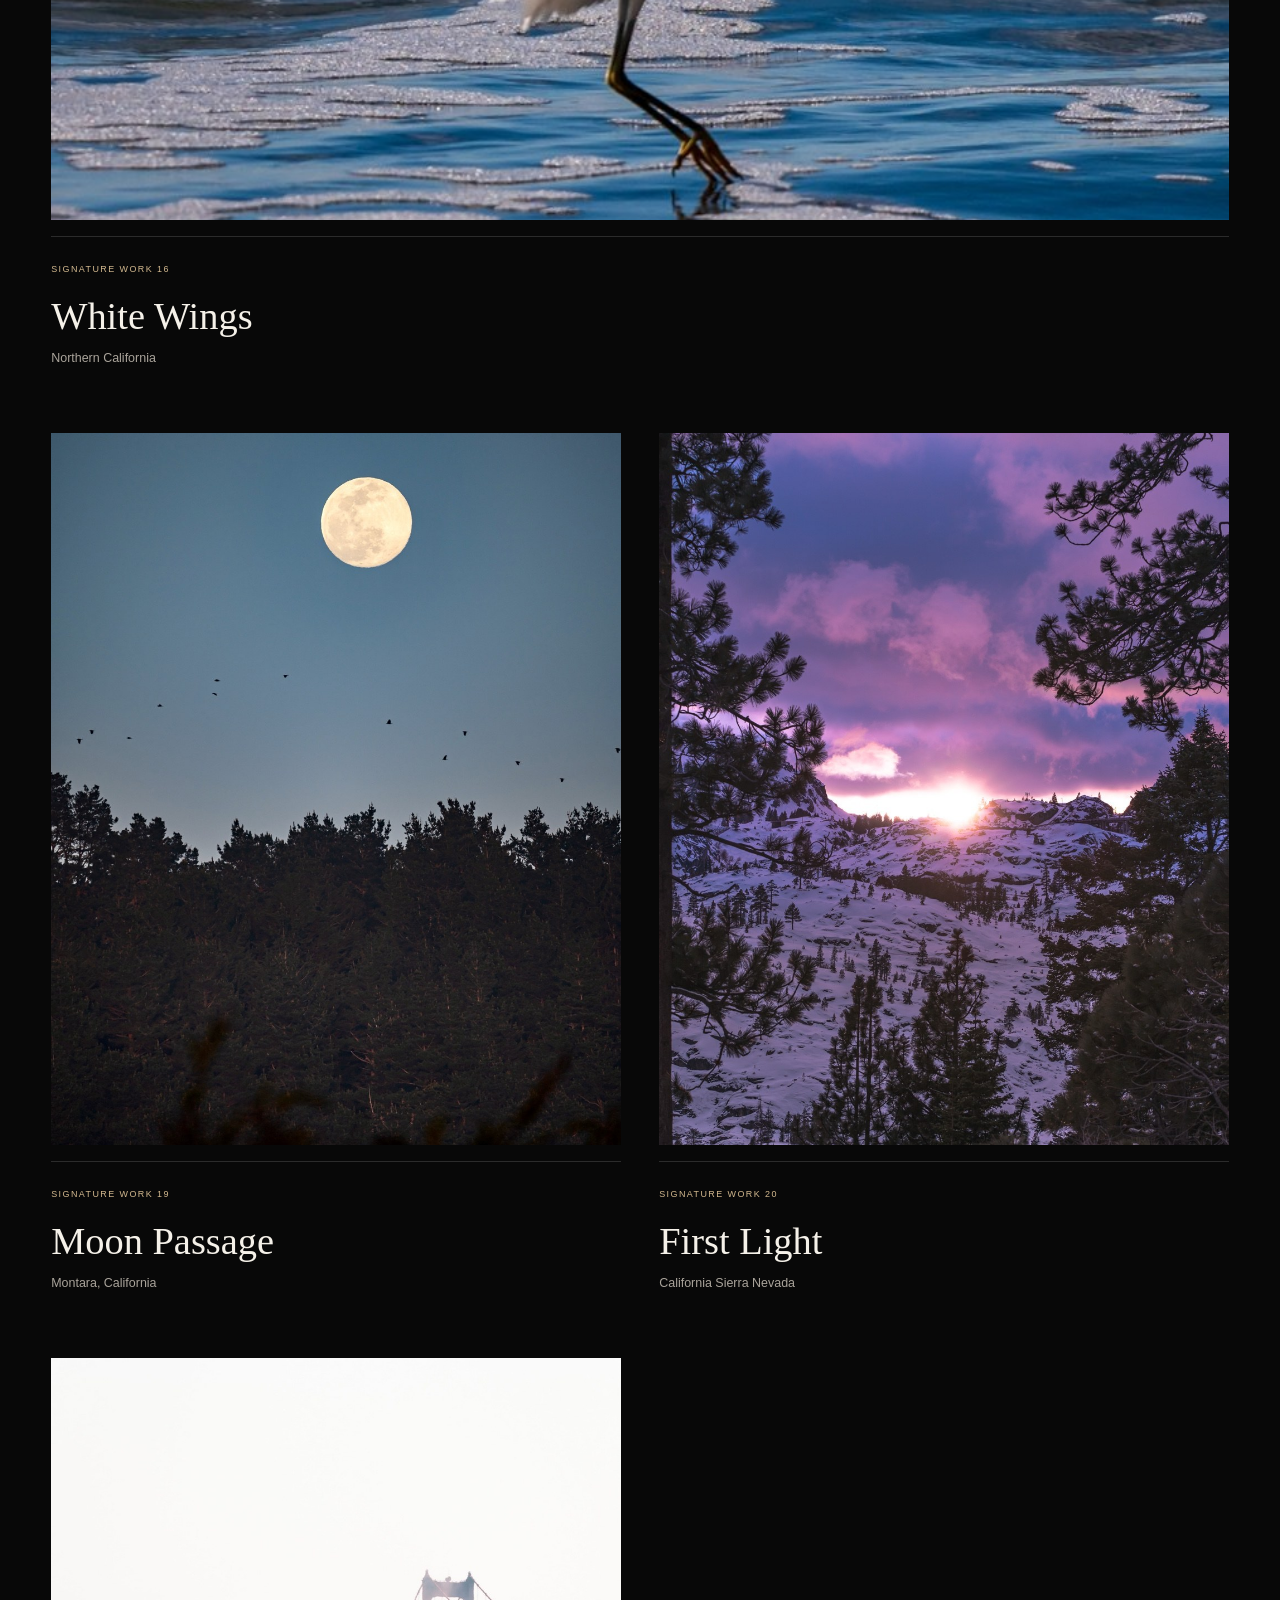
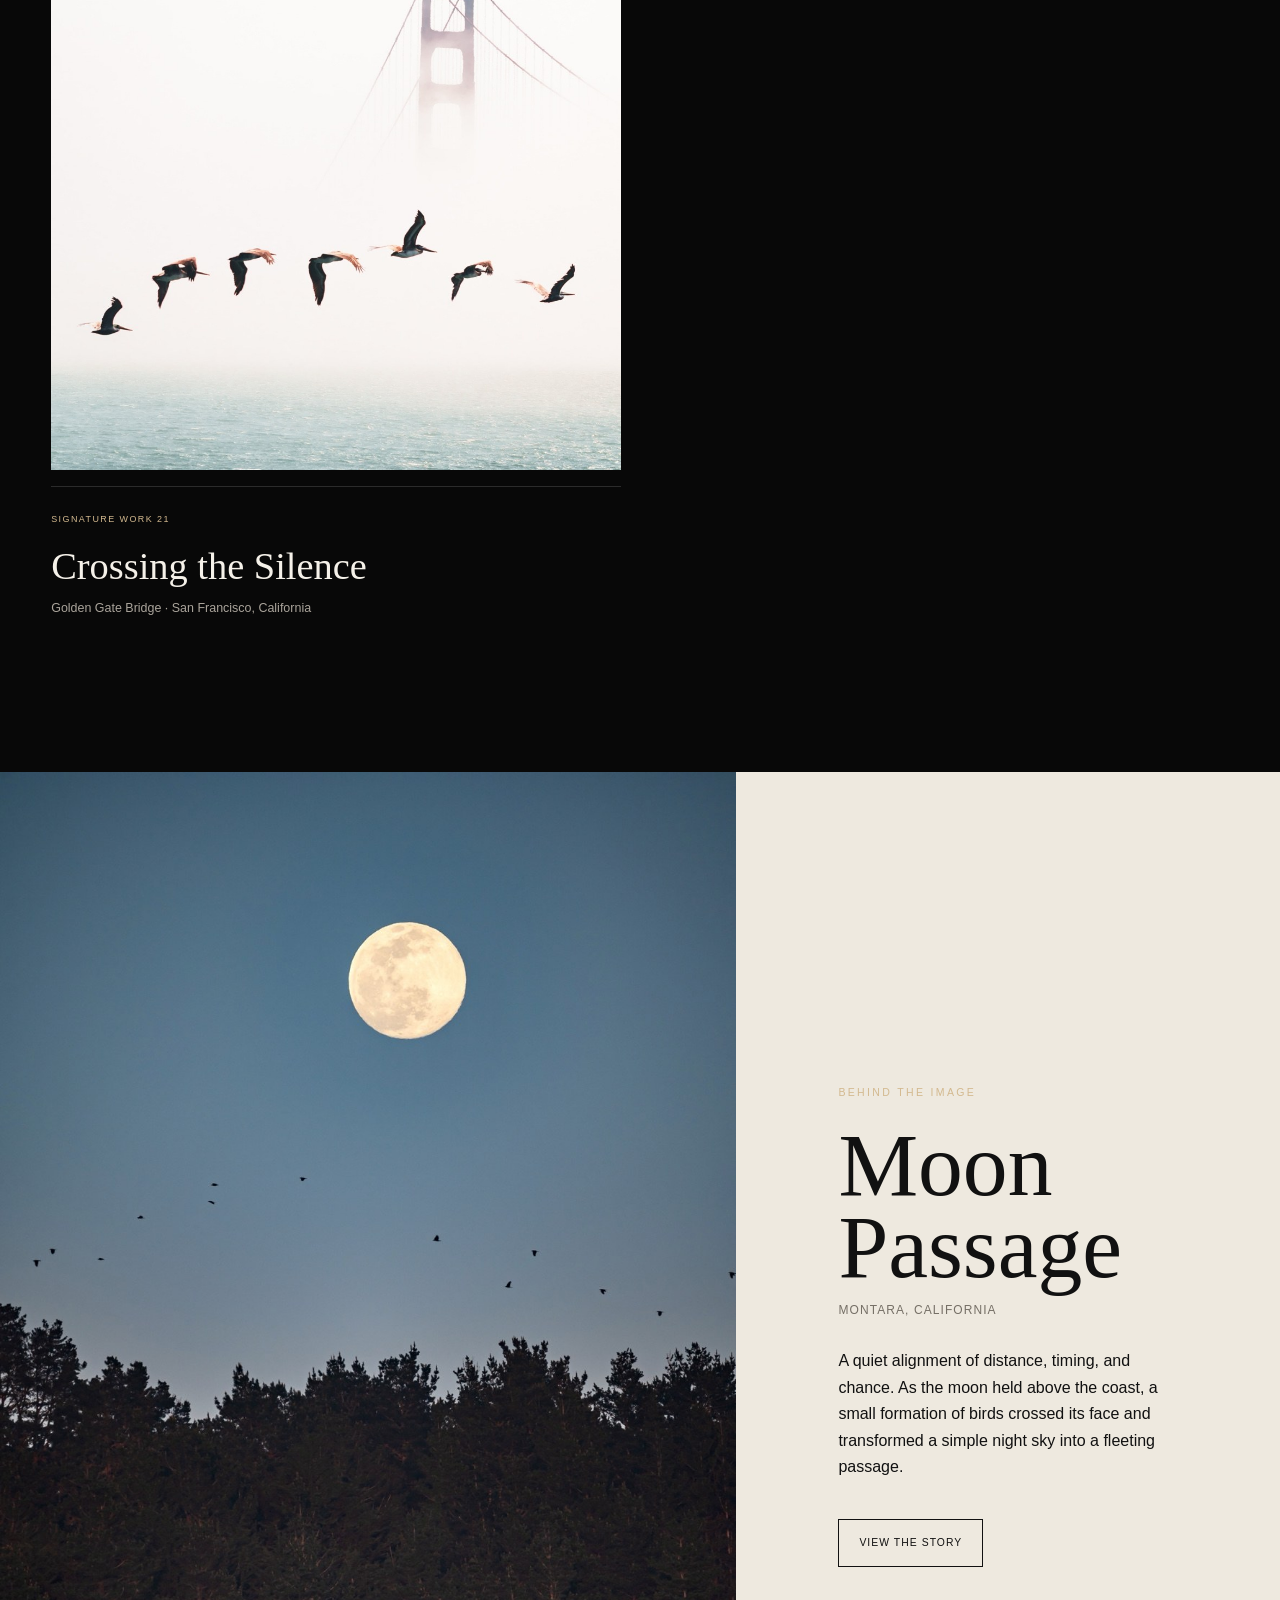
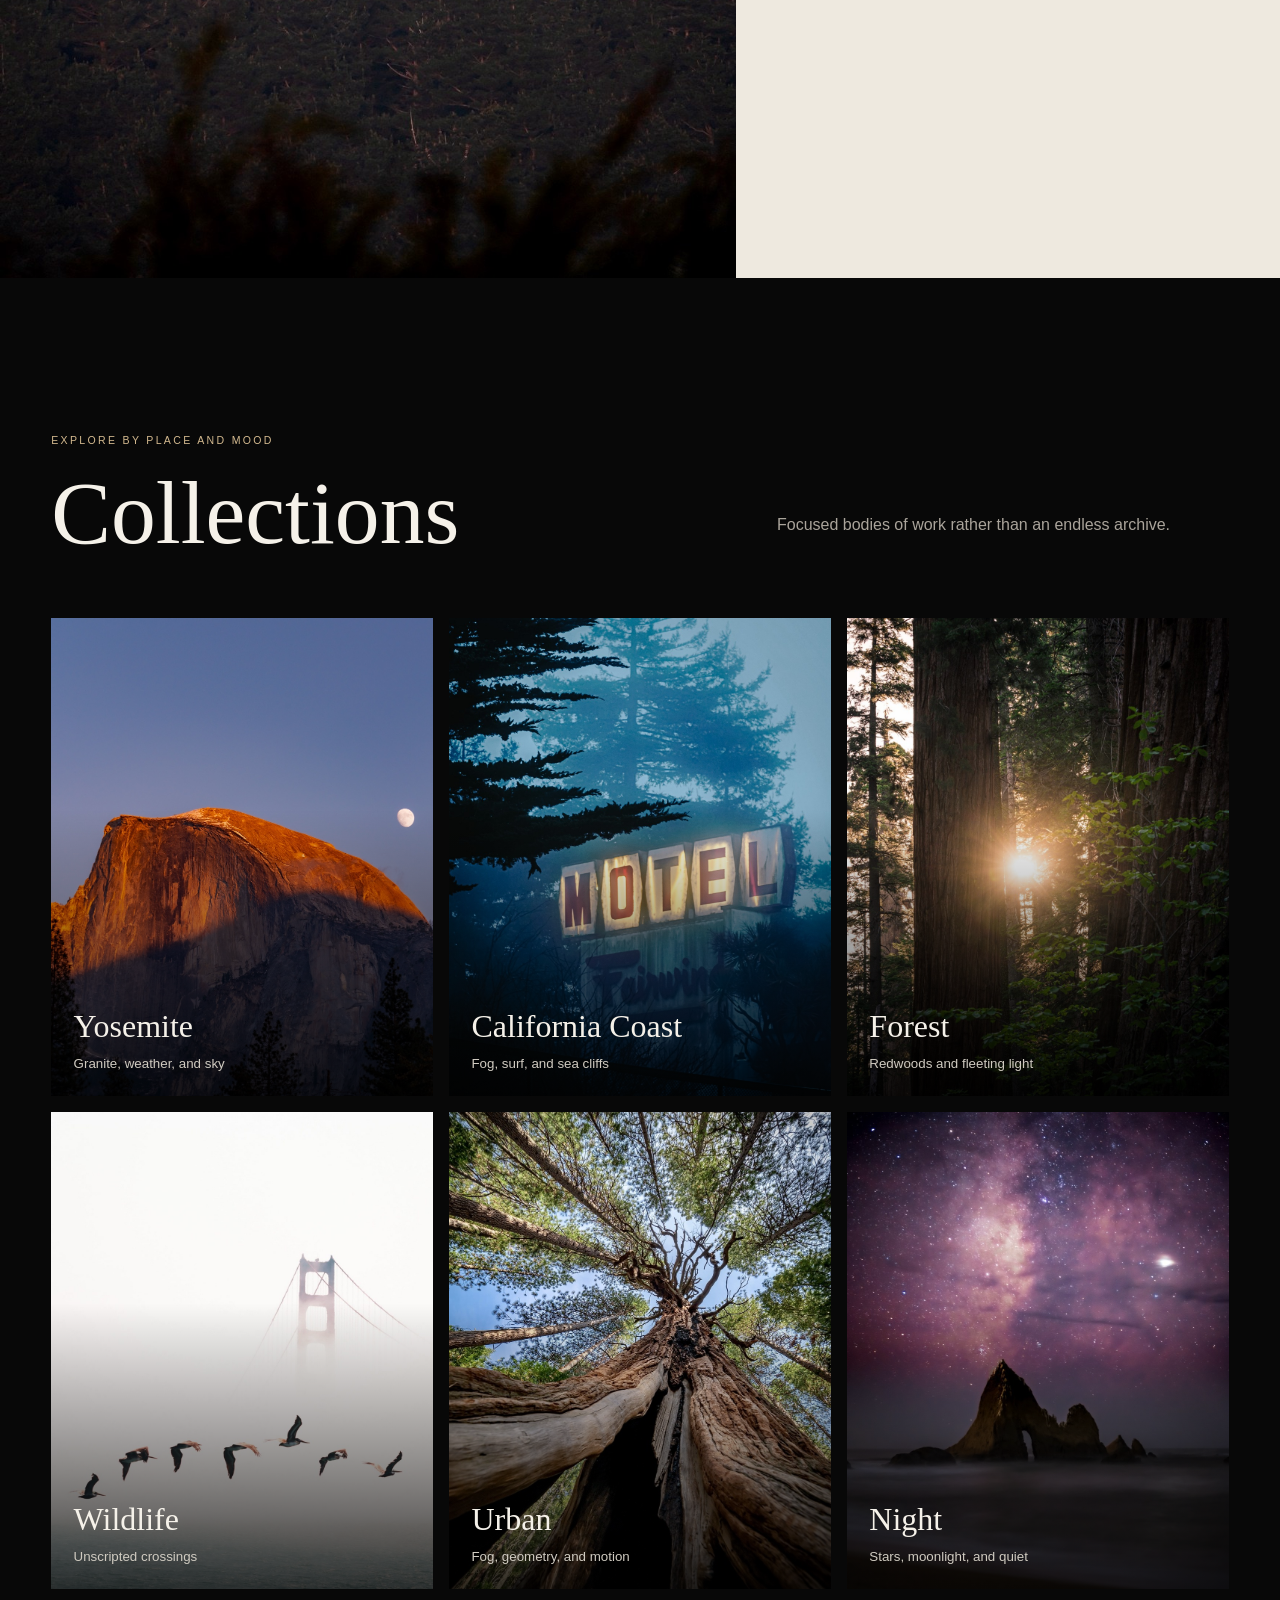
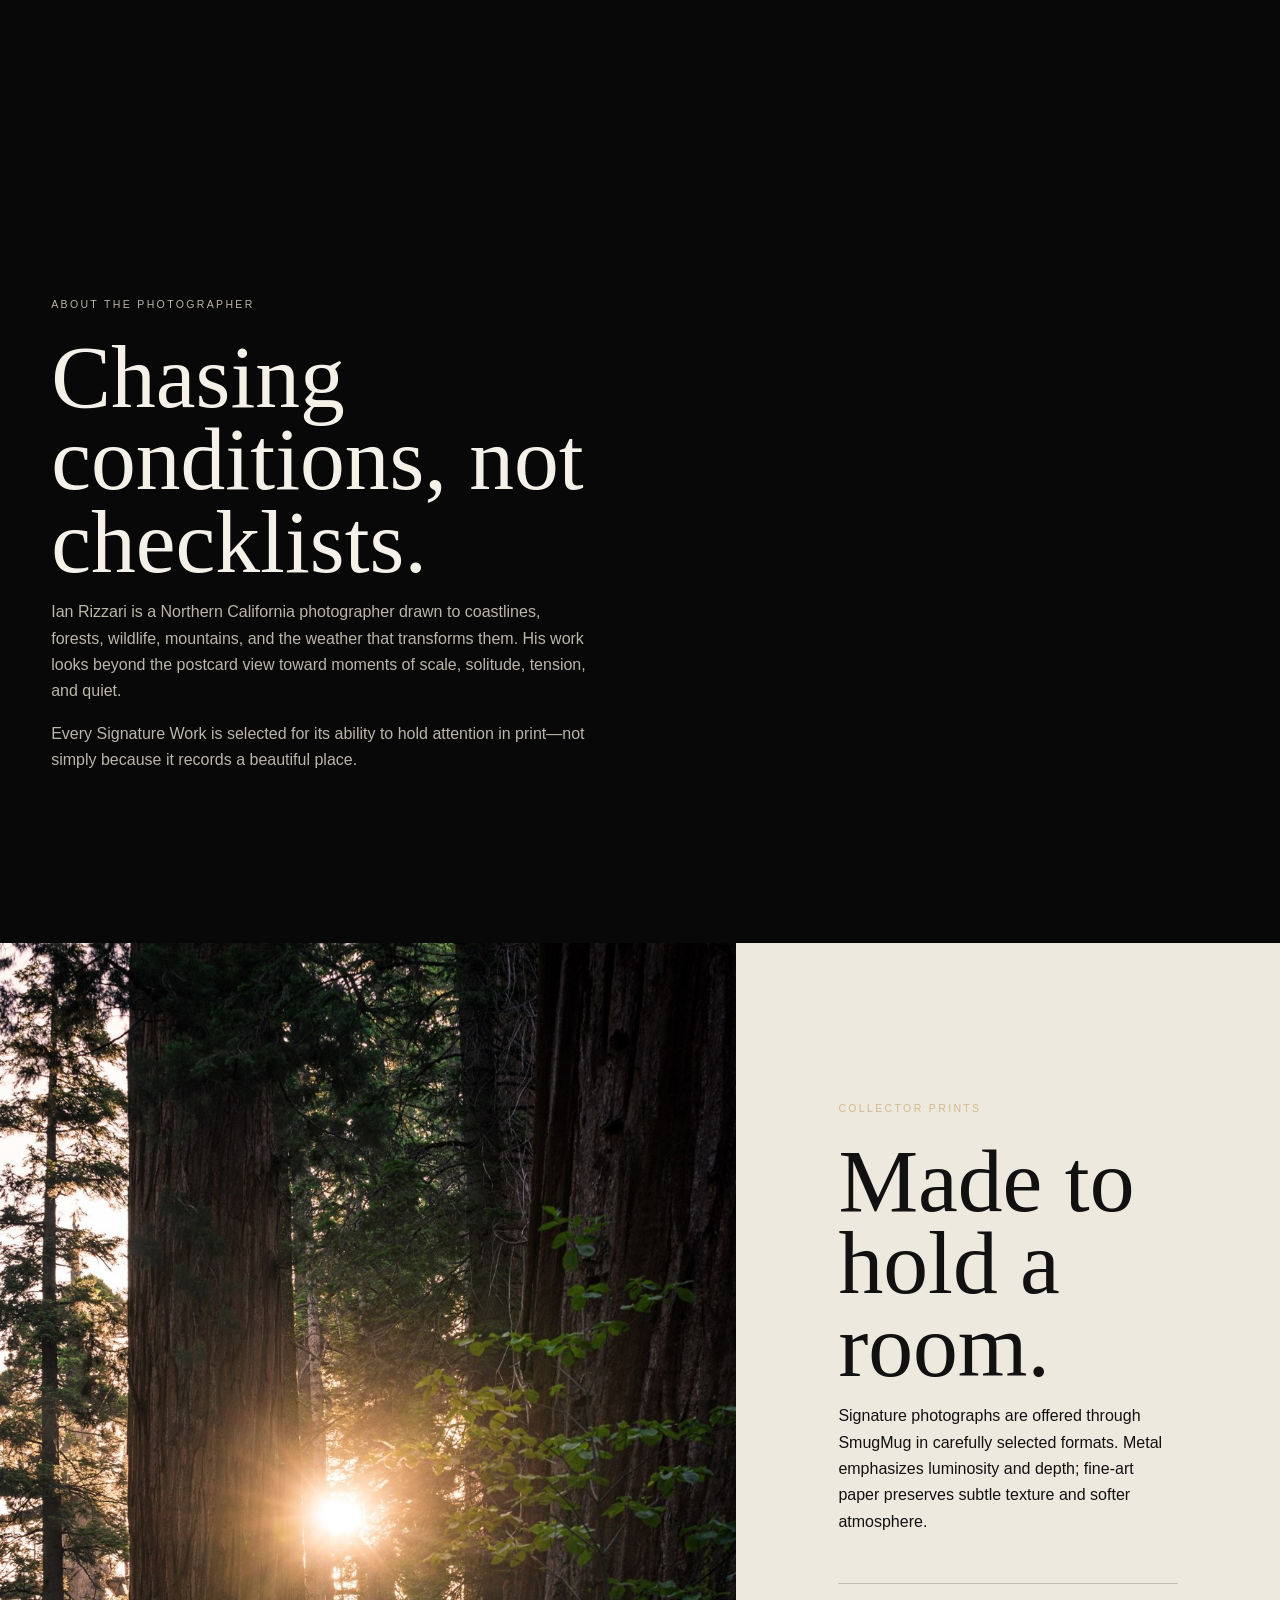
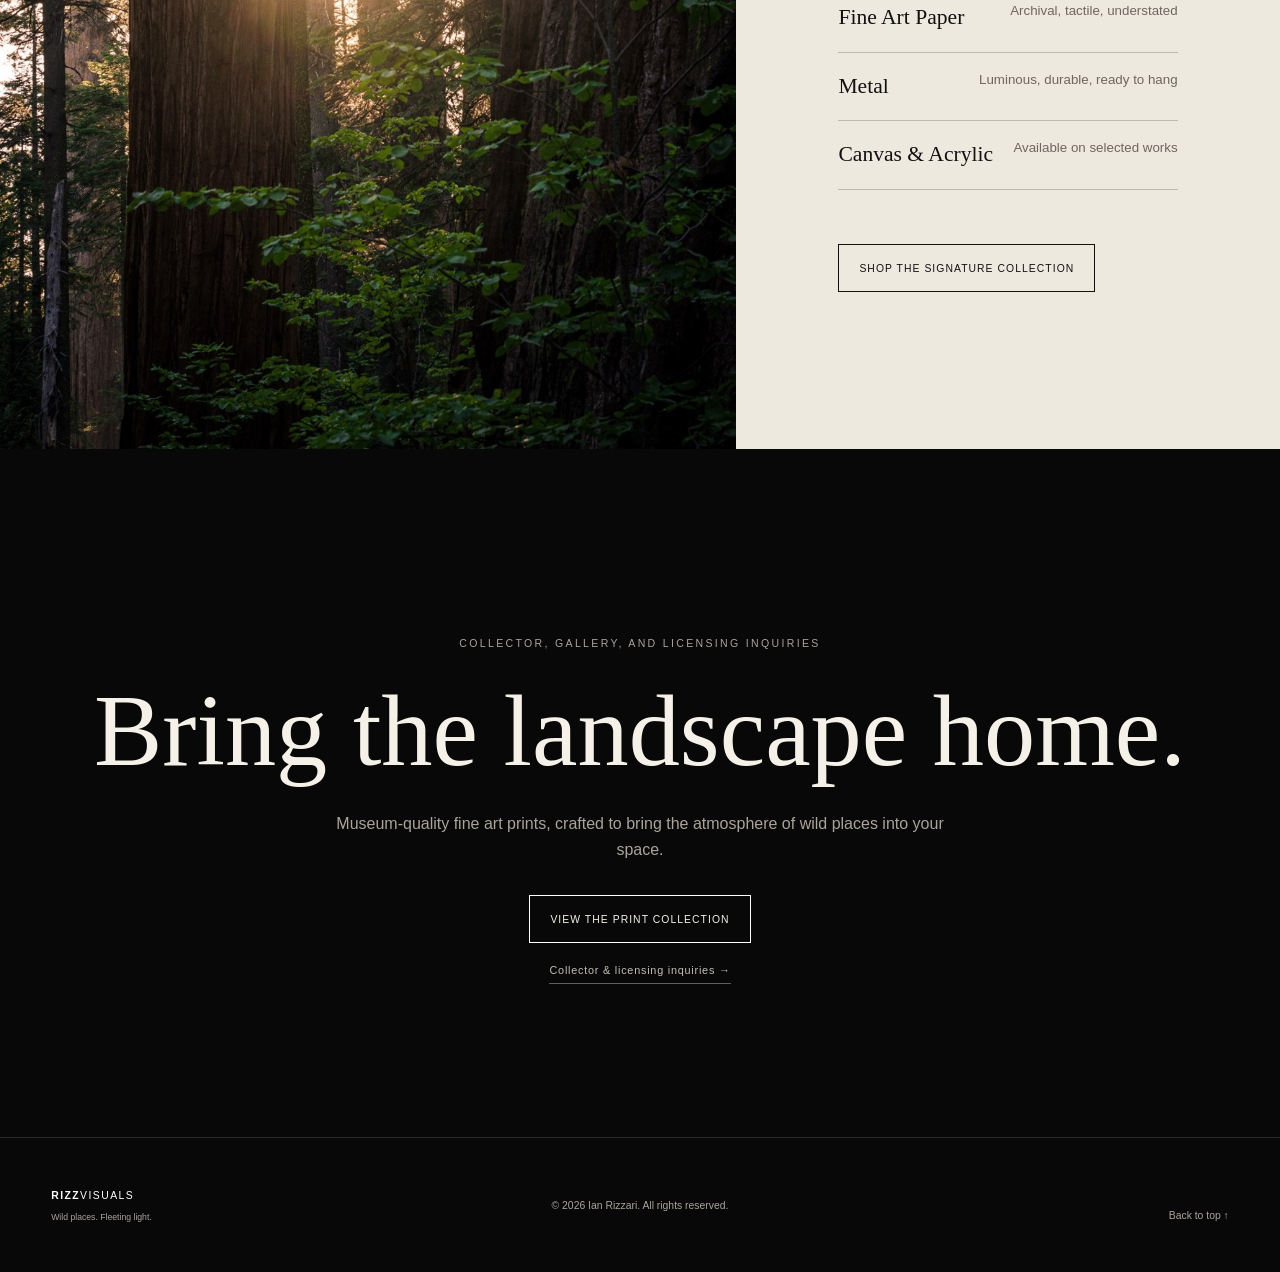
==== commit 2b568b3f: "Add files via upload" ====
--- a/index.html
+++ b/index.html
@@ -42,8 +42,8 @@
         <h1 id="hero-title">Wild places.<br>Fleeting light.</h1>
         <p class="hero-lead">Photographs made when familiar landscapes become briefly unrepeatable.</p>
         <div class="hero-actions">
-          <a class="button light" href="#signature">Enter the gallery</a>
-          <a class="text-link" data-shop-link target="_blank" rel="noopener">Shop prints ↗</a>
+          <a class="button light" href="#signature">Explore the Collection</a>
+          <a class="text-link" data-shop-link target="_blank" rel="noopener">Shop Fine Art Prints →</a>
         </div>
       </div>
       <a class="scroll-cue" href="#intro" aria-label="Scroll to introduction"><span></span>Scroll</a>
@@ -111,8 +111,11 @@
     <section class="contact section-pad" id="contact">
       <p class="eyebrow reveal">Collector, gallery, and licensing inquiries</p>
       <h2 class="reveal">Bring the landscape home.</h2>
-      <p class="reveal">For custom sizing, commercial placement, licensing, or exhibition opportunities, use the inquiry link below.</p>
-      <a class="button light reveal" id="email-link">Start an inquiry</a>
+      <p class="reveal">Museum-quality fine art prints, crafted to bring the atmosphere of wild places into your space.</p>
+      <div class="contact-actions reveal">
+        <a class="button light" data-shop-link target="_blank" rel="noopener">View the Print Collection</a>
+        <a class="contact-inquiry" id="email-link">Collector &amp; licensing inquiries →</a>
+      </div>
     </section>
   </main>
 
--- a/styles.css
+++ b/styles.css
@@ -2,4 +2,30 @@
 *{box-sizing:border-box}html{scroll-behavior:smooth;background:var(--bg)}body{margin:0;background:var(--bg);color:#f5f1e9;font-family:var(--sans);font-weight:300;line-height:1.65;overflow-x:hidden}body.menu-open{overflow:hidden}img{display:block;width:100%;height:auto}a{color:inherit;text-decoration:none}button{font:inherit}.sr-only{position:absolute;width:1px;height:1px;padding:0;margin:-1px;overflow:hidden;clip:rect(0,0,0,0);white-space:nowrap;border:0}.page-loader{position:fixed;inset:0;z-index:1000;display:grid;place-items:center;background:#050505;transition:opacity .8s,visibility .8s}.page-loader span{font-size:.7rem;letter-spacing:.38em}.loaded .page-loader{opacity:0;visibility:hidden}.site-header{position:fixed;top:0;left:0;width:100%;z-index:100;display:flex;justify-content:space-between;align-items:center;padding:1.35rem var(--pad);transition:background .35s,padding .35s,border .35s}.site-header.scrolled,.site-header.solid{background:rgba(8,8,8,.92);backdrop-filter:blur(18px);border-bottom:1px solid var(--line);padding-top:.9rem;padding-bottom:.9rem}.brand{display:flex;flex-direction:column;line-height:1}.brand-name{font-size:clamp(.95rem,1.6vw,1.15rem);font-weight:600;letter-spacing:.18em}.brand-name span,footer strong span{font-weight:300}.brand-sub{font-size:.48rem;letter-spacing:.34em;margin-top:.5rem;color:#c9c4ba}.nav{display:flex;align-items:center;gap:clamp(1rem,2.4vw,2.3rem);font-size:.68rem;letter-spacing:.12em;text-transform:uppercase}.nav a{opacity:.8;transition:opacity .2s}.nav a:hover{opacity:1}.nav-shop{border:1px solid rgba(255,255,255,.5);padding:.65rem 1rem}.menu-btn{display:none;background:none;border:0;color:white;padding:.6rem}.menu-btn span:not(.sr-only){display:block;width:24px;height:1px;background:white;margin:6px}.hero{position:relative;min-height:100svh;display:flex;align-items:flex-end;overflow:hidden}.hero>img{position:absolute;inset:0;width:100%;height:100%;object-fit:cover;object-position:center 42%}.hero-shade{position:absolute;inset:0;background:linear-gradient(90deg,rgba(0,0,0,.72),rgba(0,0,0,.08) 60%),linear-gradient(0deg,rgba(0,0,0,.5),transparent 55%)}.hero-copy{position:relative;z-index:2;max-width:870px;padding:0 var(--pad) clamp(6.5rem,13vh,10rem)}.eyebrow{font-size:.66rem;letter-spacing:.22em;text-transform:uppercase;color:var(--accent);margin:0 0 1.4rem}.hero h1,.intro h2,.section-heading h2,.featured-copy h2,.about h2,.prints h2,.contact h2,.artwork-title h1{font-family:var(--serif);font-weight:400;line-height:.92;margin:0}.hero h1{font-size:clamp(4rem,10vw,9.5rem);letter-spacing:-.045em}.hero-lead{max-width:610px;font-size:clamp(1rem,1.7vw,1.3rem);color:#ddd7cc}.hero-actions{display:flex;align-items:center;gap:1.8rem;margin-top:2.4rem}.button{display:inline-flex;align-items:center;justify-content:center;min-height:48px;padding:.8rem 1.25rem;border:1px solid;letter-spacing:.1em;text-transform:uppercase;font-size:.65rem;transition:background .25s,color .25s,transform .25s}.button:hover{transform:translateY(-2px)}.button.light{border-color:#fff}.button.light:hover{background:#fff;color:#111}.button.dark{border-color:#111;color:#111}.button.dark:hover{background:#111;color:white}.text-link{font-size:.73rem;border-bottom:1px solid rgba(255,255,255,.45);padding-bottom:.25rem}.scroll-cue{position:absolute;z-index:2;right:var(--pad);bottom:2.4rem;font-size:.58rem;letter-spacing:.18em;text-transform:uppercase;writing-mode:vertical-rl;display:flex;gap:.8rem;align-items:center}.scroll-cue span{height:45px;width:1px;background:rgba(255,255,255,.7)}.section-pad{padding:clamp(6rem,12vw,11rem) var(--pad)}.intro{max-width:1250px}.intro h2{font-size:clamp(3.3rem,8vw,8rem);max-width:1050px}.lead{max-width:850px;font-family:var(--serif);font-size:clamp(1.4rem,2.7vw,2.25rem);line-height:1.35;color:#c9c4ba}.section-heading{display:grid;grid-template-columns:1.5fr 1fr;gap:3rem;align-items:end;margin-bottom:4rem}.section-heading h2{font-size:clamp(3.4rem,7vw,7rem)}.section-heading>p{max-width:420px;color:var(--muted)}.filter-row{display:flex;gap:.7rem;flex-wrap:wrap;margin-bottom:2.5rem}.filter{border:1px solid var(--line);background:transparent;color:#d9d4cb;padding:.55rem .85rem;font-size:.62rem;letter-spacing:.1em;text-transform:uppercase;cursor:pointer}.filter.active,.filter:hover{background:#eee9df;color:#111}.gallery{display:grid;grid-template-columns:repeat(2,minmax(0,1fr));gap:clamp(2rem,5vw,6rem) clamp(1.2rem,3vw,3rem)}.work-card{display:block}.work-card.wide{grid-column:1/-1}.work-card figure{margin:0;overflow:hidden;background:#111;aspect-ratio:4/5}.work-card.wide figure{aspect-ratio:16/9}.work-card img{height:100%;object-fit:cover;transition:transform 1.1s cubic-bezier(.2,.75,.2,1),filter .5s}.work-card:hover img{transform:scale(1.025);filter:brightness(1.05)}.work-meta{padding-top:1.1rem;border-top:1px solid var(--line);margin-top:1rem}.work-meta span{font-size:.56rem;letter-spacing:.16em;text-transform:uppercase;color:var(--accent)}.work-meta h3{font-family:var(--serif);font-size:clamp(1.8rem,3vw,3rem);font-weight:400;margin:.25rem 0 0}.work-meta p{margin:0;color:var(--muted);font-size:.78rem}.featured-story,.prints{display:grid;grid-template-columns:1.15fr .85fr;background:var(--paper);color:var(--ink)}.featured-image img,.prints-image img{height:100%;min-height:680px;object-fit:cover}.featured-copy,.prints-copy{display:flex;flex-direction:column;justify-content:center;padding:clamp(3rem,8vw,8rem)}.featured-copy h2,.prints-copy h2{font-size:clamp(3.4rem,7vw,7rem)}.featured-copy .location,.artwork-title .location{color:#756f66;font-size:.75rem;letter-spacing:.09em;text-transform:uppercase}.featured-copy p,.prints-copy p{max-width:570px}.featured-copy .button,.prints-copy .button{align-self:flex-start;margin-top:1.4rem}.collection-grid{display:grid;grid-template-columns:repeat(3,1fr);gap:1rem}.collection-card{position:relative;overflow:hidden;aspect-ratio:4/5}.collection-card img{height:100%;object-fit:cover;transition:transform .9s}.collection-card:after{content:"";position:absolute;inset:0;background:linear-gradient(0deg,rgba(0,0,0,.76),transparent 60%)}.collection-card:hover img{transform:scale(1.035)}.collection-card span{position:absolute;z-index:2;left:1.4rem;bottom:1.3rem;display:flex;flex-direction:column}.collection-card b{font-family:var(--serif);font-size:2rem;font-weight:400}.collection-card small{color:#d0cbc1}.about{display:grid;grid-template-columns:1fr 1fr;gap:8vw;align-items:center}.about h2{font-size:clamp(3.4rem,7vw,7rem)}.about-copy{max-width:700px}.about p{color:#bbb5aa}.about blockquote{font-family:var(--serif);font-size:clamp(2rem,4vw,4rem);line-height:1.15;margin:0;color:#e3ded4}.format-list{margin:2rem 0;border-top:1px solid rgba(0,0,0,.2)}.format-list div{display:flex;justify-content:space-between;gap:1rem;padding:1rem 0;border-bottom:1px solid rgba(0,0,0,.2)}.format-list span{font-family:var(--serif);font-size:1.35rem}.format-list small{color:#6d675f}.contact{text-align:center}.contact h2{font-size:clamp(3.4rem,8vw,8rem)}.contact p{max-width:650px;margin:2rem auto;color:#aaa49b}.contact .button{margin:auto}footer{display:grid;grid-template-columns:1fr auto 1fr;align-items:end;gap:2rem;padding:3rem var(--pad);border-top:1px solid var(--line);font-size:.65rem;color:#aaa49b}footer>div{display:flex;flex-direction:column}footer strong{color:white;letter-spacing:.14em}footer small{margin-top:.4rem}footer>a{text-align:right}.reveal{opacity:0;transform:translateY(24px);transition:opacity .9s,transform .9s}.reveal.visible{opacity:1;transform:none}.artwork-page{background:#090909}.back-link{font-size:.65rem;letter-spacing:.1em;text-transform:uppercase}.artwork-detail{padding-top:74px}.artwork-hero{position:relative;min-height:calc(100svh - 74px);display:grid;place-items:center;padding:clamp(1rem,4vw,4rem);background:#050505}.artwork-hero img{max-height:calc(100svh - 130px);width:auto;max-width:100%;object-fit:contain}.artwork-counter{position:absolute;left:var(--pad);bottom:1.2rem;font-size:.58rem;letter-spacing:.16em;text-transform:uppercase;color:#aaa}.artwork-story{display:grid;grid-template-columns:1fr 1fr;gap:8vw;background:var(--paper);color:var(--ink)}.artwork-title h1{font-size:clamp(4rem,9vw,9rem)}.story-copy{max-width:620px;font-family:var(--serif);font-size:clamp(1.35rem,2.2vw,2rem);line-height:1.42}.story-copy dl{font-family:var(--sans);font-size:.8rem;margin:2.5rem 0}.story-copy dl>div{display:grid;grid-template-columns:1fr 1fr;padding:.9rem 0;border-bottom:1px solid rgba(0,0,0,.2)}.story-copy dt{text-transform:uppercase;letter-spacing:.08em;font-size:.6rem}.story-copy dd{margin:0}.artwork-nav{display:grid;grid-template-columns:1fr 1fr}.artwork-nav a{padding:3rem var(--pad);display:flex;flex-direction:column;border-top:1px solid var(--line)}.artwork-nav a+ a{text-align:right;border-left:1px solid var(--line)}.artwork-nav span{font-size:.58rem;letter-spacing:.14em;text-transform:uppercase;color:var(--muted)}.artwork-nav b{font-family:var(--serif);font-weight:400;font-size:2rem}
 @media(max-width:850px){.hero>img{object-position:center 43%}.site-header{padding:1rem 1.15rem}.brand-sub{display:none}.menu-btn{display:block;z-index:102}.nav{position:fixed;inset:0;background:#090909;display:flex;flex-direction:column;justify-content:center;align-items:center;gap:2.2rem;font-size:.9rem;transform:translateY(-105%);opacity:0;visibility:hidden;pointer-events:none;transition:transform .45s,opacity .3s,visibility 0s linear .45s}.nav.open{transform:none;opacity:1;visibility:visible;pointer-events:auto;transition:transform .45s,opacity .3s}.hero-copy{padding-left:1.2rem;padding-right:1.2rem}.hero-actions{align-items:flex-start;flex-direction:column;gap:1rem}.scroll-cue{display:none}.section-heading,.about,.artwork-story{grid-template-columns:1fr}.section-heading{gap:1rem}.gallery{grid-template-columns:1fr}.work-card.wide{grid-column:auto}.work-card figure,.work-card.wide figure{aspect-ratio:4/5}.featured-story,.prints{grid-template-columns:1fr}.featured-image img,.prints-image img{min-height:0;aspect-ratio:4/5}.collection-grid{grid-template-columns:1fr 1fr}.artwork-story{gap:3rem}.artwork-title h1{font-size:clamp(3.5rem,17vw,6rem)}footer{grid-template-columns:1fr;align-items:start}footer>a{text-align:left}.artwork-nav b{font-size:1.5rem}}
 @media(max-width:520px){.hero>img{object-position:center 46%}.collections{scroll-margin-top:78px}.collection-grid{grid-template-columns:1fr}.section-pad{padding-top:5.5rem;padding-bottom:5.5rem}.hero h1{font-size:clamp(3.6rem,18vw,6rem)}.featured-copy,.prints-copy{padding:4rem 1.25rem}.format-list div{flex-direction:column;gap:.2rem}.artwork-nav a{padding:2rem 1.1rem}.artwork-nav b{font-size:1.15rem}}
+
+/* Launch polish */
+.hero>img{object-position:52% 42%}
+.hero-shade{background:linear-gradient(90deg,rgba(0,0,0,.68),rgba(0,0,0,.05) 64%),linear-gradient(0deg,rgba(0,0,0,.48),transparent 58%)}
+.hero-copy{padding-bottom:clamp(5rem,11vh,8.5rem)}
+.hero-actions .text-link{font-size:.69rem;letter-spacing:.06em;text-transform:uppercase;border-bottom-color:rgba(255,255,255,.38)}
+.contact-actions{display:flex;flex-direction:column;align-items:center;gap:1.15rem}
+.contact-inquiry{font-size:.68rem;letter-spacing:.07em;border-bottom:1px solid rgba(255,255,255,.35);padding-bottom:.2rem;color:#c4beb4}
+.collection-card img{object-position:center}
 @media(prefers-reduced-motion:reduce){html{scroll-behavior:auto}*,*:before,*:after{animation:none!important;transition:none!important}.reveal{opacity:1;transform:none}}
+
+@media(max-width:850px){
+  .hero>img{object-position:61% 45%}
+  .hero-copy{padding-top:9rem;padding-bottom:4.2rem}
+  .hero h1{font-size:clamp(3.45rem,15.8vw,5.35rem);line-height:.94}
+  .hero .eyebrow{margin-bottom:1.15rem}
+  .hero-lead{max-width:34rem}
+  .hero-actions{margin-top:2rem}
+}
+@media(max-width:520px){
+  .hero>img{object-position:64% 47%}
+  .hero-copy{padding-top:8.5rem;padding-bottom:3.5rem}
+  .hero h1{font-size:clamp(3.25rem,15.2vw,4.75rem)}
+  .hero-lead{font-size:.98rem;line-height:1.55}
+  .hero-actions .button{min-height:46px;padding:.75rem 1.05rem}
+  .contact-actions{width:100%}
+}
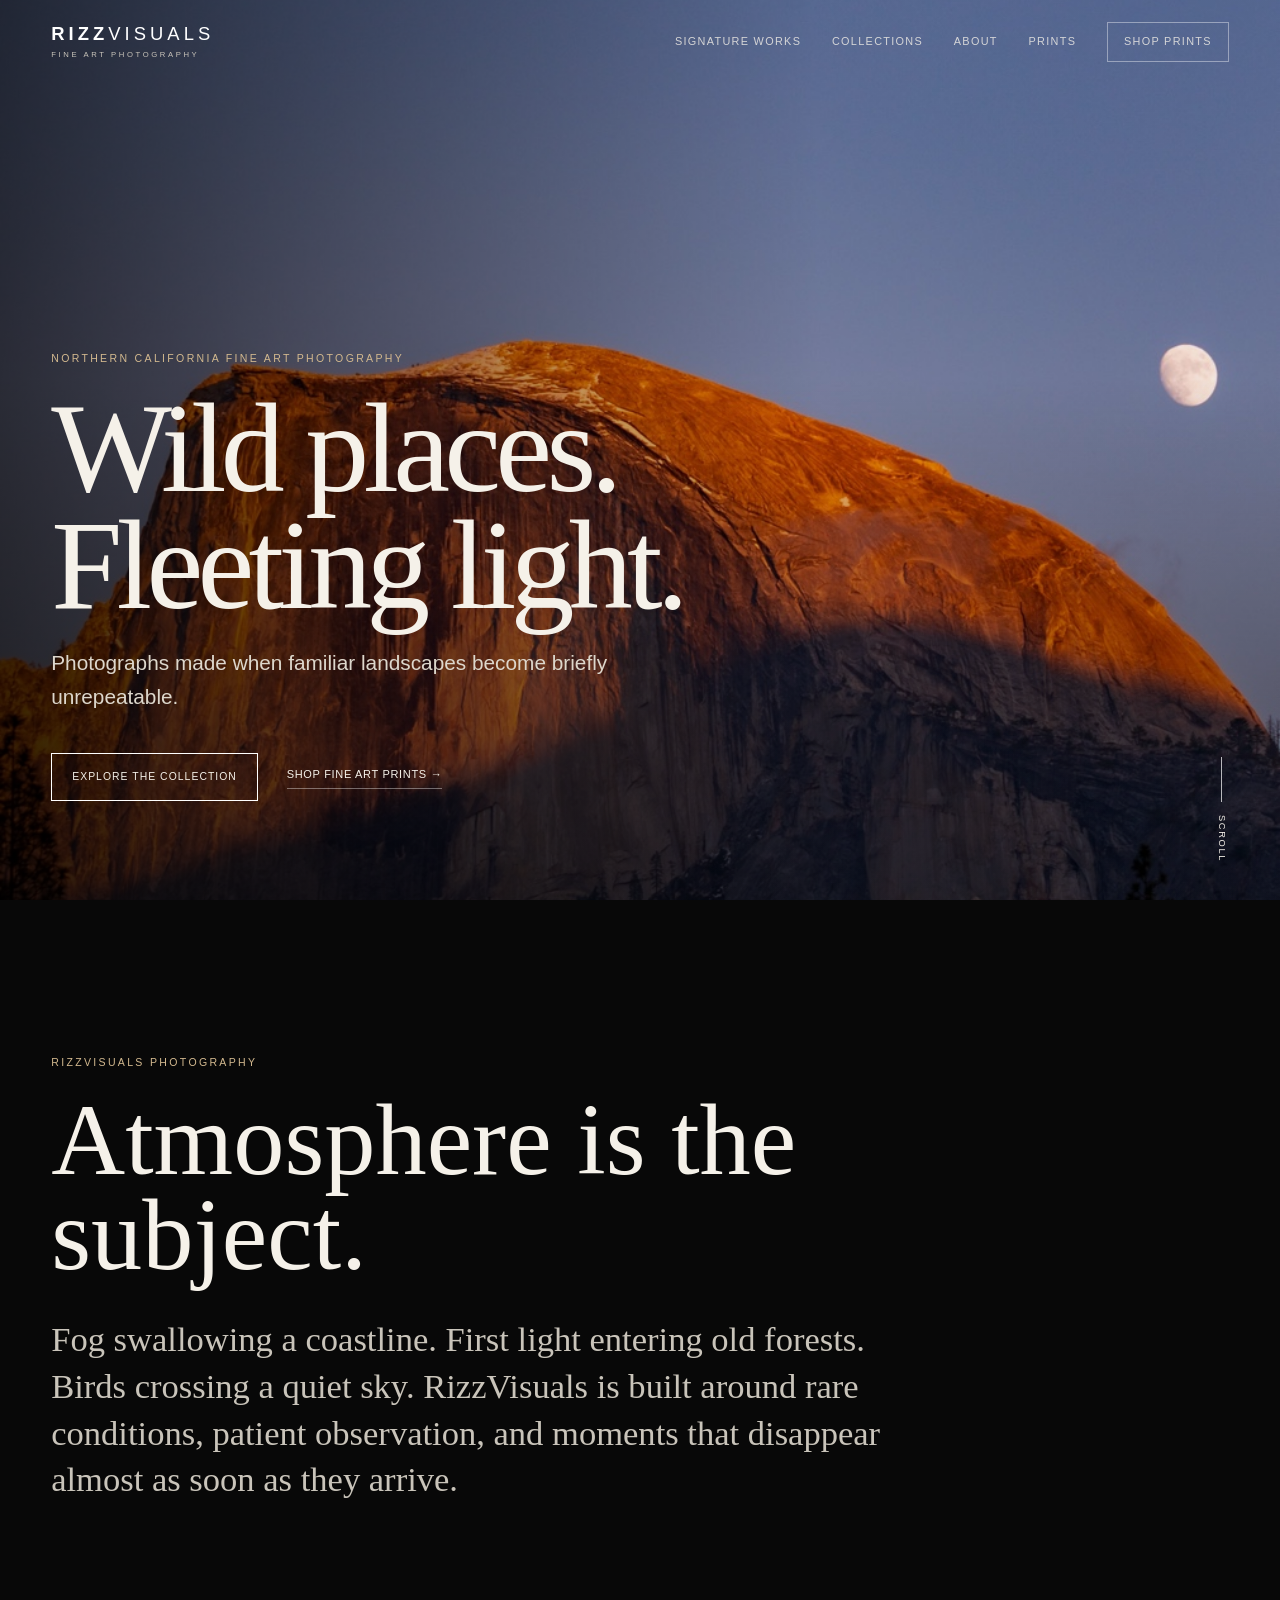
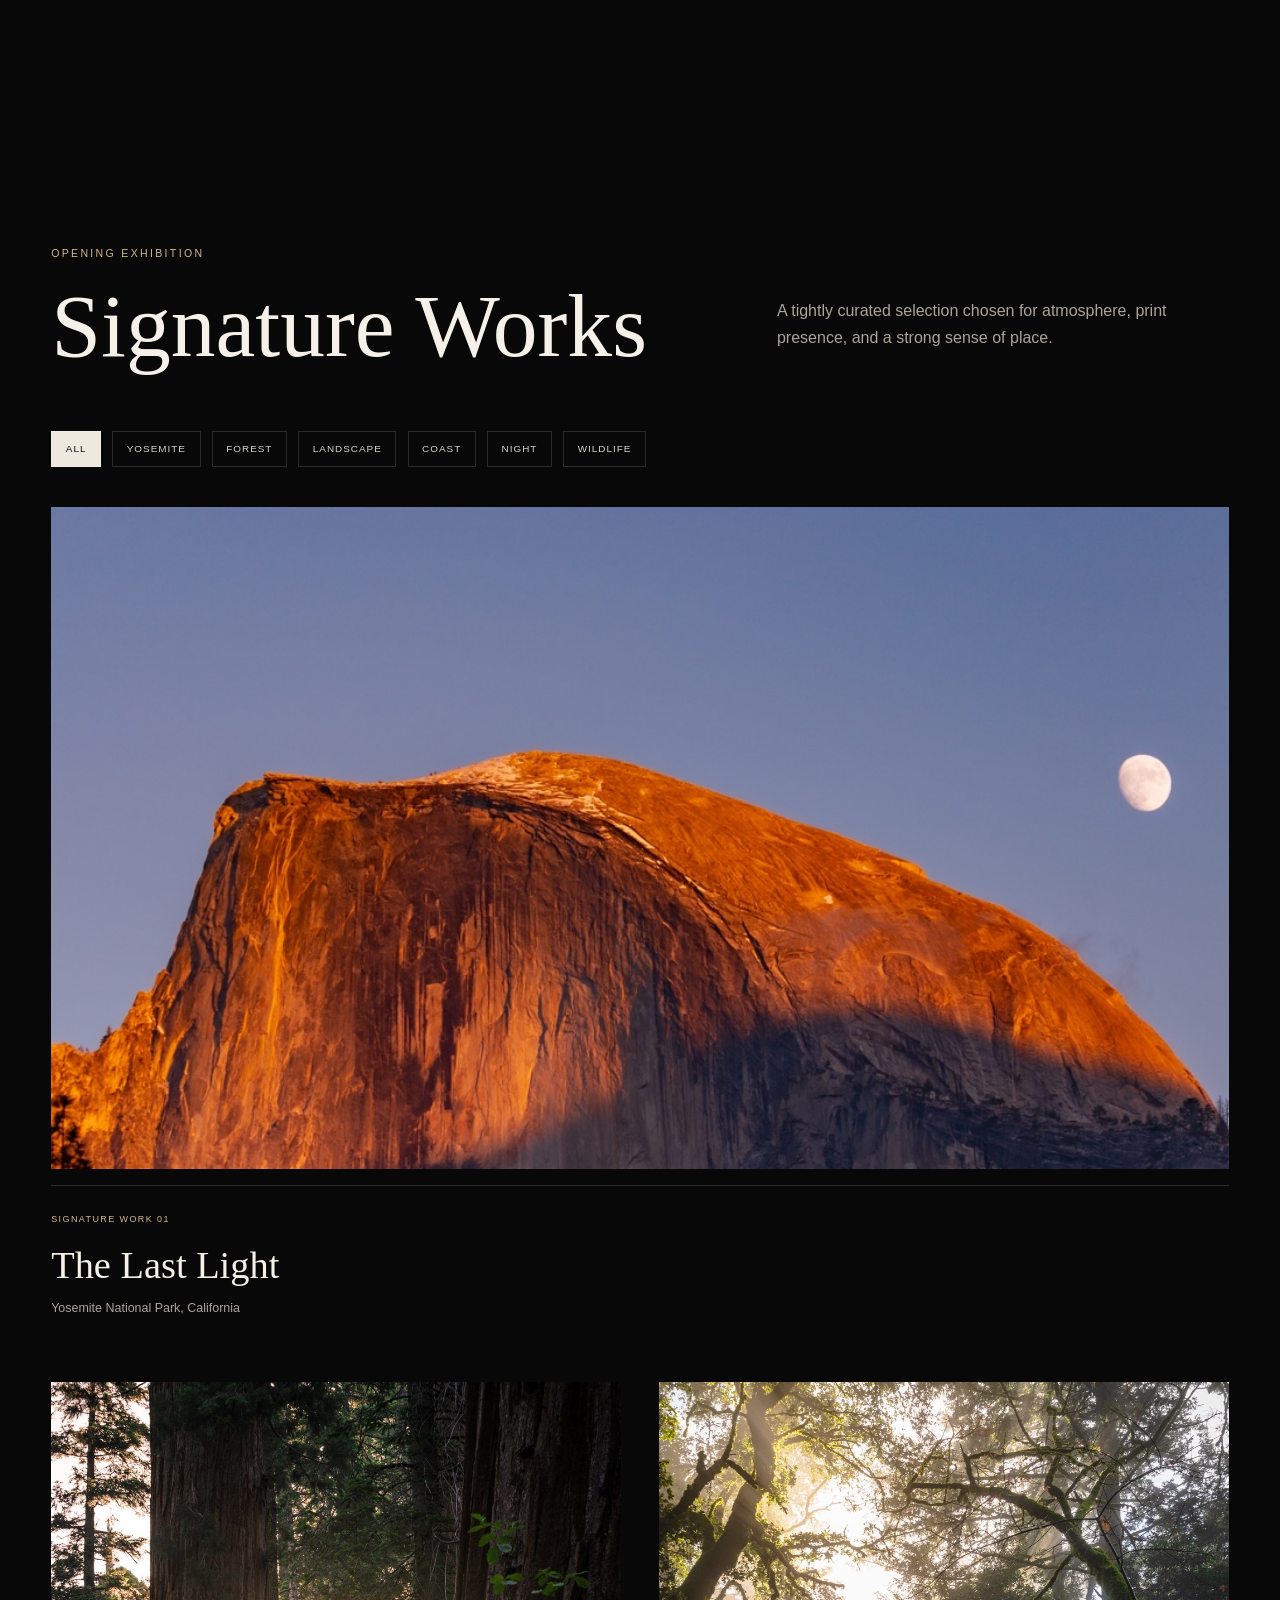
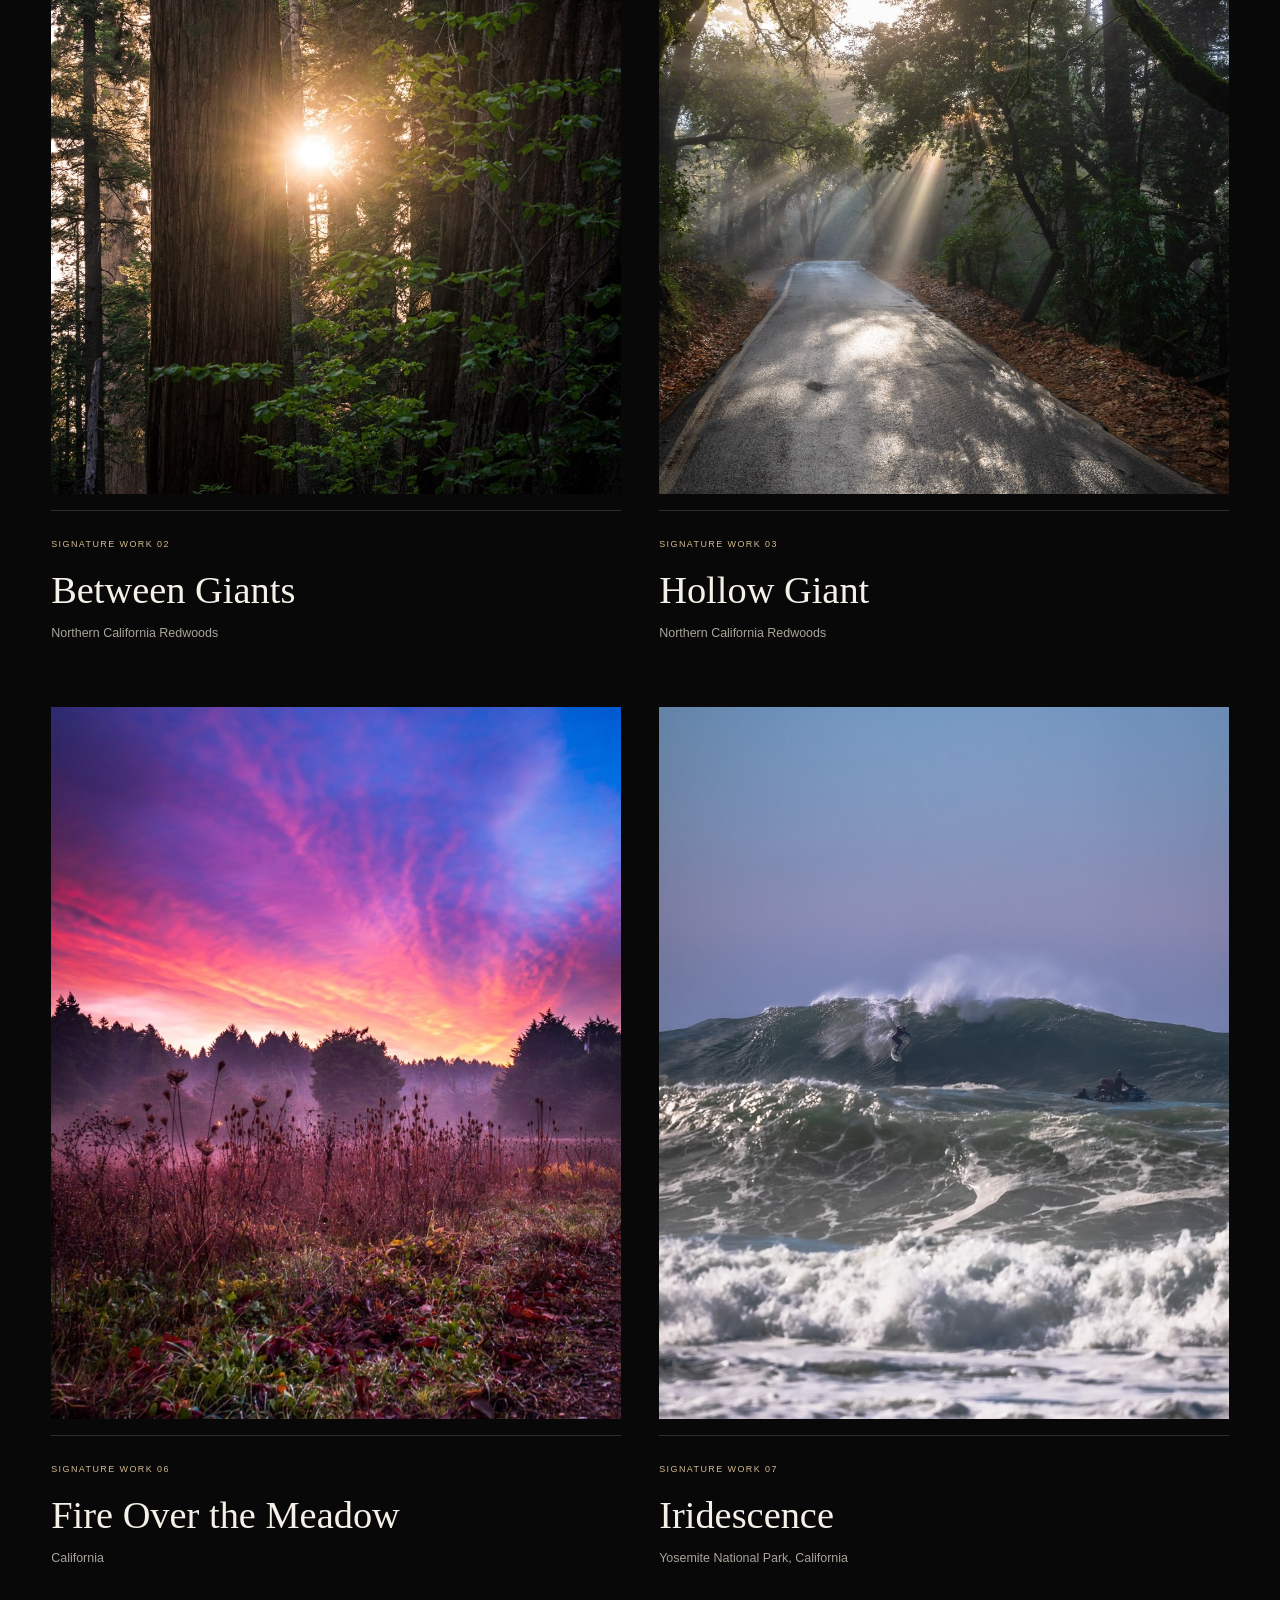
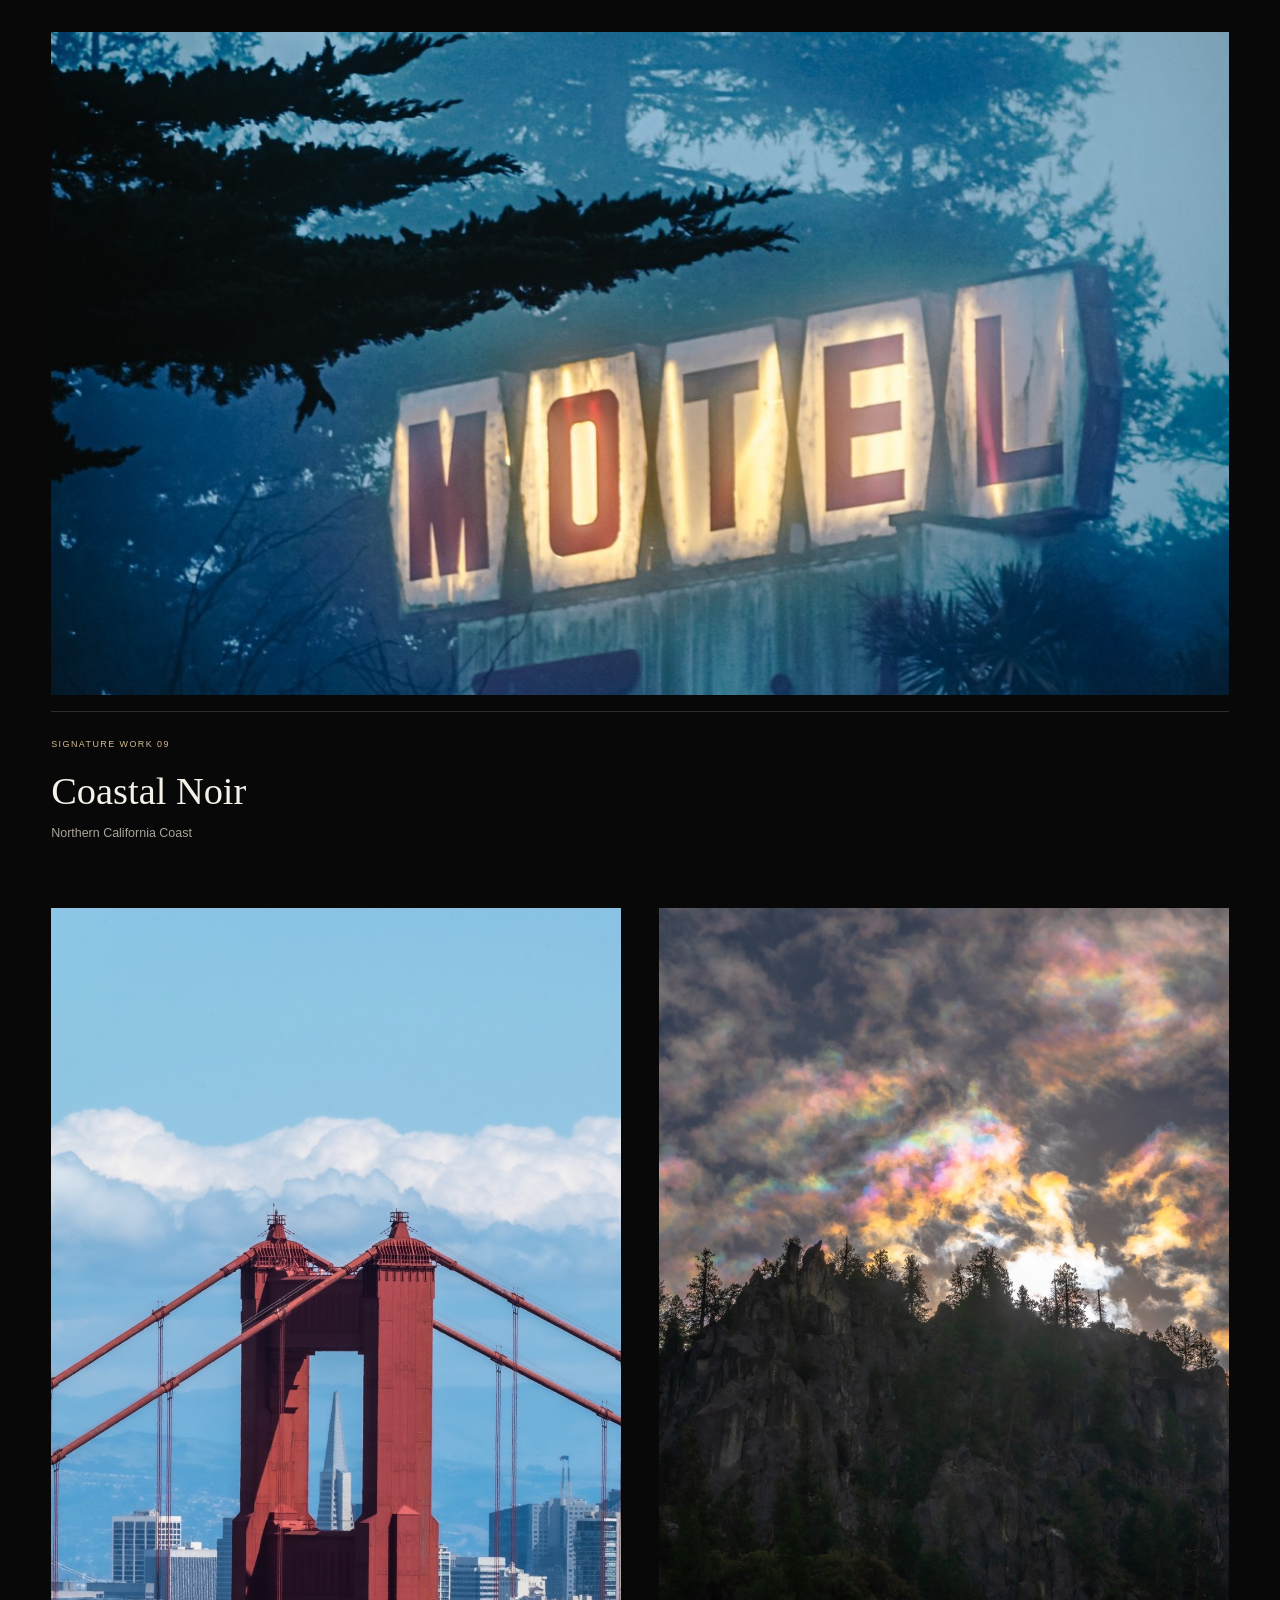
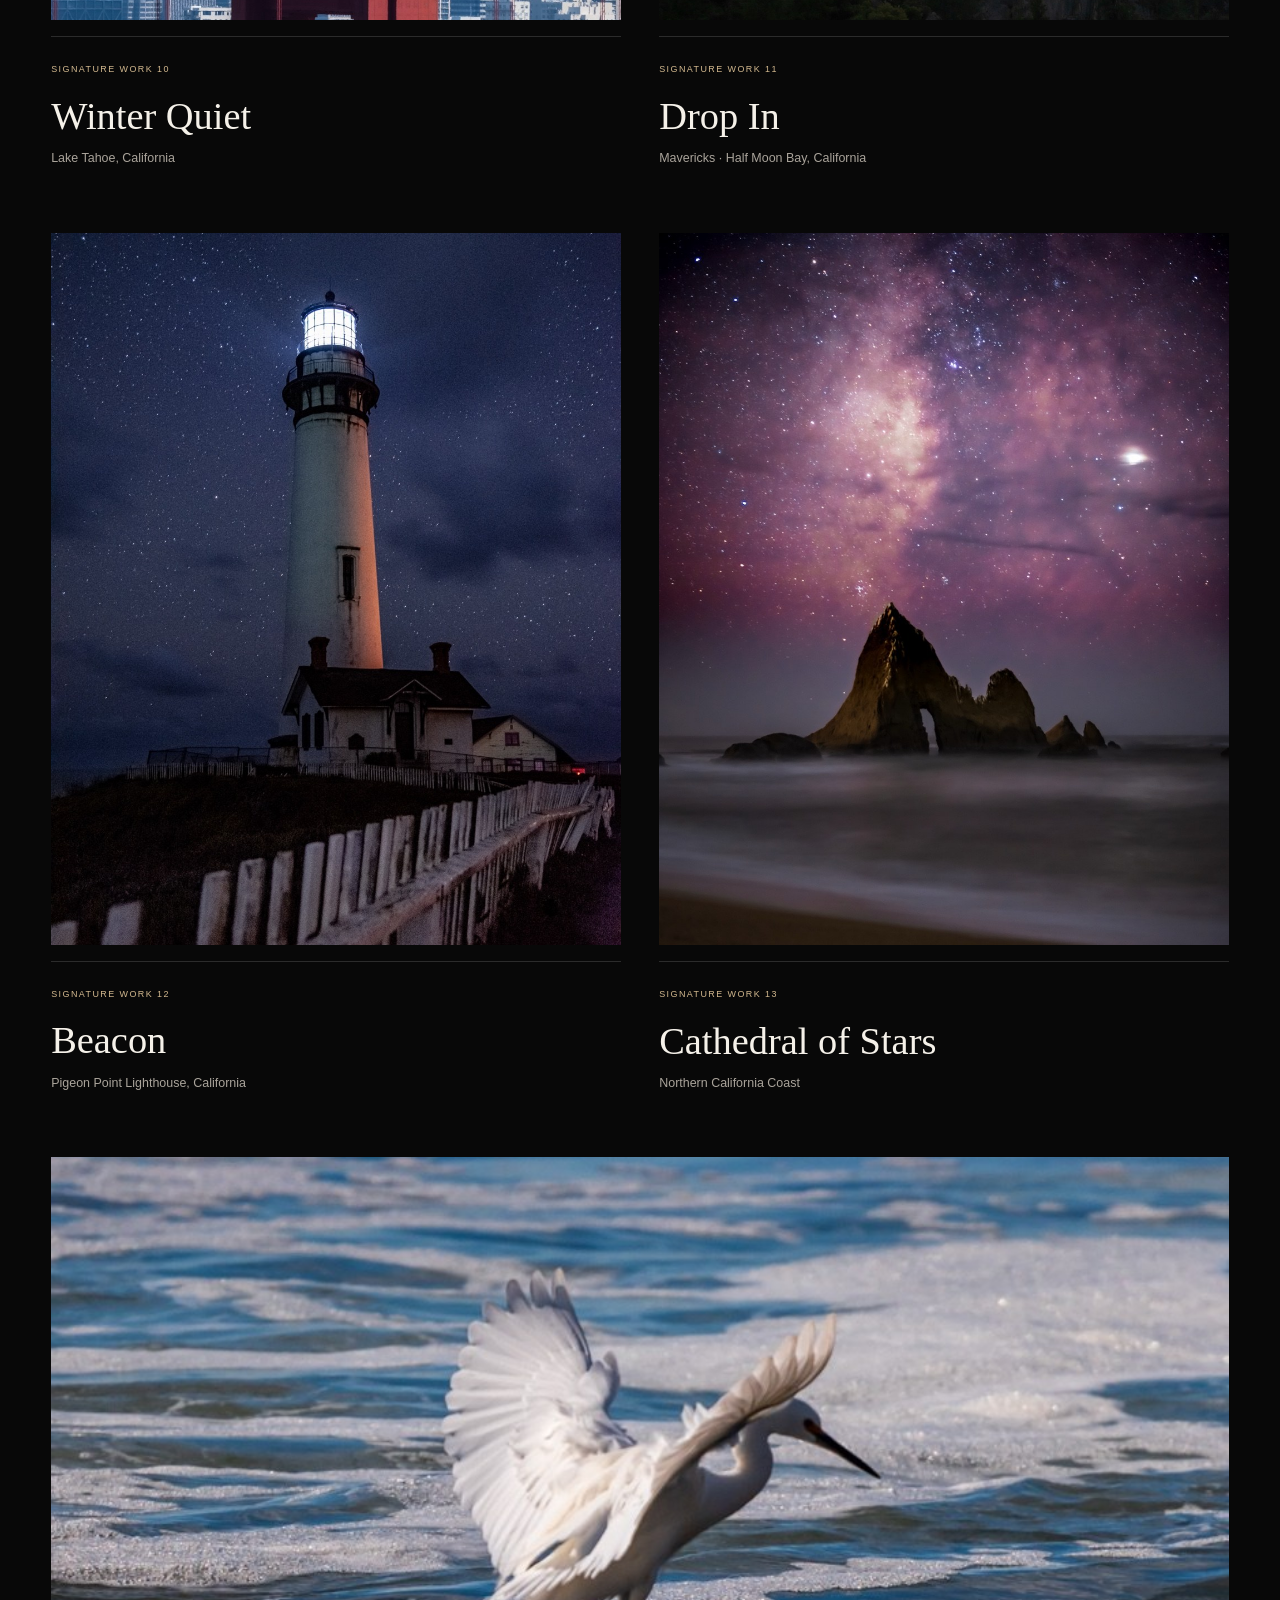
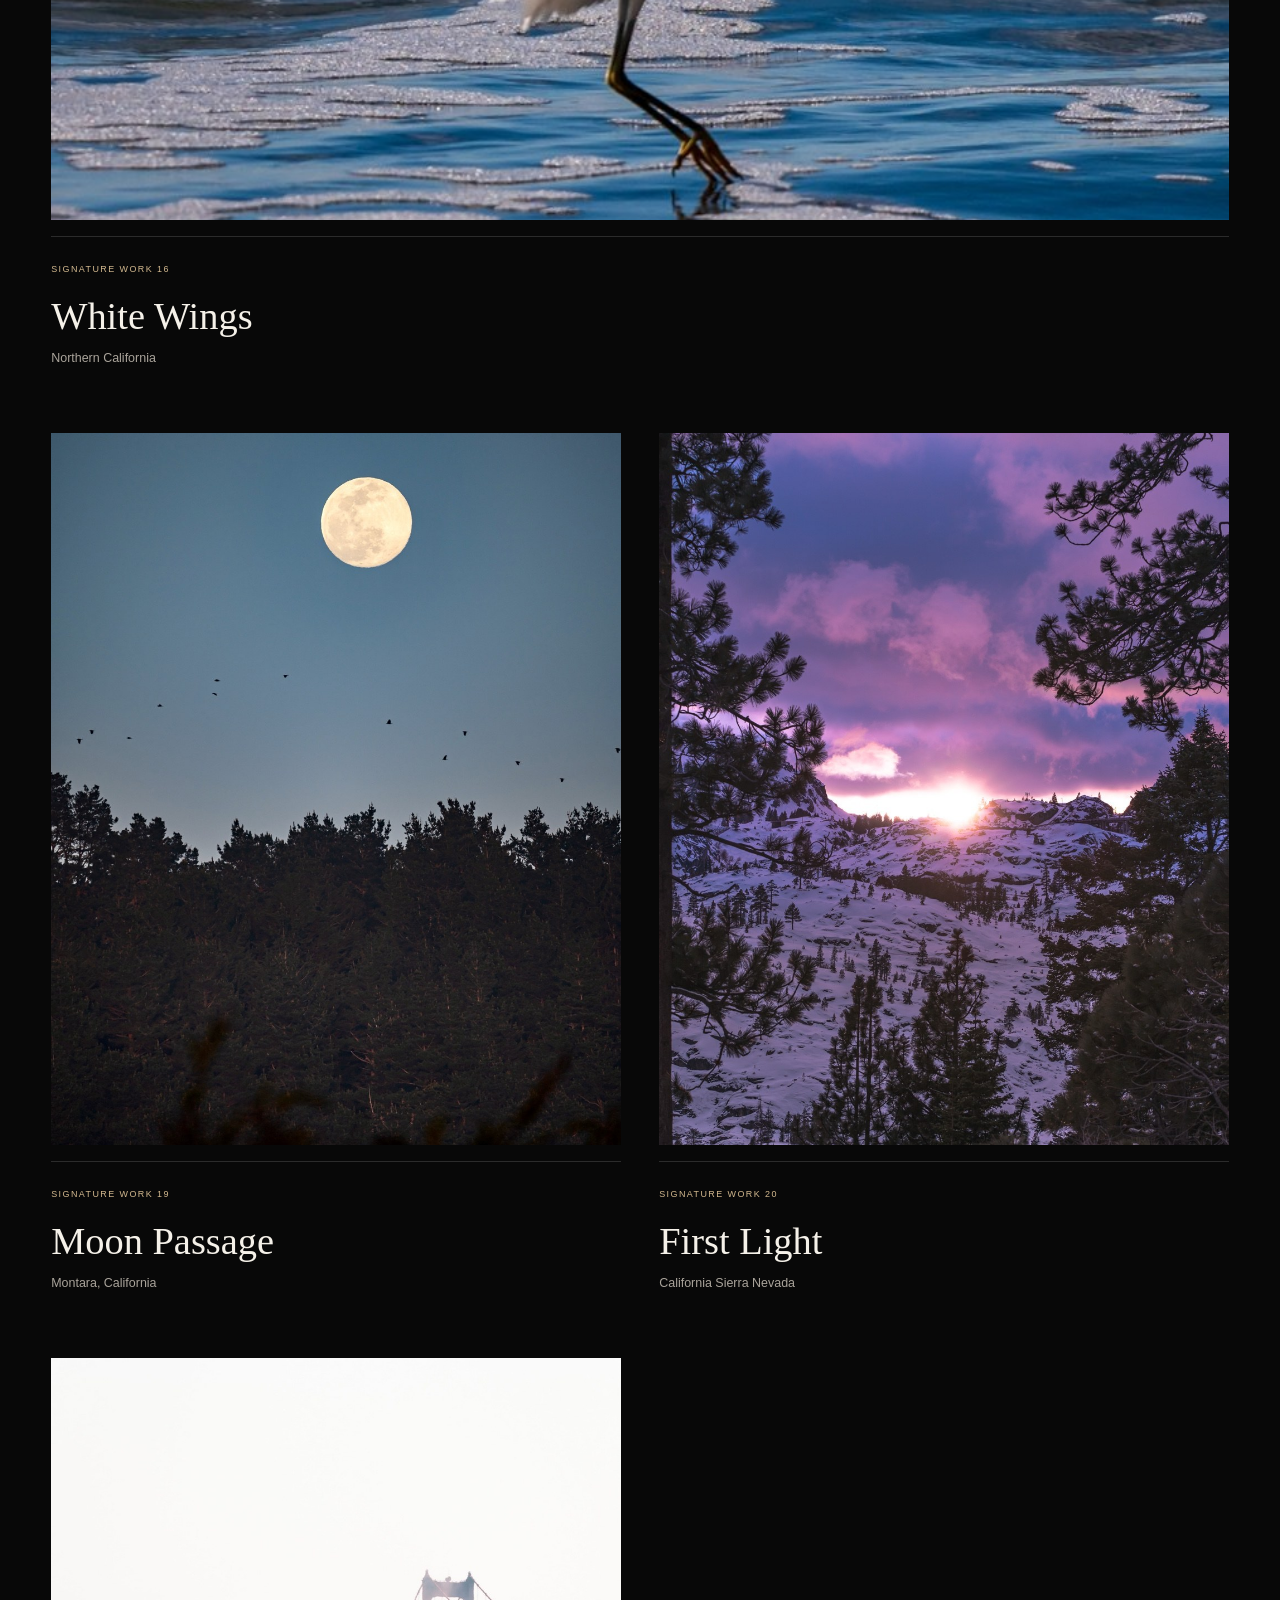
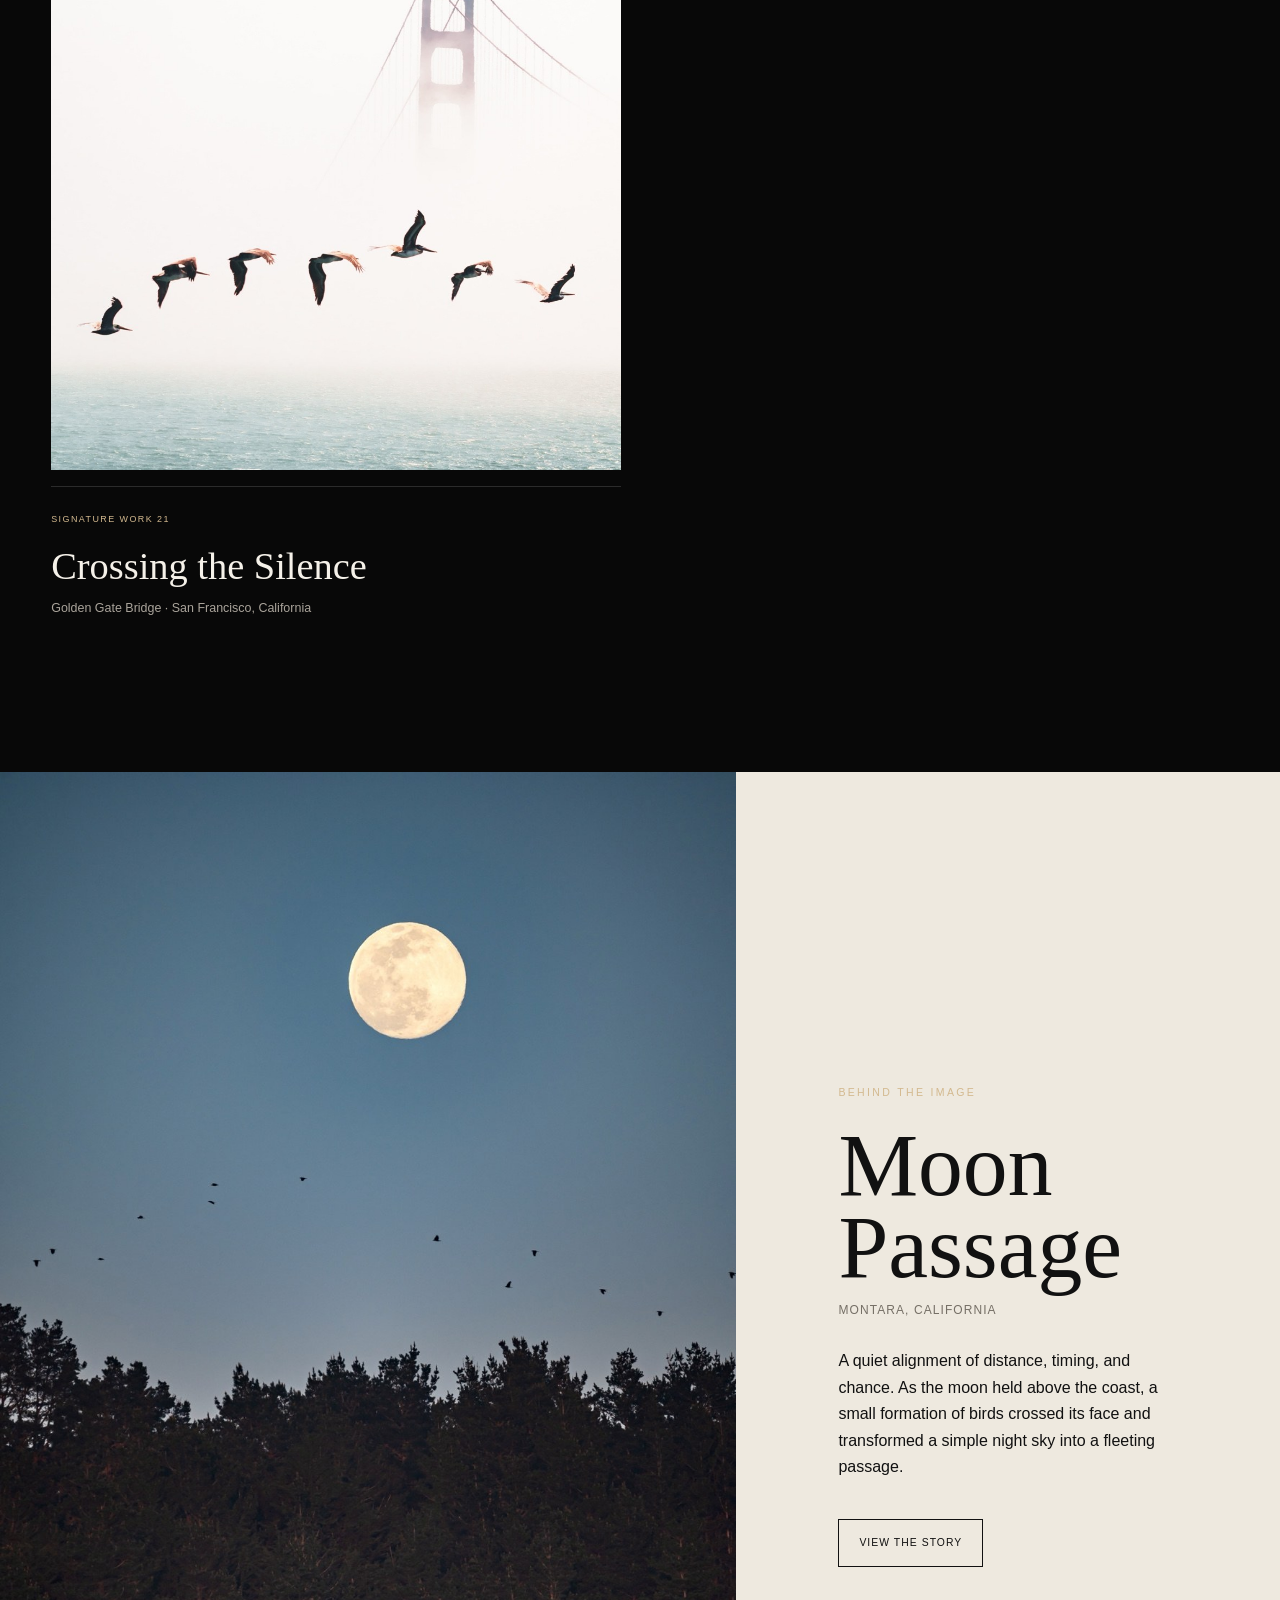
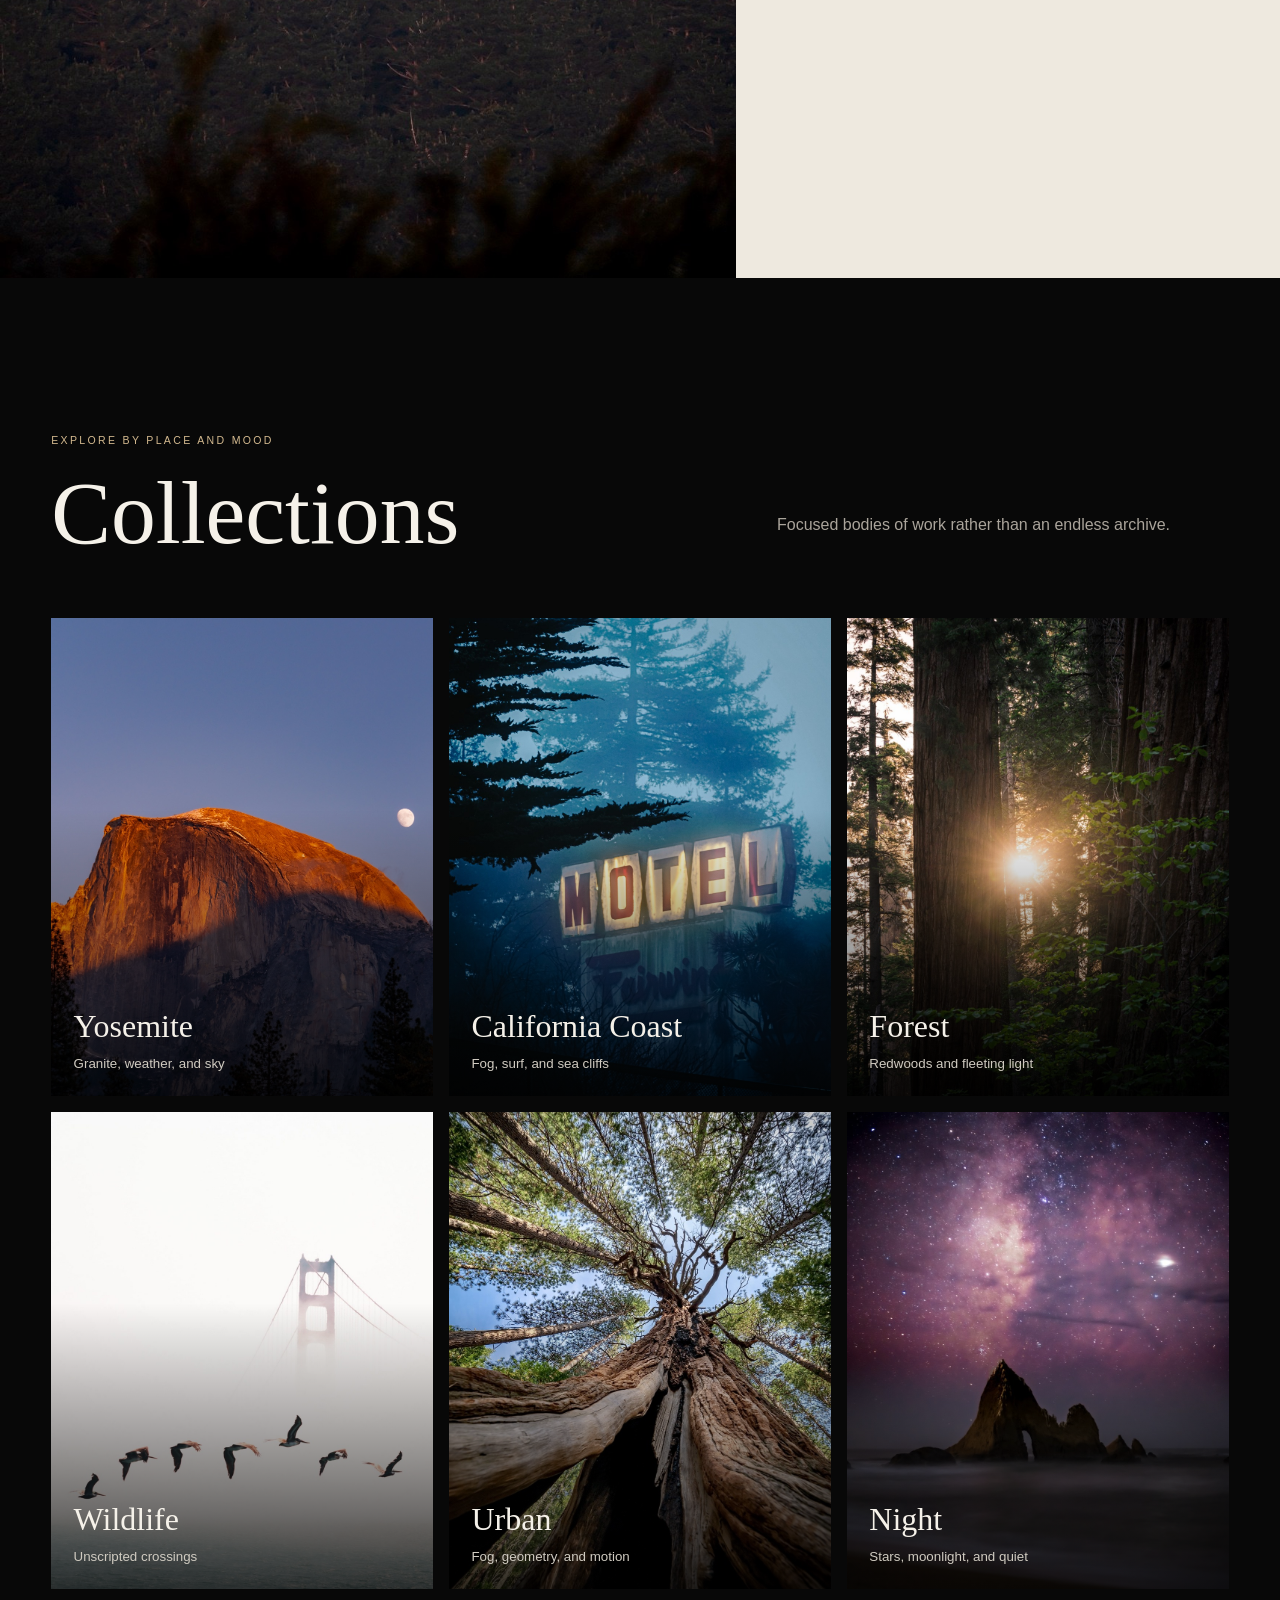
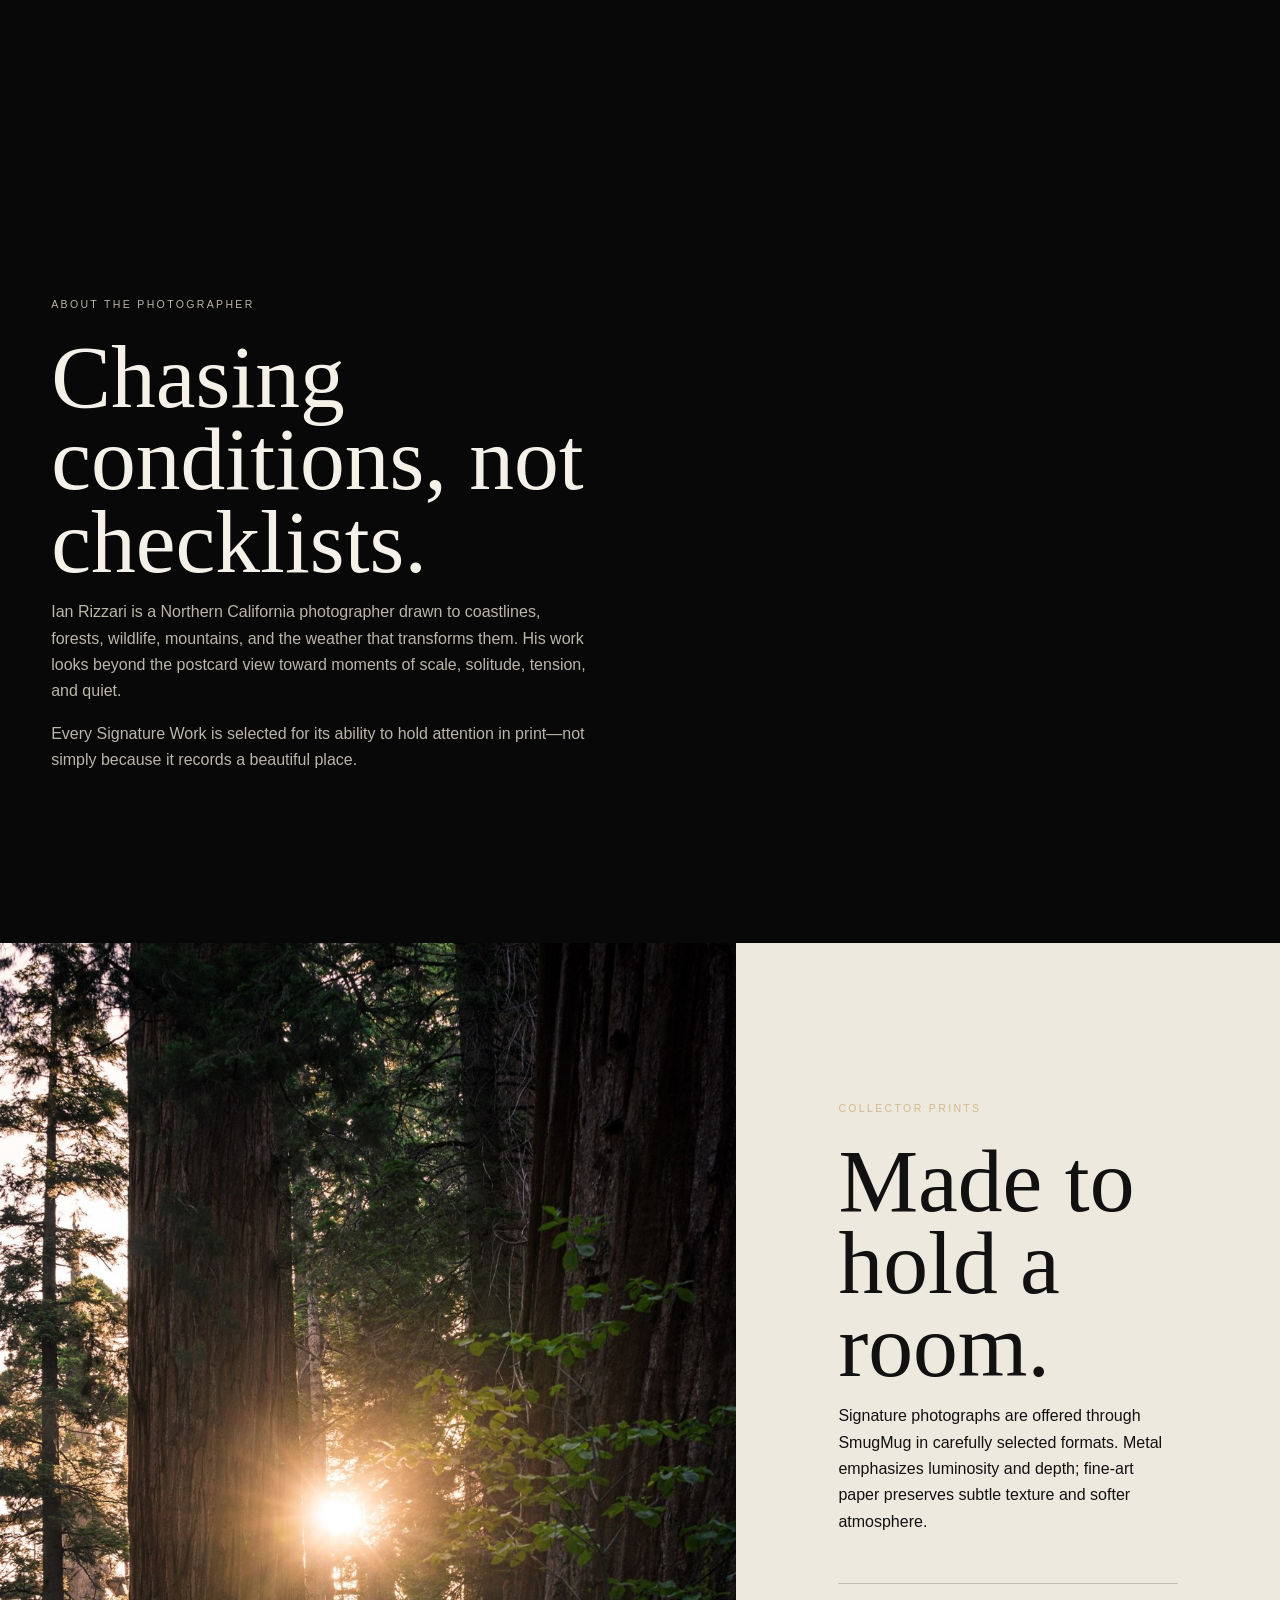
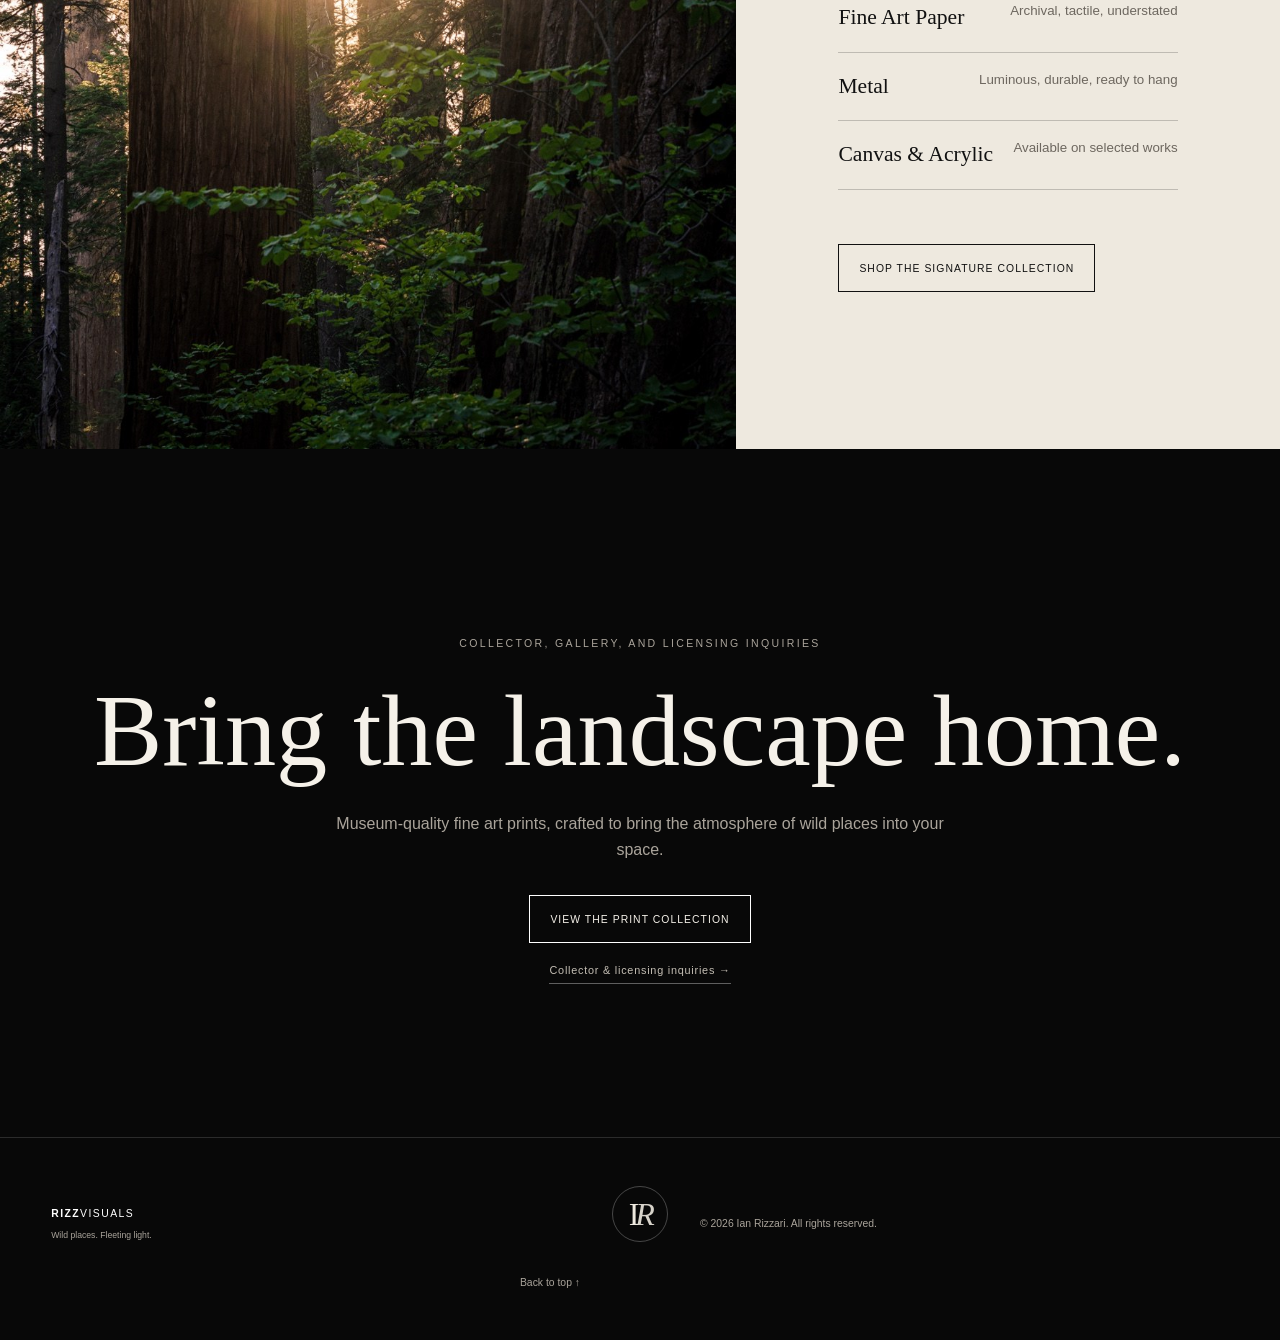
==== commit 627d06cd: "Add files via upload" ====
--- a/index.html
+++ b/index.html
@@ -35,7 +35,10 @@
 
   <main>
     <section class="hero" id="home" aria-labelledby="hero-title">
-      <img class="hero-image" src="21-the-last-light.jpg" alt="Half Dome glowing at sunset with the moon rising in Yosemite National Park" fetchpriority="high">
+      <picture class="hero-media">
+        <source media="(max-width: 600px)" srcset="21-the-last-light-mobile.jpg">
+        <img class="hero-image" src="21-the-last-light.jpg" alt="Half Dome glowing at sunset with the moon rising in Yosemite National Park" fetchpriority="high">
+      </picture>
       <div class="hero-shade"></div>
       <div class="hero-copy reveal">
         <p class="eyebrow">Northern California fine art photography</p>
@@ -120,7 +123,10 @@
   </main>
 
   <footer>
-    <div><strong>RIZZ<span>VISUALS</span></strong><small>Wild places. Fleeting light.</small></div>
+    <div class="footer-brand"><strong>RIZZ<span>VISUALS</span></strong><small>Wild places. Fleeting light.</small></div>
+    <div class="artist-mark" aria-label="Ian Rizzari artist mark" title="Ian Rizzari">
+      <span class="mark-i">I</span><span class="mark-r">R</span>
+    </div>
     <p>© <span id="year"></span> Ian Rizzari. All rights reserved.</p>
     <a href="#home">Back to top ↑</a>
   </footer>
--- a/styles.css
+++ b/styles.css
@@ -29,3 +29,36 @@
   .hero-actions .button{min-height:46px;padding:.75rem 1.05rem}
   .contact-actions{width:100%}
 }
+
+/* Launch 1.0: device-directed hero and artist mark */
+.hero-media{position:absolute;inset:0;display:block;width:100%;height:100%;overflow:hidden}
+.hero-media .hero-image{position:absolute;inset:0;width:100%;height:100%;object-fit:cover;object-position:center 42%}
+.brand-name{letter-spacing:.22em;color:#fff}
+.menu-btn span:not(.sr-only){transition:transform .25s ease,opacity .25s ease}
+.menu-btn[aria-expanded="true"] span:first-child{transform:translateY(3.5px) rotate(45deg)}
+.menu-btn[aria-expanded="true"] span:nth-child(2){transform:translateY(-3.5px) rotate(-45deg)}
+footer{position:relative}
+.footer-brand{display:flex;flex-direction:column}
+.artist-mark{position:relative;width:56px;height:56px;display:grid;place-items:center;border:1px solid rgba(255,255,255,.25);border-radius:50%;font-family:var(--serif);color:var(--paper);line-height:1;user-select:none}
+.artist-mark span{position:absolute;font-size:2rem;font-weight:400}
+.artist-mark .mark-i{transform:translateX(-6px)}
+.artist-mark .mark-r{transform:translateX(5px);font-style:italic;opacity:.9}
+
+@media (min-width:601px) and (max-width:1100px){
+  .hero-copy{padding-bottom:clamp(7.5rem,12vh,9rem);transform:translateY(28px)}
+}
+
+@media (max-width:600px){
+  .hero{min-height:100svh;background:#050505;align-items:flex-end}
+  .hero-media{inset:0 0 auto;height:86svh;background:#050505}
+  .hero-media .hero-image{object-fit:contain;object-position:center top;background:#050505}
+  .hero-shade{background:linear-gradient(90deg,rgba(0,0,0,.48),rgba(0,0,0,.02) 74%),linear-gradient(0deg,#050505 0%,rgba(5,5,5,.86) 13%,rgba(5,5,5,.15) 48%,rgba(5,5,5,.04) 100%)}
+  .hero-copy{padding:0 var(--pad) clamp(5.8rem,8vh,7rem);max-width:100%;transform:translateY(12px)}
+  .hero h1{font-size:clamp(3.55rem,15vw,5rem);line-height:.87;letter-spacing:-.045em}
+  .hero-lead{max-width:32rem;font-size:clamp(.98rem,4.3vw,1.12rem)}
+  .hero .eyebrow{font-size:.57rem;letter-spacing:.2em;margin-bottom:1.05rem;white-space:nowrap}
+  .site-header{padding-top:calc(1rem + env(safe-area-inset-top));padding-bottom:1rem}
+  footer{grid-template-columns:1fr auto;align-items:center;gap:1.25rem}
+  footer .artist-mark{grid-column:2;grid-row:1 / span 2}
+  footer p,footer>a{grid-column:1}
+}
